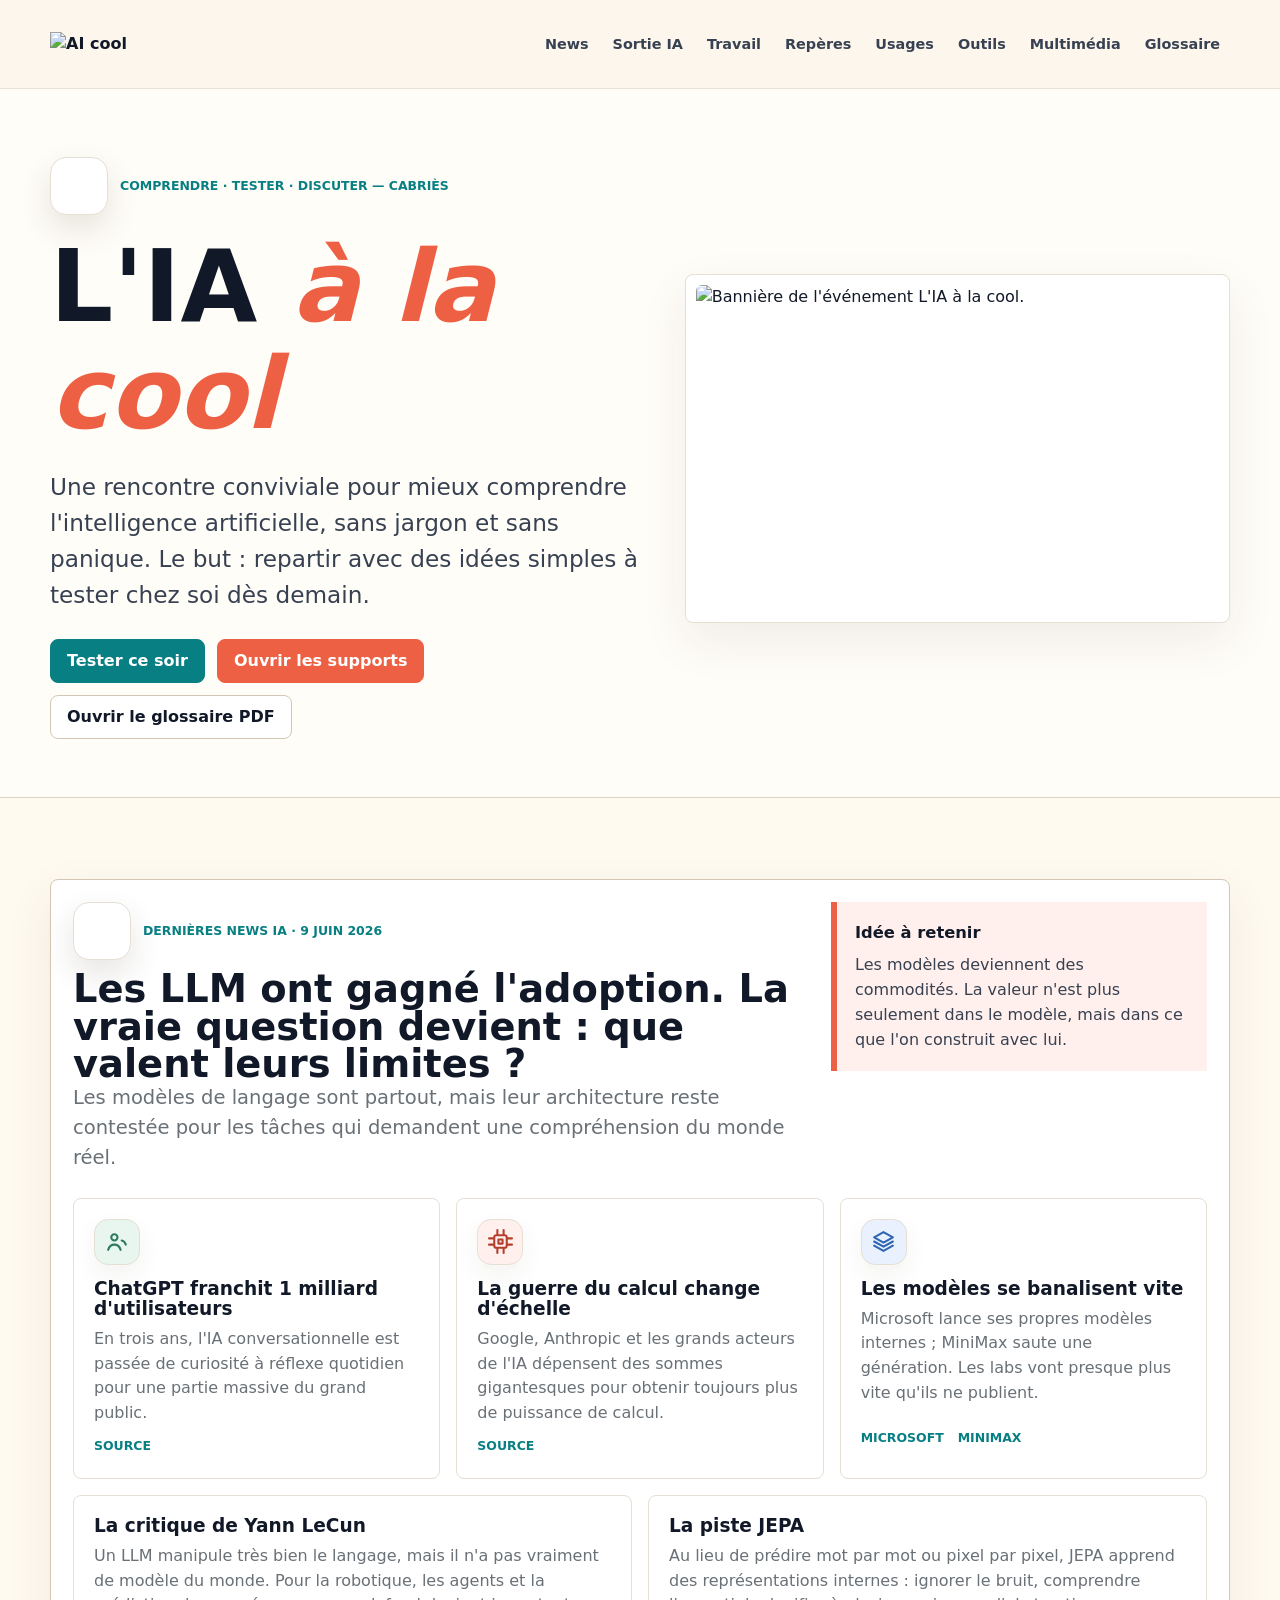
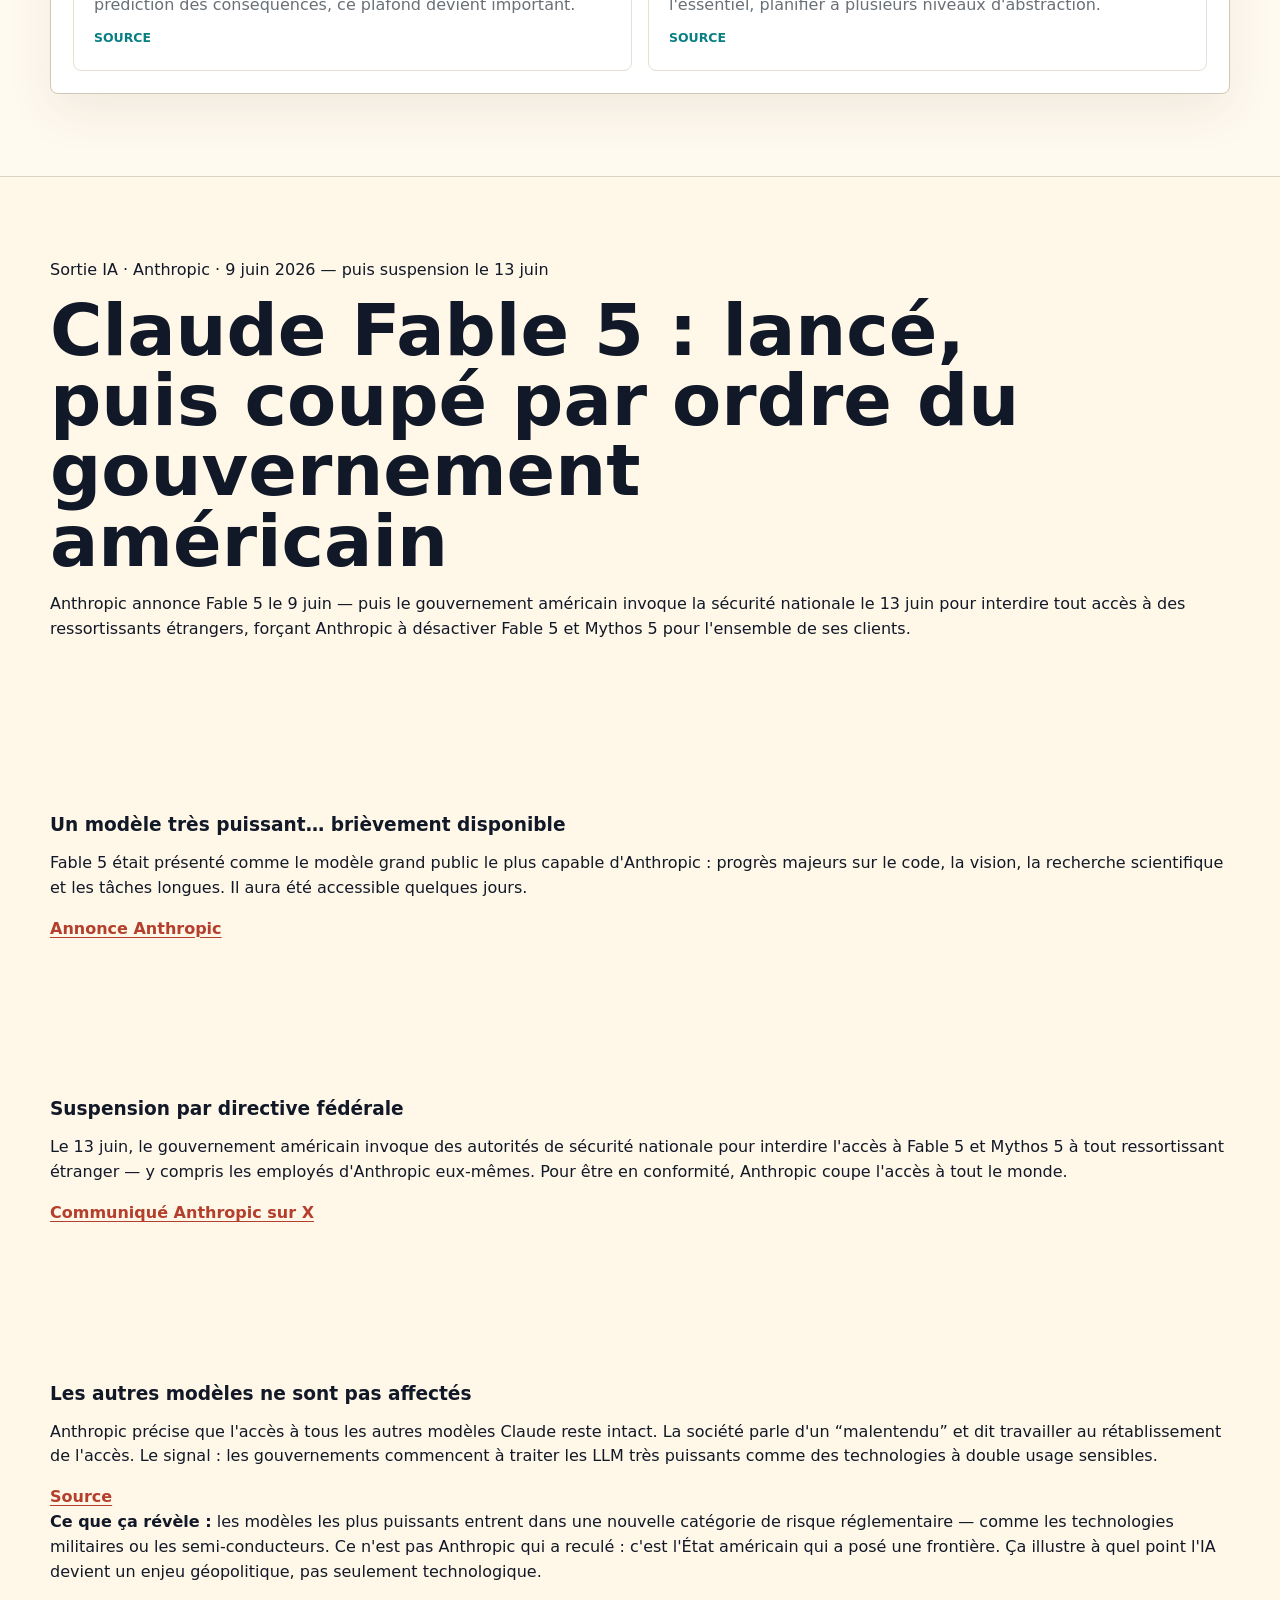
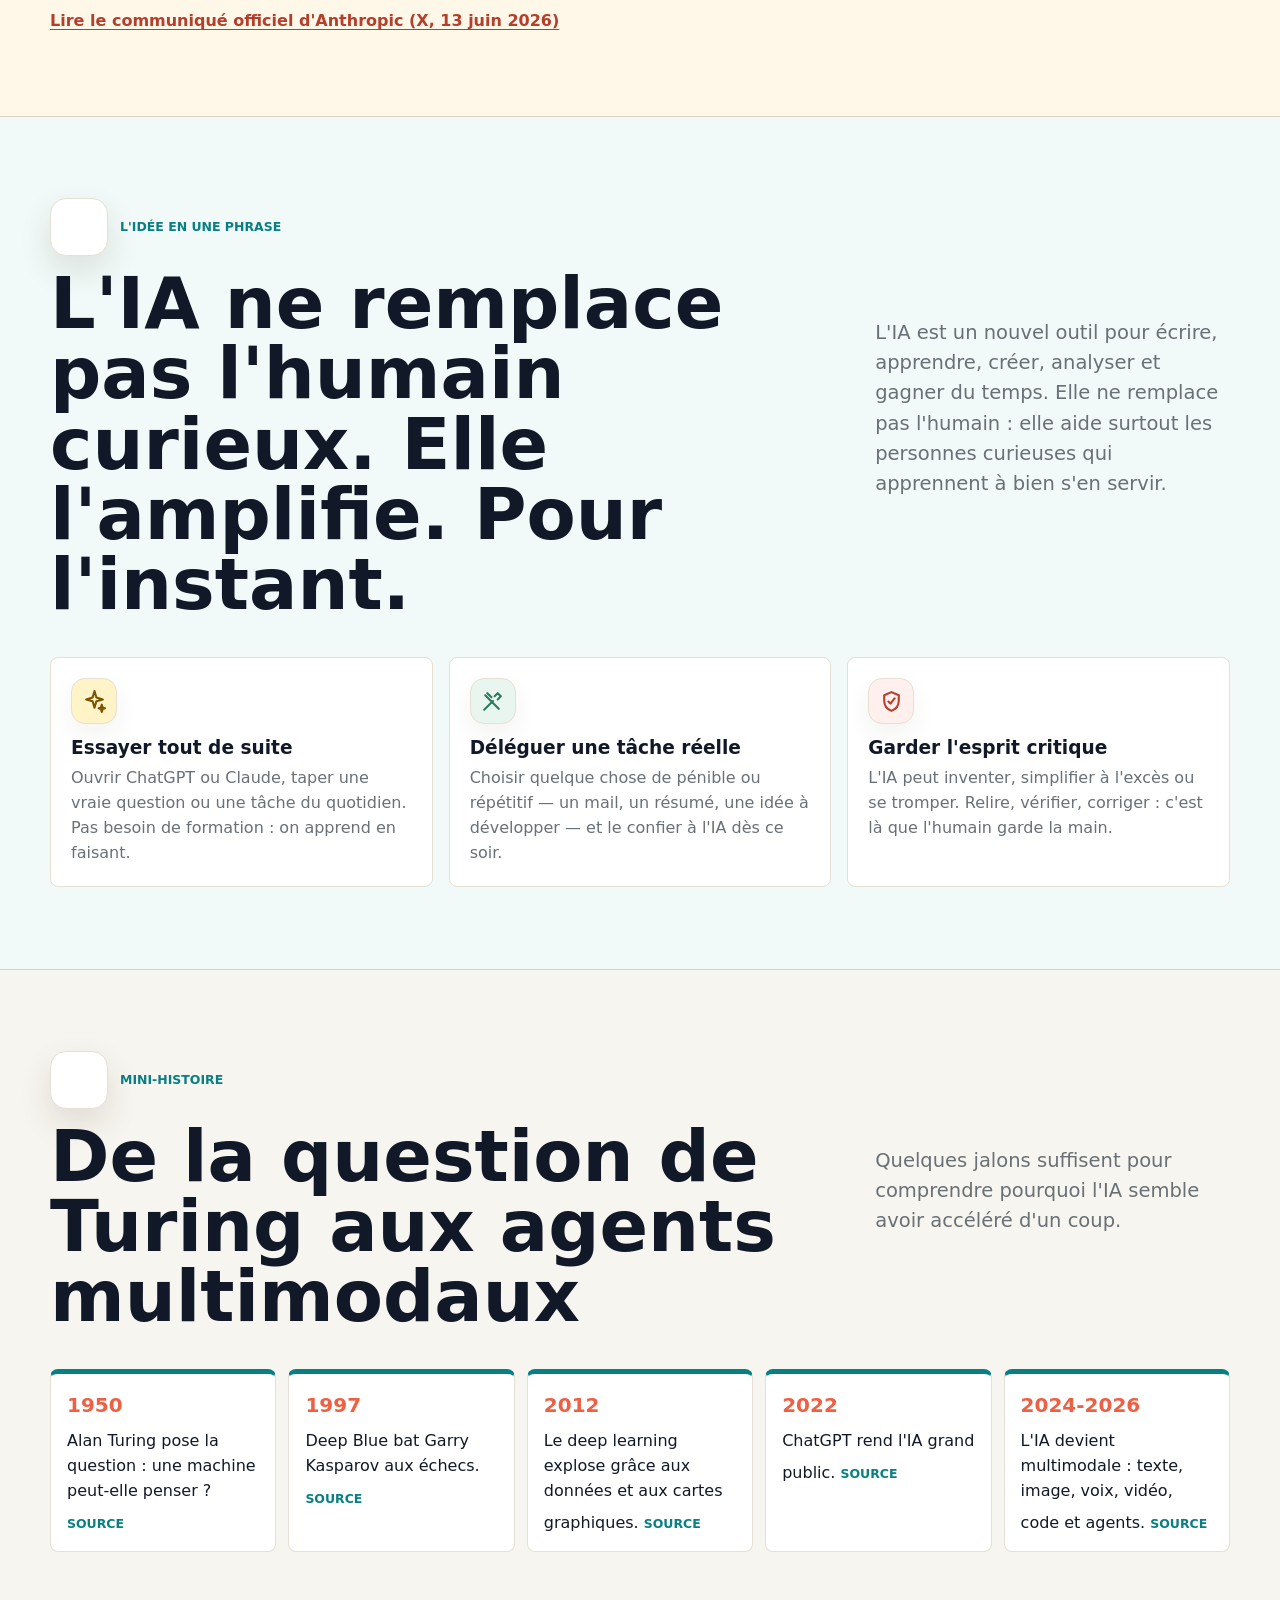
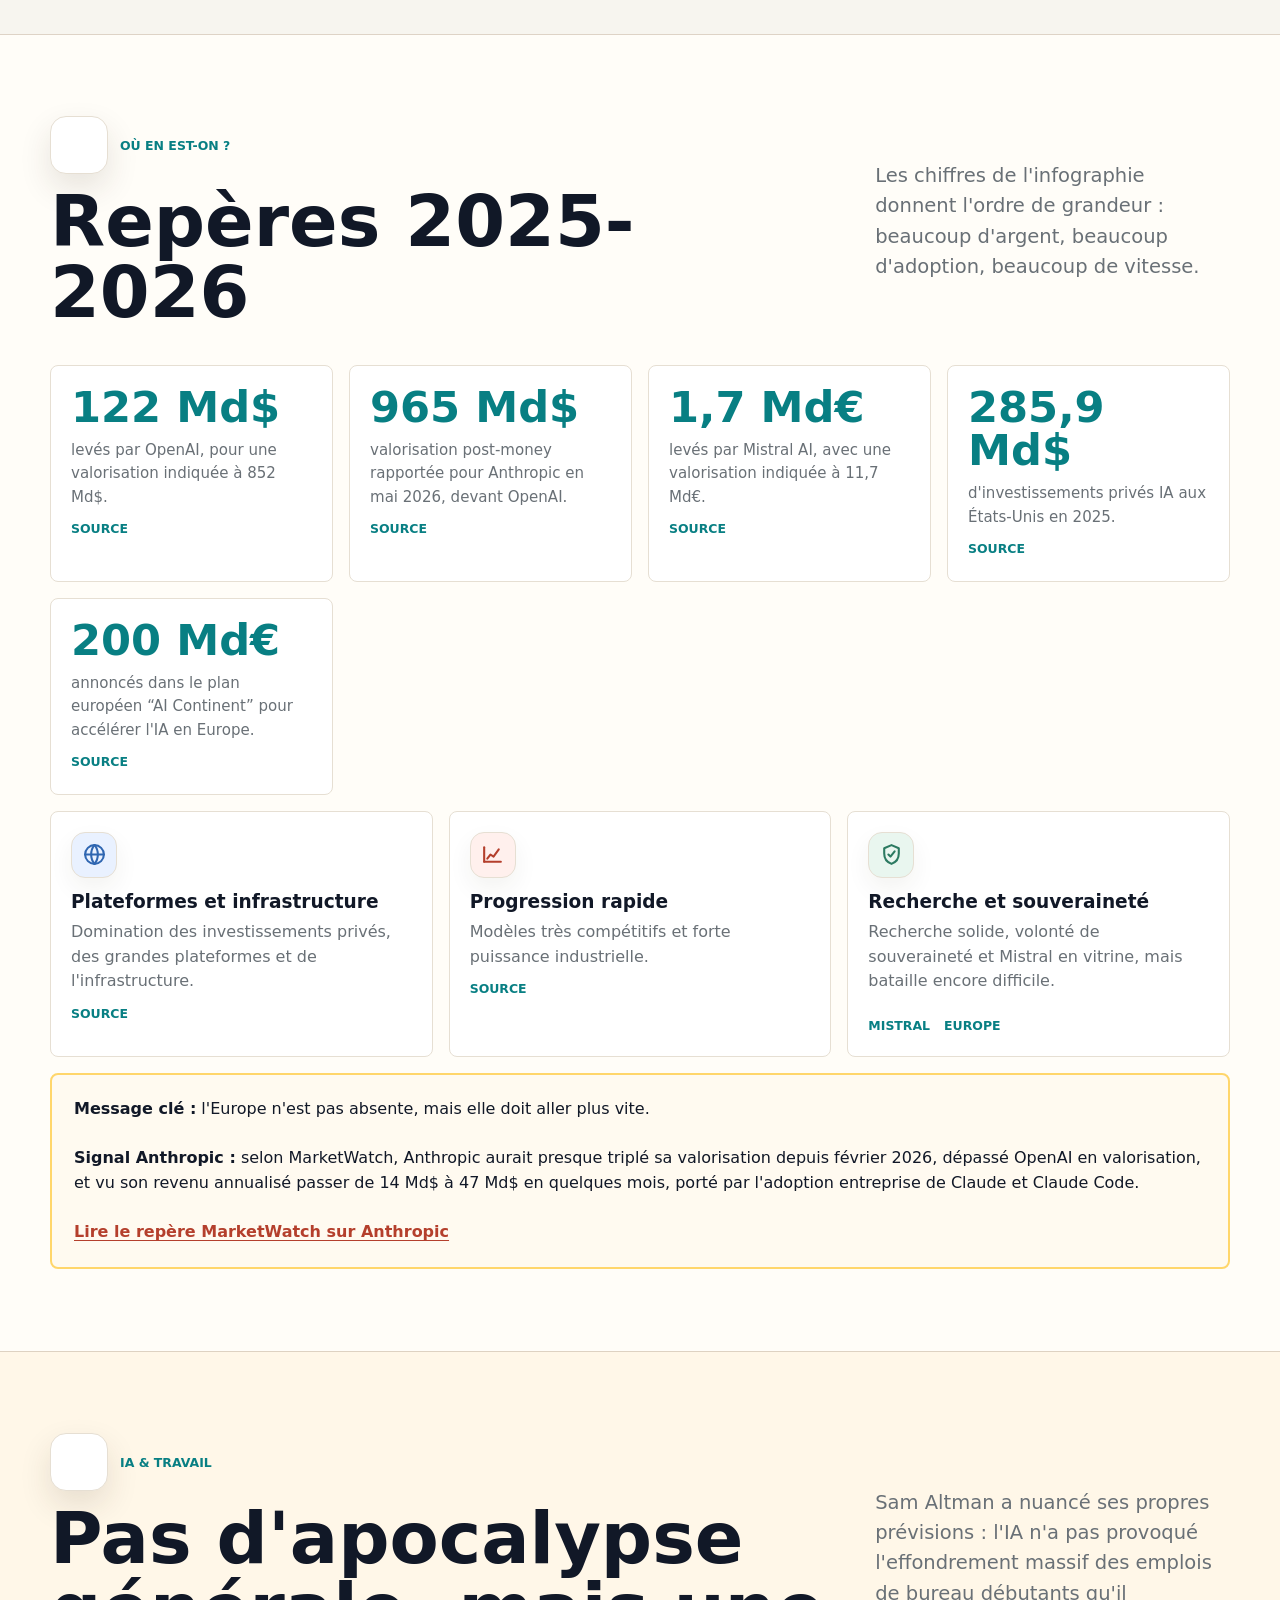
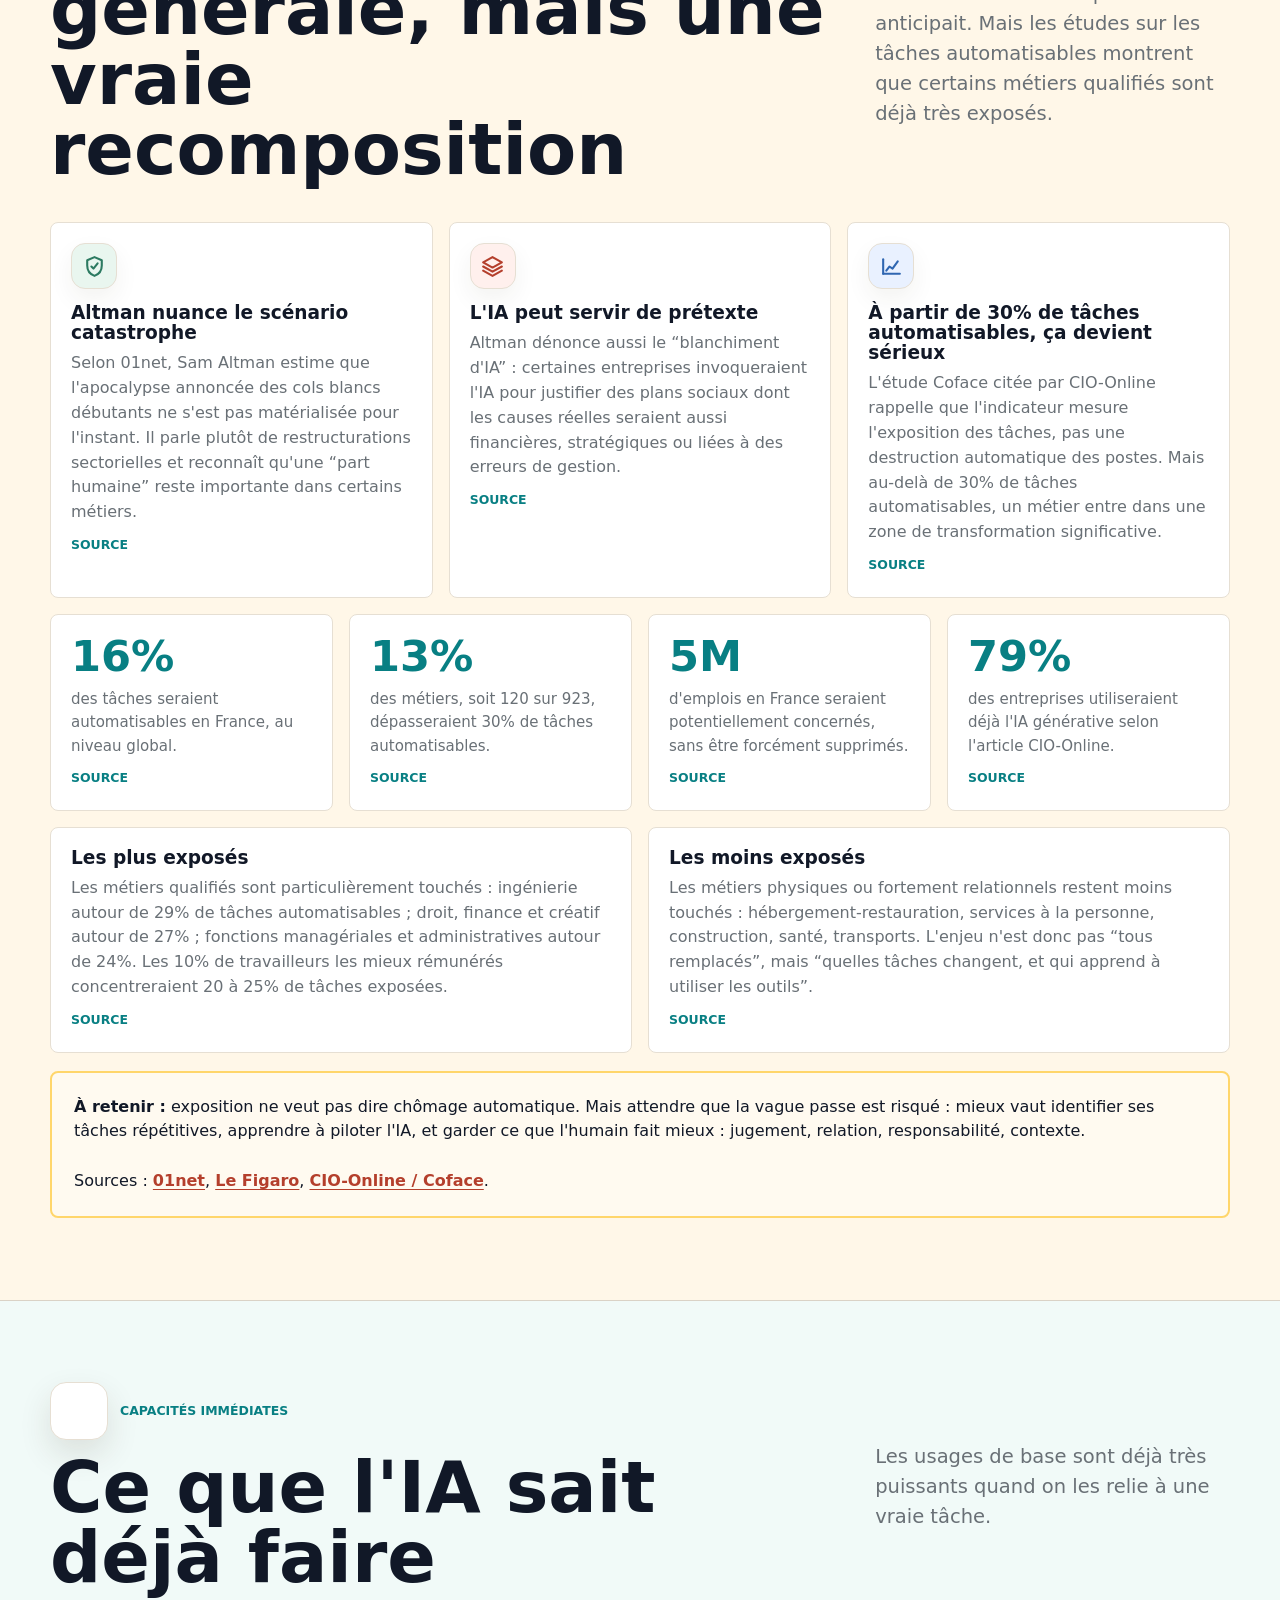
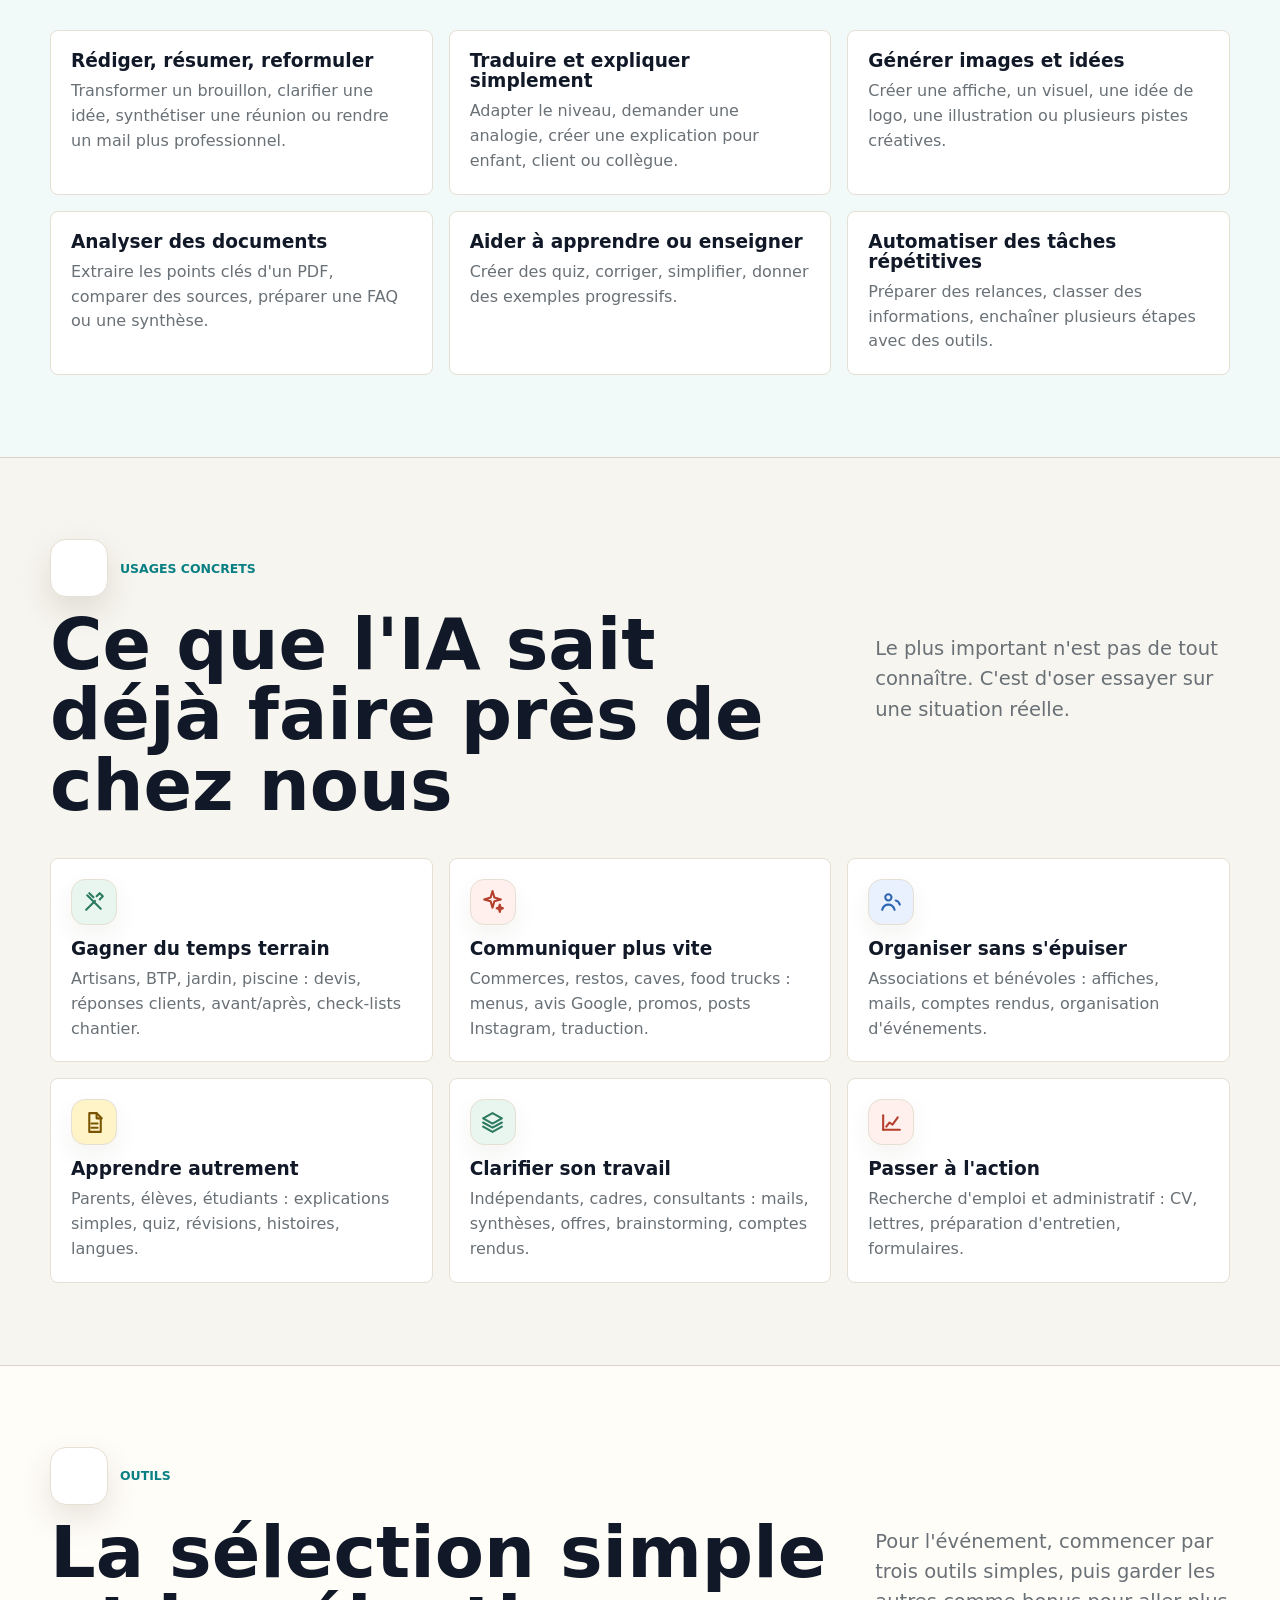
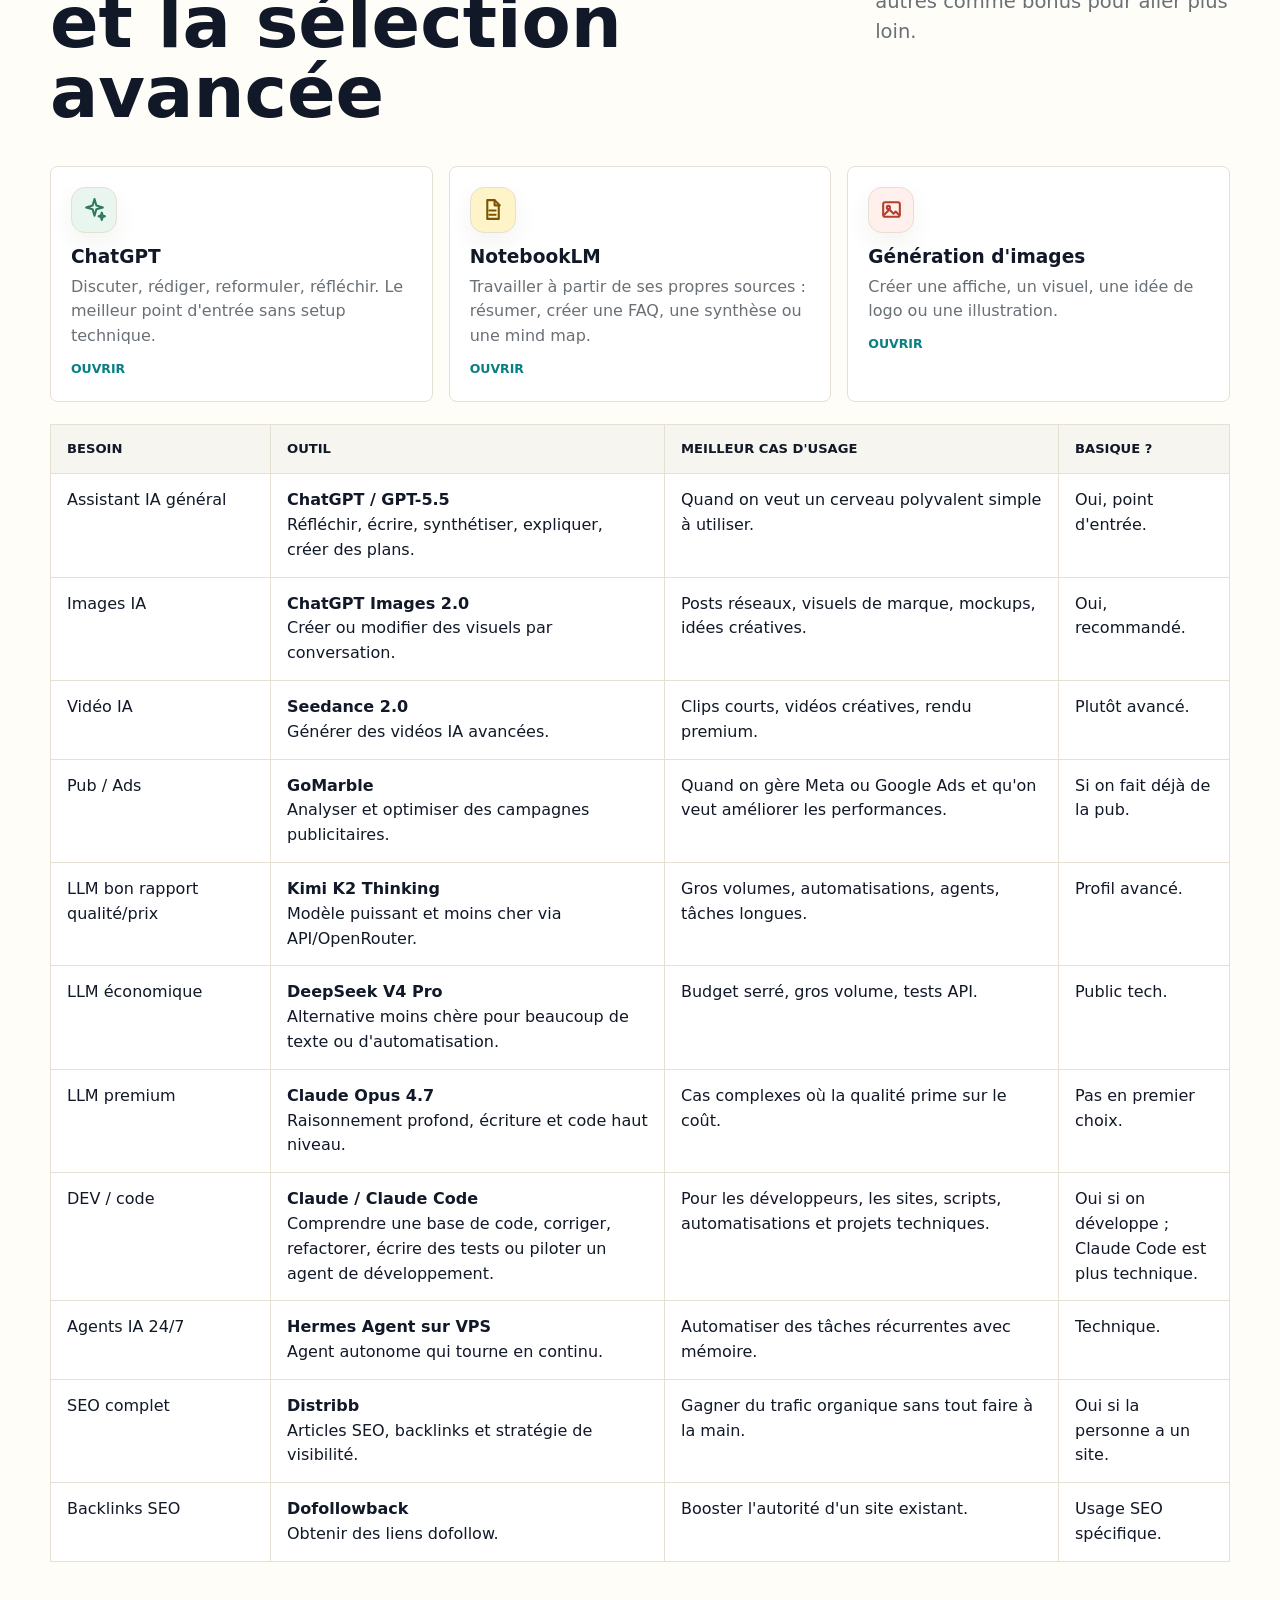
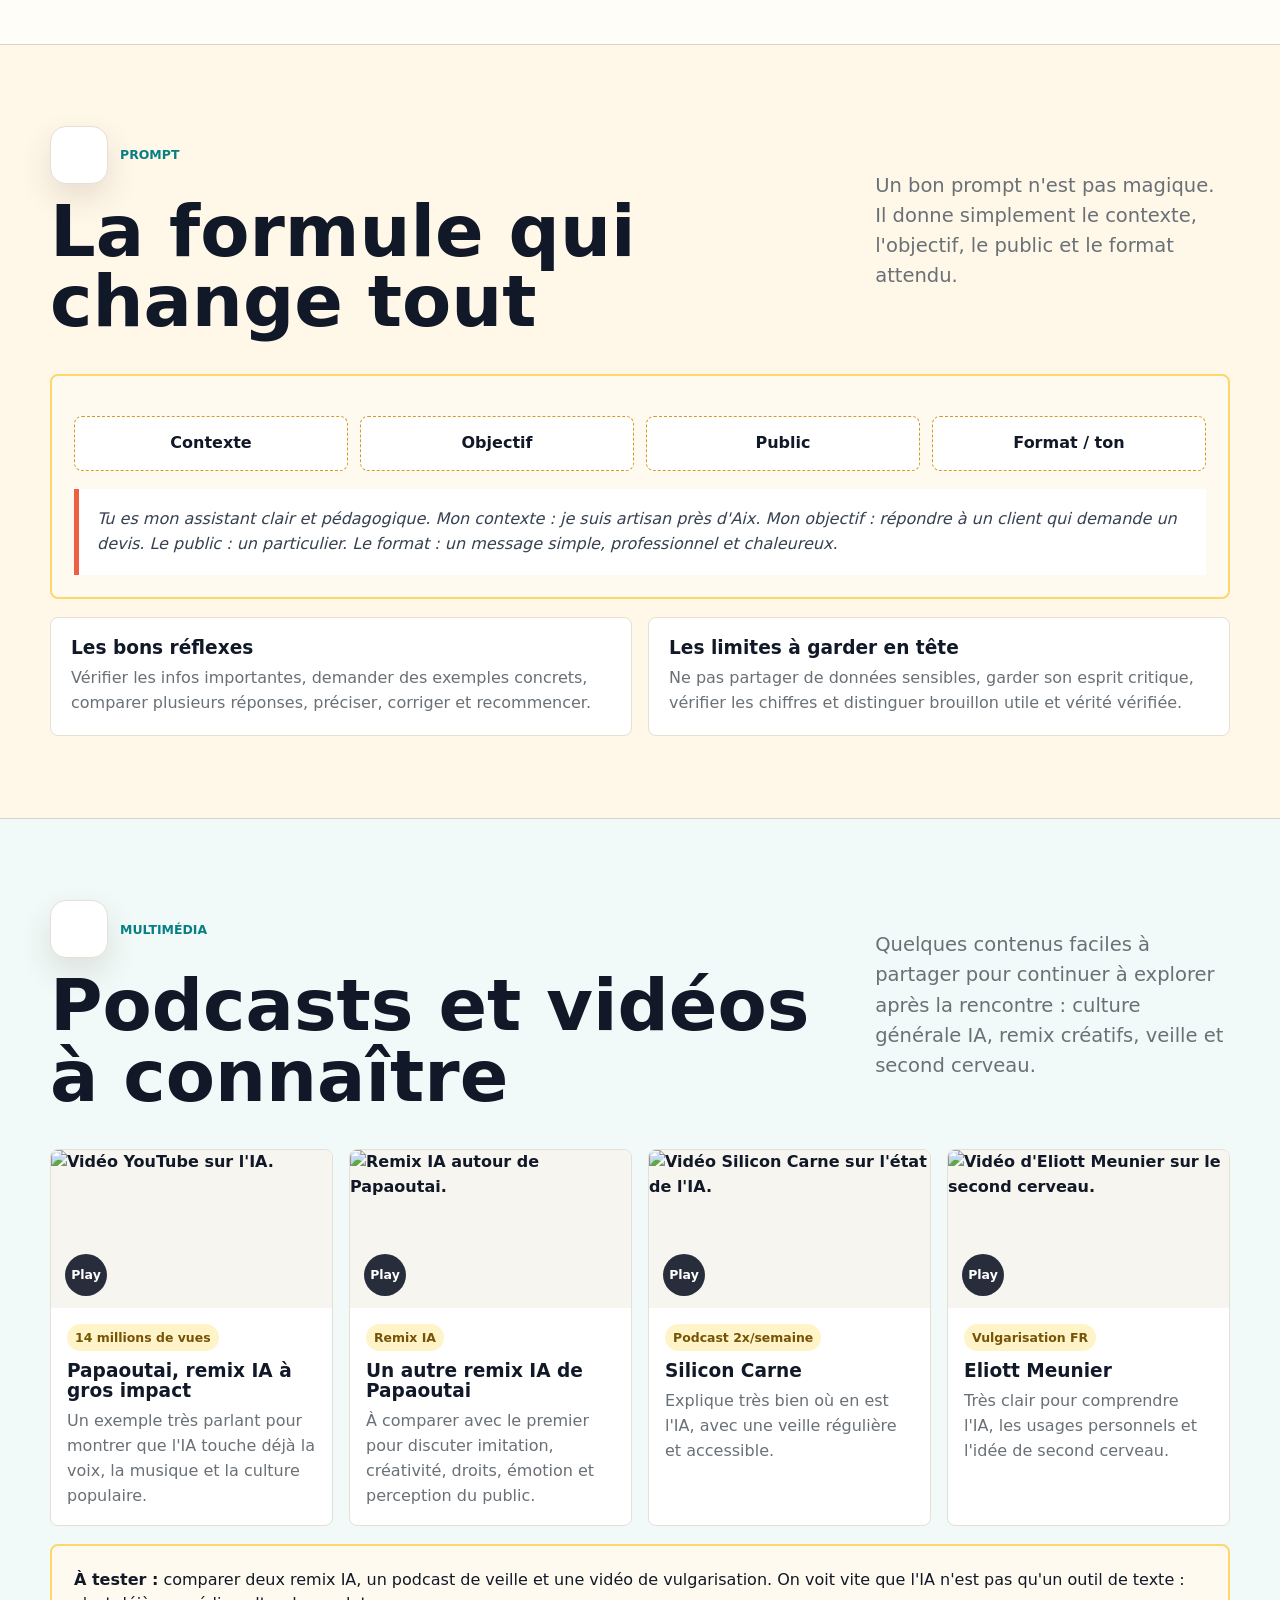
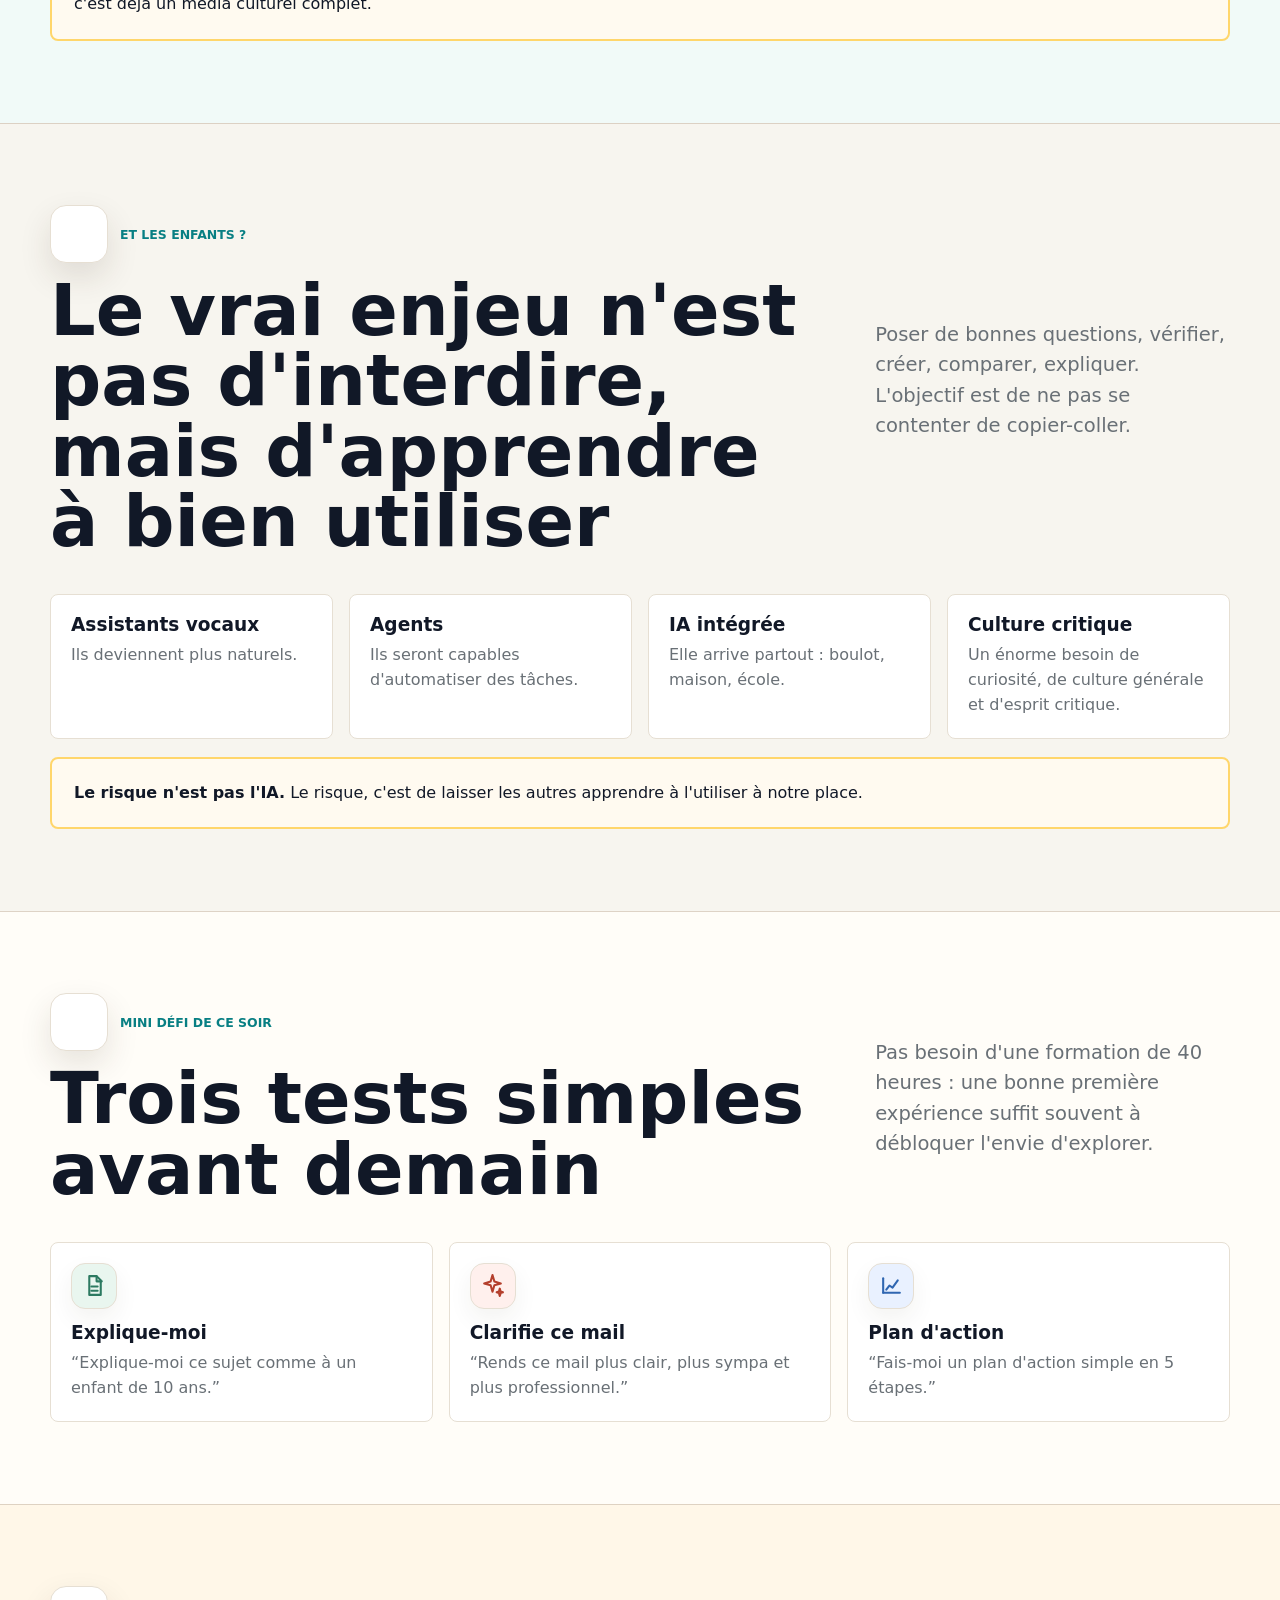
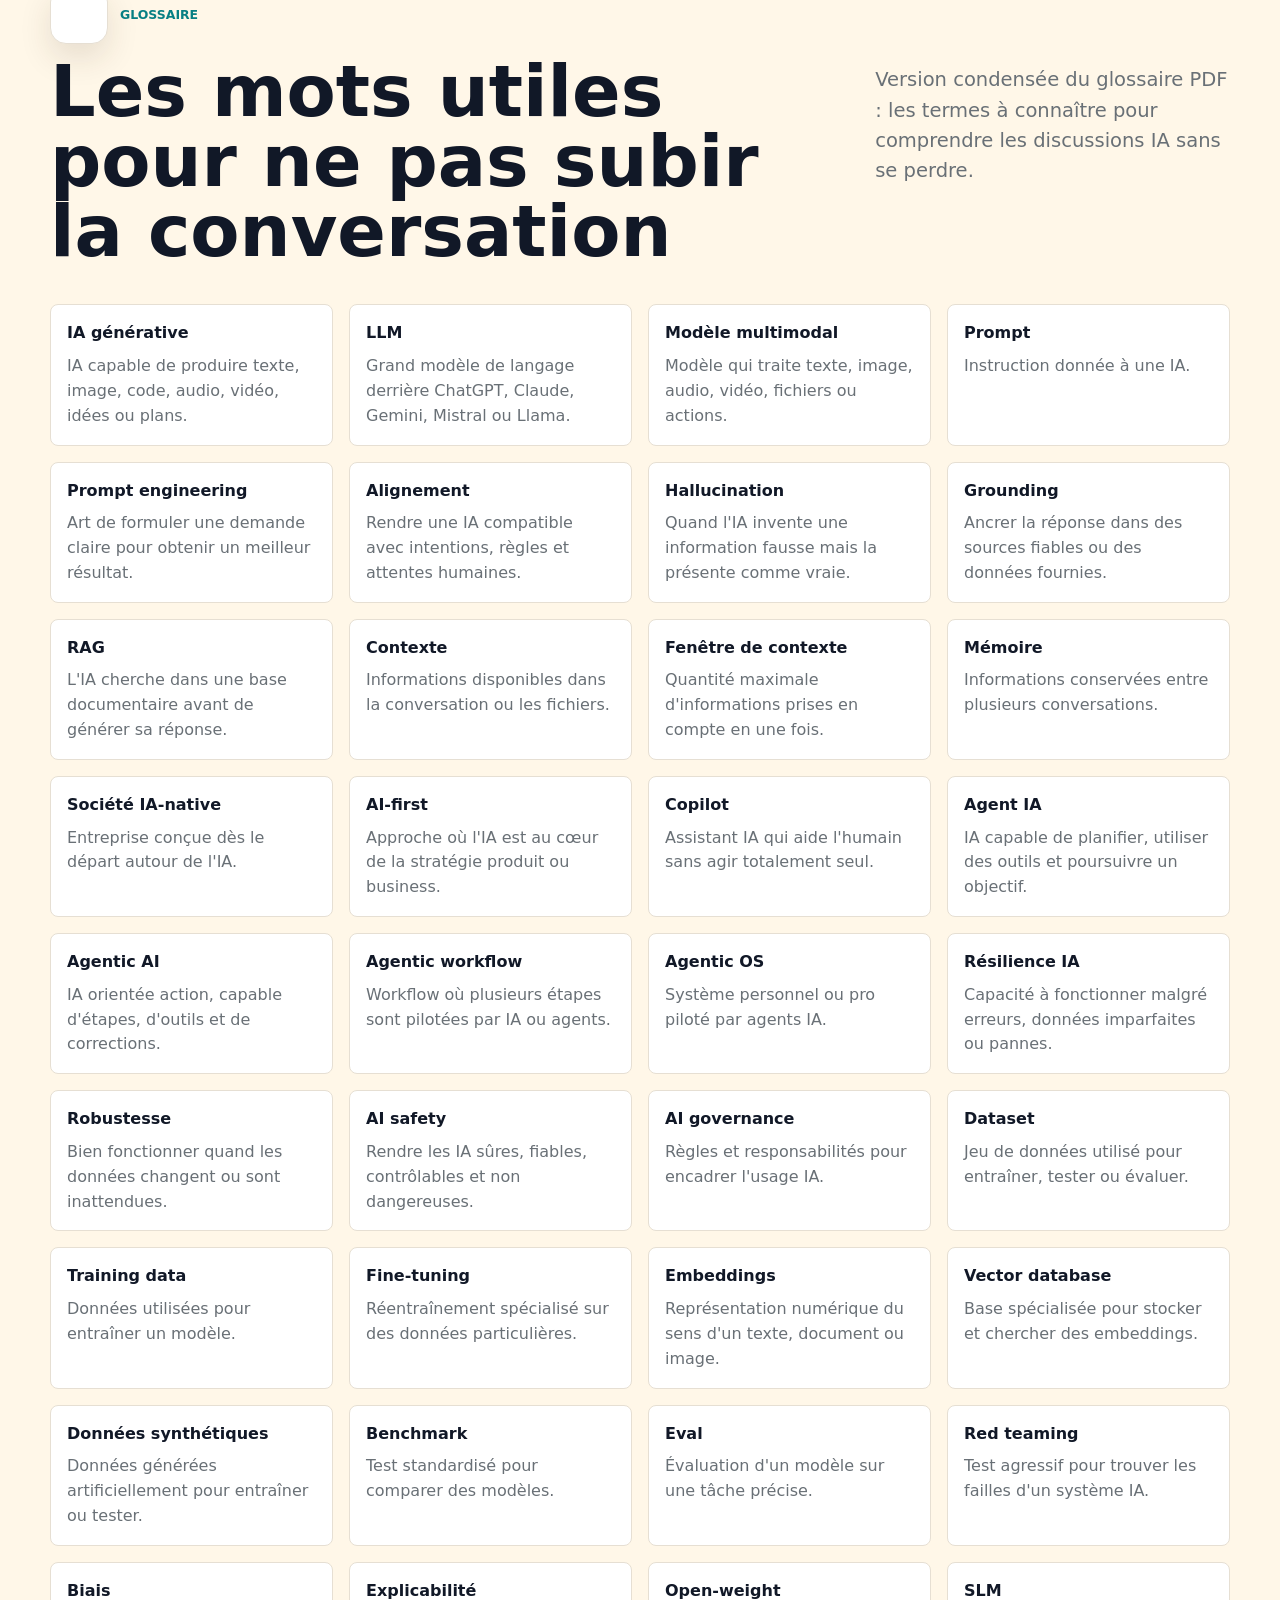
==== index.html @ 76b10d34 "Update sortie-claude section: Fable 5 suspended by US government order on June 13 Co-Authored-By: Cl" ====
<!doctype html>
<html lang="fr">
<head>
  <meta charset="utf-8">
  <meta name="viewport" content="width=device-width, initial-scale=1">
  <title>AI cool - L'IA à la cool</title>
  <meta name="description" content="L'IA à la cool : comprendre, tester et discuter l'intelligence artificielle sans jargon.">
  <link rel="icon" href="favicon.ico" sizes="any">
  <link rel="icon" href="favicon-32.png" type="image/png" sizes="32x32">
  <link rel="icon" href="favicon-192.png" type="image/png" sizes="192x192">
  <link rel="apple-touch-icon" href="apple-touch-icon.png">
  <style>
    :root {
      color-scheme: light;
      --canvas: #fffdf8;
      --paper: #ffffff;
      --paper-warm: #fff7e8;
      --surface: #f7f5ef;
      --ink: #111827;
      --ink-soft: #374151;
      --muted: #697076;
      --line: #e6dfd3;
      --line-strong: #d3c6b5;
      --orange: #ee6043;
      --orange-deep: #b43f2c;
      --teal: #087f83;
      --teal-soft: #e6f6f5;
      --blue: #2f66b1;
      --blue-soft: #e9f1ff;
      --yellow: #ffd66b;
      --yellow-soft: #fff4c7;
      --green: #2c7a61;
      --green-soft: #e9f6ef;
      --rose-soft: #fff0ed;
      --shadow: 0 18px 48px rgba(58, 43, 24, 0.08);
      --radius: 8px;
      --max: 1180px;
    }

    * {
      box-sizing: border-box;
    }

    html {
      scroll-behavior: smooth;
    }

    body {
      margin: 0;
      font-family: Inter, ui-sans-serif, system-ui, -apple-system, BlinkMacSystemFont, "Segoe UI", sans-serif;
      color: var(--ink);
      background: var(--canvas);
      line-height: 1.55;
    }

    img {
      display: block;
      max-width: 100%;
    }

    a {
      color: var(--orange-deep);
      font-weight: 700;
      text-decoration-thickness: 0.08em;
      text-underline-offset: 0.18em;
    }

    .site-nav {
      position: sticky;
      top: 0;
      z-index: 10;
      border-bottom: 1px solid rgba(230, 223, 211, 0.86);
      background: rgba(252, 246, 237, 0.97);
      backdrop-filter: blur(14px);
    }

    .nav-inner {
      width: min(var(--max), calc(100% - 32px));
      min-height: 88px;
      margin: 0 auto;
      display: flex;
      align-items: center;
      justify-content: space-between;
      gap: 16px;
    }

    .brand {
      display: inline-flex;
      align-items: center;
      color: var(--ink);
      text-decoration: none;
    }

    .brand-logo {
      width: 92px;
      height: auto;
      display: block;
    }

    .nav-links {
      display: flex;
      flex-wrap: wrap;
      justify-content: flex-end;
      gap: 4px;
    }

    .nav-links a {
      padding: 8px 10px;
      border-radius: 6px;
      color: var(--ink-soft);
      font-size: 0.9rem;
      font-weight: 650;
      text-decoration: none;
    }

    .nav-links a:hover {
      background: var(--surface);
      color: var(--ink);
    }

    .hero {
      --section-img: url("AIcool.webp");
      width: min(var(--max), calc(100% - 32px));
      margin: 0 auto;
      padding: 44px 0 34px;
      display: grid;
      grid-template-columns: minmax(0, 1.05fr) minmax(360px, 0.95fr);
      gap: 32px;
      align-items: center;
    }

    .hero-copy {
      padding: 24px 0;
    }

    .eyebrow {
      display: inline-flex;
      align-items: center;
      gap: 12px;
      min-height: 58px;
      padding: 0;
      border: 0;
      border-radius: 0;
      background: transparent;
      color: var(--teal);
      font-size: 0.78rem;
      font-weight: 850;
      text-transform: uppercase;
    }

    .eyebrow::before {
      content: "";
      display: grid;
      place-items: center;
      width: 56px;
      height: 56px;
      border: 1px solid var(--line);
      border-radius: 16px;
      background: var(--paper) var(--section-img, url("AIcool.webp")) center / cover no-repeat;
      box-shadow: 0 14px 32px rgba(58, 43, 24, 0.12);
      line-height: 1;
    }

    h1,
    h2,
    h3 {
      margin: 0;
      line-height: 1.08;
      letter-spacing: 0;
    }

    h1 {
      max-width: 760px;
      margin-top: 18px;
      font-size: clamp(3.1rem, 8vw, 6.2rem);
      font-weight: 900;
    }

    .script {
      color: var(--orange);
      font-style: italic;
      font-weight: 760;
    }

    .hero-lead {
      max-width: 680px;
      margin: 22px 0 0;
      color: var(--ink-soft);
      font-size: clamp(1.12rem, 2vw, 1.45rem);
    }

    .hero-actions {
      display: flex;
      flex-wrap: wrap;
      gap: 12px;
      margin-top: 26px;
    }

    .button {
      display: inline-flex;
      align-items: center;
      justify-content: center;
      min-height: 44px;
      padding: 0 16px;
      border-radius: 8px;
      border: 1px solid var(--line-strong);
      color: var(--ink);
      background: var(--paper);
      font-weight: 750;
      text-decoration: none;
    }

    .button.primary {
      border-color: var(--teal);
      background: var(--teal);
      color: white;
    }

    .button.warm {
      border-color: var(--orange);
      background: var(--orange);
      color: white;
    }

    .hero-media {
      position: relative;
      padding: 10px;
      border: 1px solid var(--line);
      border-radius: 8px;
      background: var(--paper);
      box-shadow: var(--shadow);
    }

    .hero-media img {
      border-radius: 6px;
      aspect-ratio: 16 / 10;
      object-fit: cover;
      object-position: left center;
    }

    main {
      position: relative;
      isolation: isolate;
      width: min(var(--max), calc(100% - 32px));
      margin: 0 auto;
      padding: 0 0 84px;
    }

    section {
      --section-bg: var(--canvas);
      --section-img: url("AIcool.webp");
      position: relative;
      z-index: 0;
      padding: 82px 0;
      border-top: 0;
    }

    section::before {
      content: "";
      position: absolute;
      z-index: -1;
      top: 0;
      bottom: 0;
      left: 50%;
      width: 100vw;
      transform: translateX(-50%);
      border-top: 1px solid rgba(211, 198, 181, 0.74);
      background: var(--section-bg);
    }

    section > * {
      position: relative;
      z-index: 1;
    }

    section:nth-of-type(4n + 1) {
      --section-bg: #fffdf8;
      --section-img: url("section-event.webp");
    }

    section:nth-of-type(4n + 2) {
      --section-bg: #fff7e8;
      --section-img: url("AIcool.webp");
    }

    section:nth-of-type(4n + 3) {
      --section-bg: #f1faf8;
      --section-img: url("section-human.webp");
    }

    section:nth-of-type(4n) {
      --section-bg: #f7f5ef;
      --section-img: url("section-tools.webp");
    }

    #news {
      --section-bg: #fffaf0;
      --section-img: url("section-event.webp");
    }

    #reperes {
      --section-img: url("section-guide.webp");
    }

    #supports {
      --section-img: url("section-tools.webp");
    }

    .section-head {
      display: grid;
      grid-template-columns: minmax(0, 0.92fr) minmax(280px, 0.42fr);
      gap: 48px;
      align-items: center;
      margin-bottom: 38px;
    }

    h2 {
      max-width: 980px;
      margin-top: 12px;
      font-size: clamp(2.55rem, 5.6vw, 5.35rem);
      font-weight: 900;
      line-height: 0.98;
    }

    h3 {
      font-size: 1.16rem;
      font-weight: 820;
    }

    .lead {
      margin: 0;
      color: var(--muted);
      font-size: clamp(1.05rem, 1.7vw, 1.22rem);
      line-height: 1.55;
    }

    .news-panel {
      padding: 22px;
      border: 1px solid var(--line-strong);
      border-radius: 8px;
      background: var(--paper);
      box-shadow: var(--shadow);
    }

    .news-top {
      display: grid;
      grid-template-columns: minmax(0, 0.82fr) minmax(300px, 0.42fr);
      gap: 24px;
      align-items: start;
    }

    .meta {
      color: var(--muted);
      font-size: 0.92rem;
      font-weight: 650;
    }

    .news-title {
      margin-top: 10px;
      font-size: clamp(1.7rem, 3vw, 2.55rem);
    }

    .quote-card {
      padding: 18px;
      border-left: 6px solid var(--orange);
      background: var(--rose-soft);
      color: var(--ink-soft);
    }

    .quote-card strong {
      display: block;
      margin-bottom: 8px;
      color: var(--ink);
      font-size: 1.02rem;
    }

    .grid {
      display: grid;
      gap: 16px;
    }

    .grid.two {
      grid-template-columns: repeat(2, minmax(0, 1fr));
    }

    .grid.three {
      grid-template-columns: repeat(3, minmax(0, 1fr));
    }

    .grid.four {
      grid-template-columns: repeat(4, minmax(0, 1fr));
    }

    .card,
    .tile,
    .term {
      border: 1px solid var(--line);
      border-radius: var(--radius);
      background: var(--paper);
    }

    .card {
      padding: 20px;
    }

    .card p,
    .tile p,
    .term p {
      margin: 8px 0 0;
      color: var(--muted);
    }

    .media-grid {
      display: grid;
      grid-template-columns: repeat(4, minmax(0, 1fr));
      gap: 16px;
    }

    .media-card {
      display: flex;
      min-height: 100%;
      flex-direction: column;
      overflow: hidden;
      border: 1px solid var(--line);
      border-radius: 8px;
      background: var(--paper);
      color: var(--ink);
      text-decoration: none;
      transition: transform 160ms ease, border-color 160ms ease, box-shadow 160ms ease;
    }

    .media-card:hover {
      transform: translateY(-2px);
      border-color: var(--line-strong);
      box-shadow: var(--shadow);
    }

    .media-thumb {
      position: relative;
      aspect-ratio: 16 / 9;
      overflow: hidden;
      background: var(--surface);
    }

    .media-thumb img {
      width: 100%;
      height: 100%;
      object-fit: cover;
    }

    .media-thumb::after {
      content: "Play";
      position: absolute;
      left: 14px;
      bottom: 12px;
      width: 42px;
      height: 42px;
      display: grid;
      place-items: center;
      border-radius: 999px;
      background: rgba(17, 24, 39, 0.9);
      color: white;
      font-size: 0.78rem;
      font-weight: 900;
    }

    .media-body {
      padding: 16px;
    }

    .media-body p {
      margin: 8px 0 0;
      color: var(--muted);
      font-weight: 500;
    }

    .media-note {
      display: inline-flex;
      width: fit-content;
      margin-bottom: 10px;
      padding: 4px 8px;
      border-radius: 999px;
      background: var(--yellow-soft);
      color: #765307;
      font-size: 0.78rem;
      font-weight: 850;
    }

    .card-icon {
      display: grid;
      place-items: center;
      width: 46px;
      height: 46px;
      margin-bottom: 14px;
      border: 1px solid var(--line);
      border-radius: 14px;
      background: var(--surface);
      color: var(--ink-soft);
      box-shadow: 0 10px 24px rgba(58, 43, 24, 0.06);
    }

    .card-icon svg {
      width: 25px;
      height: 25px;
      fill: none;
      stroke: currentColor;
      stroke-width: 2;
      stroke-linecap: round;
      stroke-linejoin: round;
    }

    .card-icon.orange {
      background: var(--rose-soft);
      color: var(--orange-deep);
    }

    .card-icon.blue {
      background: var(--blue-soft);
      color: var(--blue);
    }

    .card-icon.green {
      background: var(--green-soft);
      color: var(--green);
    }

    .card-icon.yellow {
      background: var(--yellow-soft);
      color: #7a5400;
    }

    .source-link,
    .source-list a {
      display: inline-flex;
      width: fit-content;
      margin-top: 10px;
      color: var(--teal);
      font-size: 0.78rem;
      font-weight: 850;
      text-transform: uppercase;
      text-decoration: none;
    }

    .source-link:hover,
    .source-list a:hover {
      color: var(--orange-deep);
      text-decoration: underline;
      text-underline-offset: 0.18em;
    }

    .source-list {
      display: flex;
      flex-wrap: wrap;
      gap: 8px 14px;
      margin-top: 12px;
    }

    .stat {
      padding: 20px;
      border: 1px solid var(--line);
      border-radius: 8px;
      background: var(--paper);
    }

    .stat strong {
      display: block;
      color: var(--teal);
      font-size: clamp(1.7rem, 3.5vw, 2.7rem);
      line-height: 1;
    }

    .stat span {
      display: block;
      margin-top: 10px;
      color: var(--muted);
      font-size: 0.94rem;
    }

    .timeline {
      display: grid;
      grid-template-columns: repeat(5, minmax(0, 1fr));
      gap: 12px;
    }

    .moment {
      padding: 16px;
      border-top: 5px solid var(--teal);
      background: var(--paper);
      border-radius: 8px;
      border-right: 1px solid var(--line);
      border-bottom: 1px solid var(--line);
      border-left: 1px solid var(--line);
    }

    .moment time {
      display: block;
      margin-bottom: 8px;
      color: var(--orange);
      font-size: 1.25rem;
      font-weight: 900;
    }

    .tool-row {
      display: grid;
      grid-template-columns: minmax(220px, 0.42fr) minmax(0, 1fr) minmax(0, 1fr) minmax(170px, 0.4fr);
      border: 1px solid var(--line);
      border-bottom: 0;
      background: var(--paper);
    }

    .tool-row:last-child {
      border-bottom: 1px solid var(--line);
    }

    .tool-row > div {
      padding: 14px 16px;
      border-right: 1px solid var(--line);
    }

    .tool-row > div:last-child {
      border-right: 0;
    }

    .tool-head {
      background: var(--surface);
      color: var(--ink);
      font-size: 0.82rem;
      font-weight: 850;
      text-transform: uppercase;
    }

    .table-wrap {
      overflow-x: auto;
    }

    .prompt-box {
      padding: 22px;
      border: 2px solid var(--yellow);
      border-radius: 8px;
      background: #fffaf0;
    }

    .prompt-formula {
      display: grid;
      grid-template-columns: repeat(4, minmax(0, 1fr));
      gap: 12px;
      margin: 18px 0;
    }

    .prompt-step {
      padding: 14px;
      border: 1px dashed #d79b22;
      border-radius: 8px;
      background: white;
      text-align: center;
      font-weight: 800;
    }

    .prompt-example {
      margin: 0;
      padding: 18px;
      border-left: 5px solid var(--orange);
      background: white;
      color: var(--ink-soft);
      font-style: italic;
    }

    .image-strip {
      display: grid;
      grid-template-columns: repeat(3, minmax(0, 1fr));
      gap: 18px;
    }

    .image-strip figure {
      margin: 0;
      padding: 10px;
      border: 1px solid var(--line);
      border-radius: 8px;
      background: var(--paper);
    }

    .image-link {
      display: block;
      position: relative;
      color: inherit;
      text-decoration: none;
    }

    .image-strip img {
      width: 100%;
      border-radius: 6px;
      aspect-ratio: 4 / 5.65;
      object-fit: cover;
      object-position: top center;
      border: 1px solid var(--line);
    }

    .image-link::after {
      content: "Ouvrir en grand";
      position: absolute;
      right: 10px;
      bottom: 10px;
      padding: 7px 10px;
      border-radius: 999px;
      background: rgba(17, 24, 39, 0.86);
      color: white;
      font-size: 0.82rem;
      font-weight: 800;
    }

    .image-link:hover::after {
      background: var(--orange);
    }

    figcaption {
      margin-top: 10px;
      color: var(--muted);
      font-size: 0.9rem;
    }

    .term {
      padding: 16px;
    }

    .term strong {
      display: block;
      color: var(--ink);
    }

    .download-band {
      display: flex;
      flex-wrap: wrap;
      align-items: center;
      justify-content: space-between;
      gap: 16px;
      padding: 24px;
      border-radius: 8px;
      background: var(--ink);
      color: white;
    }

    .download-band p {
      margin: 6px 0 0;
      color: rgba(255, 255, 255, 0.76);
    }

    .download-band a {
      border-color: white;
      background: white;
      color: var(--ink);
    }

    footer {
      width: min(var(--max), calc(100% - 32px));
      margin: 0 auto;
      padding: 0 0 42px;
      color: var(--muted);
      font-size: 0.92rem;
    }

    @media (max-width: 960px) {
      .hero,
      .section-head,
      .news-top,
      .grid.two,
      .grid.three,
      .grid.four,
      .media-grid,
      .image-strip {
        grid-template-columns: 1fr;
      }

      .timeline {
        grid-template-columns: repeat(2, minmax(0, 1fr));
      }

      .prompt-formula {
        grid-template-columns: repeat(2, minmax(0, 1fr));
      }

      .tool-row {
        min-width: 900px;
      }

      .section-head {
        gap: 18px;
        align-items: start;
      }
    }

    @media (max-width: 700px) {
      .nav-inner {
        align-items: flex-start;
        flex-direction: column;
        padding: 12px 0;
      }

      .nav-links {
        justify-content: flex-start;
      }

      .hero {
        padding-top: 24px;
      }

      .brand-logo {
        width: 78px;
      }

      .eyebrow {
        min-height: 46px;
        gap: 10px;
      }

      .eyebrow::before {
        width: 44px;
        height: 44px;
        border-radius: 12px;
      }

      h2 {
        font-size: clamp(2.25rem, 14vw, 3.35rem);
      }

      section {
        padding: 64px 0;
      }

      .timeline,
      .prompt-formula {
        grid-template-columns: 1fr;
      }

      section {
        padding: 42px 0;
      }
    }
  </style>
</head>
<body>
  <svg width="0" height="0" style="position:absolute" aria-hidden="true" focusable="false">
    <symbol id="icon-spark" viewBox="0 0 24 24"><path d="M12 2l1.8 6.2L20 10l-6.2 1.8L12 18l-1.8-6.2L4 10l6.2-1.8L12 2z"/><path d="M19 15l.8 2.7L22 18.5l-2.2.8L19 22l-.8-2.7-2.2-.8 2.2-.8L19 15z"/></symbol>
    <symbol id="icon-chip" viewBox="0 0 24 24"><rect x="6" y="6" width="12" height="12" rx="2"/><path d="M9 1v4M15 1v4M9 19v4M15 19v4M1 9h4M1 15h4M19 9h4M19 15h4"/><path d="M10 10h4v4h-4z"/></symbol>
    <symbol id="icon-layers" viewBox="0 0 24 24"><path d="M12 3l9 5-9 5-9-5 9-5z"/><path d="M3 12l9 5 9-5"/><path d="M3 16l9 5 9-5"/></symbol>
    <symbol id="icon-shield" viewBox="0 0 24 24"><path d="M12 3l7 3v5c0 5-3 8.5-7 10-4-1.5-7-5-7-10V6l7-3z"/><path d="M9 12l2 2 4-5"/></symbol>
    <symbol id="icon-graph" viewBox="0 0 24 24"><path d="M4 19V5"/><path d="M4 19h16"/><path d="M7 16l3-4 3 2 5-7"/></symbol>
    <symbol id="icon-globe" viewBox="0 0 24 24"><circle cx="12" cy="12" r="9"/><path d="M3 12h18"/><path d="M12 3c2.2 2.5 3.2 5.5 3.2 9S14.2 18.5 12 21"/><path d="M12 3c-2.2 2.5-3.2 5.5-3.2 9s1 6.5 3.2 9"/></symbol>
    <symbol id="icon-tools" viewBox="0 0 24 24"><path d="M14 7l3-3 3 3-3 3"/><path d="M4 20l8.5-8.5"/><path d="M7 4l4 4"/><path d="M5 6l13 13"/></symbol>
    <symbol id="icon-doc" viewBox="0 0 24 24"><path d="M7 3h7l4 4v14H7z"/><path d="M14 3v5h5"/><path d="M9 13h6M9 17h6"/></symbol>
    <symbol id="icon-image" viewBox="0 0 24 24"><rect x="4" y="5" width="16" height="14" rx="2"/><circle cx="9" cy="10" r="1.5"/><path d="M5 17l5-5 4 4 2-2 3 3"/></symbol>
    <symbol id="icon-people" viewBox="0 0 24 24"><circle cx="9" cy="8" r="3"/><path d="M3 20c1-3.2 3-5 6-5s5 1.8 6 5"/><path d="M16 11c1.8.2 3.2 1.5 4 4"/></symbol>
  </svg>
  <nav class="site-nav" aria-label="Navigation principale">
    <div class="nav-inner">
      <a class="brand" href="#top" aria-label="Retour en haut">
        <img class="brand-logo" src="AIcool.webp" alt="AI cool">
      </a>
      <div class="nav-links">
        <a href="#news">News</a>
        <a href="#sortie-claude">Sortie IA</a>
        <a href="#travail">Travail</a>
        <a href="#reperes">Repères</a>
        <a href="#usages">Usages</a>
        <a href="#outils">Outils</a>
        <a href="#multimedia">Multimédia</a>
        <a href="#glossaire">Glossaire</a>
      </div>
    </div>
  </nav>

  <header class="hero" id="top">
    <div class="hero-copy">
      <span class="eyebrow">Comprendre · tester · discuter — Cabriès</span>
      <h1>L'IA <span class="script">à la cool</span></h1>
      <p class="hero-lead">Une rencontre conviviale pour mieux comprendre l'intelligence artificielle, sans jargon et sans panique. Le but : repartir avec des idées simples à tester chez soi dès demain.</p>
      <div class="hero-actions">
        <a class="button primary" href="#mini-defi">Tester ce soir</a>
        <a class="button warm" href="#supports">Ouvrir les supports</a>
        <a class="button" href="glossaire_termes_ia_simple.pdf">Ouvrir le glossaire PDF</a>
      </div>
    </div>
    <div class="hero-media">
      <img src="FB-event1.png" alt="Bannière de l'événement L'IA à la cool.">
    </div>
  </header>

  <main>
    <section id="news">
      <div class="news-panel">
        <div class="news-top">
          <div>
            <span class="eyebrow">Dernières news IA · 9 juin 2026</span>
            <h2 class="news-title">Les LLM ont gagné l'adoption. La vraie question devient : que valent leurs limites ?</h2>
            <p class="lead">Les modèles de langage sont partout, mais leur architecture reste contestée pour les tâches qui demandent une compréhension du monde réel.</p>
          </div>
          <aside class="quote-card">
            <strong>Idée à retenir</strong>
            Les modèles deviennent des commodités. La valeur n'est plus seulement dans le modèle, mais dans ce que l'on construit avec lui.
          </aside>
        </div>
        <div class="grid three" style="margin-top: 24px;">
          <article class="card">
            <span class="card-icon green" aria-label="Adoption"><svg><use href="#icon-people"></use></svg></span>
            <h3>ChatGPT franchit 1 milliard d'utilisateurs</h3>
            <p>En trois ans, l'IA conversationnelle est passée de curiosité à réflexe quotidien pour une partie massive du grand public.</p>
            <a class="source-link" href="https://m.economictimes.com/tech/artificial-intelligence/openai-anthropic-battle-for-wall-street-dominance-as-losses-mount/articleshow/131593241.cms" target="_blank" rel="noopener">Source</a>
          </article>
          <article class="card">
            <span class="card-icon orange" aria-label="Infrastructure"><svg><use href="#icon-chip"></use></svg></span>
            <h3>La guerre du calcul change d'échelle</h3>
            <p>Google, Anthropic et les grands acteurs de l'IA dépensent des sommes gigantesques pour obtenir toujours plus de puissance de calcul.</p>
            <a class="source-link" href="https://www.businessinsider.com/google-spacex-deal-920-million-month-compute-capacity-gemini-enterprise-2026-6" target="_blank" rel="noopener">Source</a>
          </article>
          <article class="card">
            <span class="card-icon blue" aria-label="Commoditisation"><svg><use href="#icon-layers"></use></svg></span>
            <h3>Les modèles se banalisent vite</h3>
            <p>Microsoft lance ses propres modèles internes ; MiniMax saute une génération. Les labs vont presque plus vite qu'ils ne publient.</p>
            <div class="source-list">
              <a href="https://www.businessinsider.com/microsoft-ai-models-azure-mai-transcribe-voice-image-foundry-openai-2026-4" target="_blank" rel="noopener">Microsoft</a>
              <a href="https://www.minimax.io/" target="_blank" rel="noopener">MiniMax</a>
            </div>
          </article>
        </div>
        <div class="grid two" style="margin-top: 16px;">
          <article class="card">
            <h3>La critique de Yann LeCun</h3>
            <p>Un LLM manipule très bien le langage, mais il n'a pas vraiment de modèle du monde. Pour la robotique, les agents et la prédiction des conséquences, ce plafond devient important.</p>
            <a class="source-link" href="https://www.ft.com/content/23fab126-f1d3-4add-a457-207a25730ad9" target="_blank" rel="noopener">Source</a>
          </article>
          <article class="card">
            <h3>La piste JEPA</h3>
            <p>Au lieu de prédire mot par mot ou pixel par pixel, JEPA apprend des représentations internes : ignorer le bruit, comprendre l'essentiel, planifier à plusieurs niveaux d'abstraction.</p>
            <a class="source-link" href="https://arxiv.org/abs/2511.08544" target="_blank" rel="noopener">Source</a>
          </article>
        </div>
      </div>
    </section>

    <section id=”sortie-claude”>
      <div class=”section-head”>
        <div>
          <span class=”eyebrow”>Sortie IA · Anthropic · 9 juin 2026 — puis suspension le 13 juin</span>
          <h2>Claude Fable 5 : lancé, puis coupé par ordre du gouvernement américain</h2>
        </div>
        <p class=”lead”>Anthropic annonce Fable 5 le 9 juin — puis le gouvernement américain invoque la sécurité nationale le 13 juin pour interdire tout accès à des ressortissants étrangers, forçant Anthropic à désactiver Fable 5 et Mythos 5 pour l'ensemble de ses clients.</p>
      </div>
      <div class=”grid three”>
        <article class=”card”>
          <span class=”card-icon green” aria-label=”Fable 5”><svg><use href=”#icon-spark”></use></svg></span>
          <h3>Un modèle très puissant… brièvement disponible</h3>
          <p>Fable 5 était présenté comme le modèle grand public le plus capable d'Anthropic : progrès majeurs sur le code, la vision, la recherche scientifique et les tâches longues. Il aura été accessible quelques jours.</p>
          <a class=”source-link” href=”https://www.anthropic.com/news/claude-fable-5-mythos-5” target=”_blank” rel=”noopener”>Annonce Anthropic</a>
        </article>
        <article class=”card”>
          <span class=”card-icon orange” aria-label=”Suspension”><svg><use href=”#icon-shield”></use></svg></span>
          <h3>Suspension par directive fédérale</h3>
          <p>Le 13 juin, le gouvernement américain invoque des autorités de sécurité nationale pour interdire l'accès à Fable 5 et Mythos 5 à tout ressortissant étranger — y compris les employés d'Anthropic eux-mêmes. Pour être en conformité, Anthropic coupe l'accès à tout le monde.</p>
          <a class=”source-link” href=”https://x.com/AnthropicAI/status/2065597531644743999” target=”_blank” rel=”noopener”>Communiqué Anthropic sur X</a>
        </article>
        <article class=”card”>
          <span class=”card-icon blue” aria-label=”Suite”><svg><use href=”#icon-tools”></use></svg></span>
          <h3>Les autres modèles ne sont pas affectés</h3>
          <p>Anthropic précise que l'accès à tous les autres modèles Claude reste intact. La société parle d'un “malentendu” et dit travailler au rétablissement de l'accès. Le signal : les gouvernements commencent à traiter les LLM très puissants comme des technologies à double usage sensibles.</p>
          <a class=”source-link” href=”https://x.com/AnthropicAI/status/2065597531644743999” target=”_blank” rel=”noopener”>Source</a>
        </article>
      </div>
      <div class=”prompt-box” style=”margin-top: 18px;”>
        <strong>Ce que ça révèle :</strong> les modèles les plus puissants entrent dans une nouvelle catégorie de risque réglementaire — comme les technologies militaires ou les semi-conducteurs. Ce n'est pas Anthropic qui a reculé : c'est l'État américain qui a posé une frontière. Ça illustre à quel point l'IA devient un enjeu géopolitique, pas seulement technologique.
        <br><br>
        <a href=”https://x.com/AnthropicAI/status/2065597531644743999” target=”_blank” rel=”noopener”>Lire le communiqué officiel d'Anthropic (X, 13 juin 2026)</a>
      </div>
    </section>

    <section id="idee">
      <div class="section-head">
        <div>
          <span class="eyebrow">L'idée en une phrase</span>
          <h2>L'IA ne remplace pas l'humain curieux. Elle l'amplifie. Pour l'instant.</h2>
        </div>
        <p class="lead">L'IA est un nouvel outil pour écrire, apprendre, créer, analyser et gagner du temps. Elle ne remplace pas l'humain : elle aide surtout les personnes curieuses qui apprennent à bien s'en servir.</p>
      </div>
      <div class="grid three">
        <article class="card">
          <span class="card-icon yellow" aria-label="Essayer tout de suite"><svg><use href="#icon-spark"></use></svg></span>
          <h3>Essayer tout de suite</h3>
          <p>Ouvrir ChatGPT ou Claude, taper une vraie question ou une tâche du quotidien. Pas besoin de formation : on apprend en faisant.</p>
        </article>
        <article class="card">
          <span class="card-icon green" aria-label="Déléguer une tâche réelle"><svg><use href="#icon-tools"></use></svg></span>
          <h3>Déléguer une tâche réelle</h3>
          <p>Choisir quelque chose de pénible ou répétitif — un mail, un résumé, une idée à développer — et le confier à l'IA dès ce soir.</p>
        </article>
        <article class="card">
          <span class="card-icon orange" aria-label="Garder l'esprit critique"><svg><use href="#icon-shield"></use></svg></span>
          <h3>Garder l'esprit critique</h3>
          <p>L'IA peut inventer, simplifier à l'excès ou se tromper. Relire, vérifier, corriger : c'est là que l'humain garde la main.</p>
        </article>
      </div>
    </section>

    <section id="reperes">
      <div class="section-head">
        <div>
          <span class="eyebrow">Mini-histoire</span>
          <h2>De la question de Turing aux agents multimodaux</h2>
        </div>
        <p class="lead">Quelques jalons suffisent pour comprendre pourquoi l'IA semble avoir accéléré d'un coup.</p>
      </div>
      <div class="timeline">
        <article class="moment">
          <time>1950</time>
          Alan Turing pose la question : une machine peut-elle penser ?
          <a class="source-link" href="https://academic.oup.com/mind/article/LIX/236/433/986238" target="_blank" rel="noopener">Source</a>
        </article>
        <article class="moment">
          <time>1997</time>
          Deep Blue bat Garry Kasparov aux échecs.
          <a class="source-link" href="https://www.ibm.com/history/deep-blue" target="_blank" rel="noopener">Source</a>
        </article>
        <article class="moment">
          <time>2012</time>
          Le deep learning explose grâce aux données et aux cartes graphiques.
          <a class="source-link" href="https://papers.nips.cc/paper_files/paper/2012/hash/c399862d3b9d6b76c8436e924a68c45b-Abstract.html" target="_blank" rel="noopener">Source</a>
        </article>
        <article class="moment">
          <time>2022</time>
          ChatGPT rend l'IA grand public.
          <a class="source-link" href="https://openai.com/index/chatgpt/" target="_blank" rel="noopener">Source</a>
        </article>
        <article class="moment">
          <time>2024-2026</time>
          L'IA devient multimodale : texte, image, voix, vidéo, code et agents.
          <a class="source-link" href="https://hai.stanford.edu/ai-index/2025-ai-index-report" target="_blank" rel="noopener">Source</a>
        </article>
      </div>
    </section>

    <section>
      <div class="section-head">
        <div>
          <span class="eyebrow">Où en est-on ?</span>
          <h2>Repères 2025-2026</h2>
        </div>
        <p class="lead">Les chiffres de l'infographie donnent l'ordre de grandeur : beaucoup d'argent, beaucoup d'adoption, beaucoup de vitesse.</p>
      </div>
      <div class="grid four">
        <article class="stat">
          <strong>122 Md$</strong>
          <span>levés par OpenAI, pour une valorisation indiquée à 852 Md$.</span>
          <a class="source-link" href="https://www.theguardian.com/technology/2026/mar/31/openai-raises-122-billion-ai-boom" target="_blank" rel="noopener">Source</a>
        </article>
        <article class="stat">
          <strong>965 Md$</strong>
          <span>valorisation post-money rapportée pour Anthropic en mai 2026, devant OpenAI.</span>
          <a class="source-link" href="https://www.marketwatch.com/story/anthropic-nears-1-trillion-valuation-leapfrogging-openai-ac2dc81f" target="_blank" rel="noopener">Source</a>
        </article>
        <article class="stat">
          <strong>1,7 Md€</strong>
          <span>levés par Mistral AI, avec une valorisation indiquée à 11,7 Md€.</span>
          <a class="source-link" href="https://www.lemonde.fr/economie/article/2025/09/09/ia-la-start-up-francaise-mistral-ai-valorisee-11-7-milliards-d-euros-apres-avoir-leve-1-7-milliard_6640102_3234.html" target="_blank" rel="noopener">Source</a>
        </article>
        <article class="stat">
          <strong>285,9 Md$</strong>
          <span>d'investissements privés IA aux États-Unis en 2025.</span>
          <a class="source-link" href="https://hai.stanford.edu/ai-index/2025-ai-index-report" target="_blank" rel="noopener">Source</a>
        </article>
        <article class="stat">
          <strong>200 Md€</strong>
          <span>annoncés dans le plan européen “AI Continent” pour accélérer l'IA en Europe.</span>
          <a class="source-link" href="https://digital-strategy.ec.europa.eu/en/news/eu-launches-investai-initiative-mobilise-eu200-billion-investment-artificial-intelligence" target="_blank" rel="noopener">Source</a>
        </article>
      </div>
      <div class="grid three" style="margin-top: 16px;">
        <article class="card">
          <span class="card-icon blue" aria-label="États-Unis"><svg><use href="#icon-globe"></use></svg></span>
          <h3>Plateformes et infrastructure</h3>
          <p>Domination des investissements privés, des grandes plateformes et de l'infrastructure.</p>
          <a class="source-link" href="https://hai.stanford.edu/ai-index/2025-ai-index-report" target="_blank" rel="noopener">Source</a>
        </article>
        <article class="card">
          <span class="card-icon orange" aria-label="Chine"><svg><use href="#icon-graph"></use></svg></span>
          <h3>Progression rapide</h3>
          <p>Modèles très compétitifs et forte puissance industrielle.</p>
          <a class="source-link" href="https://hai.stanford.edu/ai-index/2025-ai-index-report" target="_blank" rel="noopener">Source</a>
        </article>
        <article class="card">
          <span class="card-icon green" aria-label="Europe / France"><svg><use href="#icon-shield"></use></svg></span>
          <h3>Recherche et souveraineté</h3>
          <p>Recherche solide, volonté de souveraineté et Mistral en vitrine, mais bataille encore difficile.</p>
          <div class="source-list">
            <a href="https://www.lemonde.fr/economie/article/2025/09/09/ia-la-start-up-francaise-mistral-ai-valorisee-11-7-milliards-d-euros-apres-avoir-leve-1-7-milliard_6640102_3234.html" target="_blank" rel="noopener">Mistral</a>
            <a href="https://digital-strategy.ec.europa.eu/en/news/eu-launches-investai-initiative-mobilise-eu200-billion-investment-artificial-intelligence" target="_blank" rel="noopener">Europe</a>
          </div>
        </article>
      </div>
      <div class="prompt-box" style="margin-top: 16px;">
        <strong>Message clé :</strong> l'Europe n'est pas absente, mais elle doit aller plus vite.
        <br><br>
        <strong>Signal Anthropic :</strong> selon MarketWatch, Anthropic aurait presque triplé sa valorisation depuis février 2026, dépassé OpenAI en valorisation, et vu son revenu annualisé passer de 14 Md$ à 47 Md$ en quelques mois, porté par l'adoption entreprise de Claude et Claude Code.
        <br><br>
        <a href="https://www.marketwatch.com/story/anthropic-nears-1-trillion-valuation-leapfrogging-openai-ac2dc81f" target="_blank" rel="noopener">Lire le repère MarketWatch sur Anthropic</a>
      </div>
    </section>

    <section id="travail">
      <div class="section-head">
        <div>
          <span class="eyebrow">IA & travail</span>
          <h2>Pas d'apocalypse générale, mais une vraie recomposition</h2>
        </div>
        <p class="lead">Sam Altman a nuancé ses propres prévisions : l'IA n'a pas provoqué l'effondrement massif des emplois de bureau débutants qu'il anticipait. Mais les études sur les tâches automatisables montrent que certains métiers qualifiés sont déjà très exposés.</p>
      </div>
      <div class="grid three">
        <article class="card">
          <span class="card-icon green" aria-label="Pas d'effondrement immédiat"><svg><use href="#icon-shield"></use></svg></span>
          <h3>Altman nuance le scénario catastrophe</h3>
          <p>Selon 01net, Sam Altman estime que l'apocalypse annoncée des cols blancs débutants ne s'est pas matérialisée pour l'instant. Il parle plutôt de restructurations sectorielles et reconnaît qu'une “part humaine” reste importante dans certains métiers.</p>
          <a class="source-link" href="https://www.01net.com/actualites/sam-altman-change-davis-lia-ne-devrait-pas-provoquer-dapocalypse-sur-le-marche-du-travail-pour-linstant.html" target="_blank" rel="noopener">Source</a>
        </article>
        <article class="card">
          <span class="card-icon orange" aria-label="Attention aux excuses"><svg><use href="#icon-layers"></use></svg></span>
          <h3>L'IA peut servir de prétexte</h3>
          <p>Altman dénonce aussi le “blanchiment d'IA” : certaines entreprises invoqueraient l'IA pour justifier des plans sociaux dont les causes réelles seraient aussi financières, stratégiques ou liées à des erreurs de gestion.</p>
          <a class="source-link" href="https://www.lefigaro.fr/secteur/high-tech/pour-sam-altman-l-ia-serait-l-excuse-bien-commode-de-nombreuses-entreprises-pour-justifier-leurs-plans-sociaux-20260222" target="_blank" rel="noopener">Source</a>
        </article>
        <article class="card">
          <span class="card-icon blue" aria-label="Seuil Coface"><svg><use href="#icon-graph"></use></svg></span>
          <h3>À partir de 30% de tâches automatisables, ça devient sérieux</h3>
          <p>L'étude Coface citée par CIO-Online rappelle que l'indicateur mesure l'exposition des tâches, pas une destruction automatique des postes. Mais au-delà de 30% de tâches automatisables, un métier entre dans une zone de transformation significative.</p>
          <a class="source-link" href="https://www.cio-online.com/actualites/lire-des-30-de-taches-automatisables-par-l-ia-l-emploi-est-menace-16971.html" target="_blank" rel="noopener">Source</a>
        </article>
      </div>
      <div class="grid four" style="margin-top: 16px;">
        <article class="stat">
          <strong>16%</strong>
          <span>des tâches seraient automatisables en France, au niveau global.</span>
          <a class="source-link" href="https://www.cio-online.com/actualites/lire-des-30-de-taches-automatisables-par-l-ia-l-emploi-est-menace-16971.html" target="_blank" rel="noopener">Source</a>
        </article>
        <article class="stat">
          <strong>13%</strong>
          <span>des métiers, soit 120 sur 923, dépasseraient 30% de tâches automatisables.</span>
          <a class="source-link" href="https://www.cio-online.com/actualites/lire-des-30-de-taches-automatisables-par-l-ia-l-emploi-est-menace-16971.html" target="_blank" rel="noopener">Source</a>
        </article>
        <article class="stat">
          <strong>5M</strong>
          <span>d'emplois en France seraient potentiellement concernés, sans être forcément supprimés.</span>
          <a class="source-link" href="https://www.cio-online.com/actualites/lire-des-30-de-taches-automatisables-par-l-ia-l-emploi-est-menace-16971.html" target="_blank" rel="noopener">Source</a>
        </article>
        <article class="stat">
          <strong>79%</strong>
          <span>des entreprises utiliseraient déjà l'IA générative selon l'article CIO-Online.</span>
          <a class="source-link" href="https://www.cio-online.com/actualites/lire-des-30-de-taches-automatisables-par-l-ia-l-emploi-est-menace-16971.html" target="_blank" rel="noopener">Source</a>
        </article>
      </div>
      <div class="grid two" style="margin-top: 16px;">
        <article class="card">
          <h3>Les plus exposés</h3>
          <p>Les métiers qualifiés sont particulièrement touchés : ingénierie autour de 29% de tâches automatisables ; droit, finance et créatif autour de 27% ; fonctions managériales et administratives autour de 24%. Les 10% de travailleurs les mieux rémunérés concentreraient 20 à 25% de tâches exposées.</p>
          <a class="source-link" href="https://www.cio-online.com/actualites/lire-des-30-de-taches-automatisables-par-l-ia-l-emploi-est-menace-16971.html" target="_blank" rel="noopener">Source</a>
        </article>
        <article class="card">
          <h3>Les moins exposés</h3>
          <p>Les métiers physiques ou fortement relationnels restent moins touchés : hébergement-restauration, services à la personne, construction, santé, transports. L'enjeu n'est donc pas “tous remplacés”, mais “quelles tâches changent, et qui apprend à utiliser les outils”.</p>
          <a class="source-link" href="https://www.cio-online.com/actualites/lire-des-30-de-taches-automatisables-par-l-ia-l-emploi-est-menace-16971.html" target="_blank" rel="noopener">Source</a>
        </article>
      </div>
      <div class="prompt-box" style="margin-top: 18px;">
        <strong>À retenir :</strong> exposition ne veut pas dire chômage automatique. Mais attendre que la vague passe est risqué : mieux vaut identifier ses tâches répétitives, apprendre à piloter l'IA, et garder ce que l'humain fait mieux : jugement, relation, responsabilité, contexte.
        <br><br>
        Sources :
        <a href="https://www.01net.com/actualites/sam-altman-change-davis-lia-ne-devrait-pas-provoquer-dapocalypse-sur-le-marche-du-travail-pour-linstant.html" target="_blank" rel="noopener">01net</a>,
        <a href="https://www.lefigaro.fr/secteur/high-tech/pour-sam-altman-l-ia-serait-l-excuse-bien-commode-de-nombreuses-entreprises-pour-justifier-leurs-plans-sociaux-20260222" target="_blank" rel="noopener">Le Figaro</a>,
        <a href="https://www.cio-online.com/actualites/lire-des-30-de-taches-automatisables-par-l-ia-l-emploi-est-menace-16971.html" target="_blank" rel="noopener">CIO-Online / Coface</a>.
      </div>
    </section>

    <section>
      <div class="section-head">
        <div>
          <span class="eyebrow">Capacités immédiates</span>
          <h2>Ce que l'IA sait déjà faire</h2>
        </div>
        <p class="lead">Les usages de base sont déjà très puissants quand on les relie à une vraie tâche.</p>
      </div>
      <div class="grid three">
        <article class="card"><h3>Rédiger, résumer, reformuler</h3><p>Transformer un brouillon, clarifier une idée, synthétiser une réunion ou rendre un mail plus professionnel.</p></article>
        <article class="card"><h3>Traduire et expliquer simplement</h3><p>Adapter le niveau, demander une analogie, créer une explication pour enfant, client ou collègue.</p></article>
        <article class="card"><h3>Générer images et idées</h3><p>Créer une affiche, un visuel, une idée de logo, une illustration ou plusieurs pistes créatives.</p></article>
        <article class="card"><h3>Analyser des documents</h3><p>Extraire les points clés d'un PDF, comparer des sources, préparer une FAQ ou une synthèse.</p></article>
        <article class="card"><h3>Aider à apprendre ou enseigner</h3><p>Créer des quiz, corriger, simplifier, donner des exemples progressifs.</p></article>
        <article class="card"><h3>Automatiser des tâches répétitives</h3><p>Préparer des relances, classer des informations, enchaîner plusieurs étapes avec des outils.</p></article>
      </div>
    </section>

    <section id="usages">
      <div class="section-head">
        <div>
          <span class="eyebrow">Usages concrets</span>
          <h2>Ce que l'IA sait déjà faire près de chez nous</h2>
        </div>
        <p class="lead">Le plus important n'est pas de tout connaître. C'est d'oser essayer sur une situation réelle.</p>
      </div>
      <div class="grid three">
        <article class="card"><span class="card-icon green" aria-label="Artisanat"><svg><use href="#icon-tools"></use></svg></span><h3>Gagner du temps terrain</h3><p>Artisans, BTP, jardin, piscine : devis, réponses clients, avant/après, check-lists chantier.</p></article>
        <article class="card"><span class="card-icon orange" aria-label="Commerce"><svg><use href="#icon-spark"></use></svg></span><h3>Communiquer plus vite</h3><p>Commerces, restos, caves, food trucks : menus, avis Google, promos, posts Instagram, traduction.</p></article>
        <article class="card"><span class="card-icon blue" aria-label="Association"><svg><use href="#icon-people"></use></svg></span><h3>Organiser sans s'épuiser</h3><p>Associations et bénévoles : affiches, mails, comptes rendus, organisation d'événements.</p></article>
        <article class="card"><span class="card-icon yellow" aria-label="Apprendre"><svg><use href="#icon-doc"></use></svg></span><h3>Apprendre autrement</h3><p>Parents, élèves, étudiants : explications simples, quiz, révisions, histoires, langues.</p></article>
        <article class="card"><span class="card-icon green" aria-label="Travail"><svg><use href="#icon-layers"></use></svg></span><h3>Clarifier son travail</h3><p>Indépendants, cadres, consultants : mails, synthèses, offres, brainstorming, comptes rendus.</p></article>
        <article class="card"><span class="card-icon orange" aria-label="Action"><svg><use href="#icon-graph"></use></svg></span><h3>Passer à l'action</h3><p>Recherche d'emploi et administratif : CV, lettres, préparation d'entretien, formulaires.</p></article>
      </div>
    </section>

    <section id="outils">
      <div class="section-head">
        <div>
          <span class="eyebrow">Outils</span>
          <h2>La sélection simple et la sélection avancée</h2>
        </div>
        <p class="lead">Pour l'événement, commencer par trois outils simples, puis garder les autres comme bonus pour aller plus loin.</p>
      </div>
      <div class="grid three">
        <article class="card">
          <span class="card-icon green" aria-label="Débutant"><svg><use href="#icon-spark"></use></svg></span>
          <h3>ChatGPT</h3>
          <p>Discuter, rédiger, reformuler, réfléchir. Le meilleur point d'entrée sans setup technique.</p>
          <a class="source-link" href="https://chatgpt.com/" target="_blank" rel="noopener">Ouvrir</a>
        </article>
        <article class="card">
          <span class="card-icon yellow" aria-label="Documents"><svg><use href="#icon-doc"></use></svg></span>
          <h3>NotebookLM</h3>
          <p>Travailler à partir de ses propres sources : résumer, créer une FAQ, une synthèse ou une mind map.</p>
          <a class="source-link" href="https://notebooklm.google/" target="_blank" rel="noopener">Ouvrir</a>
        </article>
        <article class="card">
          <span class="card-icon orange" aria-label="Créatif"><svg><use href="#icon-image"></use></svg></span>
          <h3>Génération d'images</h3>
          <p>Créer une affiche, un visuel, une idée de logo ou une illustration.</p>
          <a class="source-link" href="https://chatgpt.com/" target="_blank" rel="noopener">Ouvrir</a>
        </article>
      </div>
      <div class="table-wrap" style="margin-top: 22px;">
        <div class="tool-row tool-head">
          <div>Besoin</div><div>Outil</div><div>Meilleur cas d'usage</div><div>Basique ?</div>
        </div>
        <div class="tool-row"><div>Assistant IA général</div><div><strong>ChatGPT / GPT-5.5</strong><br>Réfléchir, écrire, synthétiser, expliquer, créer des plans.</div><div>Quand on veut un cerveau polyvalent simple à utiliser.</div><div>Oui, point d'entrée.</div></div>
        <div class="tool-row"><div>Images IA</div><div><strong>ChatGPT Images 2.0</strong><br>Créer ou modifier des visuels par conversation.</div><div>Posts réseaux, visuels de marque, mockups, idées créatives.</div><div>Oui, recommandé.</div></div>
        <div class="tool-row"><div>Vidéo IA</div><div><strong>Seedance 2.0</strong><br>Générer des vidéos IA avancées.</div><div>Clips courts, vidéos créatives, rendu premium.</div><div>Plutôt avancé.</div></div>
        <div class="tool-row"><div>Pub / Ads</div><div><strong>GoMarble</strong><br>Analyser et optimiser des campagnes publicitaires.</div><div>Quand on gère Meta ou Google Ads et qu'on veut améliorer les performances.</div><div>Si on fait déjà de la pub.</div></div>
        <div class="tool-row"><div>LLM bon rapport qualité/prix</div><div><strong>Kimi K2 Thinking</strong><br>Modèle puissant et moins cher via API/OpenRouter.</div><div>Gros volumes, automatisations, agents, tâches longues.</div><div>Profil avancé.</div></div>
        <div class="tool-row"><div>LLM économique</div><div><strong>DeepSeek V4 Pro</strong><br>Alternative moins chère pour beaucoup de texte ou d'automatisation.</div><div>Budget serré, gros volume, tests API.</div><div>Public tech.</div></div>
        <div class="tool-row"><div>LLM premium</div><div><strong>Claude Opus 4.7</strong><br>Raisonnement profond, écriture et code haut niveau.</div><div>Cas complexes où la qualité prime sur le coût.</div><div>Pas en premier choix.</div></div>
        <div class="tool-row"><div>DEV / code</div><div><strong>Claude / Claude Code</strong><br>Comprendre une base de code, corriger, refactorer, écrire des tests ou piloter un agent de développement.</div><div>Pour les développeurs, les sites, scripts, automatisations et projets techniques.</div><div>Oui si on développe ; Claude Code est plus technique.</div></div>
        <div class="tool-row"><div>Agents IA 24/7</div><div><strong>Hermes Agent sur VPS</strong><br>Agent autonome qui tourne en continu.</div><div>Automatiser des tâches récurrentes avec mémoire.</div><div>Technique.</div></div>
        <div class="tool-row"><div>SEO complet</div><div><strong>Distribb</strong><br>Articles SEO, backlinks et stratégie de visibilité.</div><div>Gagner du trafic organique sans tout faire à la main.</div><div>Oui si la personne a un site.</div></div>
        <div class="tool-row"><div>Backlinks SEO</div><div><strong>Dofollowback</strong><br>Obtenir des liens dofollow.</div><div>Booster l'autorité d'un site existant.</div><div>Usage SEO spécifique.</div></div>
      </div>
    </section>

    <section id="prompt">
      <div class="section-head">
        <div>
          <span class="eyebrow">Prompt</span>
          <h2>La formule qui change tout</h2>
        </div>
        <p class="lead">Un bon prompt n'est pas magique. Il donne simplement le contexte, l'objectif, le public et le format attendu.</p>
      </div>
      <div class="prompt-box">
        <div class="prompt-formula">
          <div class="prompt-step">Contexte</div>
          <div class="prompt-step">Objectif</div>
          <div class="prompt-step">Public</div>
          <div class="prompt-step">Format / ton</div>
        </div>
        <p class="prompt-example">Tu es mon assistant clair et pédagogique. Mon contexte : je suis artisan près d'Aix. Mon objectif : répondre à un client qui demande un devis. Le public : un particulier. Le format : un message simple, professionnel et chaleureux.</p>
      </div>
      <div class="grid two" style="margin-top: 18px;">
        <article class="card">
          <h3>Les bons réflexes</h3>
          <p>Vérifier les infos importantes, demander des exemples concrets, comparer plusieurs réponses, préciser, corriger et recommencer.</p>
        </article>
        <article class="card">
          <h3>Les limites à garder en tête</h3>
          <p>Ne pas partager de données sensibles, garder son esprit critique, vérifier les chiffres et distinguer brouillon utile et vérité vérifiée.</p>
        </article>
      </div>
    </section>

    <section id="multimedia">
      <div class="section-head">
        <div>
          <span class="eyebrow">Multimédia</span>
          <h2>Podcasts et vidéos à connaître</h2>
        </div>
        <p class="lead">Quelques contenus faciles à partager pour continuer à explorer après la rencontre : culture générale IA, remix créatifs, veille et second cerveau.</p>
      </div>
      <div class="media-grid">
        <a class="media-card" href="https://www.youtube.com/watch?v=6QBy_Oa5ZmM" target="_blank" rel="noopener">
          <div class="media-thumb">
            <img src="https://img.youtube.com/vi/6QBy_Oa5ZmM/hqdefault.jpg" alt="Vidéo YouTube sur l'IA.">
          </div>
          <div class="media-body">
            <span class="media-note">14 millions de vues</span>
            <h3>Papaoutai, remix IA à gros impact</h3>
            <p>Un exemple très parlant pour montrer que l'IA touche déjà la voix, la musique et la culture populaire.</p>
          </div>
        </a>
        <a class="media-card" href="https://www.youtube.com/watch?v=uoVPUH3cxlU" target="_blank" rel="noopener">
          <div class="media-thumb">
            <img src="https://img.youtube.com/vi/uoVPUH3cxlU/hqdefault.jpg" alt="Remix IA autour de Papaoutai.">
          </div>
          <div class="media-body">
            <span class="media-note">Remix IA</span>
            <h3>Un autre remix IA de Papaoutai</h3>
            <p>À comparer avec le premier pour discuter imitation, créativité, droits, émotion et perception du public.</p>
          </div>
        </a>
        <a class="media-card" href="https://www.youtube.com/watch?v=TX5YmIthG14" target="_blank" rel="noopener">
          <div class="media-thumb">
            <img src="https://img.youtube.com/vi/TX5YmIthG14/hqdefault.jpg" alt="Vidéo Silicon Carne sur l'état de l'IA.">
          </div>
          <div class="media-body">
            <span class="media-note">Podcast 2x/semaine</span>
            <h3>Silicon Carne</h3>
            <p>Explique très bien où en est l'IA, avec une veille régulière et accessible.</p>
          </div>
        </a>
        <a class="media-card" href="https://www.youtube.com/watch?v=IubQUC9TL2w" target="_blank" rel="noopener">
          <div class="media-thumb">
            <img src="https://img.youtube.com/vi/IubQUC9TL2w/hqdefault.jpg" alt="Vidéo d'Eliott Meunier sur le second cerveau.">
          </div>
          <div class="media-body">
            <span class="media-note">Vulgarisation FR</span>
            <h3>Eliott Meunier</h3>
            <p>Très clair pour comprendre l'IA, les usages personnels et l'idée de second cerveau.</p>
          </div>
        </a>
      </div>
      <div class="prompt-box" style="margin-top: 18px;">
        <strong>À tester :</strong> comparer deux remix IA, un podcast de veille et une vidéo de vulgarisation. On voit vite que l'IA n'est pas qu'un outil de texte : c'est déjà un média culturel complet.
      </div>
    </section>

    <section id="enfants">
      <div class="section-head">
        <div>
          <span class="eyebrow">Et les enfants ?</span>
          <h2>Le vrai enjeu n'est pas d'interdire, mais d'apprendre à bien utiliser</h2>
        </div>
        <p class="lead">Poser de bonnes questions, vérifier, créer, comparer, expliquer. L'objectif est de ne pas se contenter de copier-coller.</p>
      </div>
      <div class="grid four">
        <article class="card"><h3>Assistants vocaux</h3><p>Ils deviennent plus naturels.</p></article>
        <article class="card"><h3>Agents</h3><p>Ils seront capables d'automatiser des tâches.</p></article>
        <article class="card"><h3>IA intégrée</h3><p>Elle arrive partout : boulot, maison, école.</p></article>
        <article class="card"><h3>Culture critique</h3><p>Un énorme besoin de curiosité, de culture générale et d'esprit critique.</p></article>
      </div>
      <div class="prompt-box" style="margin-top: 18px;">
        <strong>Le risque n'est pas l'IA.</strong> Le risque, c'est de laisser les autres apprendre à l'utiliser à notre place.
      </div>
    </section>

    <section id="mini-defi">
      <div class="section-head">
        <div>
          <span class="eyebrow">Mini défi de ce soir</span>
          <h2>Trois tests simples avant demain</h2>
        </div>
        <p class="lead">Pas besoin d'une formation de 40 heures : une bonne première expérience suffit souvent à débloquer l'envie d'explorer.</p>
      </div>
      <div class="grid three">
        <article class="card"><span class="card-icon green" aria-label="Test 1"><svg><use href="#icon-doc"></use></svg></span><h3>Explique-moi</h3><p>“Explique-moi ce sujet comme à un enfant de 10 ans.”</p></article>
        <article class="card"><span class="card-icon orange" aria-label="Test 2"><svg><use href="#icon-spark"></use></svg></span><h3>Clarifie ce mail</h3><p>“Rends ce mail plus clair, plus sympa et plus professionnel.”</p></article>
        <article class="card"><span class="card-icon blue" aria-label="Test 3"><svg><use href="#icon-graph"></use></svg></span><h3>Plan d'action</h3><p>“Fais-moi un plan d'action simple en 5 étapes.”</p></article>
      </div>
    </section>

    <section id="glossaire">
      <div class="section-head">
        <div>
          <span class="eyebrow">Glossaire</span>
          <h2>Les mots utiles pour ne pas subir la conversation</h2>
        </div>
        <p class="lead">Version condensée du glossaire PDF : les termes à connaître pour comprendre les discussions IA sans se perdre.</p>
      </div>
      <div class="grid four">
        <article class="term"><strong>IA générative</strong><p>IA capable de produire texte, image, code, audio, vidéo, idées ou plans.</p></article>
        <article class="term"><strong>LLM</strong><p>Grand modèle de langage derrière ChatGPT, Claude, Gemini, Mistral ou Llama.</p></article>
        <article class="term"><strong>Modèle multimodal</strong><p>Modèle qui traite texte, image, audio, vidéo, fichiers ou actions.</p></article>
        <article class="term"><strong>Prompt</strong><p>Instruction donnée à une IA.</p></article>
        <article class="term"><strong>Prompt engineering</strong><p>Art de formuler une demande claire pour obtenir un meilleur résultat.</p></article>
        <article class="term"><strong>Alignement</strong><p>Rendre une IA compatible avec intentions, règles et attentes humaines.</p></article>
        <article class="term"><strong>Hallucination</strong><p>Quand l'IA invente une information fausse mais la présente comme vraie.</p></article>
        <article class="term"><strong>Grounding</strong><p>Ancrer la réponse dans des sources fiables ou des données fournies.</p></article>
        <article class="term"><strong>RAG</strong><p>L'IA cherche dans une base documentaire avant de générer sa réponse.</p></article>
        <article class="term"><strong>Contexte</strong><p>Informations disponibles dans la conversation ou les fichiers.</p></article>
        <article class="term"><strong>Fenêtre de contexte</strong><p>Quantité maximale d'informations prises en compte en une fois.</p></article>
        <article class="term"><strong>Mémoire</strong><p>Informations conservées entre plusieurs conversations.</p></article>
        <article class="term"><strong>Société IA-native</strong><p>Entreprise conçue dès le départ autour de l'IA.</p></article>
        <article class="term"><strong>AI-first</strong><p>Approche où l'IA est au cœur de la stratégie produit ou business.</p></article>
        <article class="term"><strong>Copilot</strong><p>Assistant IA qui aide l'humain sans agir totalement seul.</p></article>
        <article class="term"><strong>Agent IA</strong><p>IA capable de planifier, utiliser des outils et poursuivre un objectif.</p></article>
        <article class="term"><strong>Agentic AI</strong><p>IA orientée action, capable d'étapes, d'outils et de corrections.</p></article>
        <article class="term"><strong>Agentic workflow</strong><p>Workflow où plusieurs étapes sont pilotées par IA ou agents.</p></article>
        <article class="term"><strong>Agentic OS</strong><p>Système personnel ou pro piloté par agents IA.</p></article>
        <article class="term"><strong>Résilience IA</strong><p>Capacité à fonctionner malgré erreurs, données imparfaites ou pannes.</p></article>
        <article class="term"><strong>Robustesse</strong><p>Bien fonctionner quand les données changent ou sont inattendues.</p></article>
        <article class="term"><strong>AI safety</strong><p>Rendre les IA sûres, fiables, contrôlables et non dangereuses.</p></article>
        <article class="term"><strong>AI governance</strong><p>Règles et responsabilités pour encadrer l'usage IA.</p></article>
        <article class="term"><strong>Dataset</strong><p>Jeu de données utilisé pour entraîner, tester ou évaluer.</p></article>
        <article class="term"><strong>Training data</strong><p>Données utilisées pour entraîner un modèle.</p></article>
        <article class="term"><strong>Fine-tuning</strong><p>Réentraînement spécialisé sur des données particulières.</p></article>
        <article class="term"><strong>Embeddings</strong><p>Représentation numérique du sens d'un texte, document ou image.</p></article>
        <article class="term"><strong>Vector database</strong><p>Base spécialisée pour stocker et chercher des embeddings.</p></article>
        <article class="term"><strong>Données synthétiques</strong><p>Données générées artificiellement pour entraîner ou tester.</p></article>
        <article class="term"><strong>Benchmark</strong><p>Test standardisé pour comparer des modèles.</p></article>
        <article class="term"><strong>Eval</strong><p>Évaluation d'un modèle sur une tâche précise.</p></article>
        <article class="term"><strong>Red teaming</strong><p>Test agressif pour trouver les failles d'un système IA.</p></article>
        <article class="term"><strong>Biais</strong><p>Tendance à produire des réponses déséquilibrées ou stéréotypées.</p></article>
        <article class="term"><strong>Explicabilité</strong><p>Comprendre pourquoi une IA a donné une réponse.</p></article>
        <article class="term"><strong>Open-weight</strong><p>Modèle dont les poids sont disponibles.</p></article>
        <article class="term"><strong>SLM</strong><p>Petit modèle de langage, utile pour tâches ciblées ou locales.</p></article>
        <article class="term"><strong>On-device AI</strong><p>IA qui fonctionne directement sur l'appareil de l'utilisateur.</p></article>
        <article class="term"><strong>Edge AI</strong><p>IA exécutée près de la source des données.</p></article>
        <article class="term"><strong>Moat IA</strong><p>Avantage défensif difficile à copier : données, distribution, expertise, marque.</p></article>
        <article class="term"><strong>Human-in-the-loop</strong><p>L'IA propose ou exécute, l'humain vérifie ou valide.</p></article>
        <article class="term"><strong>Orchestration</strong><p>Organisation de plusieurs outils, modèles ou agents.</p></article>
        <article class="term"><strong>Tool use</strong><p>Capacité d'un modèle à utiliser navigateur, email, code, API, etc.</p></article>
        <article class="term"><strong>Function calling</strong><p>Appel structuré d'une fonction ou API par un modèle.</p></article>
        <article class="term"><strong>Inference</strong><p>Moment où le modèle produit une réponse.</p></article>
        <article class="term"><strong>Token</strong><p>Morceau de texte utilisé par les modèles.</p></article>
        <article class="term"><strong>Distillation</strong><p>Petit modèle entraîné à imiter un grand modèle.</p></article>
        <article class="term"><strong>MoE</strong><p>Architecture où certains experts internes sont activés selon la demande.</p></article>
        <article class="term"><strong>Model routing</strong><p>Choix automatique du bon modèle selon la tâche.</p></article>
        <article class="term"><strong>Fallback model</strong><p>Modèle de secours si le principal échoue ou coûte trop cher.</p></article>
      </div>
    </section>

    <section id="supports">
      <div class="section-head">
        <div>
          <span class="eyebrow">Supports visuels</span>
          <h2>Les trois supports à ouvrir en grand</h2>
        </div>
        <p class="lead">Clique sur une image pour ouvrir le fichier original en grand. Pratique pour ceux qui n'auront pas les supports papier.</p>
      </div>
      <div class="image-strip">
        <figure>
          <a class="image-link" href="ia-cool-1.png" target="_blank" rel="noopener">
            <img src="ia-cool-1.png" alt="Infographie complète L'IA à la cool, page 1.">
          </a>
          <figcaption>Page 1 : histoire, repères 2025-2026, compétition mondiale et capacités de base.</figcaption>
        </figure>
        <figure>
          <a class="image-link" href="ia-cool-2.png" target="_blank" rel="noopener">
            <img src="ia-cool-2.png" alt="Infographie complète L'IA à la cool, page 2.">
          </a>
          <figcaption>Page 2 : usages locaux, outils simples, prompt, bons réflexes, enfants et mini-défis.</figcaption>
        </figure>
        <figure>
          <a class="image-link" href="L_IA_et_l_avenir_humain2.png" target="_blank" rel="noopener">
            <img src="L_IA_et_l_avenir_humain2.png" alt="Support visuel L'IA et l'avenir humain.">
          </a>
          <figcaption>L'IA et l'avenir humain : support complémentaire à consulter en grand.</figcaption>
        </figure>
      </div>
      <div class="download-band" style="margin-top: 22px;">
        <div>
          <strong>Glossaire PDF</strong>
          <p>Le document complet reste disponible en téléchargement.</p>
        </div>
        <a class="button" href="glossaire_termes_ia_simple.pdf">Ouvrir le PDF</a>
      </div>
    </section>
  </main>

  <footer>
    Pour toute question ou demande d'information, merci de nous contacter via notre événement Facebook :
    <a href="https://www.facebook.com/events/1442594630888342/" target="_blank" rel="noopener">https://www.facebook.com/events/1442594630888342/</a>
  </footer>
</body>
</html>
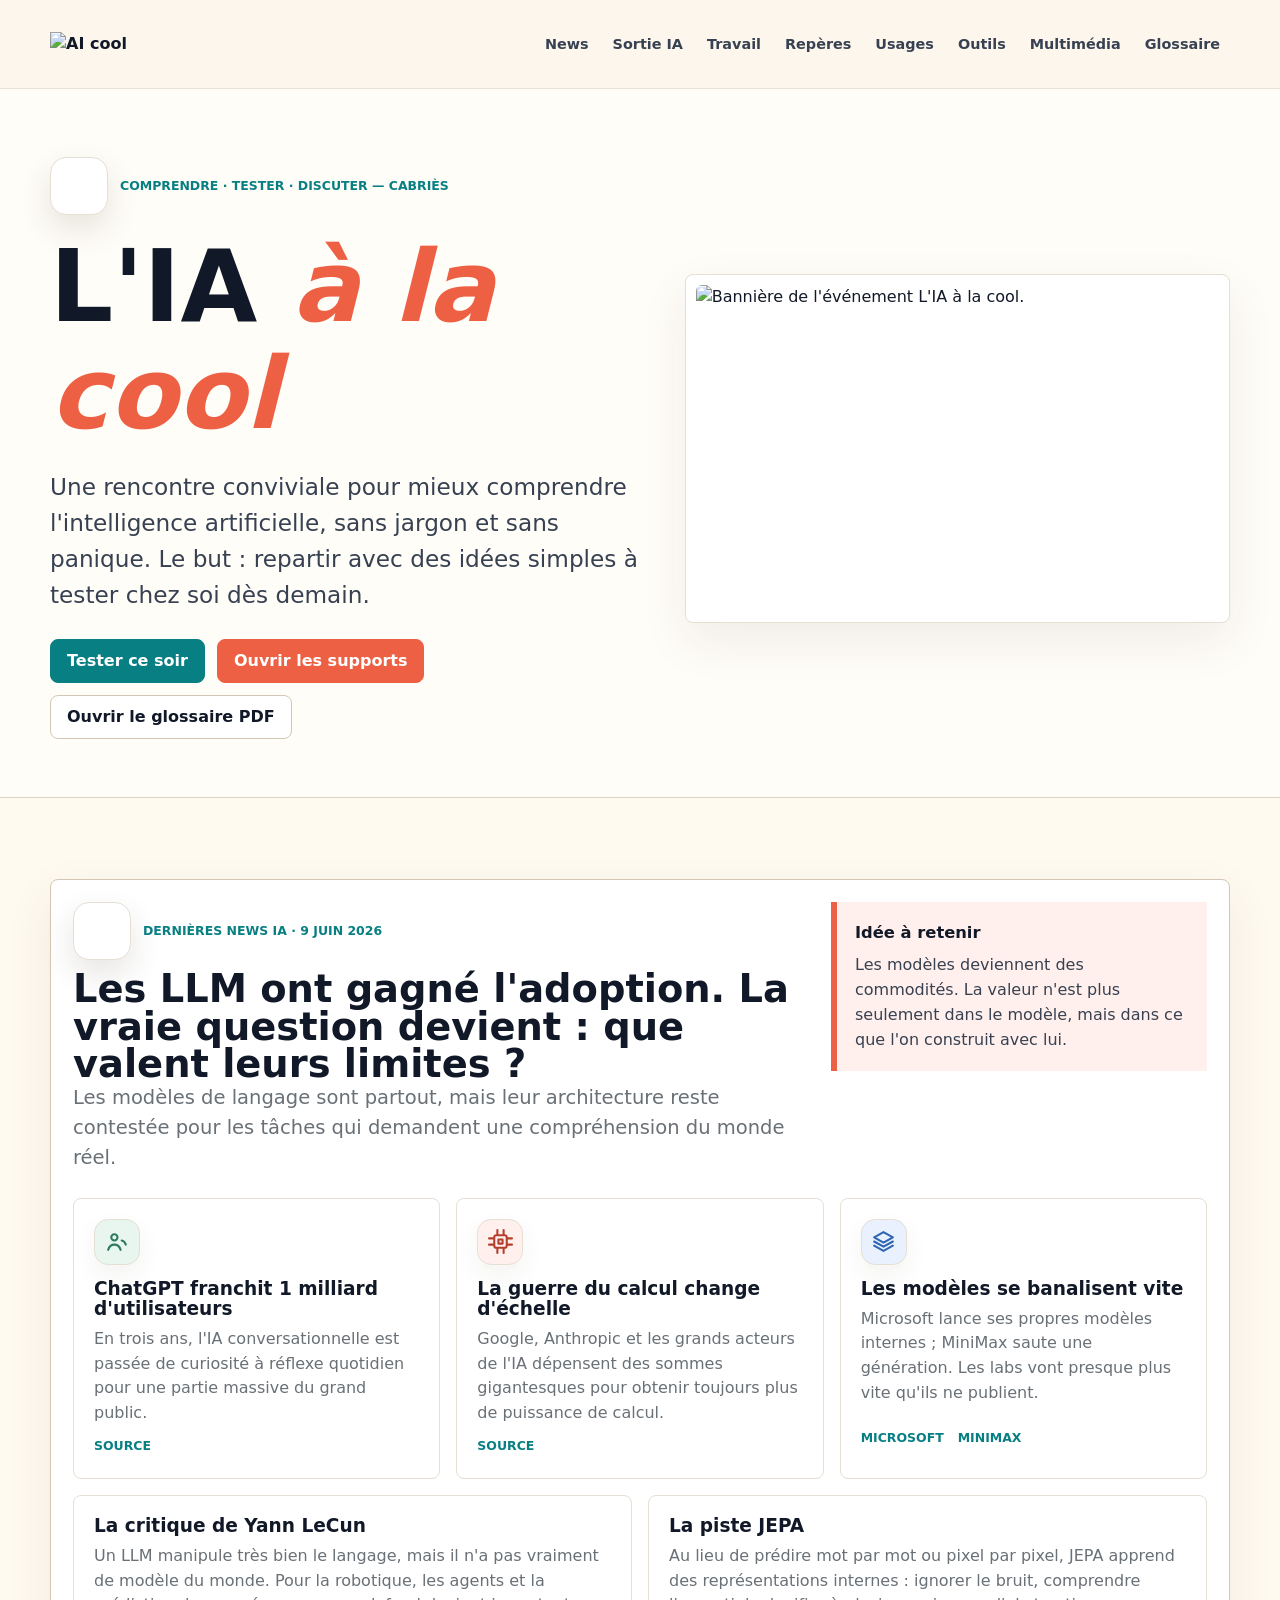
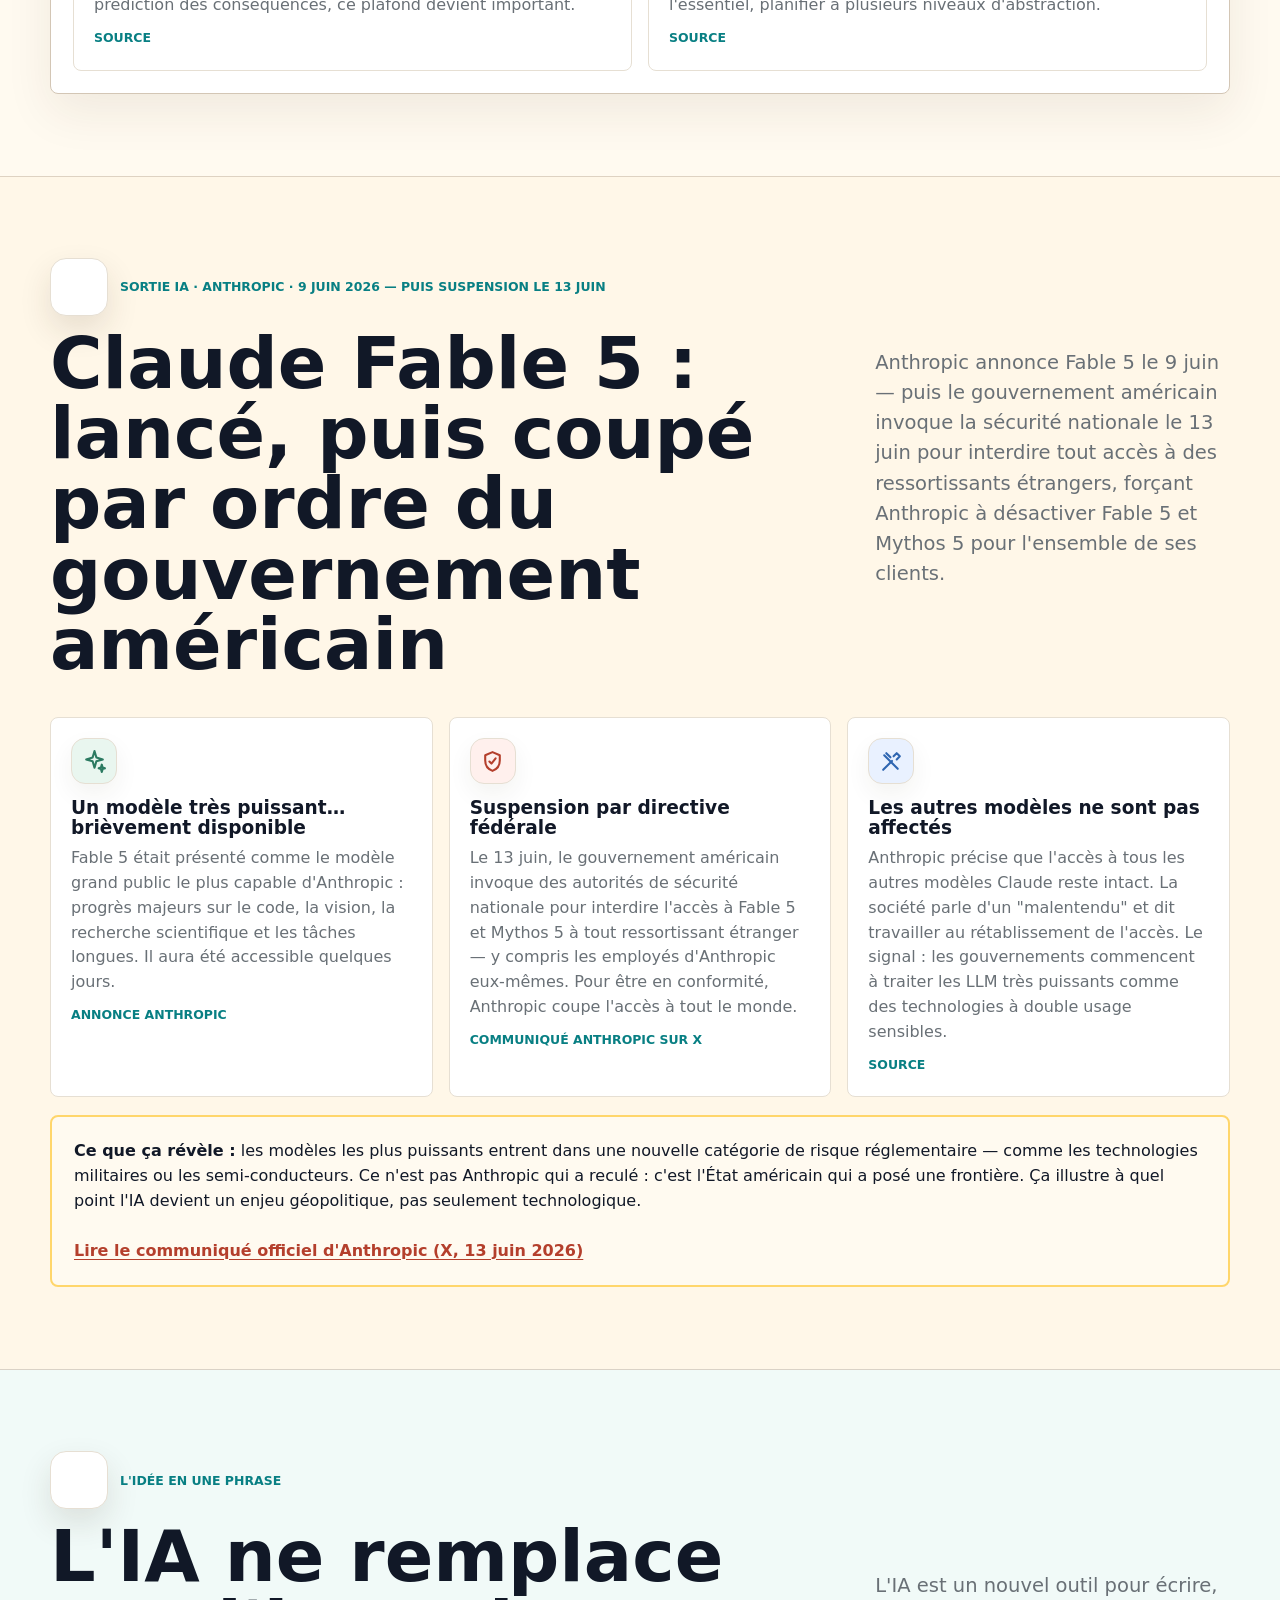
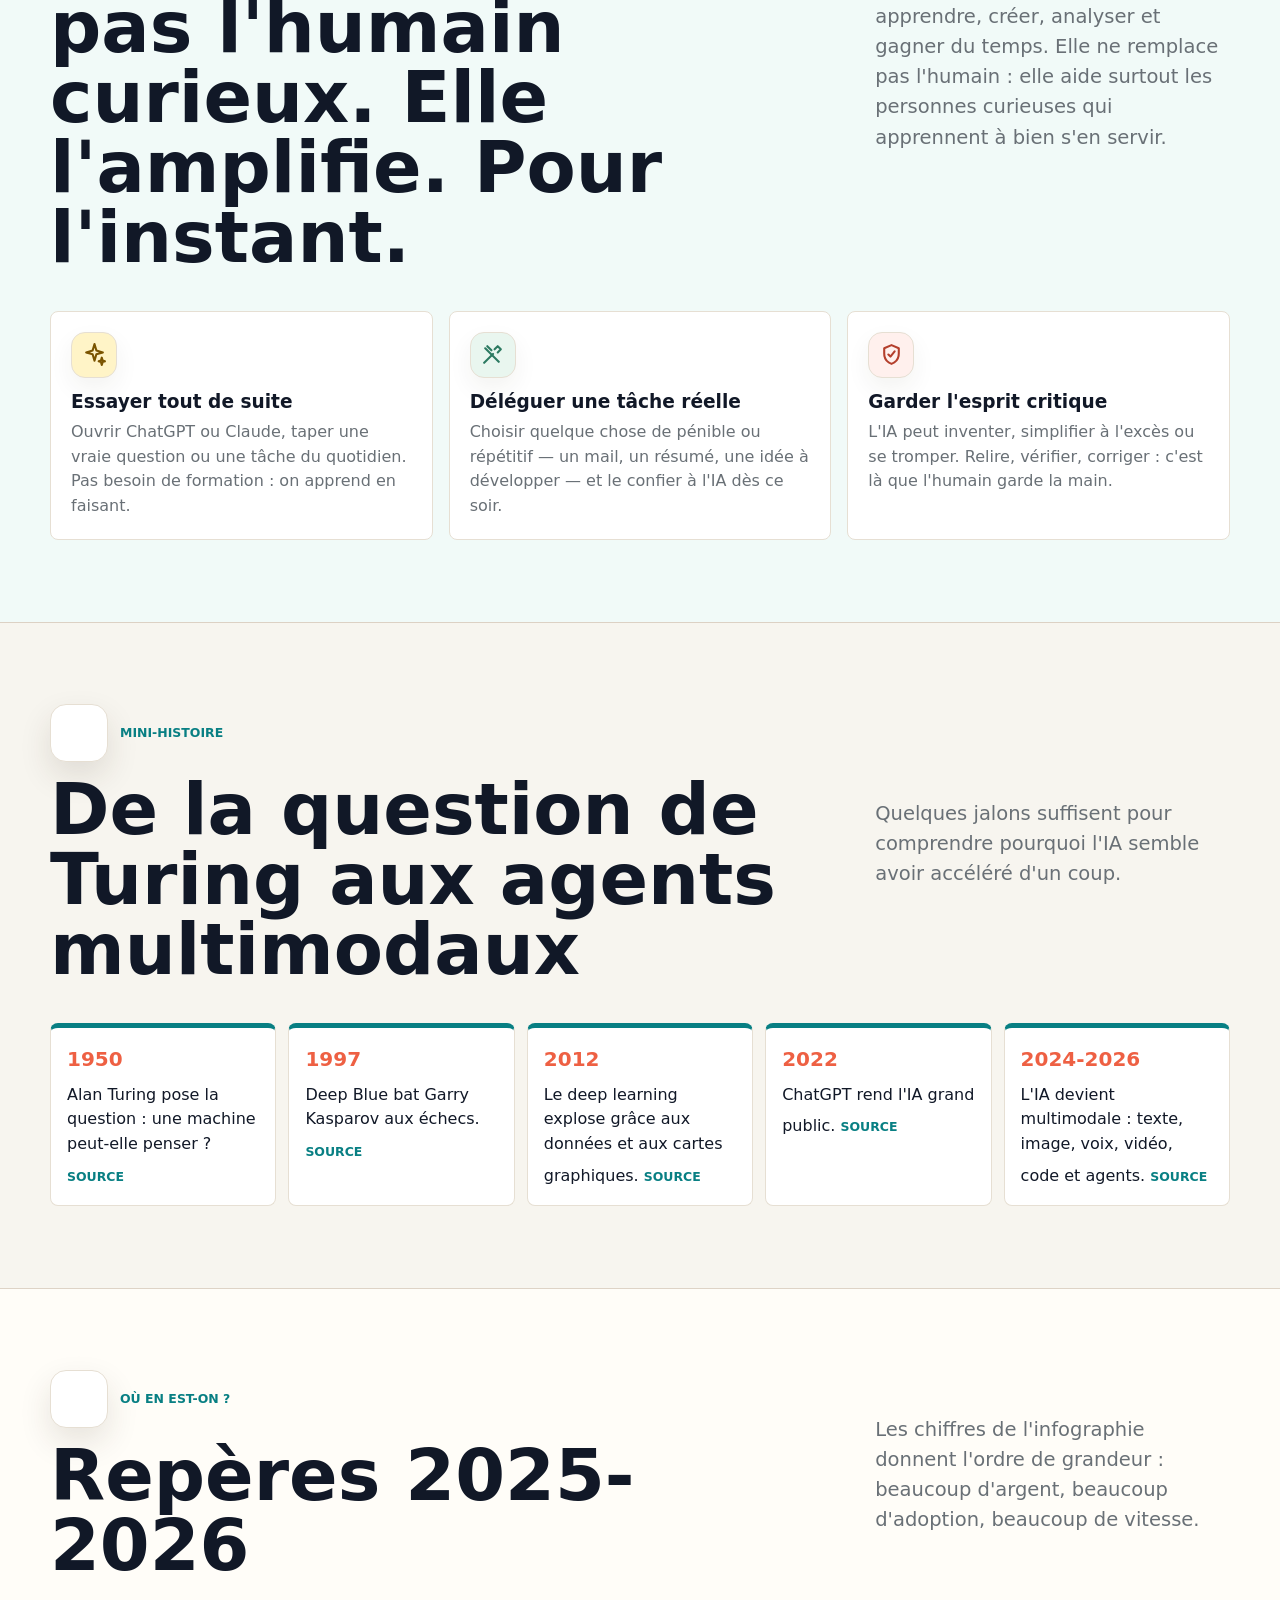
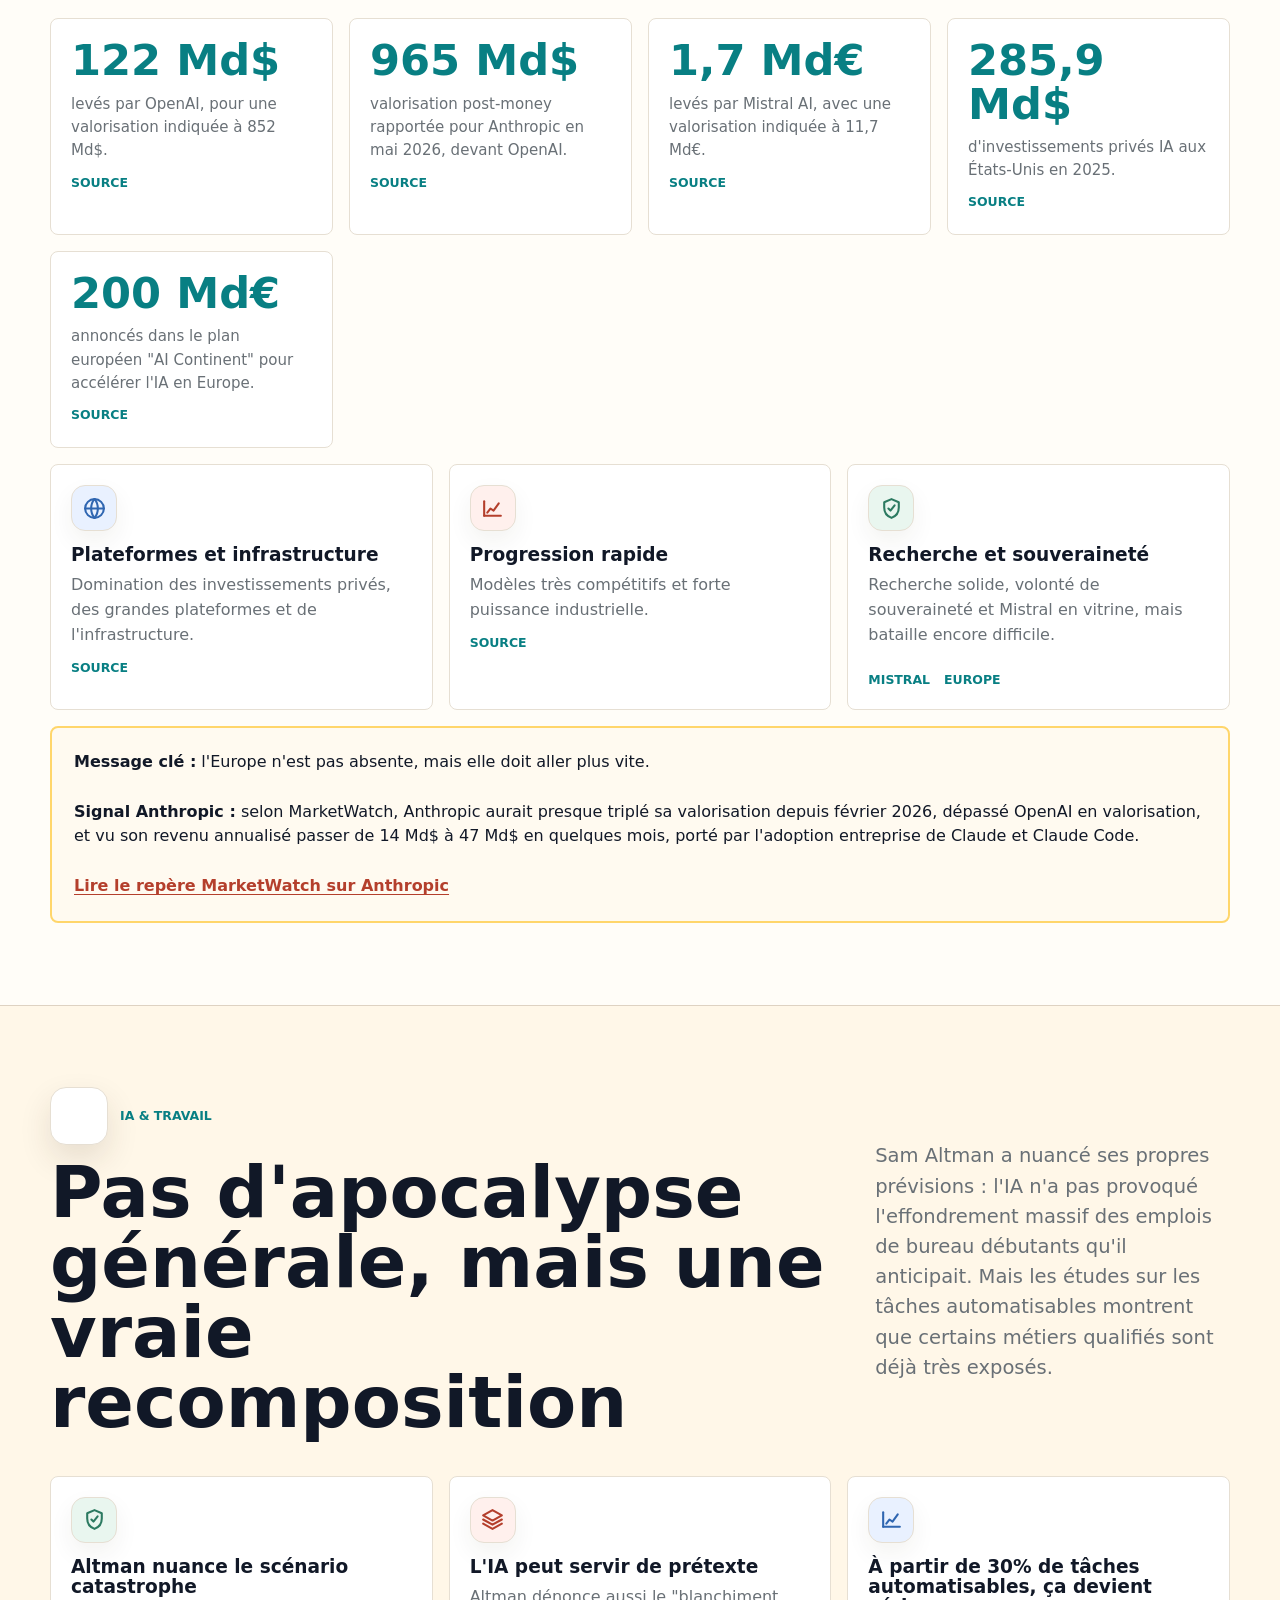
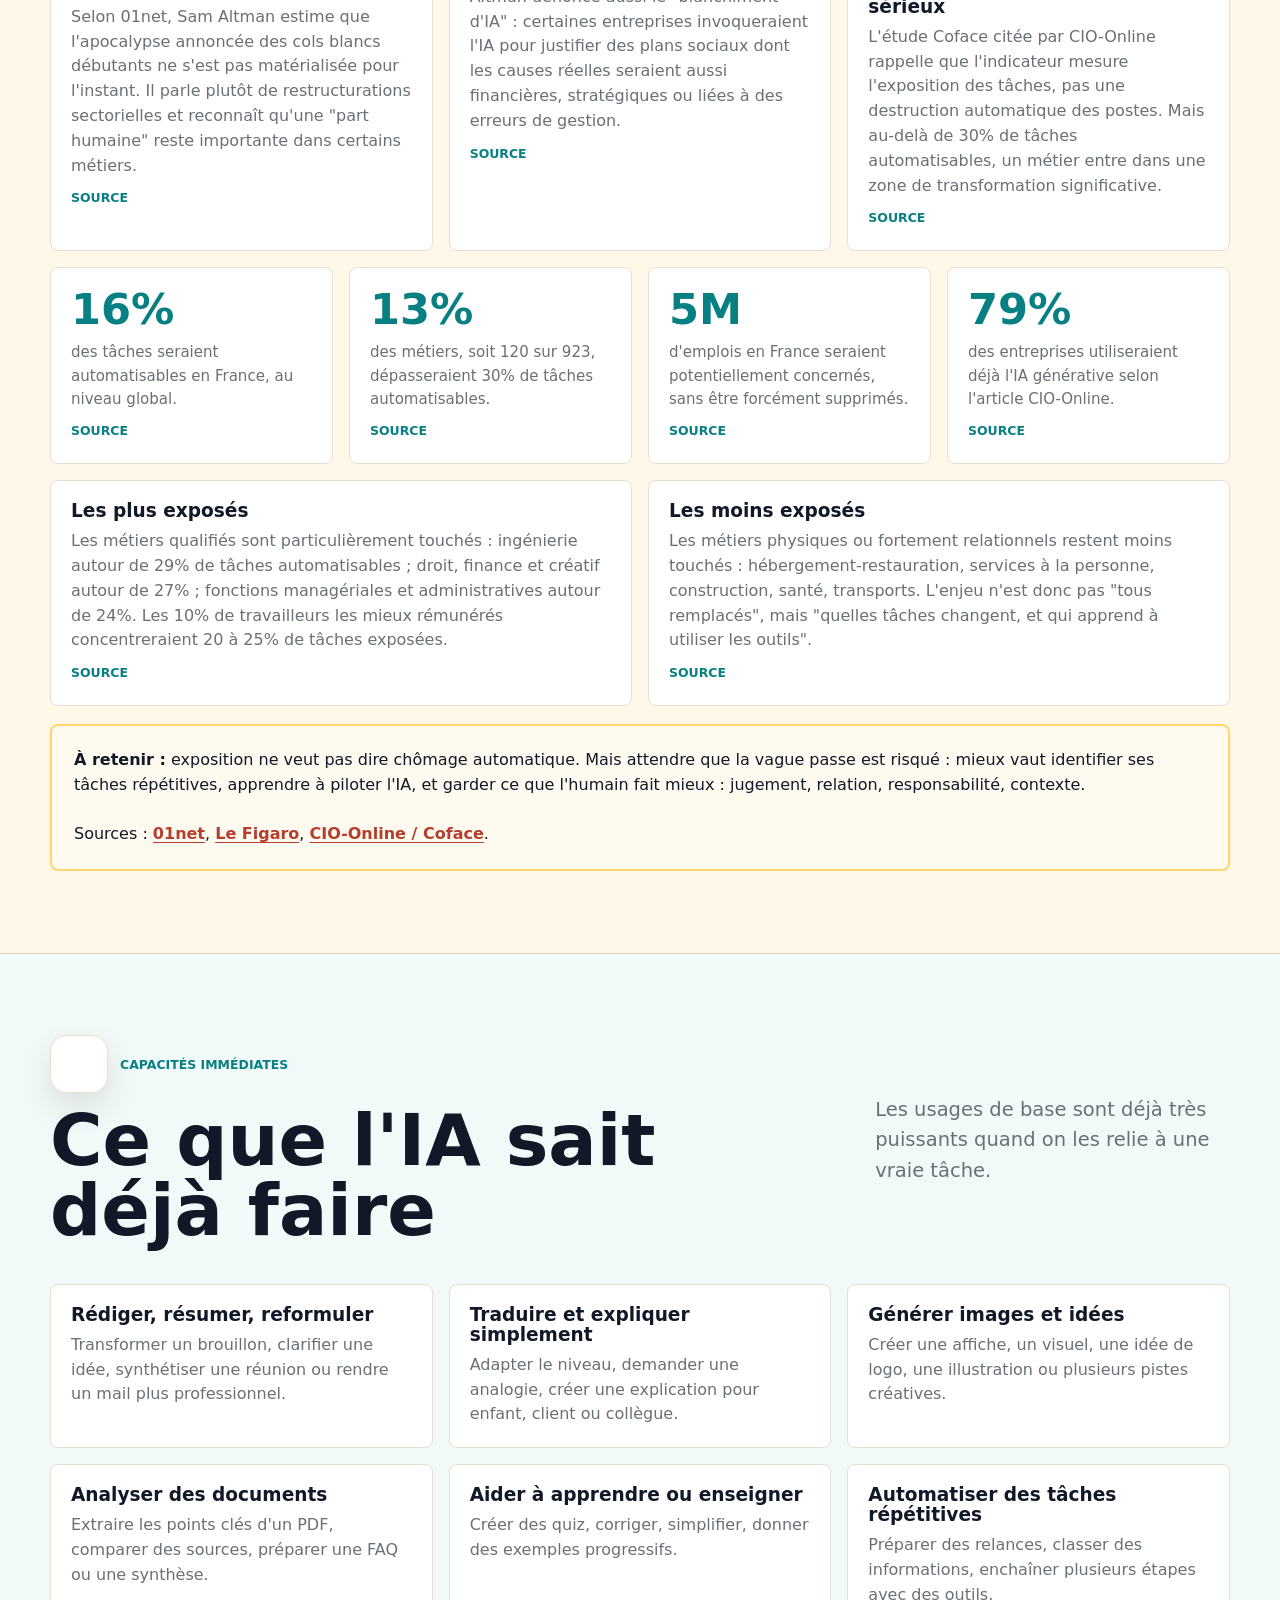
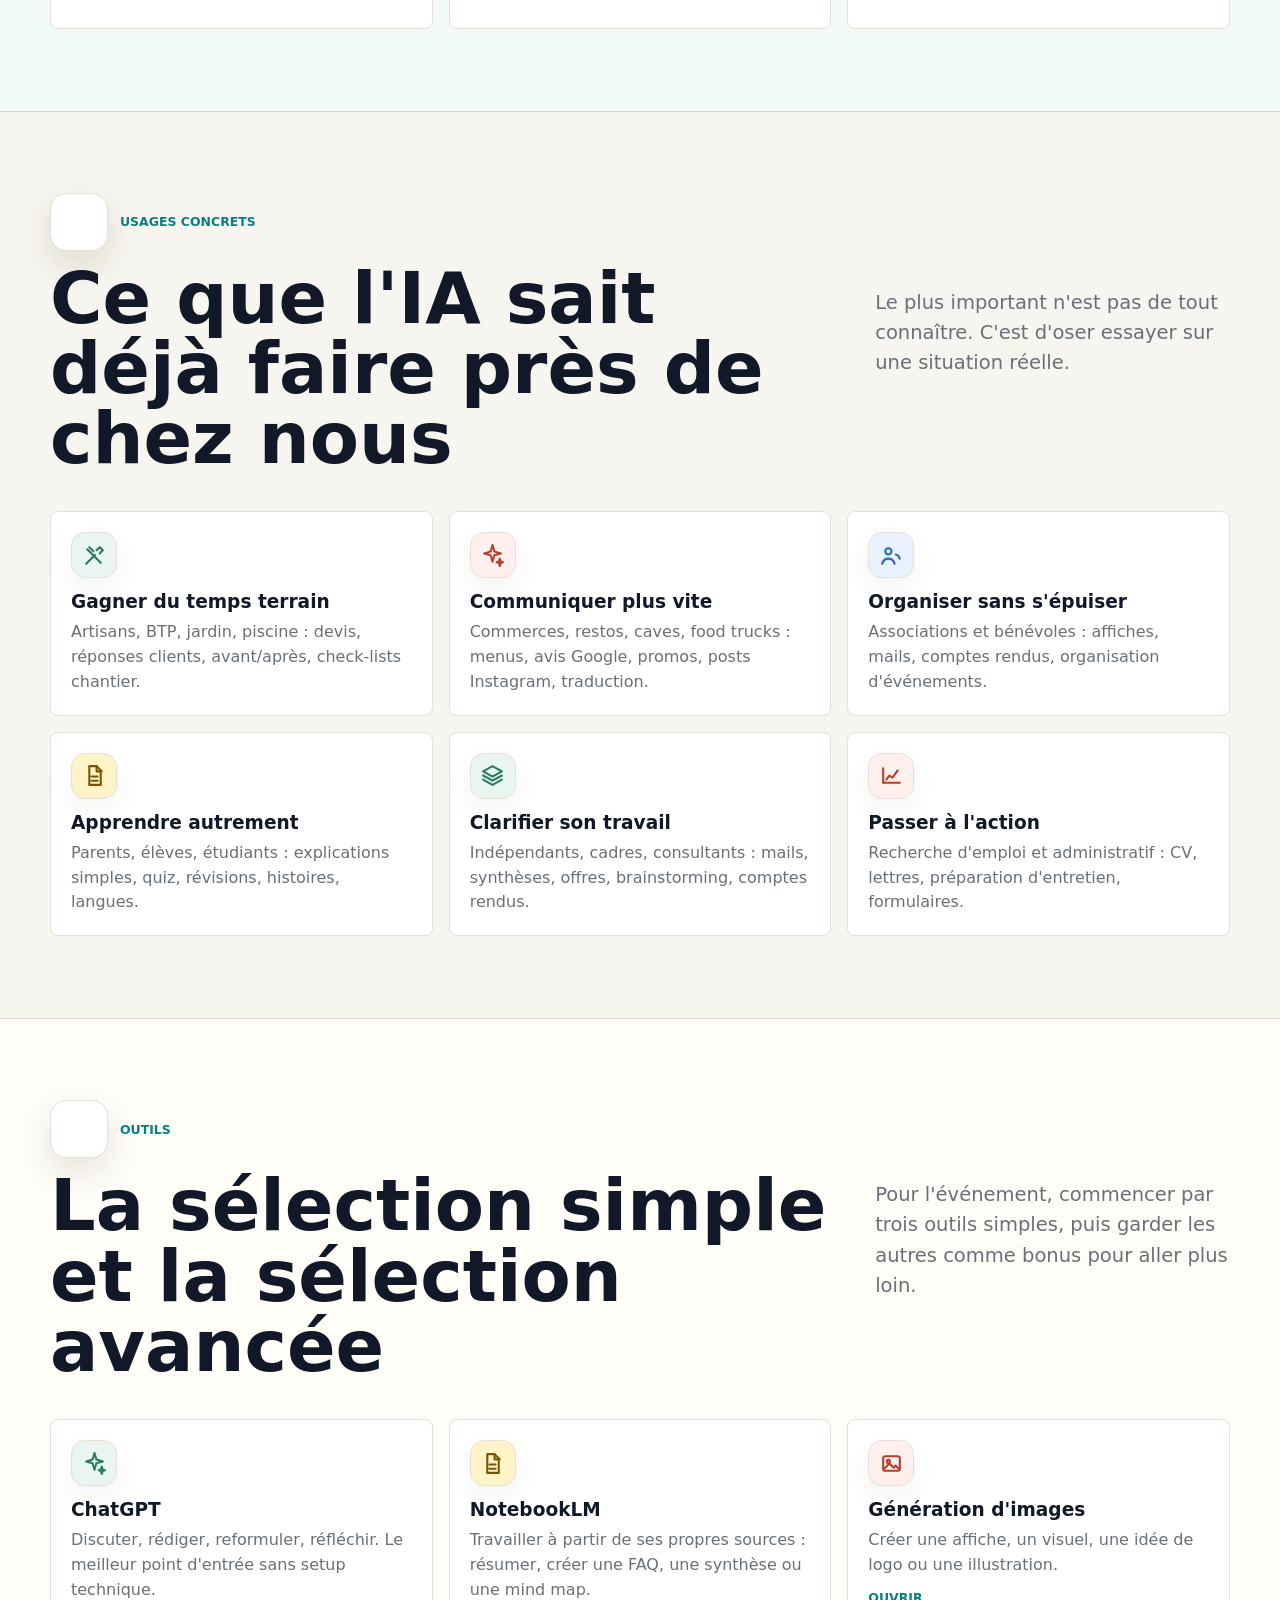
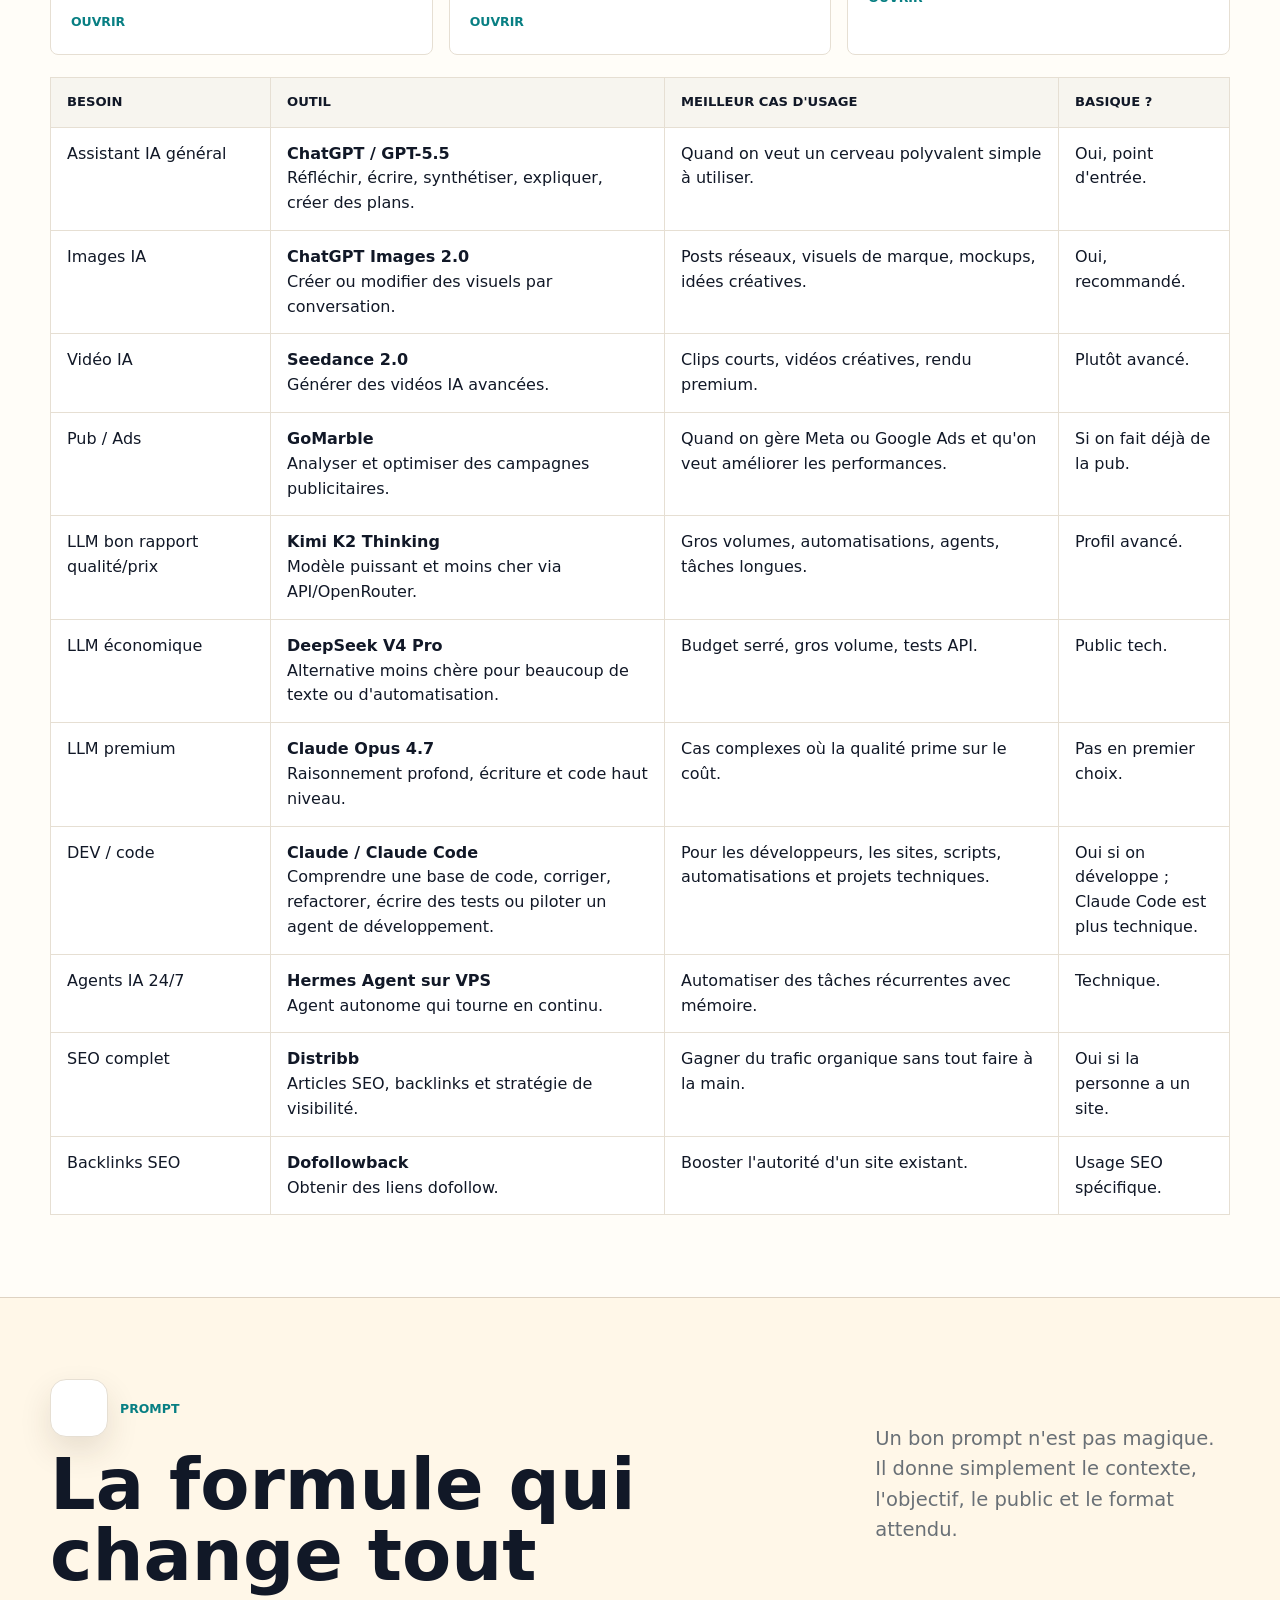
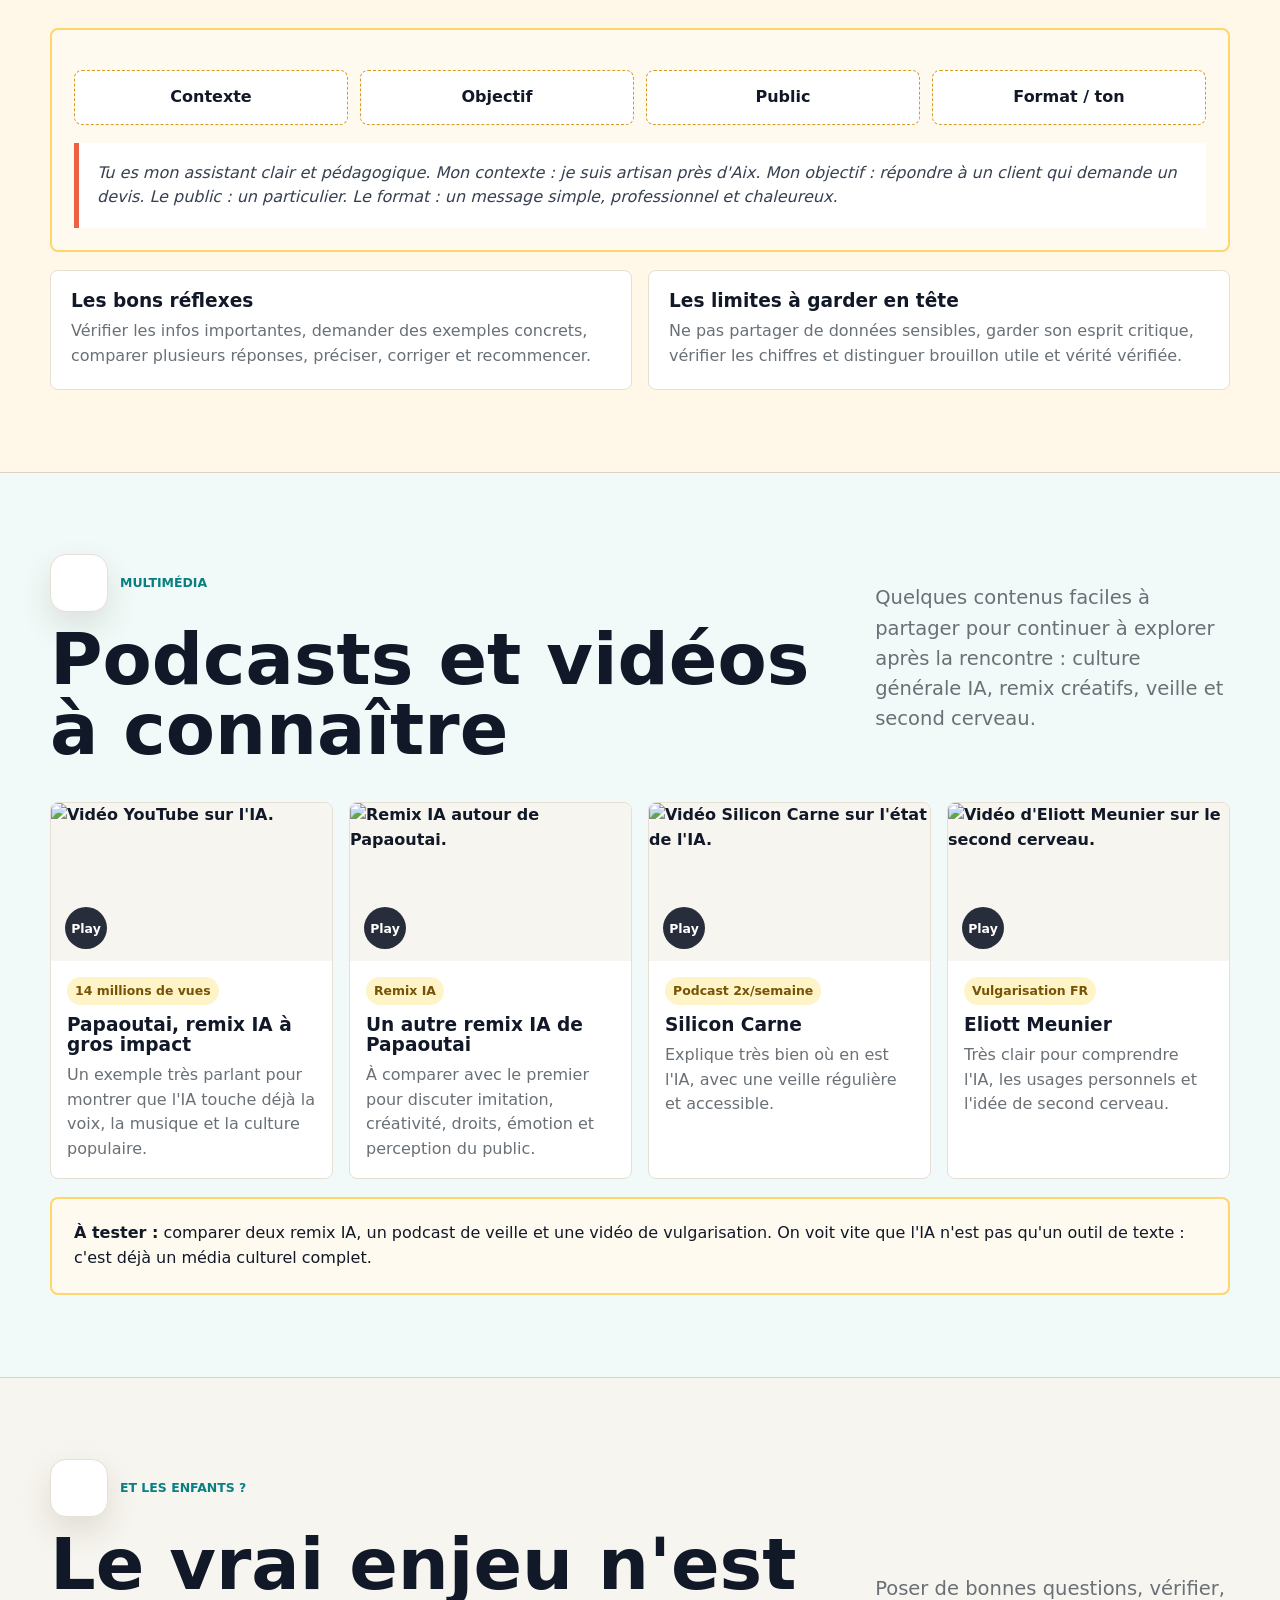
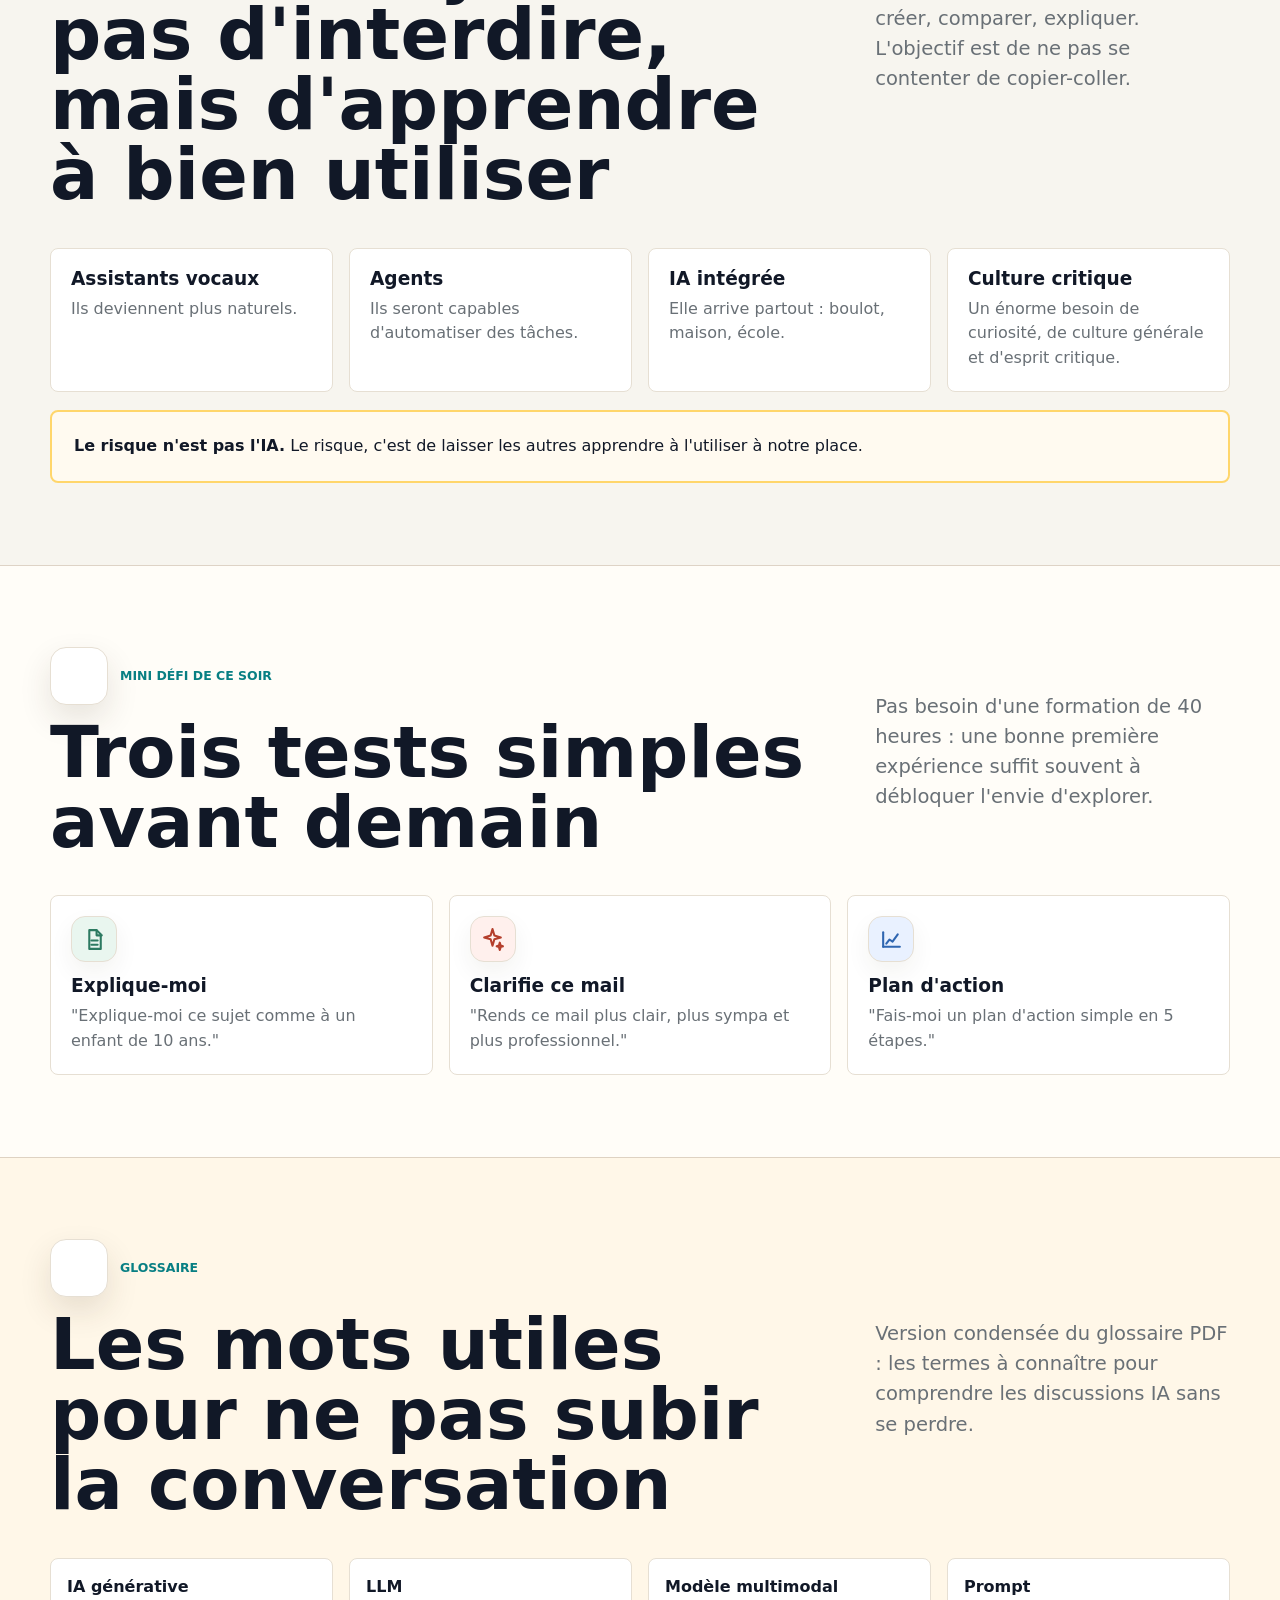
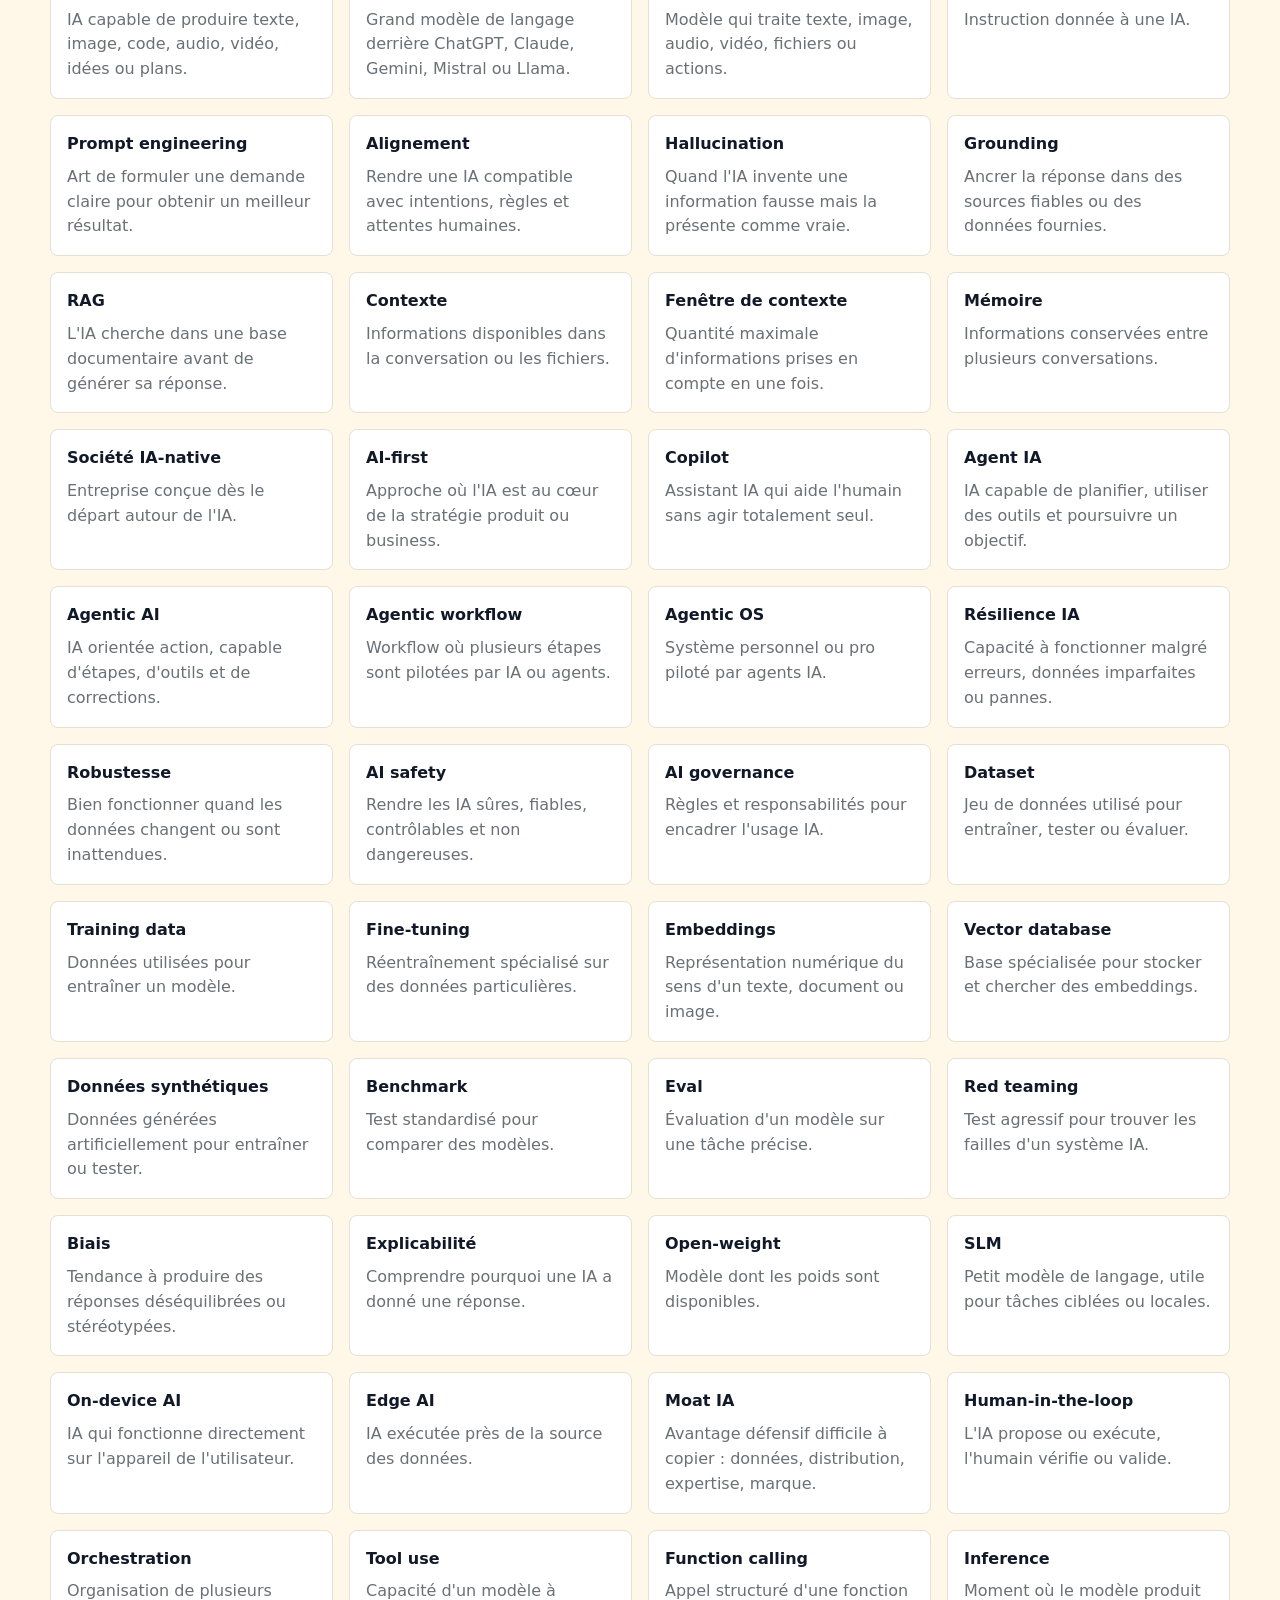
==== commit 2d8ad9a9: "Fix curly quotes in HTML attributes breaking all href links Co-Authored-By: Claude Sonnet 4.6 <norep" ====
--- a/index.html
+++ b/index.html
@@ -936,38 +936,38 @@
       </div>
     </section>
 
-    <section id=”sortie-claude”>
-      <div class=”section-head”>
+    <section id="sortie-claude">
+      <div class="section-head">
         <div>
-          <span class=”eyebrow”>Sortie IA · Anthropic · 9 juin 2026 — puis suspension le 13 juin</span>
+          <span class="eyebrow">Sortie IA · Anthropic · 9 juin 2026 — puis suspension le 13 juin</span>
           <h2>Claude Fable 5 : lancé, puis coupé par ordre du gouvernement américain</h2>
         </div>
-        <p class=”lead”>Anthropic annonce Fable 5 le 9 juin — puis le gouvernement américain invoque la sécurité nationale le 13 juin pour interdire tout accès à des ressortissants étrangers, forçant Anthropic à désactiver Fable 5 et Mythos 5 pour l'ensemble de ses clients.</p>
-      </div>
-      <div class=”grid three”>
-        <article class=”card”>
-          <span class=”card-icon green” aria-label=”Fable 5”><svg><use href=”#icon-spark”></use></svg></span>
+        <p class="lead">Anthropic annonce Fable 5 le 9 juin — puis le gouvernement américain invoque la sécurité nationale le 13 juin pour interdire tout accès à des ressortissants étrangers, forçant Anthropic à désactiver Fable 5 et Mythos 5 pour l'ensemble de ses clients.</p>
+      </div>
+      <div class="grid three">
+        <article class="card">
+          <span class="card-icon green" aria-label="Fable 5"><svg><use href="#icon-spark"></use></svg></span>
           <h3>Un modèle très puissant… brièvement disponible</h3>
           <p>Fable 5 était présenté comme le modèle grand public le plus capable d'Anthropic : progrès majeurs sur le code, la vision, la recherche scientifique et les tâches longues. Il aura été accessible quelques jours.</p>
-          <a class=”source-link” href=”https://www.anthropic.com/news/claude-fable-5-mythos-5” target=”_blank” rel=”noopener”>Annonce Anthropic</a>
-        </article>
-        <article class=”card”>
-          <span class=”card-icon orange” aria-label=”Suspension”><svg><use href=”#icon-shield”></use></svg></span>
+          <a class="source-link" href="https://www.anthropic.com/news/claude-fable-5-mythos-5" target="_blank" rel="noopener">Annonce Anthropic</a>
+        </article>
+        <article class="card">
+          <span class="card-icon orange" aria-label="Suspension"><svg><use href="#icon-shield"></use></svg></span>
           <h3>Suspension par directive fédérale</h3>
           <p>Le 13 juin, le gouvernement américain invoque des autorités de sécurité nationale pour interdire l'accès à Fable 5 et Mythos 5 à tout ressortissant étranger — y compris les employés d'Anthropic eux-mêmes. Pour être en conformité, Anthropic coupe l'accès à tout le monde.</p>
-          <a class=”source-link” href=”https://x.com/AnthropicAI/status/2065597531644743999” target=”_blank” rel=”noopener”>Communiqué Anthropic sur X</a>
-        </article>
-        <article class=”card”>
-          <span class=”card-icon blue” aria-label=”Suite”><svg><use href=”#icon-tools”></use></svg></span>
+          <a class="source-link" href="https://x.com/AnthropicAI/status/2065597531644743999" target="_blank" rel="noopener">Communiqué Anthropic sur X</a>
+        </article>
+        <article class="card">
+          <span class="card-icon blue" aria-label="Suite"><svg><use href="#icon-tools"></use></svg></span>
           <h3>Les autres modèles ne sont pas affectés</h3>
-          <p>Anthropic précise que l'accès à tous les autres modèles Claude reste intact. La société parle d'un “malentendu” et dit travailler au rétablissement de l'accès. Le signal : les gouvernements commencent à traiter les LLM très puissants comme des technologies à double usage sensibles.</p>
-          <a class=”source-link” href=”https://x.com/AnthropicAI/status/2065597531644743999” target=”_blank” rel=”noopener”>Source</a>
-        </article>
-      </div>
-      <div class=”prompt-box” style=”margin-top: 18px;”>
+          <p>Anthropic précise que l'accès à tous les autres modèles Claude reste intact. La société parle d'un "malentendu" et dit travailler au rétablissement de l'accès. Le signal : les gouvernements commencent à traiter les LLM très puissants comme des technologies à double usage sensibles.</p>
+          <a class="source-link" href="https://x.com/AnthropicAI/status/2065597531644743999" target="_blank" rel="noopener">Source</a>
+        </article>
+      </div>
+      <div class="prompt-box" style="margin-top: 18px;">
         <strong>Ce que ça révèle :</strong> les modèles les plus puissants entrent dans une nouvelle catégorie de risque réglementaire — comme les technologies militaires ou les semi-conducteurs. Ce n'est pas Anthropic qui a reculé : c'est l'État américain qui a posé une frontière. Ça illustre à quel point l'IA devient un enjeu géopolitique, pas seulement technologique.
         <br><br>
-        <a href=”https://x.com/AnthropicAI/status/2065597531644743999” target=”_blank” rel=”noopener”>Lire le communiqué officiel d'Anthropic (X, 13 juin 2026)</a>
+        <a href="https://x.com/AnthropicAI/status/2065597531644743999" target="_blank" rel="noopener">Lire le communiqué officiel d'Anthropic (X, 13 juin 2026)</a>
       </div>
     </section>
 
@@ -1066,7 +1066,7 @@
         </article>
         <article class="stat">
           <strong>200 Md€</strong>
-          <span>annoncés dans le plan européen “AI Continent” pour accélérer l'IA en Europe.</span>
+          <span>annoncés dans le plan européen "AI Continent" pour accélérer l'IA en Europe.</span>
           <a class="source-link" href="https://digital-strategy.ec.europa.eu/en/news/eu-launches-investai-initiative-mobilise-eu200-billion-investment-artificial-intelligence" target="_blank" rel="noopener">Source</a>
         </article>
       </div>
@@ -1114,13 +1114,13 @@
         <article class="card">
           <span class="card-icon green" aria-label="Pas d'effondrement immédiat"><svg><use href="#icon-shield"></use></svg></span>
           <h3>Altman nuance le scénario catastrophe</h3>
-          <p>Selon 01net, Sam Altman estime que l'apocalypse annoncée des cols blancs débutants ne s'est pas matérialisée pour l'instant. Il parle plutôt de restructurations sectorielles et reconnaît qu'une “part humaine” reste importante dans certains métiers.</p>
+          <p>Selon 01net, Sam Altman estime que l'apocalypse annoncée des cols blancs débutants ne s'est pas matérialisée pour l'instant. Il parle plutôt de restructurations sectorielles et reconnaît qu'une "part humaine" reste importante dans certains métiers.</p>
           <a class="source-link" href="https://www.01net.com/actualites/sam-altman-change-davis-lia-ne-devrait-pas-provoquer-dapocalypse-sur-le-marche-du-travail-pour-linstant.html" target="_blank" rel="noopener">Source</a>
         </article>
         <article class="card">
           <span class="card-icon orange" aria-label="Attention aux excuses"><svg><use href="#icon-layers"></use></svg></span>
           <h3>L'IA peut servir de prétexte</h3>
-          <p>Altman dénonce aussi le “blanchiment d'IA” : certaines entreprises invoqueraient l'IA pour justifier des plans sociaux dont les causes réelles seraient aussi financières, stratégiques ou liées à des erreurs de gestion.</p>
+          <p>Altman dénonce aussi le "blanchiment d'IA" : certaines entreprises invoqueraient l'IA pour justifier des plans sociaux dont les causes réelles seraient aussi financières, stratégiques ou liées à des erreurs de gestion.</p>
           <a class="source-link" href="https://www.lefigaro.fr/secteur/high-tech/pour-sam-altman-l-ia-serait-l-excuse-bien-commode-de-nombreuses-entreprises-pour-justifier-leurs-plans-sociaux-20260222" target="_blank" rel="noopener">Source</a>
         </article>
         <article class="card">
@@ -1160,7 +1160,7 @@
         </article>
         <article class="card">
           <h3>Les moins exposés</h3>
-          <p>Les métiers physiques ou fortement relationnels restent moins touchés : hébergement-restauration, services à la personne, construction, santé, transports. L'enjeu n'est donc pas “tous remplacés”, mais “quelles tâches changent, et qui apprend à utiliser les outils”.</p>
+          <p>Les métiers physiques ou fortement relationnels restent moins touchés : hébergement-restauration, services à la personne, construction, santé, transports. L'enjeu n'est donc pas "tous remplacés", mais "quelles tâches changent, et qui apprend à utiliser les outils".</p>
           <a class="source-link" href="https://www.cio-online.com/actualites/lire-des-30-de-taches-automatisables-par-l-ia-l-emploi-est-menace-16971.html" target="_blank" rel="noopener">Source</a>
         </article>
       </div>
@@ -1368,9 +1368,9 @@
         <p class="lead">Pas besoin d'une formation de 40 heures : une bonne première expérience suffit souvent à débloquer l'envie d'explorer.</p>
       </div>
       <div class="grid three">
-        <article class="card"><span class="card-icon green" aria-label="Test 1"><svg><use href="#icon-doc"></use></svg></span><h3>Explique-moi</h3><p>“Explique-moi ce sujet comme à un enfant de 10 ans.”</p></article>
-        <article class="card"><span class="card-icon orange" aria-label="Test 2"><svg><use href="#icon-spark"></use></svg></span><h3>Clarifie ce mail</h3><p>“Rends ce mail plus clair, plus sympa et plus professionnel.”</p></article>
-        <article class="card"><span class="card-icon blue" aria-label="Test 3"><svg><use href="#icon-graph"></use></svg></span><h3>Plan d'action</h3><p>“Fais-moi un plan d'action simple en 5 étapes.”</p></article>
+        <article class="card"><span class="card-icon green" aria-label="Test 1"><svg><use href="#icon-doc"></use></svg></span><h3>Explique-moi</h3><p>"Explique-moi ce sujet comme à un enfant de 10 ans."</p></article>
+        <article class="card"><span class="card-icon orange" aria-label="Test 2"><svg><use href="#icon-spark"></use></svg></span><h3>Clarifie ce mail</h3><p>"Rends ce mail plus clair, plus sympa et plus professionnel."</p></article>
+        <article class="card"><span class="card-icon blue" aria-label="Test 3"><svg><use href="#icon-graph"></use></svg></span><h3>Plan d'action</h3><p>"Fais-moi un plan d'action simple en 5 étapes."</p></article>
       </div>
     </section>
 
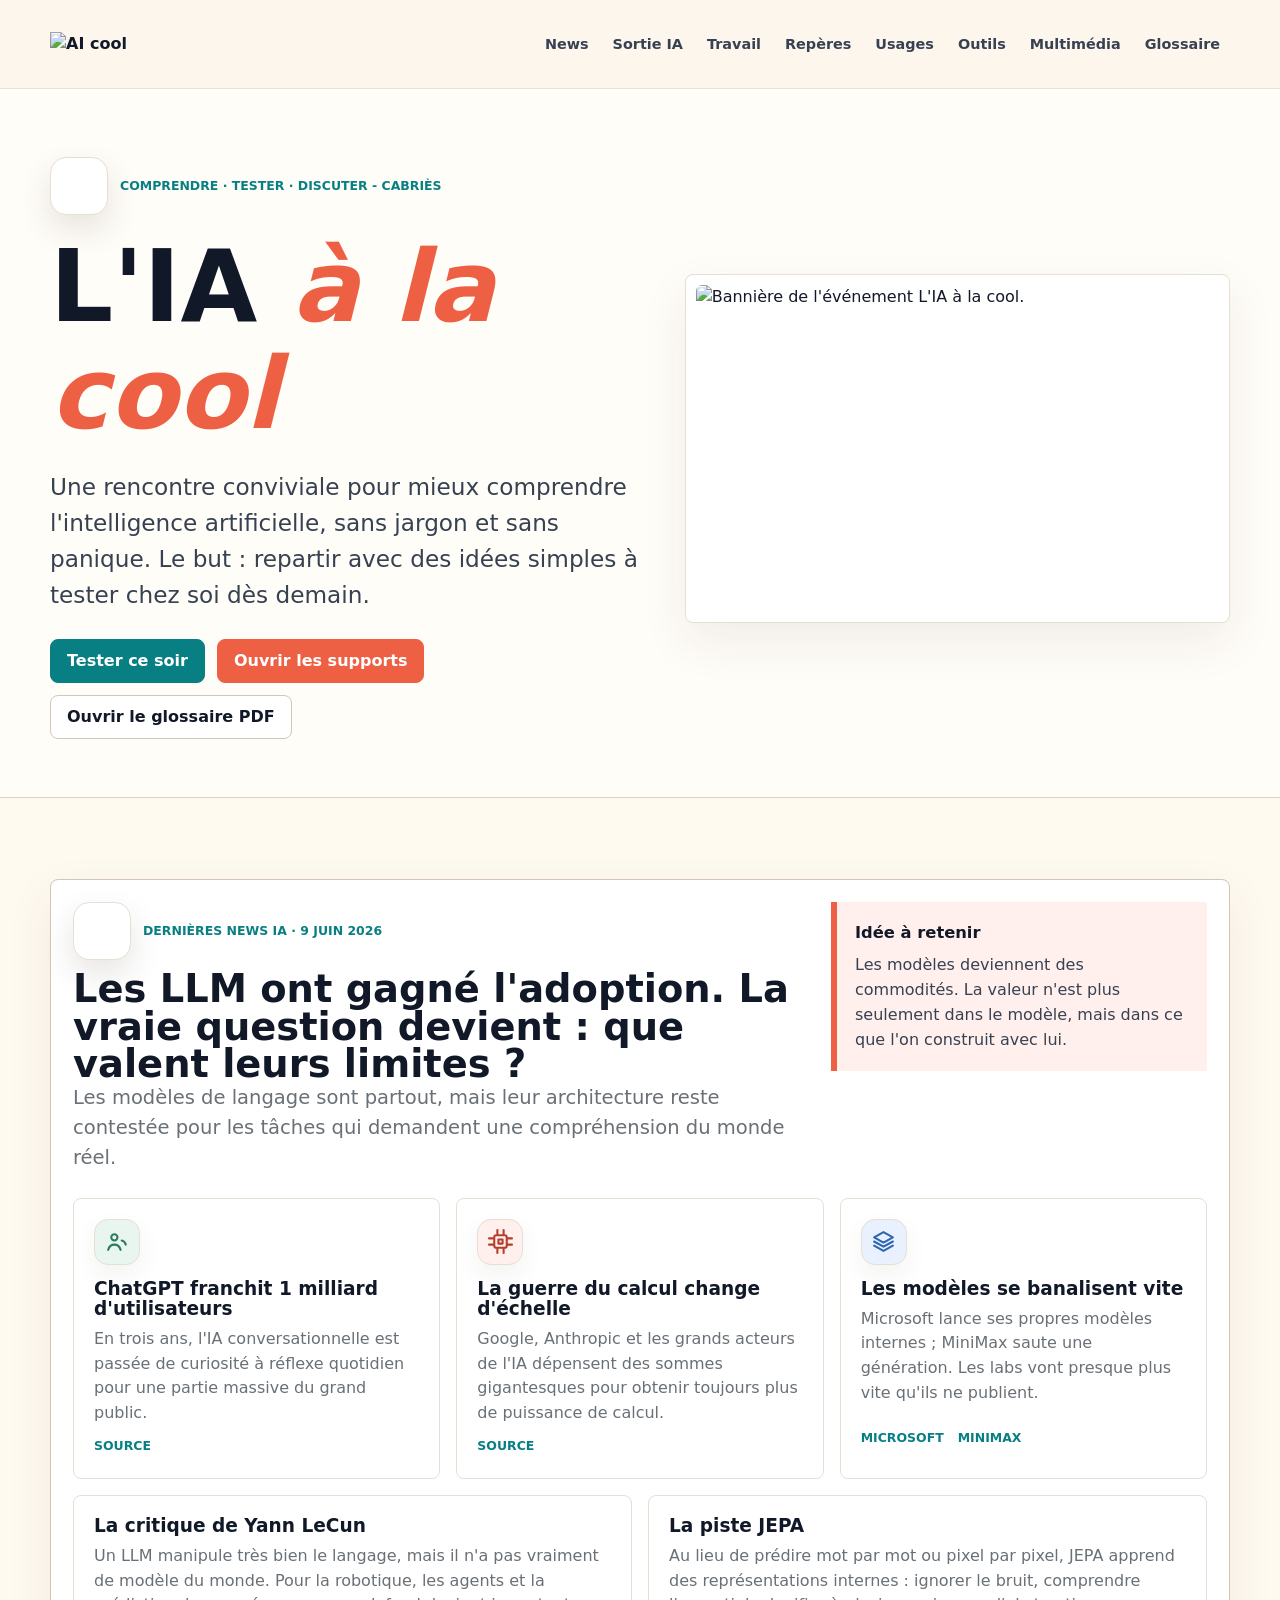
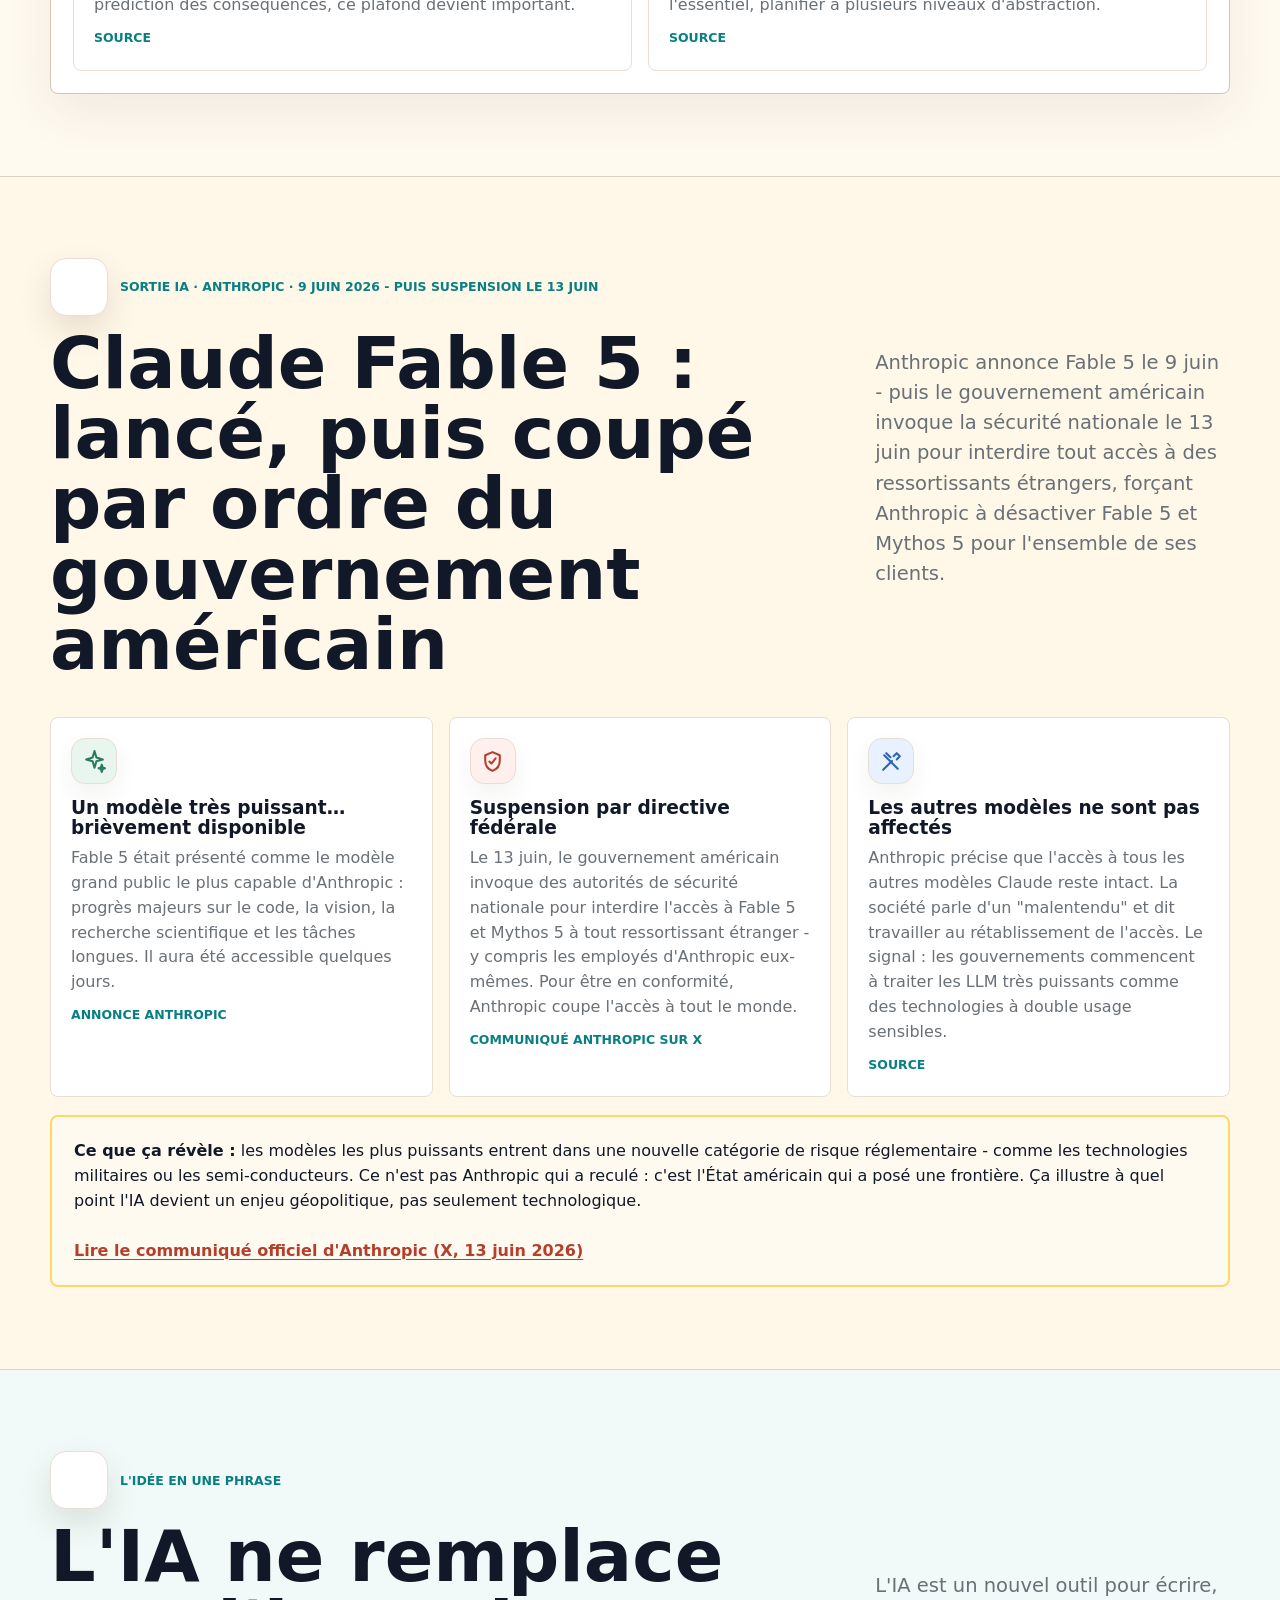
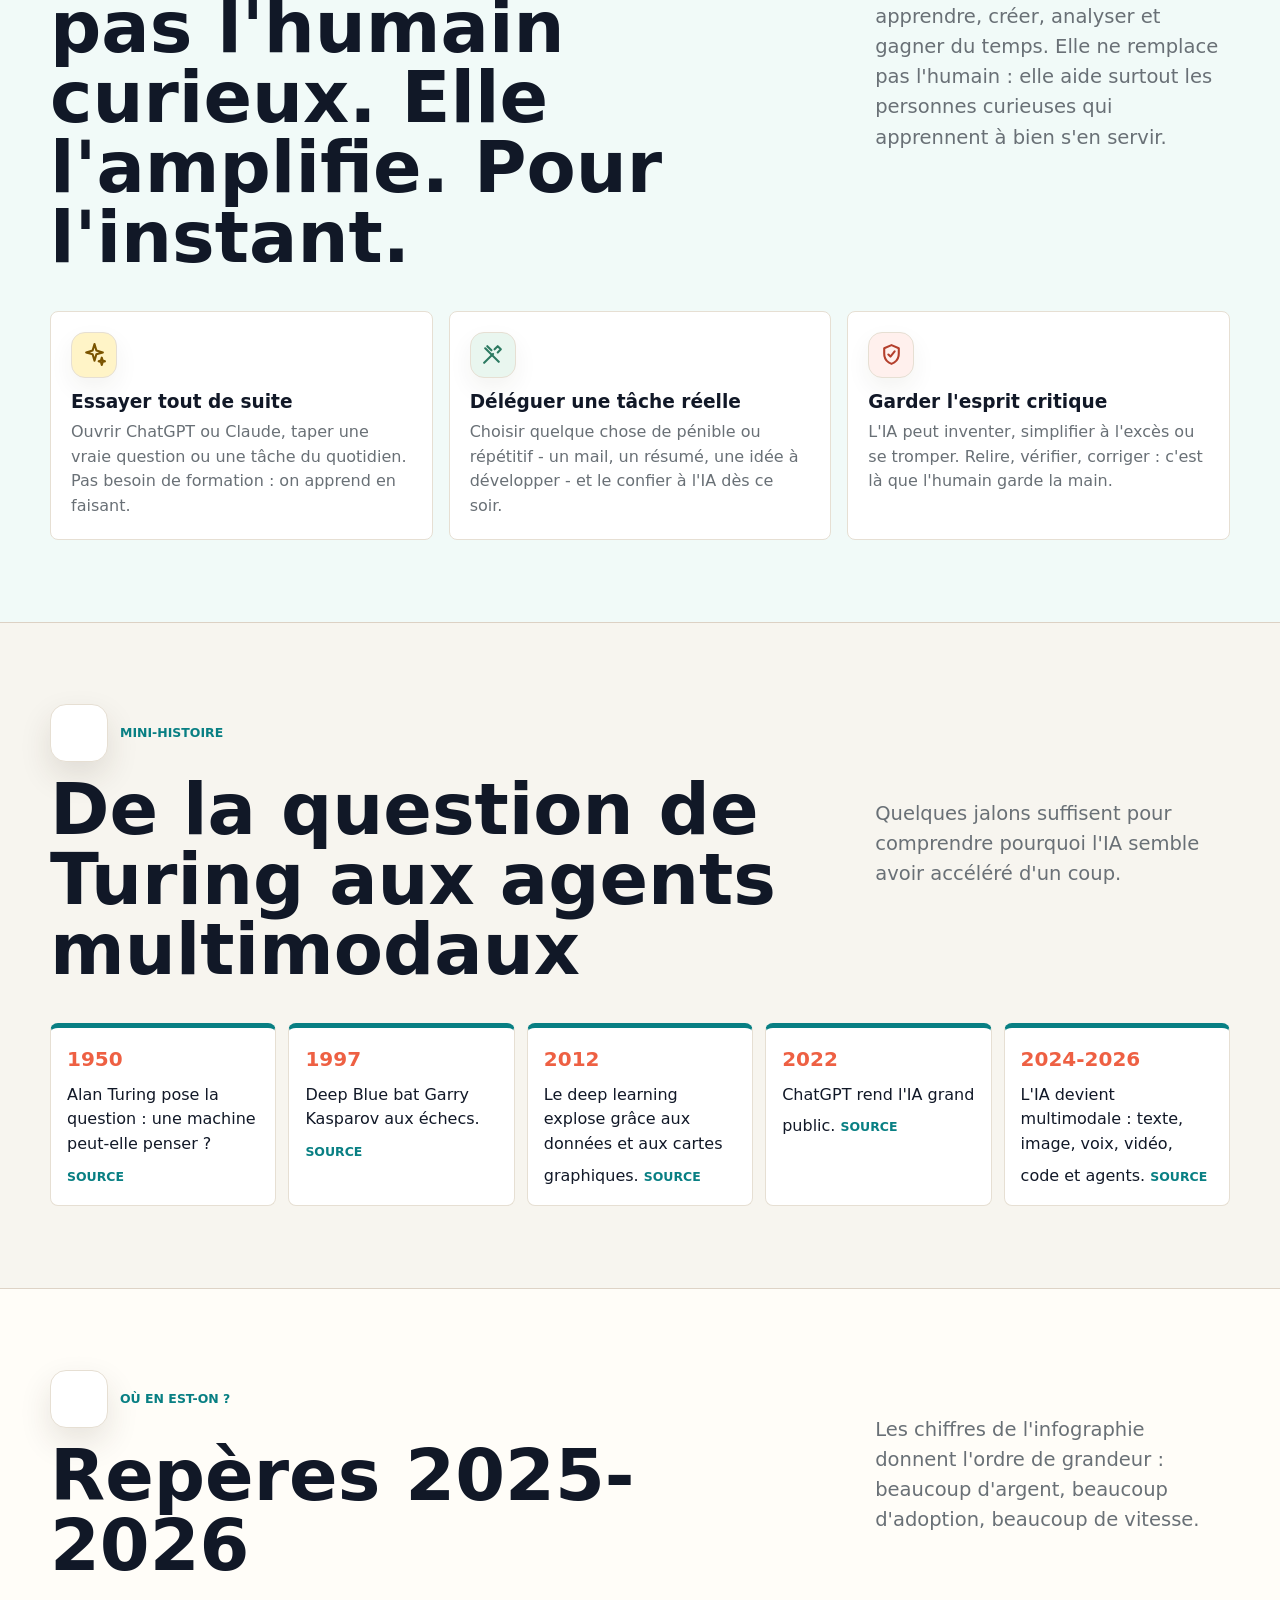
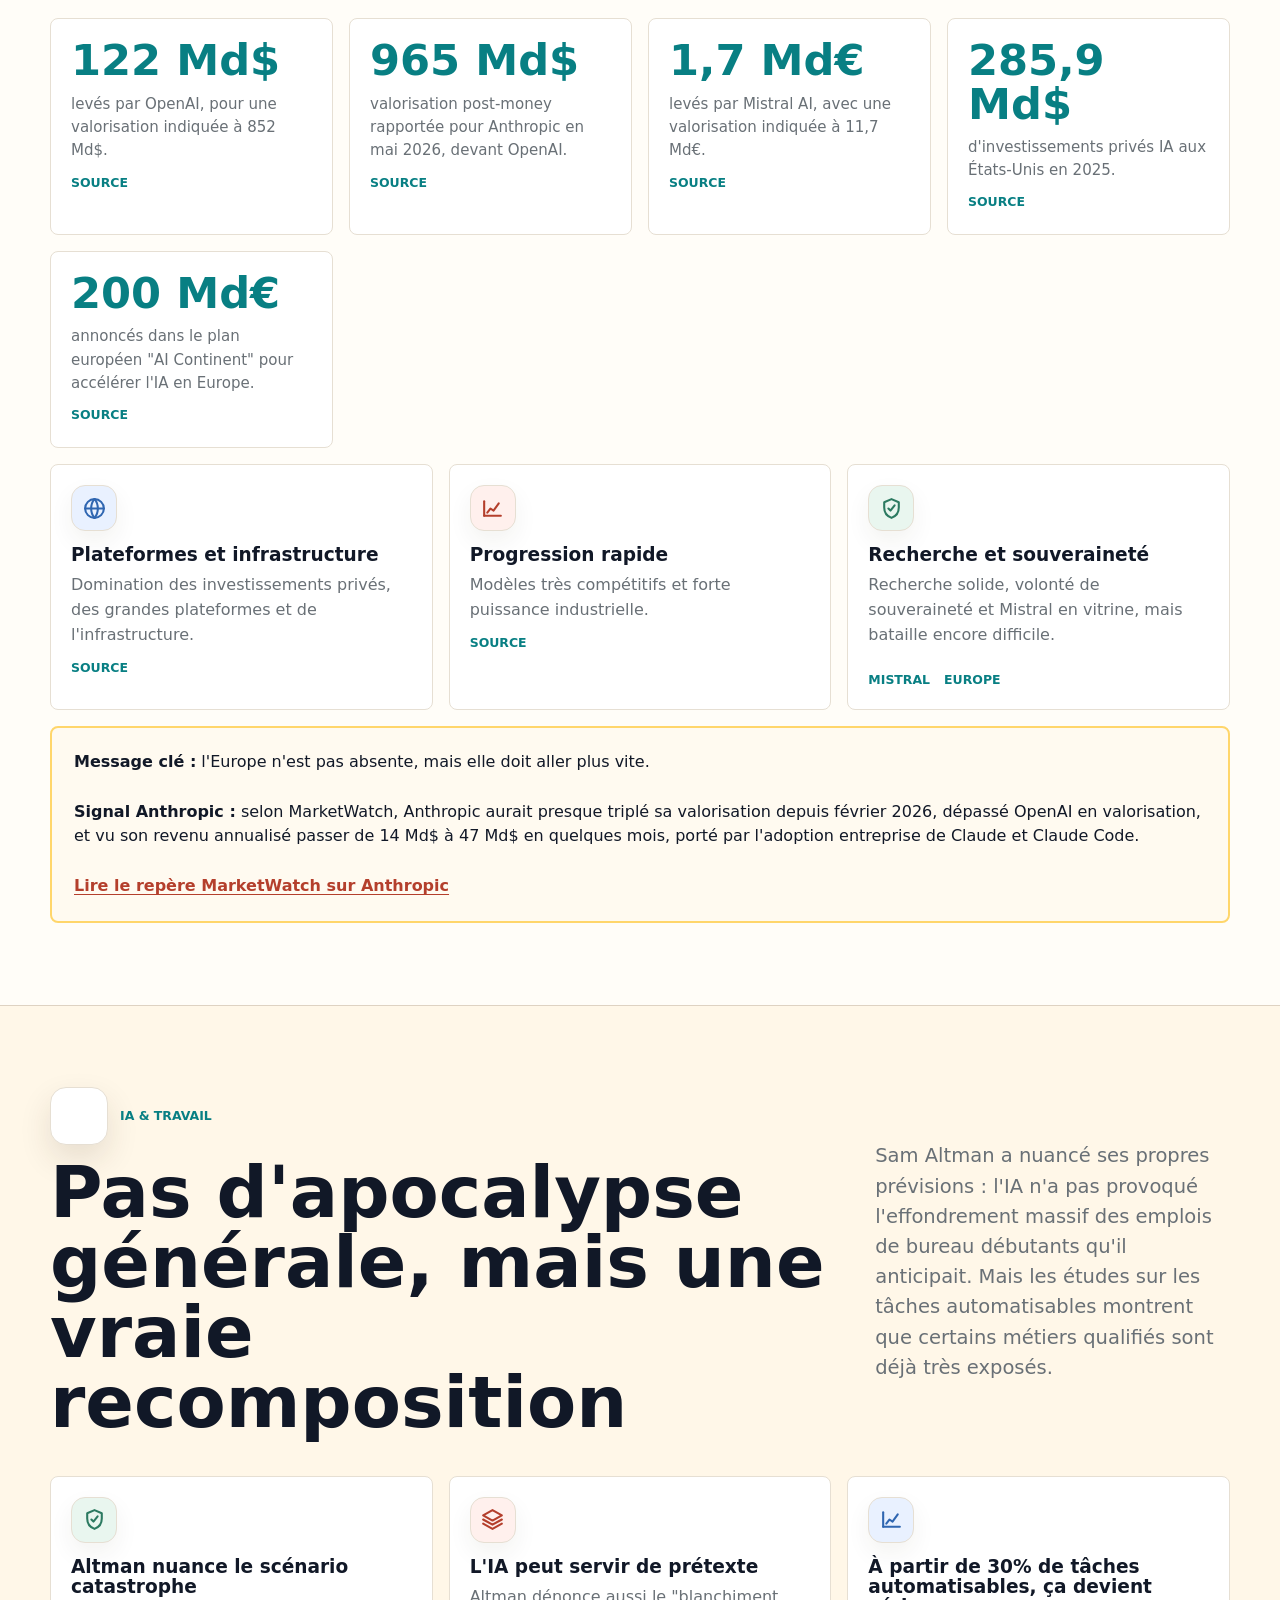
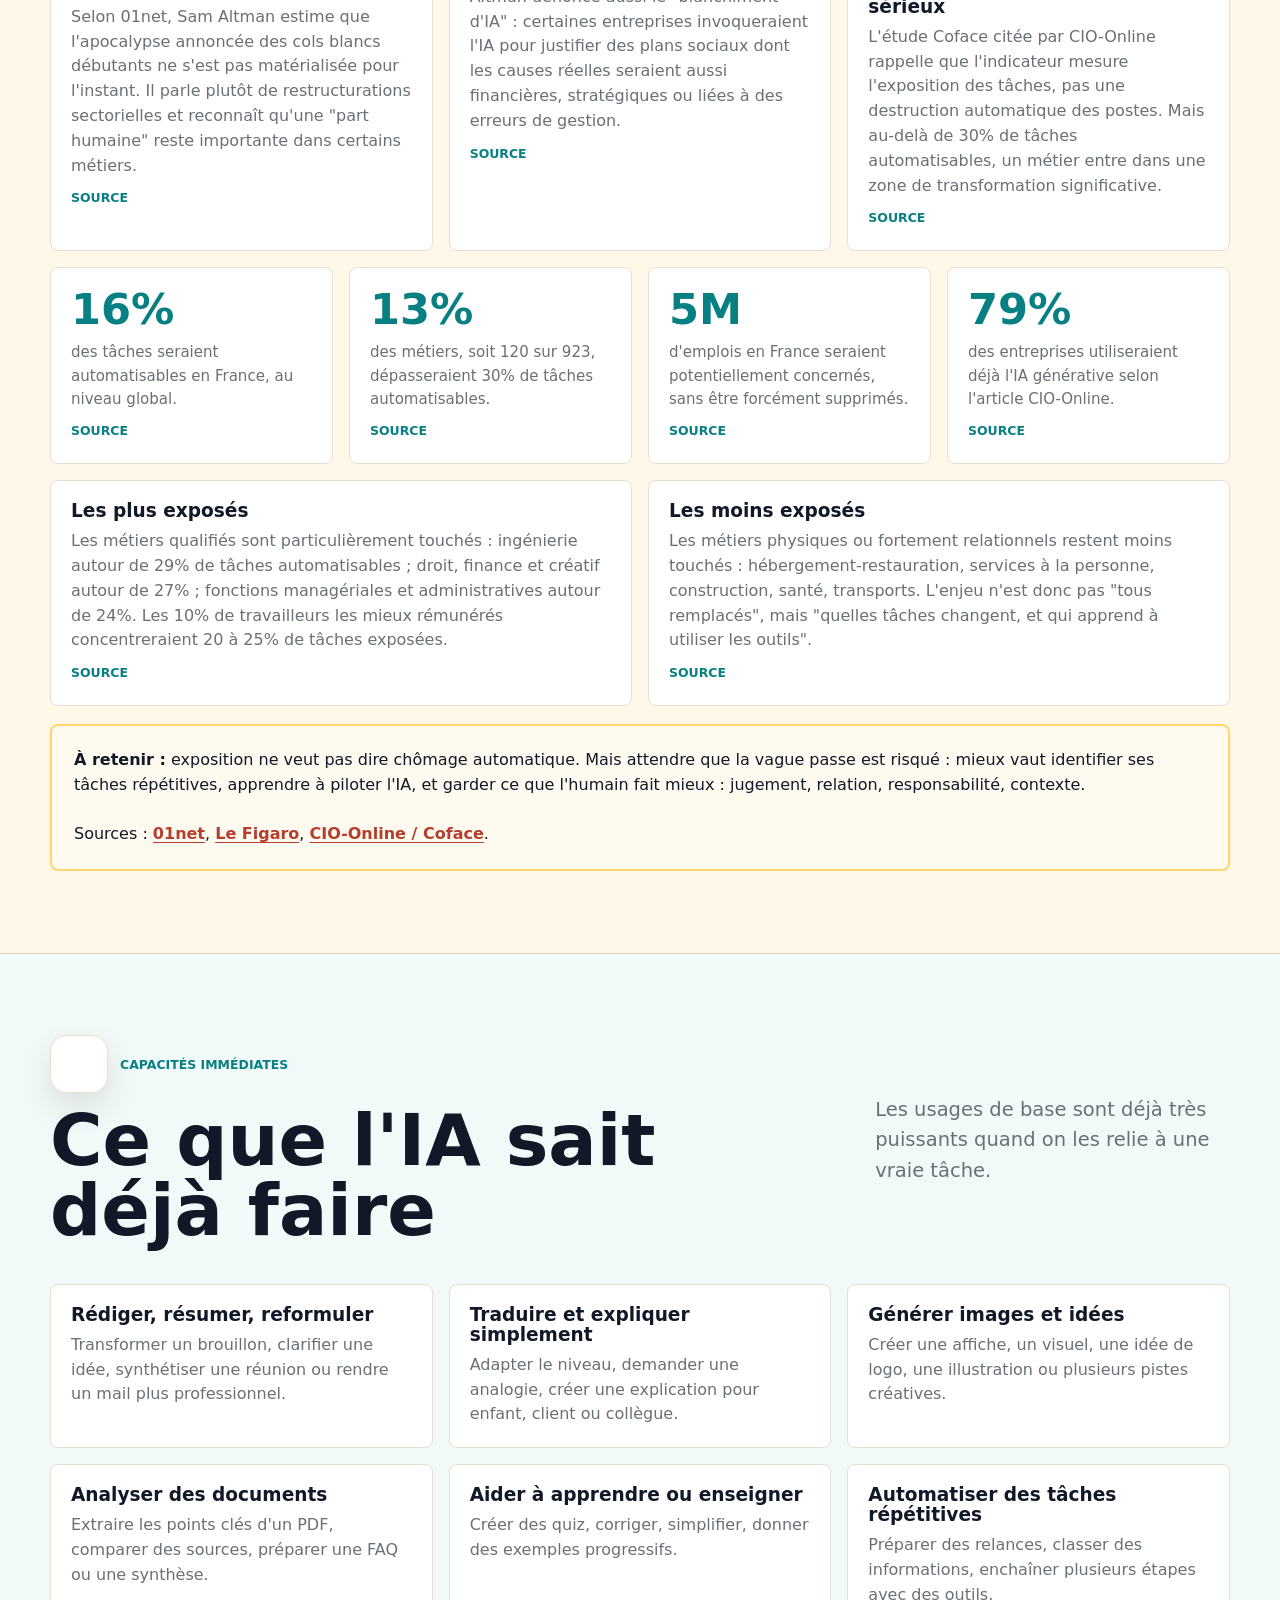
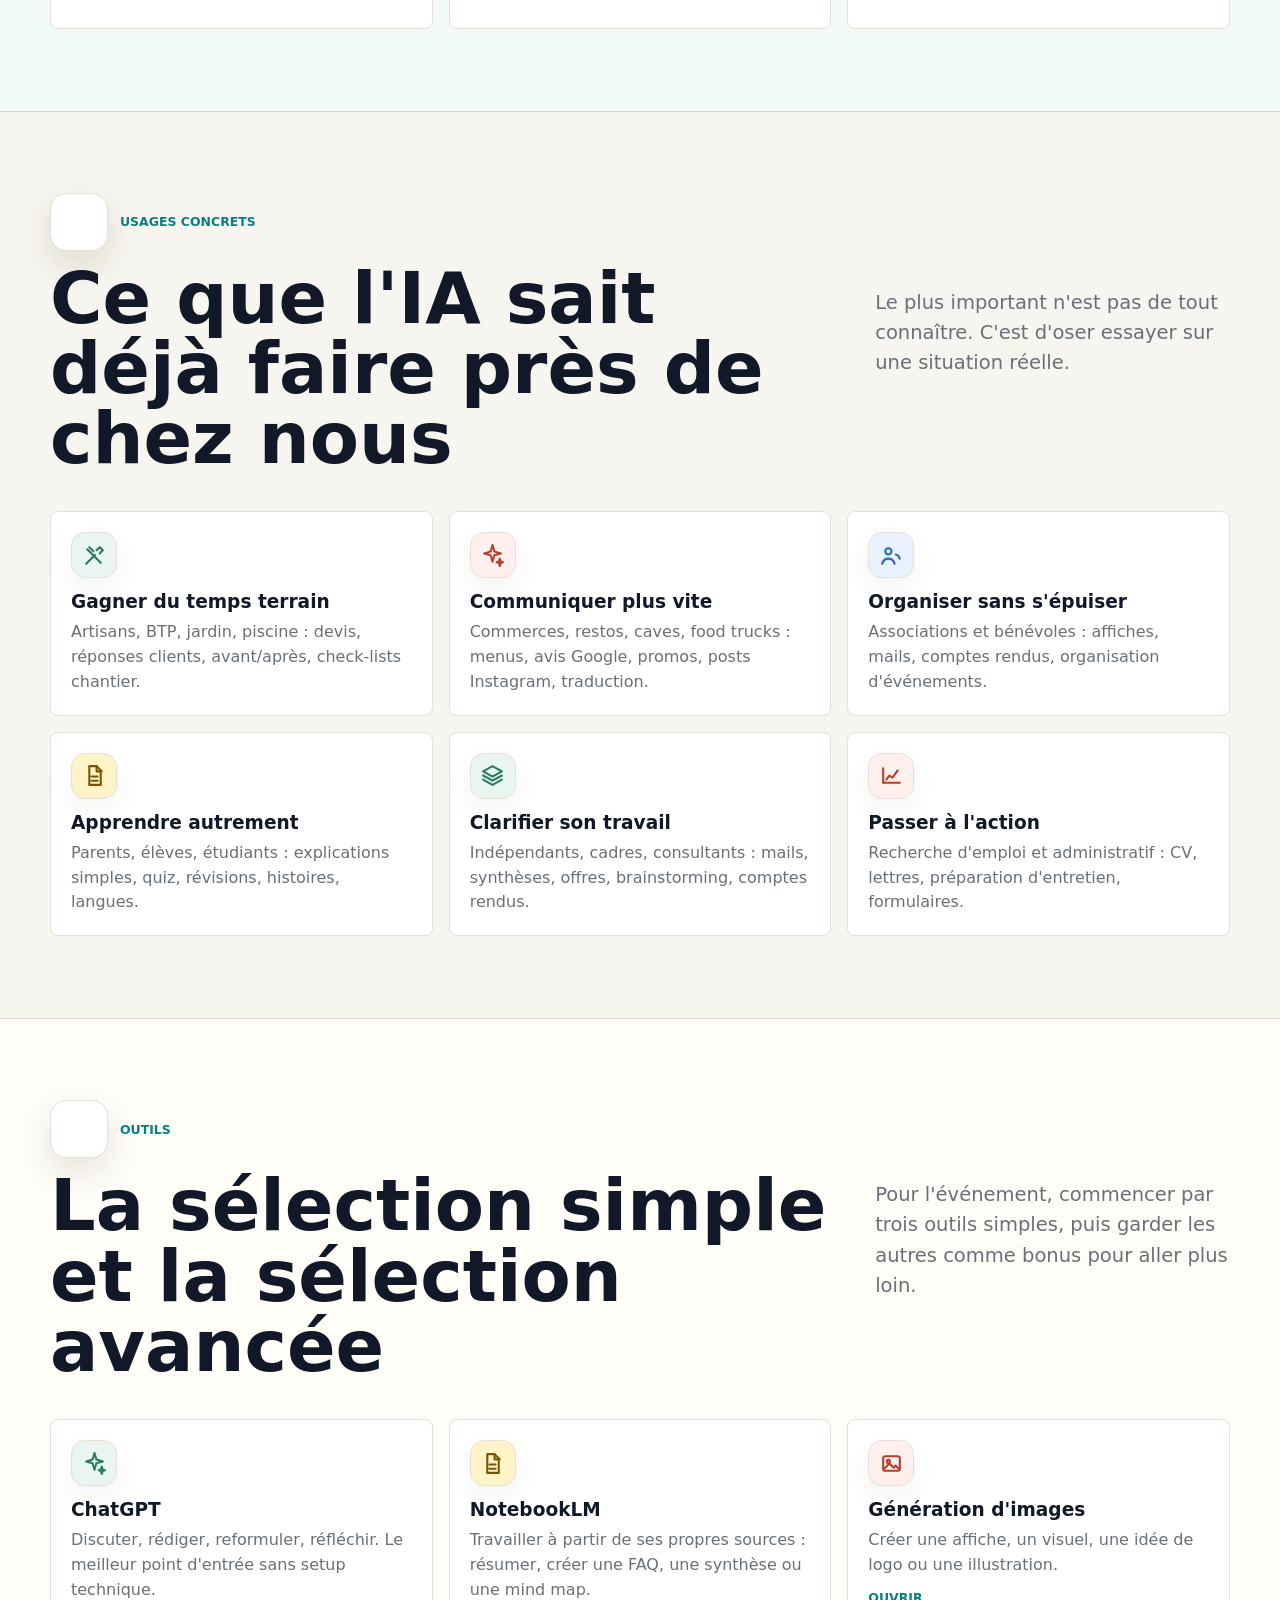
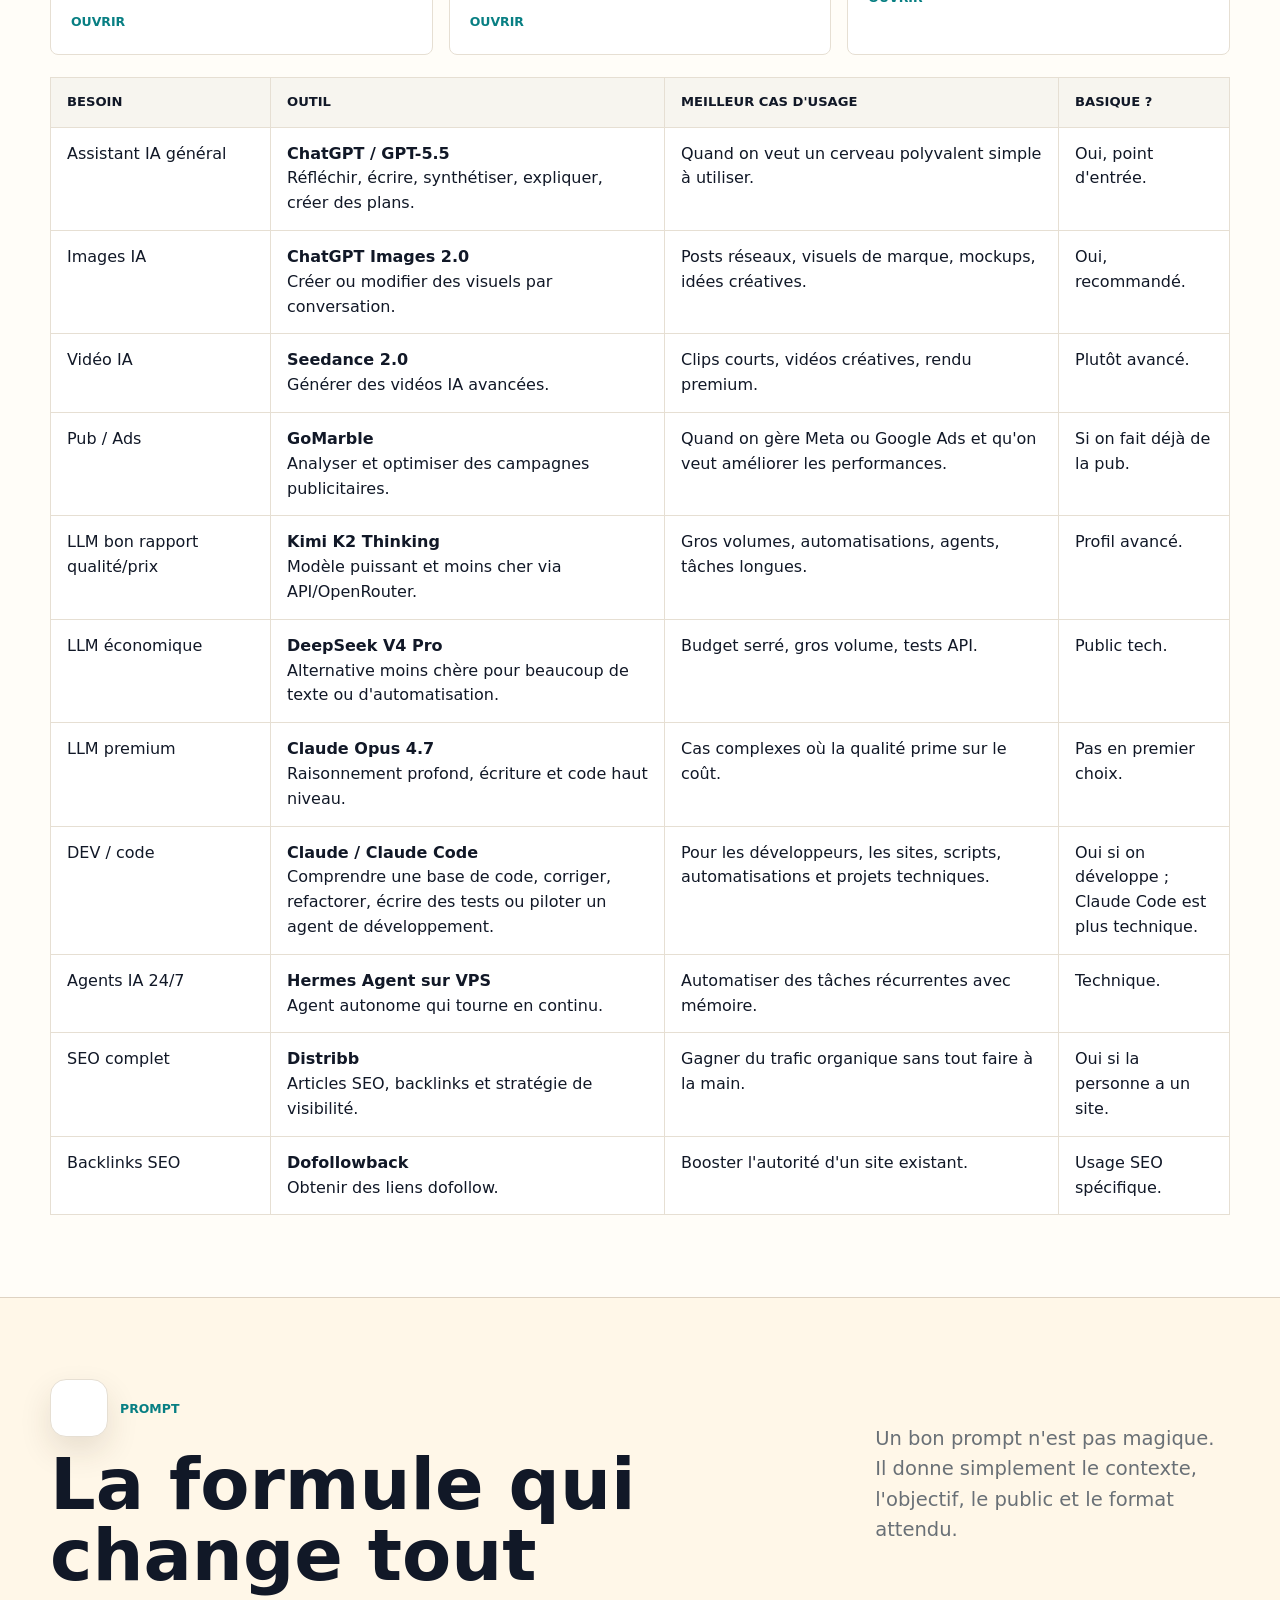
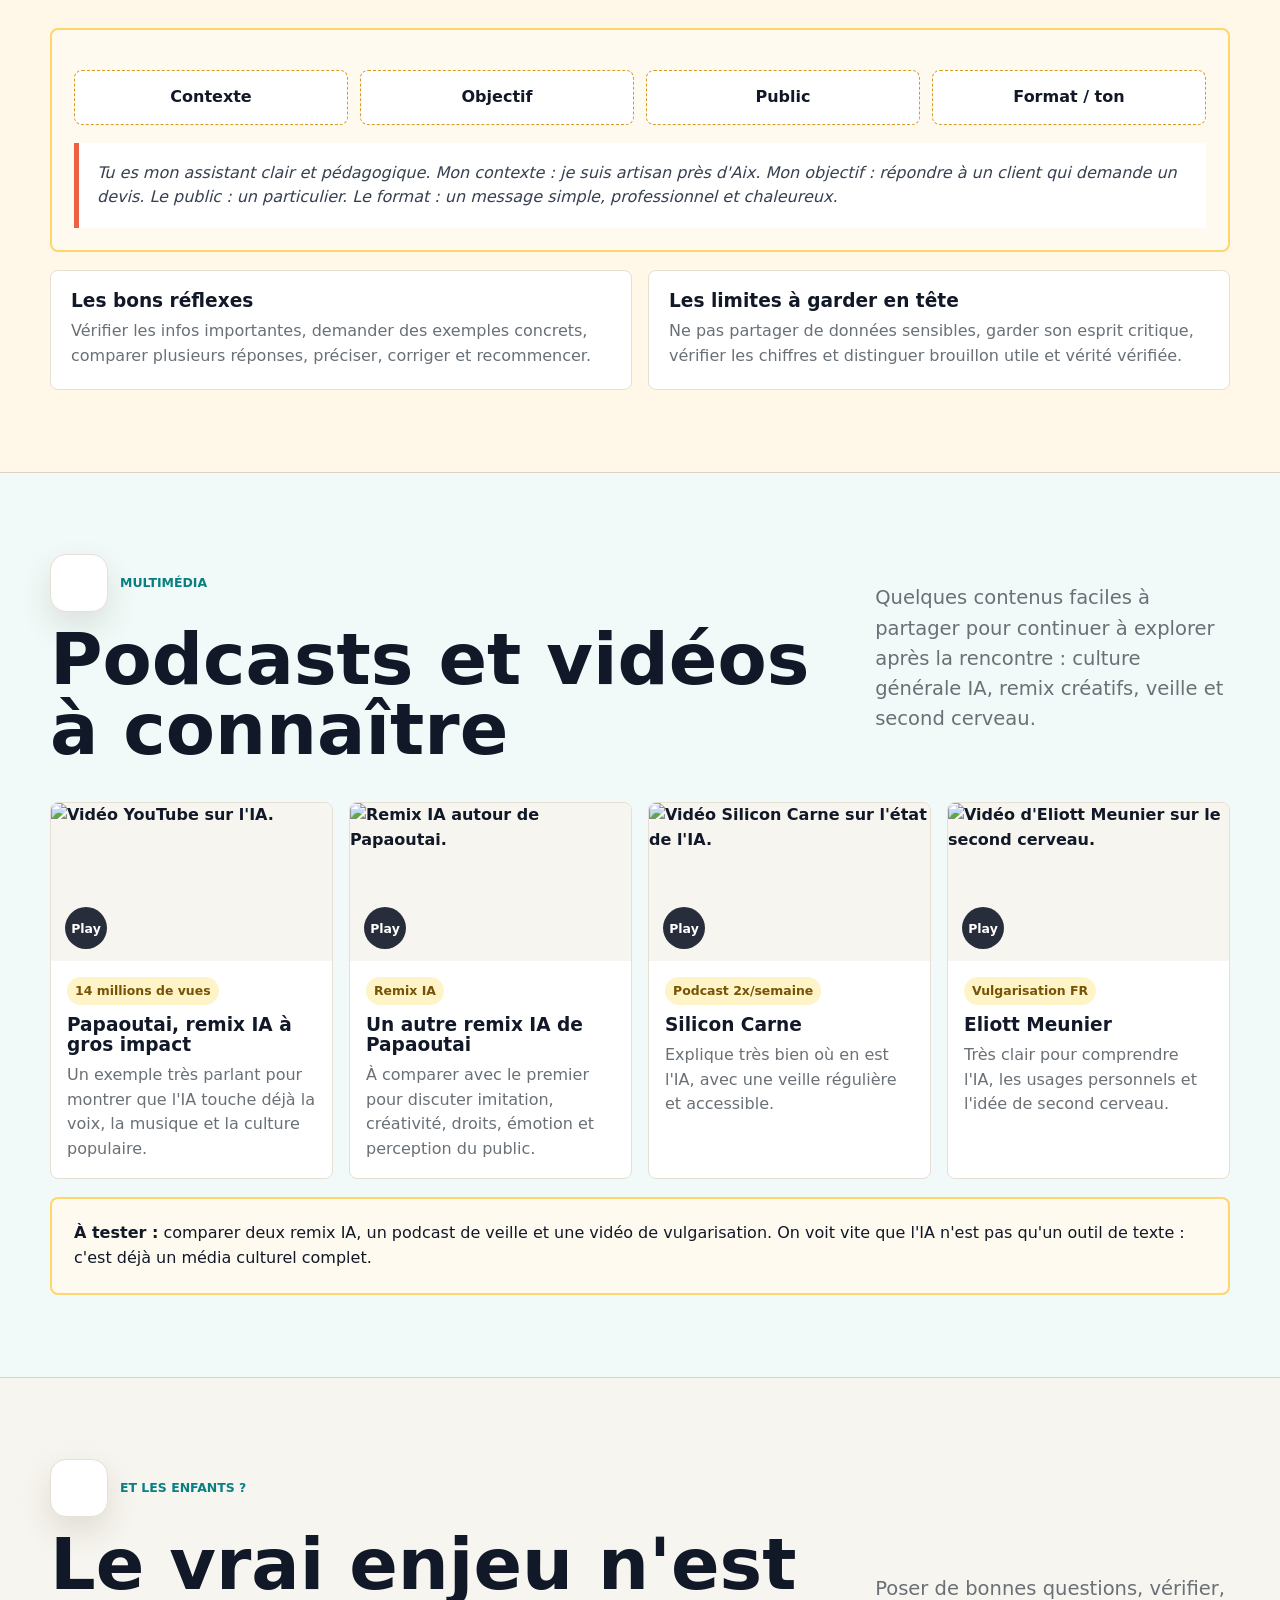
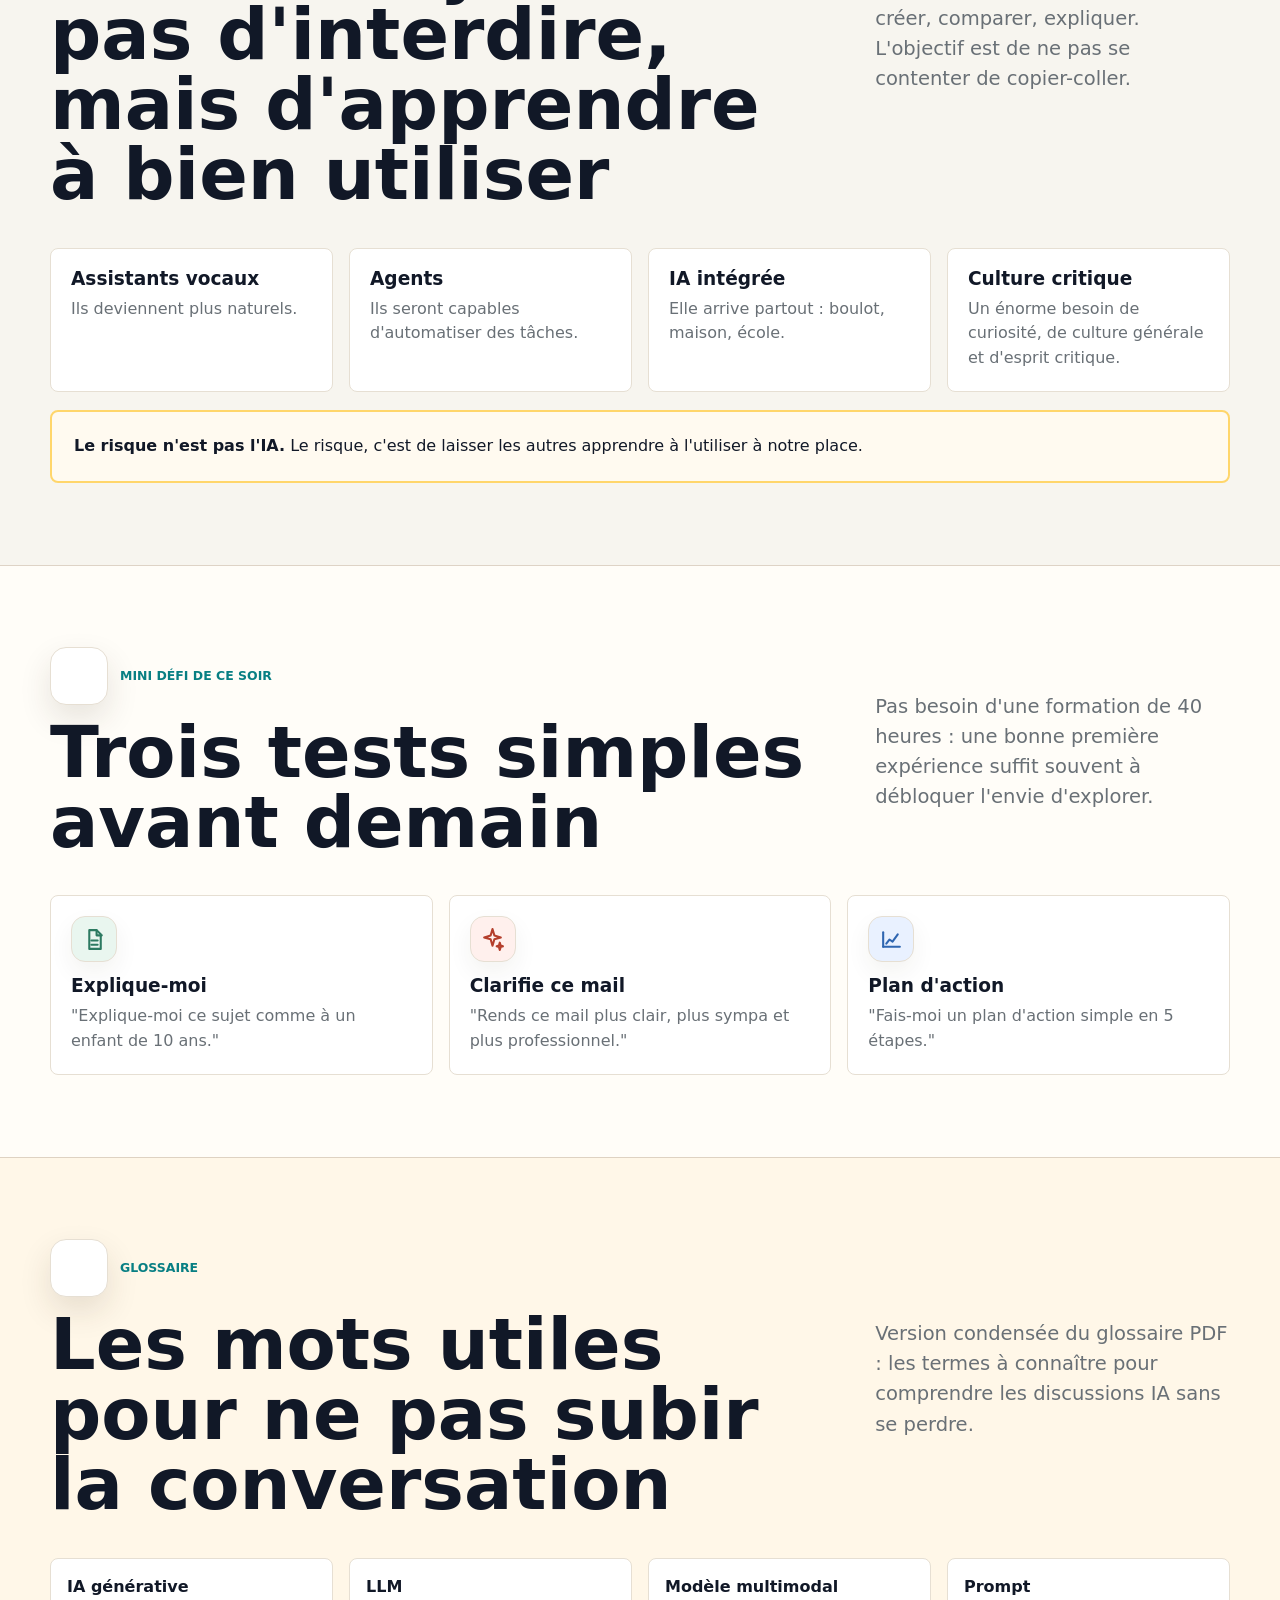
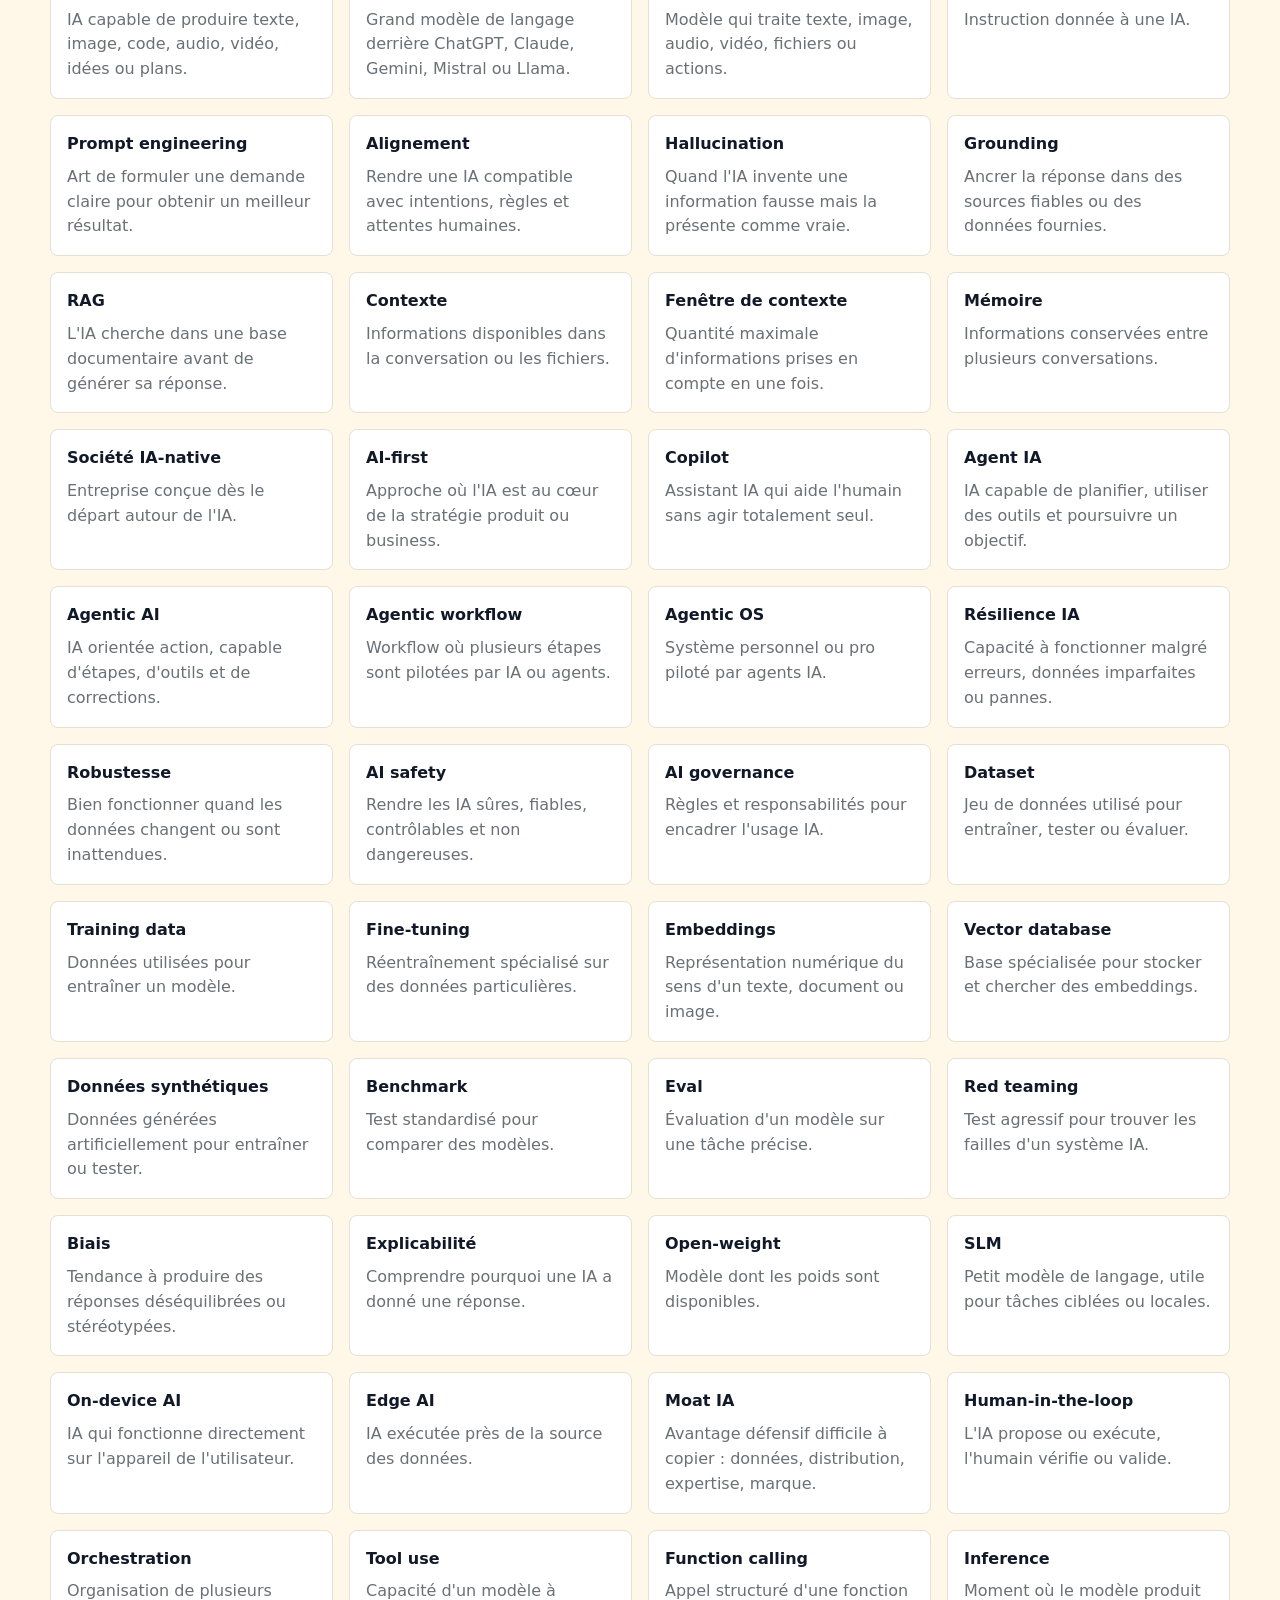
==== commit eb667212: "Replace em-dashes with hyphens throughout Co-Authored-By: Claude Sonnet 4.6 <noreply@anthropic.com>" ====
--- a/index.html
+++ b/index.html
@@ -870,7 +870,7 @@
 
   <header class="hero" id="top">
     <div class="hero-copy">
-      <span class="eyebrow">Comprendre · tester · discuter — Cabriès</span>
+      <span class="eyebrow">Comprendre · tester · discuter - Cabriès</span>
       <h1>L'IA <span class="script">à la cool</span></h1>
       <p class="hero-lead">Une rencontre conviviale pour mieux comprendre l'intelligence artificielle, sans jargon et sans panique. Le but : repartir avec des idées simples à tester chez soi dès demain.</p>
       <div class="hero-actions">
@@ -939,10 +939,10 @@
     <section id="sortie-claude">
       <div class="section-head">
         <div>
-          <span class="eyebrow">Sortie IA · Anthropic · 9 juin 2026 — puis suspension le 13 juin</span>
+          <span class="eyebrow">Sortie IA · Anthropic · 9 juin 2026 - puis suspension le 13 juin</span>
           <h2>Claude Fable 5 : lancé, puis coupé par ordre du gouvernement américain</h2>
         </div>
-        <p class="lead">Anthropic annonce Fable 5 le 9 juin — puis le gouvernement américain invoque la sécurité nationale le 13 juin pour interdire tout accès à des ressortissants étrangers, forçant Anthropic à désactiver Fable 5 et Mythos 5 pour l'ensemble de ses clients.</p>
+        <p class="lead">Anthropic annonce Fable 5 le 9 juin - puis le gouvernement américain invoque la sécurité nationale le 13 juin pour interdire tout accès à des ressortissants étrangers, forçant Anthropic à désactiver Fable 5 et Mythos 5 pour l'ensemble de ses clients.</p>
       </div>
       <div class="grid three">
         <article class="card">
@@ -954,7 +954,7 @@
         <article class="card">
           <span class="card-icon orange" aria-label="Suspension"><svg><use href="#icon-shield"></use></svg></span>
           <h3>Suspension par directive fédérale</h3>
-          <p>Le 13 juin, le gouvernement américain invoque des autorités de sécurité nationale pour interdire l'accès à Fable 5 et Mythos 5 à tout ressortissant étranger — y compris les employés d'Anthropic eux-mêmes. Pour être en conformité, Anthropic coupe l'accès à tout le monde.</p>
+          <p>Le 13 juin, le gouvernement américain invoque des autorités de sécurité nationale pour interdire l'accès à Fable 5 et Mythos 5 à tout ressortissant étranger - y compris les employés d'Anthropic eux-mêmes. Pour être en conformité, Anthropic coupe l'accès à tout le monde.</p>
           <a class="source-link" href="https://x.com/AnthropicAI/status/2065597531644743999" target="_blank" rel="noopener">Communiqué Anthropic sur X</a>
         </article>
         <article class="card">
@@ -965,7 +965,7 @@
         </article>
       </div>
       <div class="prompt-box" style="margin-top: 18px;">
-        <strong>Ce que ça révèle :</strong> les modèles les plus puissants entrent dans une nouvelle catégorie de risque réglementaire — comme les technologies militaires ou les semi-conducteurs. Ce n'est pas Anthropic qui a reculé : c'est l'État américain qui a posé une frontière. Ça illustre à quel point l'IA devient un enjeu géopolitique, pas seulement technologique.
+        <strong>Ce que ça révèle :</strong> les modèles les plus puissants entrent dans une nouvelle catégorie de risque réglementaire - comme les technologies militaires ou les semi-conducteurs. Ce n'est pas Anthropic qui a reculé : c'est l'État américain qui a posé une frontière. Ça illustre à quel point l'IA devient un enjeu géopolitique, pas seulement technologique.
         <br><br>
         <a href="https://x.com/AnthropicAI/status/2065597531644743999" target="_blank" rel="noopener">Lire le communiqué officiel d'Anthropic (X, 13 juin 2026)</a>
       </div>
@@ -988,7 +988,7 @@
         <article class="card">
           <span class="card-icon green" aria-label="Déléguer une tâche réelle"><svg><use href="#icon-tools"></use></svg></span>
           <h3>Déléguer une tâche réelle</h3>
-          <p>Choisir quelque chose de pénible ou répétitif — un mail, un résumé, une idée à développer — et le confier à l'IA dès ce soir.</p>
+          <p>Choisir quelque chose de pénible ou répétitif - un mail, un résumé, une idée à développer - et le confier à l'IA dès ce soir.</p>
         </article>
         <article class="card">
           <span class="card-icon orange" aria-label="Garder l'esprit critique"><svg><use href="#icon-shield"></use></svg></span>
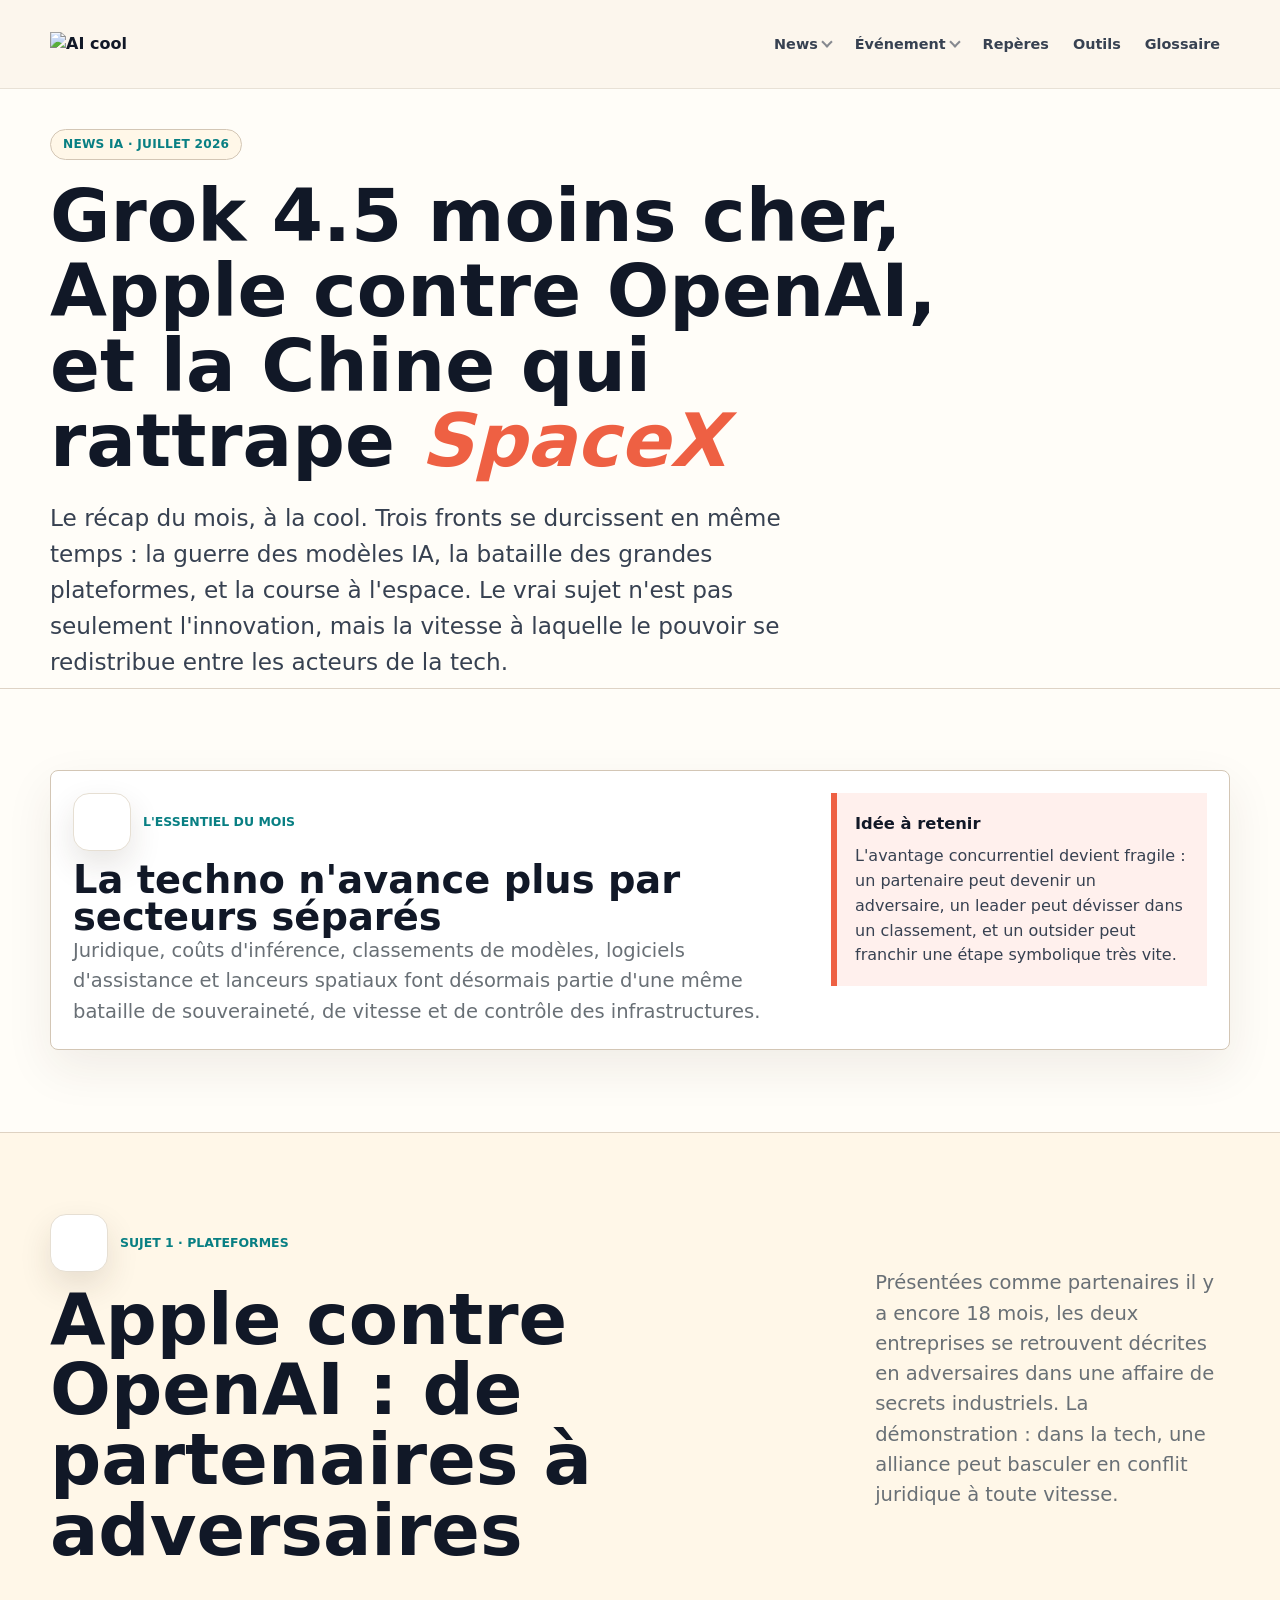
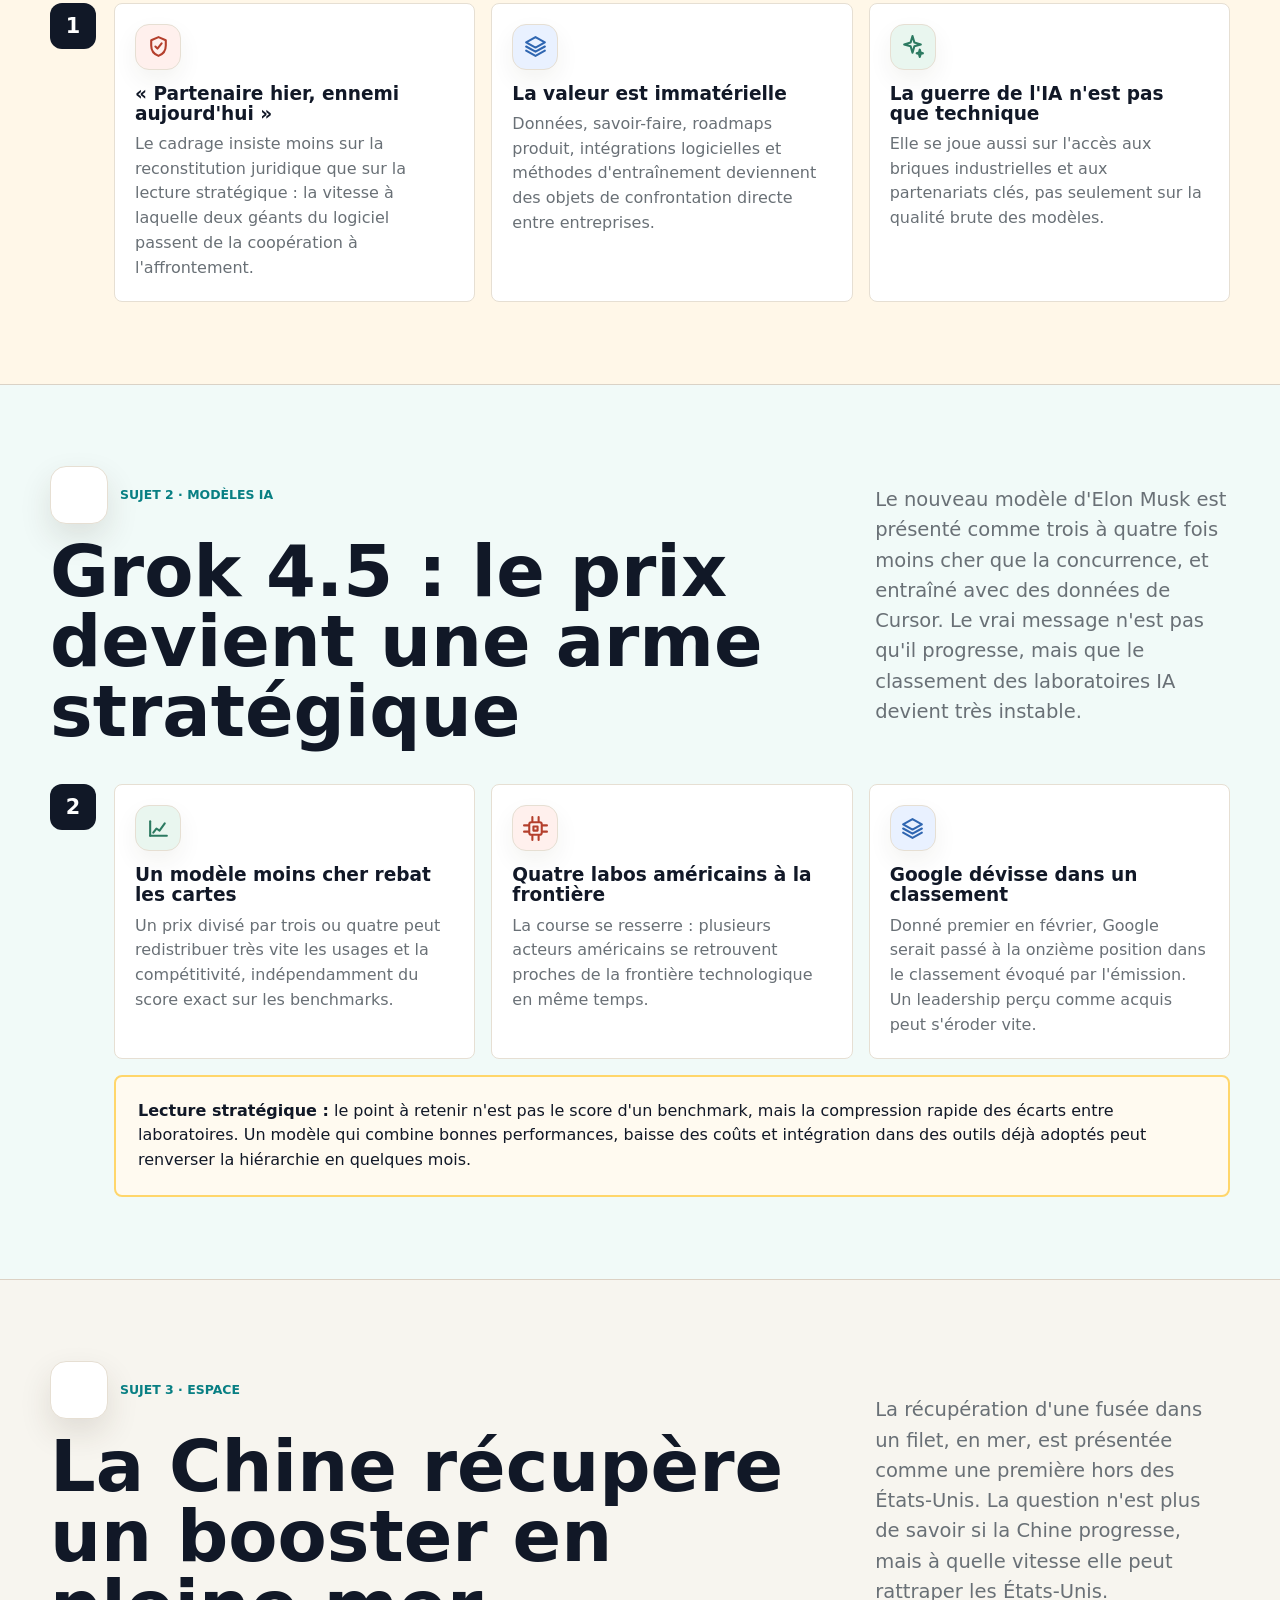
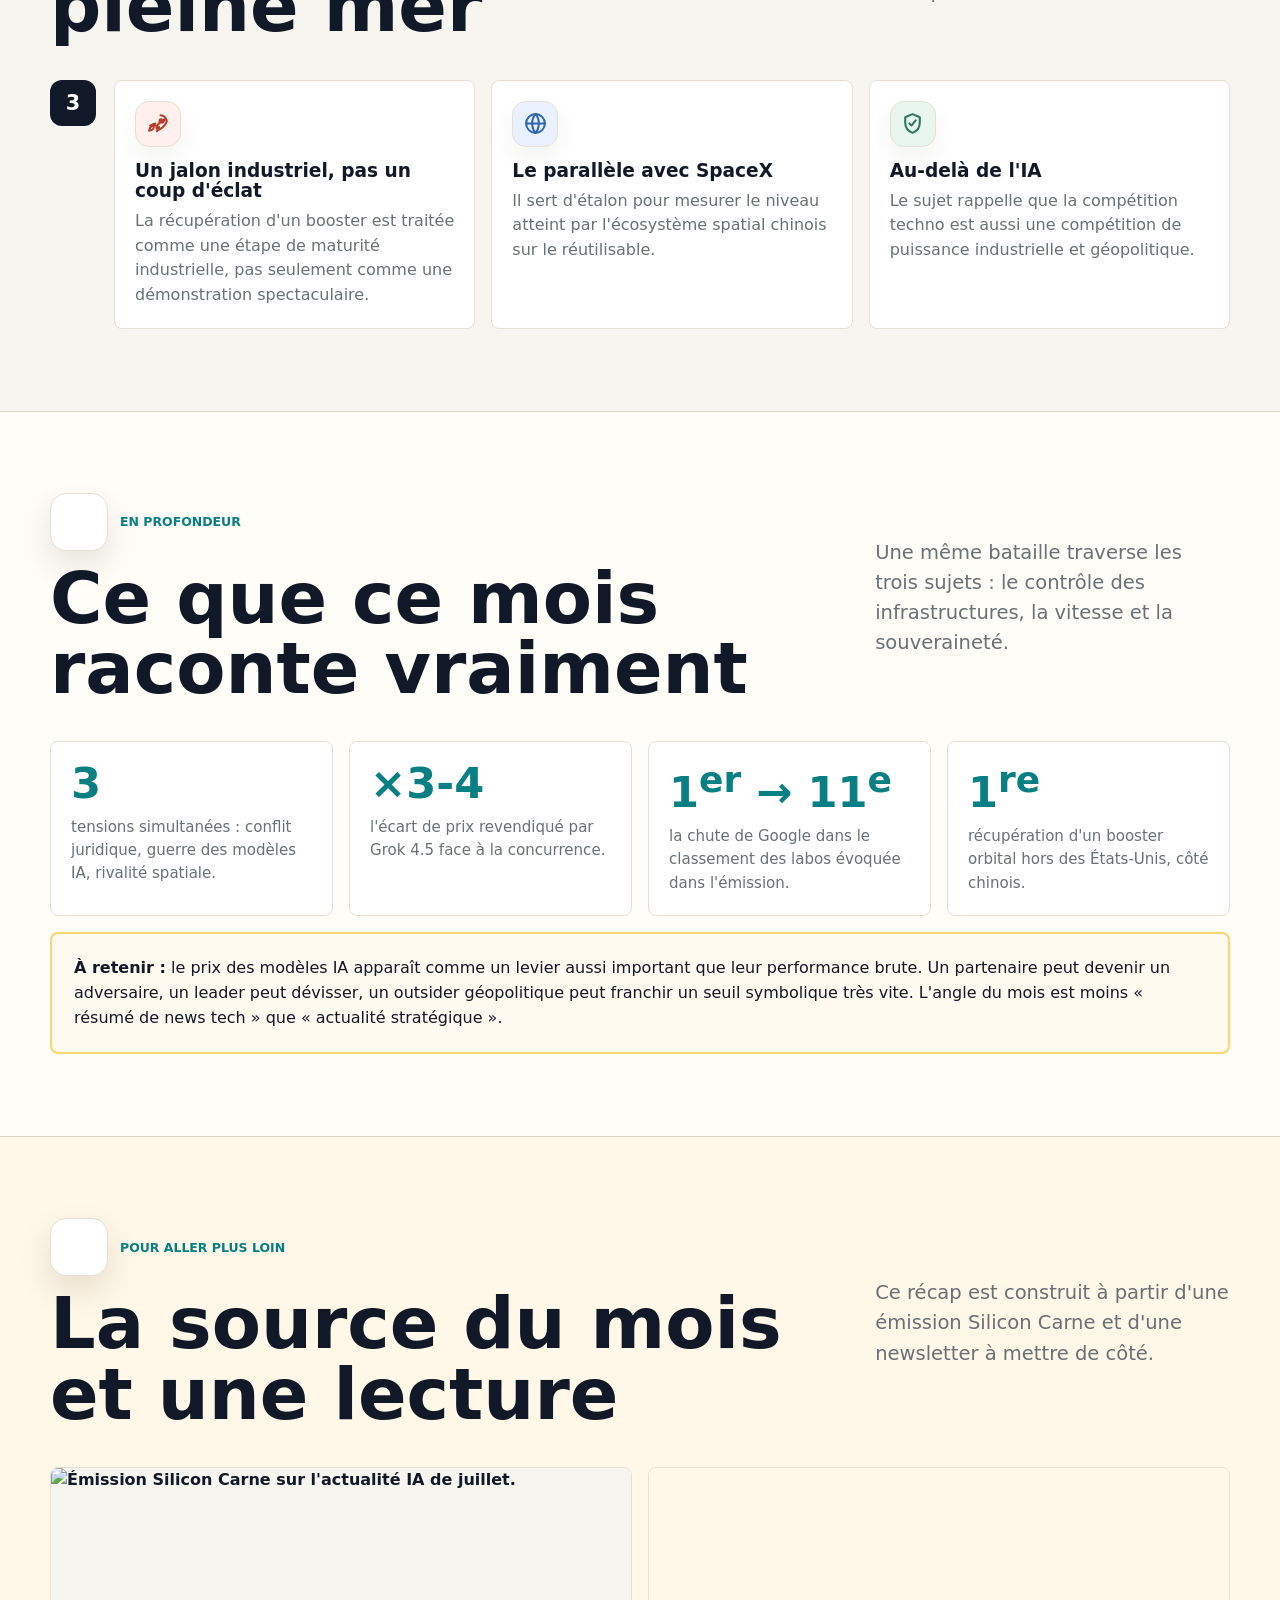
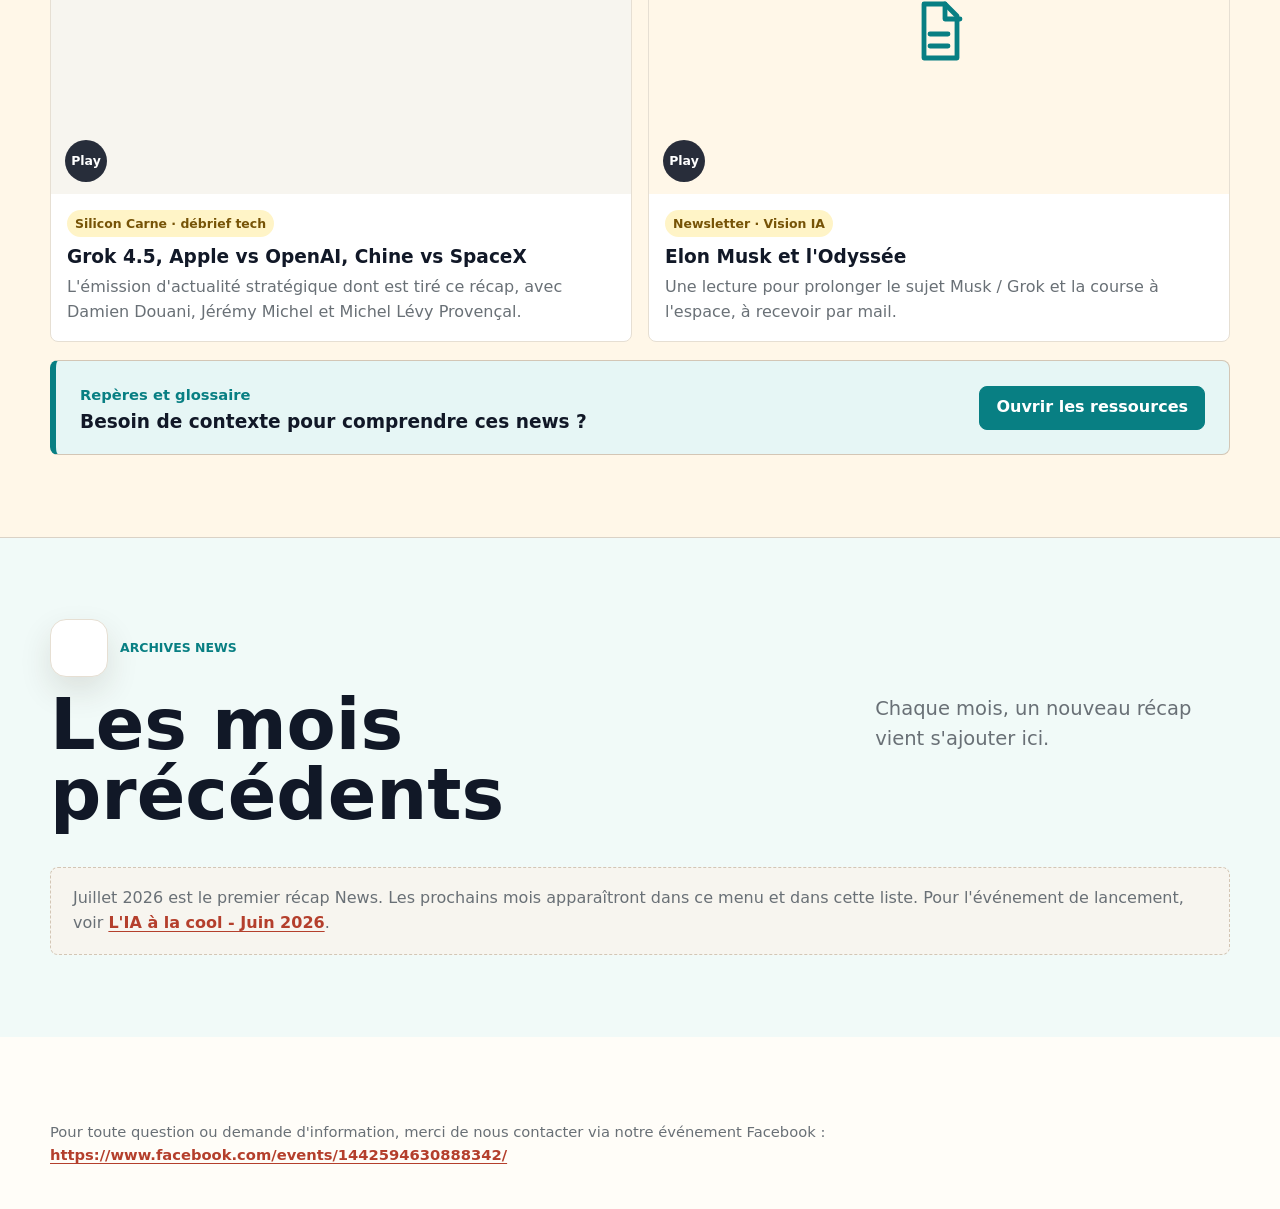
==== commit 5c4feca9: "Restructure le site en News / Evenement / Ressources Nouvelle home = recap News Juillet 2026 (Grok 4" ====
--- a/index.html
+++ b/index.html
@@ -3,839 +3,13 @@
 <head>
   <meta charset="utf-8">
   <meta name="viewport" content="width=device-width, initial-scale=1">
-  <title>AI cool - L'IA à la cool</title>
-  <meta name="description" content="L'IA à la cool : comprendre, tester et discuter l'intelligence artificielle sans jargon.">
+  <title>AI cool - News IA - Juillet 2026</title>
+  <meta name="description" content="L'actualité IA du mois, à la cool : Grok 4.5 moins cher, Apple contre OpenAI et la Chine qui rattrape SpaceX. Comprendre l'IA sans jargon.">
   <link rel="icon" href="favicon.ico" sizes="any">
   <link rel="icon" href="favicon-32.png" type="image/png" sizes="32x32">
   <link rel="icon" href="favicon-192.png" type="image/png" sizes="192x192">
   <link rel="apple-touch-icon" href="apple-touch-icon.png">
-  <style>
-    :root {
-      color-scheme: light;
-      --canvas: #fffdf8;
-      --paper: #ffffff;
-      --paper-warm: #fff7e8;
-      --surface: #f7f5ef;
-      --ink: #111827;
-      --ink-soft: #374151;
-      --muted: #697076;
-      --line: #e6dfd3;
-      --line-strong: #d3c6b5;
-      --orange: #ee6043;
-      --orange-deep: #b43f2c;
-      --teal: #087f83;
-      --teal-soft: #e6f6f5;
-      --blue: #2f66b1;
-      --blue-soft: #e9f1ff;
-      --yellow: #ffd66b;
-      --yellow-soft: #fff4c7;
-      --green: #2c7a61;
-      --green-soft: #e9f6ef;
-      --rose-soft: #fff0ed;
-      --shadow: 0 18px 48px rgba(58, 43, 24, 0.08);
-      --radius: 8px;
-      --max: 1180px;
-    }
-
-    * {
-      box-sizing: border-box;
-    }
-
-    html {
-      scroll-behavior: smooth;
-    }
-
-    body {
-      margin: 0;
-      font-family: Inter, ui-sans-serif, system-ui, -apple-system, BlinkMacSystemFont, "Segoe UI", sans-serif;
-      color: var(--ink);
-      background: var(--canvas);
-      line-height: 1.55;
-    }
-
-    img {
-      display: block;
-      max-width: 100%;
-    }
-
-    a {
-      color: var(--orange-deep);
-      font-weight: 700;
-      text-decoration-thickness: 0.08em;
-      text-underline-offset: 0.18em;
-    }
-
-    .site-nav {
-      position: sticky;
-      top: 0;
-      z-index: 10;
-      border-bottom: 1px solid rgba(230, 223, 211, 0.86);
-      background: rgba(252, 246, 237, 0.97);
-      backdrop-filter: blur(14px);
-    }
-
-    .nav-inner {
-      width: min(var(--max), calc(100% - 32px));
-      min-height: 88px;
-      margin: 0 auto;
-      display: flex;
-      align-items: center;
-      justify-content: space-between;
-      gap: 16px;
-    }
-
-    .brand {
-      display: inline-flex;
-      align-items: center;
-      color: var(--ink);
-      text-decoration: none;
-    }
-
-    .brand-logo {
-      width: 92px;
-      height: auto;
-      display: block;
-    }
-
-    .nav-links {
-      display: flex;
-      flex-wrap: wrap;
-      justify-content: flex-end;
-      gap: 4px;
-    }
-
-    .nav-links a {
-      padding: 8px 10px;
-      border-radius: 6px;
-      color: var(--ink-soft);
-      font-size: 0.9rem;
-      font-weight: 650;
-      text-decoration: none;
-    }
-
-    .nav-links a:hover {
-      background: var(--surface);
-      color: var(--ink);
-    }
-
-    .hero {
-      --section-img: url("AIcool.webp");
-      width: min(var(--max), calc(100% - 32px));
-      margin: 0 auto;
-      padding: 44px 0 34px;
-      display: grid;
-      grid-template-columns: minmax(0, 1.05fr) minmax(360px, 0.95fr);
-      gap: 32px;
-      align-items: center;
-    }
-
-    .hero-copy {
-      padding: 24px 0;
-    }
-
-    .eyebrow {
-      display: inline-flex;
-      align-items: center;
-      gap: 12px;
-      min-height: 58px;
-      padding: 0;
-      border: 0;
-      border-radius: 0;
-      background: transparent;
-      color: var(--teal);
-      font-size: 0.78rem;
-      font-weight: 850;
-      text-transform: uppercase;
-    }
-
-    .eyebrow::before {
-      content: "";
-      display: grid;
-      place-items: center;
-      width: 56px;
-      height: 56px;
-      border: 1px solid var(--line);
-      border-radius: 16px;
-      background: var(--paper) var(--section-img, url("AIcool.webp")) center / cover no-repeat;
-      box-shadow: 0 14px 32px rgba(58, 43, 24, 0.12);
-      line-height: 1;
-    }
-
-    h1,
-    h2,
-    h3 {
-      margin: 0;
-      line-height: 1.08;
-      letter-spacing: 0;
-    }
-
-    h1 {
-      max-width: 760px;
-      margin-top: 18px;
-      font-size: clamp(3.1rem, 8vw, 6.2rem);
-      font-weight: 900;
-    }
-
-    .script {
-      color: var(--orange);
-      font-style: italic;
-      font-weight: 760;
-    }
-
-    .hero-lead {
-      max-width: 680px;
-      margin: 22px 0 0;
-      color: var(--ink-soft);
-      font-size: clamp(1.12rem, 2vw, 1.45rem);
-    }
-
-    .hero-actions {
-      display: flex;
-      flex-wrap: wrap;
-      gap: 12px;
-      margin-top: 26px;
-    }
-
-    .button {
-      display: inline-flex;
-      align-items: center;
-      justify-content: center;
-      min-height: 44px;
-      padding: 0 16px;
-      border-radius: 8px;
-      border: 1px solid var(--line-strong);
-      color: var(--ink);
-      background: var(--paper);
-      font-weight: 750;
-      text-decoration: none;
-    }
-
-    .button.primary {
-      border-color: var(--teal);
-      background: var(--teal);
-      color: white;
-    }
-
-    .button.warm {
-      border-color: var(--orange);
-      background: var(--orange);
-      color: white;
-    }
-
-    .hero-media {
-      position: relative;
-      padding: 10px;
-      border: 1px solid var(--line);
-      border-radius: 8px;
-      background: var(--paper);
-      box-shadow: var(--shadow);
-    }
-
-    .hero-media img {
-      border-radius: 6px;
-      aspect-ratio: 16 / 10;
-      object-fit: cover;
-      object-position: left center;
-    }
-
-    main {
-      position: relative;
-      isolation: isolate;
-      width: min(var(--max), calc(100% - 32px));
-      margin: 0 auto;
-      padding: 0 0 84px;
-    }
-
-    section {
-      --section-bg: var(--canvas);
-      --section-img: url("AIcool.webp");
-      position: relative;
-      z-index: 0;
-      padding: 82px 0;
-      border-top: 0;
-    }
-
-    section::before {
-      content: "";
-      position: absolute;
-      z-index: -1;
-      top: 0;
-      bottom: 0;
-      left: 50%;
-      width: 100vw;
-      transform: translateX(-50%);
-      border-top: 1px solid rgba(211, 198, 181, 0.74);
-      background: var(--section-bg);
-    }
-
-    section > * {
-      position: relative;
-      z-index: 1;
-    }
-
-    section:nth-of-type(4n + 1) {
-      --section-bg: #fffdf8;
-      --section-img: url("section-event.webp");
-    }
-
-    section:nth-of-type(4n + 2) {
-      --section-bg: #fff7e8;
-      --section-img: url("AIcool.webp");
-    }
-
-    section:nth-of-type(4n + 3) {
-      --section-bg: #f1faf8;
-      --section-img: url("section-human.webp");
-    }
-
-    section:nth-of-type(4n) {
-      --section-bg: #f7f5ef;
-      --section-img: url("section-tools.webp");
-    }
-
-    #news {
-      --section-bg: #fffaf0;
-      --section-img: url("section-event.webp");
-    }
-
-    #reperes {
-      --section-img: url("section-guide.webp");
-    }
-
-    #supports {
-      --section-img: url("section-tools.webp");
-    }
-
-    .section-head {
-      display: grid;
-      grid-template-columns: minmax(0, 0.92fr) minmax(280px, 0.42fr);
-      gap: 48px;
-      align-items: center;
-      margin-bottom: 38px;
-    }
-
-    h2 {
-      max-width: 980px;
-      margin-top: 12px;
-      font-size: clamp(2.55rem, 5.6vw, 5.35rem);
-      font-weight: 900;
-      line-height: 0.98;
-    }
-
-    h3 {
-      font-size: 1.16rem;
-      font-weight: 820;
-    }
-
-    .lead {
-      margin: 0;
-      color: var(--muted);
-      font-size: clamp(1.05rem, 1.7vw, 1.22rem);
-      line-height: 1.55;
-    }
-
-    .news-panel {
-      padding: 22px;
-      border: 1px solid var(--line-strong);
-      border-radius: 8px;
-      background: var(--paper);
-      box-shadow: var(--shadow);
-    }
-
-    .news-top {
-      display: grid;
-      grid-template-columns: minmax(0, 0.82fr) minmax(300px, 0.42fr);
-      gap: 24px;
-      align-items: start;
-    }
-
-    .meta {
-      color: var(--muted);
-      font-size: 0.92rem;
-      font-weight: 650;
-    }
-
-    .news-title {
-      margin-top: 10px;
-      font-size: clamp(1.7rem, 3vw, 2.55rem);
-    }
-
-    .quote-card {
-      padding: 18px;
-      border-left: 6px solid var(--orange);
-      background: var(--rose-soft);
-      color: var(--ink-soft);
-    }
-
-    .quote-card strong {
-      display: block;
-      margin-bottom: 8px;
-      color: var(--ink);
-      font-size: 1.02rem;
-    }
-
-    .grid {
-      display: grid;
-      gap: 16px;
-    }
-
-    .grid.two {
-      grid-template-columns: repeat(2, minmax(0, 1fr));
-    }
-
-    .grid.three {
-      grid-template-columns: repeat(3, minmax(0, 1fr));
-    }
-
-    .grid.four {
-      grid-template-columns: repeat(4, minmax(0, 1fr));
-    }
-
-    .card,
-    .tile,
-    .term {
-      border: 1px solid var(--line);
-      border-radius: var(--radius);
-      background: var(--paper);
-    }
-
-    .card {
-      padding: 20px;
-    }
-
-    .card p,
-    .tile p,
-    .term p {
-      margin: 8px 0 0;
-      color: var(--muted);
-    }
-
-    .media-grid {
-      display: grid;
-      grid-template-columns: repeat(4, minmax(0, 1fr));
-      gap: 16px;
-    }
-
-    .media-card {
-      display: flex;
-      min-height: 100%;
-      flex-direction: column;
-      overflow: hidden;
-      border: 1px solid var(--line);
-      border-radius: 8px;
-      background: var(--paper);
-      color: var(--ink);
-      text-decoration: none;
-      transition: transform 160ms ease, border-color 160ms ease, box-shadow 160ms ease;
-    }
-
-    .media-card:hover {
-      transform: translateY(-2px);
-      border-color: var(--line-strong);
-      box-shadow: var(--shadow);
-    }
-
-    .media-thumb {
-      position: relative;
-      aspect-ratio: 16 / 9;
-      overflow: hidden;
-      background: var(--surface);
-    }
-
-    .media-thumb img {
-      width: 100%;
-      height: 100%;
-      object-fit: cover;
-    }
-
-    .media-thumb::after {
-      content: "Play";
-      position: absolute;
-      left: 14px;
-      bottom: 12px;
-      width: 42px;
-      height: 42px;
-      display: grid;
-      place-items: center;
-      border-radius: 999px;
-      background: rgba(17, 24, 39, 0.9);
-      color: white;
-      font-size: 0.78rem;
-      font-weight: 900;
-    }
-
-    .media-body {
-      padding: 16px;
-    }
-
-    .media-body p {
-      margin: 8px 0 0;
-      color: var(--muted);
-      font-weight: 500;
-    }
-
-    .media-note {
-      display: inline-flex;
-      width: fit-content;
-      margin-bottom: 10px;
-      padding: 4px 8px;
-      border-radius: 999px;
-      background: var(--yellow-soft);
-      color: #765307;
-      font-size: 0.78rem;
-      font-weight: 850;
-    }
-
-    .card-icon {
-      display: grid;
-      place-items: center;
-      width: 46px;
-      height: 46px;
-      margin-bottom: 14px;
-      border: 1px solid var(--line);
-      border-radius: 14px;
-      background: var(--surface);
-      color: var(--ink-soft);
-      box-shadow: 0 10px 24px rgba(58, 43, 24, 0.06);
-    }
-
-    .card-icon svg {
-      width: 25px;
-      height: 25px;
-      fill: none;
-      stroke: currentColor;
-      stroke-width: 2;
-      stroke-linecap: round;
-      stroke-linejoin: round;
-    }
-
-    .card-icon.orange {
-      background: var(--rose-soft);
-      color: var(--orange-deep);
-    }
-
-    .card-icon.blue {
-      background: var(--blue-soft);
-      color: var(--blue);
-    }
-
-    .card-icon.green {
-      background: var(--green-soft);
-      color: var(--green);
-    }
-
-    .card-icon.yellow {
-      background: var(--yellow-soft);
-      color: #7a5400;
-    }
-
-    .source-link,
-    .source-list a {
-      display: inline-flex;
-      width: fit-content;
-      margin-top: 10px;
-      color: var(--teal);
-      font-size: 0.78rem;
-      font-weight: 850;
-      text-transform: uppercase;
-      text-decoration: none;
-    }
-
-    .source-link:hover,
-    .source-list a:hover {
-      color: var(--orange-deep);
-      text-decoration: underline;
-      text-underline-offset: 0.18em;
-    }
-
-    .source-list {
-      display: flex;
-      flex-wrap: wrap;
-      gap: 8px 14px;
-      margin-top: 12px;
-    }
-
-    .stat {
-      padding: 20px;
-      border: 1px solid var(--line);
-      border-radius: 8px;
-      background: var(--paper);
-    }
-
-    .stat strong {
-      display: block;
-      color: var(--teal);
-      font-size: clamp(1.7rem, 3.5vw, 2.7rem);
-      line-height: 1;
-    }
-
-    .stat span {
-      display: block;
-      margin-top: 10px;
-      color: var(--muted);
-      font-size: 0.94rem;
-    }
-
-    .timeline {
-      display: grid;
-      grid-template-columns: repeat(5, minmax(0, 1fr));
-      gap: 12px;
-    }
-
-    .moment {
-      padding: 16px;
-      border-top: 5px solid var(--teal);
-      background: var(--paper);
-      border-radius: 8px;
-      border-right: 1px solid var(--line);
-      border-bottom: 1px solid var(--line);
-      border-left: 1px solid var(--line);
-    }
-
-    .moment time {
-      display: block;
-      margin-bottom: 8px;
-      color: var(--orange);
-      font-size: 1.25rem;
-      font-weight: 900;
-    }
-
-    .tool-row {
-      display: grid;
-      grid-template-columns: minmax(220px, 0.42fr) minmax(0, 1fr) minmax(0, 1fr) minmax(170px, 0.4fr);
-      border: 1px solid var(--line);
-      border-bottom: 0;
-      background: var(--paper);
-    }
-
-    .tool-row:last-child {
-      border-bottom: 1px solid var(--line);
-    }
-
-    .tool-row > div {
-      padding: 14px 16px;
-      border-right: 1px solid var(--line);
-    }
-
-    .tool-row > div:last-child {
-      border-right: 0;
-    }
-
-    .tool-head {
-      background: var(--surface);
-      color: var(--ink);
-      font-size: 0.82rem;
-      font-weight: 850;
-      text-transform: uppercase;
-    }
-
-    .table-wrap {
-      overflow-x: auto;
-    }
-
-    .prompt-box {
-      padding: 22px;
-      border: 2px solid var(--yellow);
-      border-radius: 8px;
-      background: #fffaf0;
-    }
-
-    .prompt-formula {
-      display: grid;
-      grid-template-columns: repeat(4, minmax(0, 1fr));
-      gap: 12px;
-      margin: 18px 0;
-    }
-
-    .prompt-step {
-      padding: 14px;
-      border: 1px dashed #d79b22;
-      border-radius: 8px;
-      background: white;
-      text-align: center;
-      font-weight: 800;
-    }
-
-    .prompt-example {
-      margin: 0;
-      padding: 18px;
-      border-left: 5px solid var(--orange);
-      background: white;
-      color: var(--ink-soft);
-      font-style: italic;
-    }
-
-    .image-strip {
-      display: grid;
-      grid-template-columns: repeat(3, minmax(0, 1fr));
-      gap: 18px;
-    }
-
-    .image-strip figure {
-      margin: 0;
-      padding: 10px;
-      border: 1px solid var(--line);
-      border-radius: 8px;
-      background: var(--paper);
-    }
-
-    .image-link {
-      display: block;
-      position: relative;
-      color: inherit;
-      text-decoration: none;
-    }
-
-    .image-strip img {
-      width: 100%;
-      border-radius: 6px;
-      aspect-ratio: 4 / 5.65;
-      object-fit: cover;
-      object-position: top center;
-      border: 1px solid var(--line);
-    }
-
-    .image-link::after {
-      content: "Ouvrir en grand";
-      position: absolute;
-      right: 10px;
-      bottom: 10px;
-      padding: 7px 10px;
-      border-radius: 999px;
-      background: rgba(17, 24, 39, 0.86);
-      color: white;
-      font-size: 0.82rem;
-      font-weight: 800;
-    }
-
-    .image-link:hover::after {
-      background: var(--orange);
-    }
-
-    figcaption {
-      margin-top: 10px;
-      color: var(--muted);
-      font-size: 0.9rem;
-    }
-
-    .term {
-      padding: 16px;
-    }
-
-    .term strong {
-      display: block;
-      color: var(--ink);
-    }
-
-    .download-band {
-      display: flex;
-      flex-wrap: wrap;
-      align-items: center;
-      justify-content: space-between;
-      gap: 16px;
-      padding: 24px;
-      border-radius: 8px;
-      background: var(--ink);
-      color: white;
-    }
-
-    .download-band p {
-      margin: 6px 0 0;
-      color: rgba(255, 255, 255, 0.76);
-    }
-
-    .download-band a {
-      border-color: white;
-      background: white;
-      color: var(--ink);
-    }
-
-    footer {
-      width: min(var(--max), calc(100% - 32px));
-      margin: 0 auto;
-      padding: 0 0 42px;
-      color: var(--muted);
-      font-size: 0.92rem;
-    }
-
-    @media (max-width: 960px) {
-      .hero,
-      .section-head,
-      .news-top,
-      .grid.two,
-      .grid.three,
-      .grid.four,
-      .media-grid,
-      .image-strip {
-        grid-template-columns: 1fr;
-      }
-
-      .timeline {
-        grid-template-columns: repeat(2, minmax(0, 1fr));
-      }
-
-      .prompt-formula {
-        grid-template-columns: repeat(2, minmax(0, 1fr));
-      }
-
-      .tool-row {
-        min-width: 900px;
-      }
-
-      .section-head {
-        gap: 18px;
-        align-items: start;
-      }
-    }
-
-    @media (max-width: 700px) {
-      .nav-inner {
-        align-items: flex-start;
-        flex-direction: column;
-        padding: 12px 0;
-      }
-
-      .nav-links {
-        justify-content: flex-start;
-      }
-
-      .hero {
-        padding-top: 24px;
-      }
-
-      .brand-logo {
-        width: 78px;
-      }
-
-      .eyebrow {
-        min-height: 46px;
-        gap: 10px;
-      }
-
-      .eyebrow::before {
-        width: 44px;
-        height: 44px;
-        border-radius: 12px;
-      }
-
-      h2 {
-        font-size: clamp(2.25rem, 14vw, 3.35rem);
-      }
-
-      section {
-        padding: 64px 0;
-      }
-
-      .timeline,
-      .prompt-formula {
-        grid-template-columns: 1fr;
-      }
-
-      section {
-        padding: 42px 0;
-      }
-    }
-  </style>
+  <link rel="stylesheet" href="styles.css">
 </head>
 <body>
   <svg width="0" height="0" style="position:absolute" aria-hidden="true" focusable="false">
@@ -846,629 +20,233 @@
     <symbol id="icon-graph" viewBox="0 0 24 24"><path d="M4 19V5"/><path d="M4 19h16"/><path d="M7 16l3-4 3 2 5-7"/></symbol>
     <symbol id="icon-globe" viewBox="0 0 24 24"><circle cx="12" cy="12" r="9"/><path d="M3 12h18"/><path d="M12 3c2.2 2.5 3.2 5.5 3.2 9S14.2 18.5 12 21"/><path d="M12 3c-2.2 2.5-3.2 5.5-3.2 9s1 6.5 3.2 9"/></symbol>
     <symbol id="icon-tools" viewBox="0 0 24 24"><path d="M14 7l3-3 3 3-3 3"/><path d="M4 20l8.5-8.5"/><path d="M7 4l4 4"/><path d="M5 6l13 13"/></symbol>
+    <symbol id="icon-rocket" viewBox="0 0 24 24"><path d="M5 15c-1.5 1-2 4-2 4s3-.5 4-2c.6-.9.5-2-.3-2.7-.8-.8-1.9-.9-2.7-.3z"/><path d="M9 12c-1 0-3 .5-4 2 1.5-1 4-.5 5 .5s1.5 3.5.5 5c1.5-1 2-3 2-4"/><path d="M14 4c3 0 6 3 6 6-1.5 4.5-6.5 8-8 8l-2-2c0-1.5 3.5-6.5 8-8-.5 1.5-2 3-2 3"/><circle cx="14.5" cy="9.5" r="1.5"/></symbol>
     <symbol id="icon-doc" viewBox="0 0 24 24"><path d="M7 3h7l4 4v14H7z"/><path d="M14 3v5h5"/><path d="M9 13h6M9 17h6"/></symbol>
-    <symbol id="icon-image" viewBox="0 0 24 24"><rect x="4" y="5" width="16" height="14" rx="2"/><circle cx="9" cy="10" r="1.5"/><path d="M5 17l5-5 4 4 2-2 3 3"/></symbol>
-    <symbol id="icon-people" viewBox="0 0 24 24"><circle cx="9" cy="8" r="3"/><path d="M3 20c1-3.2 3-5 6-5s5 1.8 6 5"/><path d="M16 11c1.8.2 3.2 1.5 4 4"/></symbol>
   </svg>
+
   <nav class="site-nav" aria-label="Navigation principale">
     <div class="nav-inner">
-      <a class="brand" href="#top" aria-label="Retour en haut">
+      <a class="brand" href="index.html" aria-label="Accueil AI cool">
         <img class="brand-logo" src="AIcool.webp" alt="AI cool">
       </a>
       <div class="nav-links">
-        <a href="#news">News</a>
-        <a href="#sortie-claude">Sortie IA</a>
-        <a href="#travail">Travail</a>
-        <a href="#reperes">Repères</a>
-        <a href="#usages">Usages</a>
-        <a href="#outils">Outils</a>
-        <a href="#multimedia">Multimédia</a>
-        <a href="#glossaire">Glossaire</a>
+        <span class="menu">
+          <a href="index.html">News</a>
+          <div class="submenu">
+            <a class="current" href="index.html">Juillet 2026</a>
+          </div>
+        </span>
+        <span class="menu">
+          <a href="evenement-juin-2026.html">Événement</a>
+          <div class="submenu">
+            <a href="evenement-juin-2026.html">Juin 2026</a>
+          </div>
+        </span>
+        <a href="ressources.html#reperes">Repères</a>
+        <a href="ressources.html#outils">Outils</a>
+        <a href="ressources.html#glossaire">Glossaire</a>
       </div>
     </div>
   </nav>
 
-  <header class="hero" id="top">
-    <div class="hero-copy">
-      <span class="eyebrow">Comprendre · tester · discuter - Cabriès</span>
-      <h1>L'IA <span class="script">à la cool</span></h1>
-      <p class="hero-lead">Une rencontre conviviale pour mieux comprendre l'intelligence artificielle, sans jargon et sans panique. Le but : repartir avec des idées simples à tester chez soi dès demain.</p>
-      <div class="hero-actions">
-        <a class="button primary" href="#mini-defi">Tester ce soir</a>
-        <a class="button warm" href="#supports">Ouvrir les supports</a>
-        <a class="button" href="glossaire_termes_ia_simple.pdf">Ouvrir le glossaire PDF</a>
-      </div>
-    </div>
-    <div class="hero-media">
-      <img src="FB-event1.png" alt="Bannière de l'événement L'IA à la cool.">
-    </div>
+  <header class="news-hero" id="top">
+    <span class="page-eyebrow">News IA · Juillet 2026</span>
+    <h1>Grok 4.5 moins cher, Apple contre OpenAI, et la Chine qui rattrape <span class="script">SpaceX</span></h1>
+    <p class="hero-lead">Le récap du mois, à la cool. Trois fronts se durcissent en même temps : la guerre des modèles IA, la bataille des grandes plateformes, et la course à l'espace. Le vrai sujet n'est pas seulement l'innovation, mais la vitesse à laquelle le pouvoir se redistribue entre les acteurs de la tech.</p>
   </header>
 
   <main>
-    <section id="news">
+    <section id="essentiel">
       <div class="news-panel">
         <div class="news-top">
           <div>
-            <span class="eyebrow">Dernières news IA · 9 juin 2026</span>
-            <h2 class="news-title">Les LLM ont gagné l'adoption. La vraie question devient : que valent leurs limites ?</h2>
-            <p class="lead">Les modèles de langage sont partout, mais leur architecture reste contestée pour les tâches qui demandent une compréhension du monde réel.</p>
+            <span class="eyebrow">L'essentiel du mois</span>
+            <h2 class="news-title">La techno n'avance plus par secteurs séparés</h2>
+            <p class="lead">Juridique, coûts d'inférence, classements de modèles, logiciels d'assistance et lanceurs spatiaux font désormais partie d'une même bataille de souveraineté, de vitesse et de contrôle des infrastructures.</p>
           </div>
           <aside class="quote-card">
             <strong>Idée à retenir</strong>
-            Les modèles deviennent des commodités. La valeur n'est plus seulement dans le modèle, mais dans ce que l'on construit avec lui.
+            L'avantage concurrentiel devient fragile : un partenaire peut devenir un adversaire, un leader peut dévisser dans un classement, et un outsider peut franchir une étape symbolique très vite.
           </aside>
         </div>
-        <div class="grid three" style="margin-top: 24px;">
-          <article class="card">
-            <span class="card-icon green" aria-label="Adoption"><svg><use href="#icon-people"></use></svg></span>
-            <h3>ChatGPT franchit 1 milliard d'utilisateurs</h3>
-            <p>En trois ans, l'IA conversationnelle est passée de curiosité à réflexe quotidien pour une partie massive du grand public.</p>
-            <a class="source-link" href="https://m.economictimes.com/tech/artificial-intelligence/openai-anthropic-battle-for-wall-street-dominance-as-losses-mount/articleshow/131593241.cms" target="_blank" rel="noopener">Source</a>
-          </article>
-          <article class="card">
-            <span class="card-icon orange" aria-label="Infrastructure"><svg><use href="#icon-chip"></use></svg></span>
-            <h3>La guerre du calcul change d'échelle</h3>
-            <p>Google, Anthropic et les grands acteurs de l'IA dépensent des sommes gigantesques pour obtenir toujours plus de puissance de calcul.</p>
-            <a class="source-link" href="https://www.businessinsider.com/google-spacex-deal-920-million-month-compute-capacity-gemini-enterprise-2026-6" target="_blank" rel="noopener">Source</a>
-          </article>
-          <article class="card">
-            <span class="card-icon blue" aria-label="Commoditisation"><svg><use href="#icon-layers"></use></svg></span>
-            <h3>Les modèles se banalisent vite</h3>
-            <p>Microsoft lance ses propres modèles internes ; MiniMax saute une génération. Les labs vont presque plus vite qu'ils ne publient.</p>
-            <div class="source-list">
-              <a href="https://www.businessinsider.com/microsoft-ai-models-azure-mai-transcribe-voice-image-foundry-openai-2026-4" target="_blank" rel="noopener">Microsoft</a>
-              <a href="https://www.minimax.io/" target="_blank" rel="noopener">MiniMax</a>
-            </div>
-          </article>
-        </div>
-        <div class="grid two" style="margin-top: 16px;">
-          <article class="card">
-            <h3>La critique de Yann LeCun</h3>
-            <p>Un LLM manipule très bien le langage, mais il n'a pas vraiment de modèle du monde. Pour la robotique, les agents et la prédiction des conséquences, ce plafond devient important.</p>
-            <a class="source-link" href="https://www.ft.com/content/23fab126-f1d3-4add-a457-207a25730ad9" target="_blank" rel="noopener">Source</a>
-          </article>
-          <article class="card">
-            <h3>La piste JEPA</h3>
-            <p>Au lieu de prédire mot par mot ou pixel par pixel, JEPA apprend des représentations internes : ignorer le bruit, comprendre l'essentiel, planifier à plusieurs niveaux d'abstraction.</p>
-            <a class="source-link" href="https://arxiv.org/abs/2511.08544" target="_blank" rel="noopener">Source</a>
-          </article>
-        </div>
-      </div>
-    </section>
-
-    <section id="sortie-claude">
-      <div class="section-head">
-        <div>
-          <span class="eyebrow">Sortie IA · Anthropic · 9 juin 2026 - puis suspension le 13 juin</span>
-          <h2>Claude Fable 5 : lancé, puis coupé par ordre du gouvernement américain</h2>
-        </div>
-        <p class="lead">Anthropic annonce Fable 5 le 9 juin - puis le gouvernement américain invoque la sécurité nationale le 13 juin pour interdire tout accès à des ressortissants étrangers, forçant Anthropic à désactiver Fable 5 et Mythos 5 pour l'ensemble de ses clients.</p>
-      </div>
-      <div class="grid three">
-        <article class="card">
-          <span class="card-icon green" aria-label="Fable 5"><svg><use href="#icon-spark"></use></svg></span>
-          <h3>Un modèle très puissant… brièvement disponible</h3>
-          <p>Fable 5 était présenté comme le modèle grand public le plus capable d'Anthropic : progrès majeurs sur le code, la vision, la recherche scientifique et les tâches longues. Il aura été accessible quelques jours.</p>
-          <a class="source-link" href="https://www.anthropic.com/news/claude-fable-5-mythos-5" target="_blank" rel="noopener">Annonce Anthropic</a>
-        </article>
-        <article class="card">
-          <span class="card-icon orange" aria-label="Suspension"><svg><use href="#icon-shield"></use></svg></span>
-          <h3>Suspension par directive fédérale</h3>
-          <p>Le 13 juin, le gouvernement américain invoque des autorités de sécurité nationale pour interdire l'accès à Fable 5 et Mythos 5 à tout ressortissant étranger - y compris les employés d'Anthropic eux-mêmes. Pour être en conformité, Anthropic coupe l'accès à tout le monde.</p>
-          <a class="source-link" href="https://x.com/AnthropicAI/status/2065597531644743999" target="_blank" rel="noopener">Communiqué Anthropic sur X</a>
-        </article>
-        <article class="card">
-          <span class="card-icon blue" aria-label="Suite"><svg><use href="#icon-tools"></use></svg></span>
-          <h3>Les autres modèles ne sont pas affectés</h3>
-          <p>Anthropic précise que l'accès à tous les autres modèles Claude reste intact. La société parle d'un "malentendu" et dit travailler au rétablissement de l'accès. Le signal : les gouvernements commencent à traiter les LLM très puissants comme des technologies à double usage sensibles.</p>
-          <a class="source-link" href="https://x.com/AnthropicAI/status/2065597531644743999" target="_blank" rel="noopener">Source</a>
-        </article>
-      </div>
-      <div class="prompt-box" style="margin-top: 18px;">
-        <strong>Ce que ça révèle :</strong> les modèles les plus puissants entrent dans une nouvelle catégorie de risque réglementaire - comme les technologies militaires ou les semi-conducteurs. Ce n'est pas Anthropic qui a reculé : c'est l'État américain qui a posé une frontière. Ça illustre à quel point l'IA devient un enjeu géopolitique, pas seulement technologique.
-        <br><br>
-        <a href="https://x.com/AnthropicAI/status/2065597531644743999" target="_blank" rel="noopener">Lire le communiqué officiel d'Anthropic (X, 13 juin 2026)</a>
-      </div>
-    </section>
-
-    <section id="idee">
-      <div class="section-head">
-        <div>
-          <span class="eyebrow">L'idée en une phrase</span>
-          <h2>L'IA ne remplace pas l'humain curieux. Elle l'amplifie. Pour l'instant.</h2>
-        </div>
-        <p class="lead">L'IA est un nouvel outil pour écrire, apprendre, créer, analyser et gagner du temps. Elle ne remplace pas l'humain : elle aide surtout les personnes curieuses qui apprennent à bien s'en servir.</p>
-      </div>
-      <div class="grid three">
-        <article class="card">
-          <span class="card-icon yellow" aria-label="Essayer tout de suite"><svg><use href="#icon-spark"></use></svg></span>
-          <h3>Essayer tout de suite</h3>
-          <p>Ouvrir ChatGPT ou Claude, taper une vraie question ou une tâche du quotidien. Pas besoin de formation : on apprend en faisant.</p>
-        </article>
-        <article class="card">
-          <span class="card-icon green" aria-label="Déléguer une tâche réelle"><svg><use href="#icon-tools"></use></svg></span>
-          <h3>Déléguer une tâche réelle</h3>
-          <p>Choisir quelque chose de pénible ou répétitif - un mail, un résumé, une idée à développer - et le confier à l'IA dès ce soir.</p>
-        </article>
-        <article class="card">
-          <span class="card-icon orange" aria-label="Garder l'esprit critique"><svg><use href="#icon-shield"></use></svg></span>
-          <h3>Garder l'esprit critique</h3>
-          <p>L'IA peut inventer, simplifier à l'excès ou se tromper. Relire, vérifier, corriger : c'est là que l'humain garde la main.</p>
-        </article>
-      </div>
-    </section>
-
-    <section id="reperes">
-      <div class="section-head">
-        <div>
-          <span class="eyebrow">Mini-histoire</span>
-          <h2>De la question de Turing aux agents multimodaux</h2>
-        </div>
-        <p class="lead">Quelques jalons suffisent pour comprendre pourquoi l'IA semble avoir accéléré d'un coup.</p>
-      </div>
-      <div class="timeline">
-        <article class="moment">
-          <time>1950</time>
-          Alan Turing pose la question : une machine peut-elle penser ?
-          <a class="source-link" href="https://academic.oup.com/mind/article/LIX/236/433/986238" target="_blank" rel="noopener">Source</a>
-        </article>
-        <article class="moment">
-          <time>1997</time>
-          Deep Blue bat Garry Kasparov aux échecs.
-          <a class="source-link" href="https://www.ibm.com/history/deep-blue" target="_blank" rel="noopener">Source</a>
-        </article>
-        <article class="moment">
-          <time>2012</time>
-          Le deep learning explose grâce aux données et aux cartes graphiques.
-          <a class="source-link" href="https://papers.nips.cc/paper_files/paper/2012/hash/c399862d3b9d6b76c8436e924a68c45b-Abstract.html" target="_blank" rel="noopener">Source</a>
-        </article>
-        <article class="moment">
-          <time>2022</time>
-          ChatGPT rend l'IA grand public.
-          <a class="source-link" href="https://openai.com/index/chatgpt/" target="_blank" rel="noopener">Source</a>
-        </article>
-        <article class="moment">
-          <time>2024-2026</time>
-          L'IA devient multimodale : texte, image, voix, vidéo, code et agents.
-          <a class="source-link" href="https://hai.stanford.edu/ai-index/2025-ai-index-report" target="_blank" rel="noopener">Source</a>
-        </article>
-      </div>
-    </section>
-
-    <section>
-      <div class="section-head">
-        <div>
-          <span class="eyebrow">Où en est-on ?</span>
-          <h2>Repères 2025-2026</h2>
-        </div>
-        <p class="lead">Les chiffres de l'infographie donnent l'ordre de grandeur : beaucoup d'argent, beaucoup d'adoption, beaucoup de vitesse.</p>
+      </div>
+    </section>
+
+    <section id="apple-openai">
+      <div class="section-head">
+        <div>
+          <span class="eyebrow">Sujet 1 · Plateformes</span>
+          <h2>Apple contre OpenAI : de partenaires à adversaires</h2>
+        </div>
+        <p class="lead">Présentées comme partenaires il y a encore 18 mois, les deux entreprises se retrouvent décrites en adversaires dans une affaire de secrets industriels. La démonstration : dans la tech, une alliance peut basculer en conflit juridique à toute vitesse.</p>
+      </div>
+      <div class="topic">
+        <span class="topic-num">1</span>
+        <div class="grid three" style="margin:0;">
+          <article class="card">
+            <span class="card-icon orange" aria-label="Bascule"><svg><use href="#icon-shield"></use></svg></span>
+            <h3>« Partenaire hier, ennemi aujourd'hui »</h3>
+            <p>Le cadrage insiste moins sur la reconstitution juridique que sur la lecture stratégique : la vitesse à laquelle deux géants du logiciel passent de la coopération à l'affrontement.</p>
+          </article>
+          <article class="card">
+            <span class="card-icon blue" aria-label="Actifs"><svg><use href="#icon-layers"></use></svg></span>
+            <h3>La valeur est immatérielle</h3>
+            <p>Données, savoir-faire, roadmaps produit, intégrations logicielles et méthodes d'entraînement deviennent des objets de confrontation directe entre entreprises.</p>
+          </article>
+          <article class="card">
+            <span class="card-icon green" aria-label="Leçon"><svg><use href="#icon-spark"></use></svg></span>
+            <h3>La guerre de l'IA n'est pas que technique</h3>
+            <p>Elle se joue aussi sur l'accès aux briques industrielles et aux partenariats clés, pas seulement sur la qualité brute des modèles.</p>
+          </article>
+        </div>
+      </div>
+    </section>
+
+    <section id="grok">
+      <div class="section-head">
+        <div>
+          <span class="eyebrow">Sujet 2 · Modèles IA</span>
+          <h2>Grok 4.5 : le prix devient une arme stratégique</h2>
+        </div>
+        <p class="lead">Le nouveau modèle d'Elon Musk est présenté comme trois à quatre fois moins cher que la concurrence, et entraîné avec des données de Cursor. Le vrai message n'est pas qu'il progresse, mais que le classement des laboratoires IA devient très instable.</p>
+      </div>
+      <div class="topic">
+        <span class="topic-num">2</span>
+        <div style="display:grid;gap:16px;">
+          <div class="grid three" style="margin:0;">
+            <article class="card">
+              <span class="card-icon green" aria-label="Prix"><svg><use href="#icon-graph"></use></svg></span>
+              <h3>Un modèle moins cher rebat les cartes</h3>
+              <p>Un prix divisé par trois ou quatre peut redistribuer très vite les usages et la compétitivité, indépendamment du score exact sur les benchmarks.</p>
+            </article>
+            <article class="card">
+              <span class="card-icon orange" aria-label="Course"><svg><use href="#icon-chip"></use></svg></span>
+              <h3>Quatre labos américains à la frontière</h3>
+              <p>La course se resserre : plusieurs acteurs américains se retrouvent proches de la frontière technologique en même temps.</p>
+            </article>
+            <article class="card">
+              <span class="card-icon blue" aria-label="Instabilité"><svg><use href="#icon-layers"></use></svg></span>
+              <h3>Google dévisse dans un classement</h3>
+              <p>Donné premier en février, Google serait passé à la onzième position dans le classement évoqué par l'émission. Un leadership perçu comme acquis peut s'éroder vite.</p>
+            </article>
+          </div>
+          <div class="prompt-box">
+            <strong>Lecture stratégique :</strong> le point à retenir n'est pas le score d'un benchmark, mais la compression rapide des écarts entre laboratoires. Un modèle qui combine bonnes performances, baisse des coûts et intégration dans des outils déjà adoptés peut renverser la hiérarchie en quelques mois.
+          </div>
+        </div>
+      </div>
+    </section>
+
+    <section id="chine-espace">
+      <div class="section-head">
+        <div>
+          <span class="eyebrow">Sujet 3 · Espace</span>
+          <h2>La Chine récupère un booster en pleine mer</h2>
+        </div>
+        <p class="lead">La récupération d'une fusée dans un filet, en mer, est présentée comme une première hors des États-Unis. La question n'est plus de savoir si la Chine progresse, mais à quelle vitesse elle peut rattraper les États-Unis.</p>
+      </div>
+      <div class="topic">
+        <span class="topic-num">3</span>
+        <div class="grid three" style="margin:0;">
+          <article class="card">
+            <span class="card-icon orange" aria-label="Jalon"><svg><use href="#icon-rocket"></use></svg></span>
+            <h3>Un jalon industriel, pas un coup d'éclat</h3>
+            <p>La récupération d'un booster est traitée comme une étape de maturité industrielle, pas seulement comme une démonstration spectaculaire.</p>
+          </article>
+          <article class="card">
+            <span class="card-icon blue" aria-label="Comparaison"><svg><use href="#icon-globe"></use></svg></span>
+            <h3>Le parallèle avec SpaceX</h3>
+            <p>Il sert d'étalon pour mesurer le niveau atteint par l'écosystème spatial chinois sur le réutilisable.</p>
+          </article>
+          <article class="card">
+            <span class="card-icon green" aria-label="Puissance"><svg><use href="#icon-shield"></use></svg></span>
+            <h3>Au-delà de l'IA</h3>
+            <p>Le sujet rappelle que la compétition techno est aussi une compétition de puissance industrielle et géopolitique.</p>
+          </article>
+        </div>
+      </div>
+    </section>
+
+    <section id="a-retenir">
+      <div class="section-head">
+        <div>
+          <span class="eyebrow">En profondeur</span>
+          <h2>Ce que ce mois raconte vraiment</h2>
+        </div>
+        <p class="lead">Une même bataille traverse les trois sujets : le contrôle des infrastructures, la vitesse et la souveraineté.</p>
       </div>
       <div class="grid four">
         <article class="stat">
-          <strong>122 Md$</strong>
-          <span>levés par OpenAI, pour une valorisation indiquée à 852 Md$.</span>
-          <a class="source-link" href="https://www.theguardian.com/technology/2026/mar/31/openai-raises-122-billion-ai-boom" target="_blank" rel="noopener">Source</a>
-        </article>
-        <article class="stat">
-          <strong>965 Md$</strong>
-          <span>valorisation post-money rapportée pour Anthropic en mai 2026, devant OpenAI.</span>
-          <a class="source-link" href="https://www.marketwatch.com/story/anthropic-nears-1-trillion-valuation-leapfrogging-openai-ac2dc81f" target="_blank" rel="noopener">Source</a>
-        </article>
-        <article class="stat">
-          <strong>1,7 Md€</strong>
-          <span>levés par Mistral AI, avec une valorisation indiquée à 11,7 Md€.</span>
-          <a class="source-link" href="https://www.lemonde.fr/economie/article/2025/09/09/ia-la-start-up-francaise-mistral-ai-valorisee-11-7-milliards-d-euros-apres-avoir-leve-1-7-milliard_6640102_3234.html" target="_blank" rel="noopener">Source</a>
-        </article>
-        <article class="stat">
-          <strong>285,9 Md$</strong>
-          <span>d'investissements privés IA aux États-Unis en 2025.</span>
-          <a class="source-link" href="https://hai.stanford.edu/ai-index/2025-ai-index-report" target="_blank" rel="noopener">Source</a>
-        </article>
-        <article class="stat">
-          <strong>200 Md€</strong>
-          <span>annoncés dans le plan européen "AI Continent" pour accélérer l'IA en Europe.</span>
-          <a class="source-link" href="https://digital-strategy.ec.europa.eu/en/news/eu-launches-investai-initiative-mobilise-eu200-billion-investment-artificial-intelligence" target="_blank" rel="noopener">Source</a>
-        </article>
-      </div>
-      <div class="grid three" style="margin-top: 16px;">
-        <article class="card">
-          <span class="card-icon blue" aria-label="États-Unis"><svg><use href="#icon-globe"></use></svg></span>
-          <h3>Plateformes et infrastructure</h3>
-          <p>Domination des investissements privés, des grandes plateformes et de l'infrastructure.</p>
-          <a class="source-link" href="https://hai.stanford.edu/ai-index/2025-ai-index-report" target="_blank" rel="noopener">Source</a>
-        </article>
-        <article class="card">
-          <span class="card-icon orange" aria-label="Chine"><svg><use href="#icon-graph"></use></svg></span>
-          <h3>Progression rapide</h3>
-          <p>Modèles très compétitifs et forte puissance industrielle.</p>
-          <a class="source-link" href="https://hai.stanford.edu/ai-index/2025-ai-index-report" target="_blank" rel="noopener">Source</a>
-        </article>
-        <article class="card">
-          <span class="card-icon green" aria-label="Europe / France"><svg><use href="#icon-shield"></use></svg></span>
-          <h3>Recherche et souveraineté</h3>
-          <p>Recherche solide, volonté de souveraineté et Mistral en vitrine, mais bataille encore difficile.</p>
-          <div class="source-list">
-            <a href="https://www.lemonde.fr/economie/article/2025/09/09/ia-la-start-up-francaise-mistral-ai-valorisee-11-7-milliards-d-euros-apres-avoir-leve-1-7-milliard_6640102_3234.html" target="_blank" rel="noopener">Mistral</a>
-            <a href="https://digital-strategy.ec.europa.eu/en/news/eu-launches-investai-initiative-mobilise-eu200-billion-investment-artificial-intelligence" target="_blank" rel="noopener">Europe</a>
-          </div>
-        </article>
-      </div>
-      <div class="prompt-box" style="margin-top: 16px;">
-        <strong>Message clé :</strong> l'Europe n'est pas absente, mais elle doit aller plus vite.
-        <br><br>
-        <strong>Signal Anthropic :</strong> selon MarketWatch, Anthropic aurait presque triplé sa valorisation depuis février 2026, dépassé OpenAI en valorisation, et vu son revenu annualisé passer de 14 Md$ à 47 Md$ en quelques mois, porté par l'adoption entreprise de Claude et Claude Code.
-        <br><br>
-        <a href="https://www.marketwatch.com/story/anthropic-nears-1-trillion-valuation-leapfrogging-openai-ac2dc81f" target="_blank" rel="noopener">Lire le repère MarketWatch sur Anthropic</a>
-      </div>
-    </section>
-
-    <section id="travail">
-      <div class="section-head">
-        <div>
-          <span class="eyebrow">IA & travail</span>
-          <h2>Pas d'apocalypse générale, mais une vraie recomposition</h2>
-        </div>
-        <p class="lead">Sam Altman a nuancé ses propres prévisions : l'IA n'a pas provoqué l'effondrement massif des emplois de bureau débutants qu'il anticipait. Mais les études sur les tâches automatisables montrent que certains métiers qualifiés sont déjà très exposés.</p>
-      </div>
-      <div class="grid three">
-        <article class="card">
-          <span class="card-icon green" aria-label="Pas d'effondrement immédiat"><svg><use href="#icon-shield"></use></svg></span>
-          <h3>Altman nuance le scénario catastrophe</h3>
-          <p>Selon 01net, Sam Altman estime que l'apocalypse annoncée des cols blancs débutants ne s'est pas matérialisée pour l'instant. Il parle plutôt de restructurations sectorielles et reconnaît qu'une "part humaine" reste importante dans certains métiers.</p>
-          <a class="source-link" href="https://www.01net.com/actualites/sam-altman-change-davis-lia-ne-devrait-pas-provoquer-dapocalypse-sur-le-marche-du-travail-pour-linstant.html" target="_blank" rel="noopener">Source</a>
-        </article>
-        <article class="card">
-          <span class="card-icon orange" aria-label="Attention aux excuses"><svg><use href="#icon-layers"></use></svg></span>
-          <h3>L'IA peut servir de prétexte</h3>
-          <p>Altman dénonce aussi le "blanchiment d'IA" : certaines entreprises invoqueraient l'IA pour justifier des plans sociaux dont les causes réelles seraient aussi financières, stratégiques ou liées à des erreurs de gestion.</p>
-          <a class="source-link" href="https://www.lefigaro.fr/secteur/high-tech/pour-sam-altman-l-ia-serait-l-excuse-bien-commode-de-nombreuses-entreprises-pour-justifier-leurs-plans-sociaux-20260222" target="_blank" rel="noopener">Source</a>
-        </article>
-        <article class="card">
-          <span class="card-icon blue" aria-label="Seuil Coface"><svg><use href="#icon-graph"></use></svg></span>
-          <h3>À partir de 30% de tâches automatisables, ça devient sérieux</h3>
-          <p>L'étude Coface citée par CIO-Online rappelle que l'indicateur mesure l'exposition des tâches, pas une destruction automatique des postes. Mais au-delà de 30% de tâches automatisables, un métier entre dans une zone de transformation significative.</p>
-          <a class="source-link" href="https://www.cio-online.com/actualites/lire-des-30-de-taches-automatisables-par-l-ia-l-emploi-est-menace-16971.html" target="_blank" rel="noopener">Source</a>
-        </article>
-      </div>
-      <div class="grid four" style="margin-top: 16px;">
-        <article class="stat">
-          <strong>16%</strong>
-          <span>des tâches seraient automatisables en France, au niveau global.</span>
-          <a class="source-link" href="https://www.cio-online.com/actualites/lire-des-30-de-taches-automatisables-par-l-ia-l-emploi-est-menace-16971.html" target="_blank" rel="noopener">Source</a>
-        </article>
-        <article class="stat">
-          <strong>13%</strong>
-          <span>des métiers, soit 120 sur 923, dépasseraient 30% de tâches automatisables.</span>
-          <a class="source-link" href="https://www.cio-online.com/actualites/lire-des-30-de-taches-automatisables-par-l-ia-l-emploi-est-menace-16971.html" target="_blank" rel="noopener">Source</a>
-        </article>
-        <article class="stat">
-          <strong>5M</strong>
-          <span>d'emplois en France seraient potentiellement concernés, sans être forcément supprimés.</span>
-          <a class="source-link" href="https://www.cio-online.com/actualites/lire-des-30-de-taches-automatisables-par-l-ia-l-emploi-est-menace-16971.html" target="_blank" rel="noopener">Source</a>
-        </article>
-        <article class="stat">
-          <strong>79%</strong>
-          <span>des entreprises utiliseraient déjà l'IA générative selon l'article CIO-Online.</span>
-          <a class="source-link" href="https://www.cio-online.com/actualites/lire-des-30-de-taches-automatisables-par-l-ia-l-emploi-est-menace-16971.html" target="_blank" rel="noopener">Source</a>
-        </article>
-      </div>
-      <div class="grid two" style="margin-top: 16px;">
-        <article class="card">
-          <h3>Les plus exposés</h3>
-          <p>Les métiers qualifiés sont particulièrement touchés : ingénierie autour de 29% de tâches automatisables ; droit, finance et créatif autour de 27% ; fonctions managériales et administratives autour de 24%. Les 10% de travailleurs les mieux rémunérés concentreraient 20 à 25% de tâches exposées.</p>
-          <a class="source-link" href="https://www.cio-online.com/actualites/lire-des-30-de-taches-automatisables-par-l-ia-l-emploi-est-menace-16971.html" target="_blank" rel="noopener">Source</a>
-        </article>
-        <article class="card">
-          <h3>Les moins exposés</h3>
-          <p>Les métiers physiques ou fortement relationnels restent moins touchés : hébergement-restauration, services à la personne, construction, santé, transports. L'enjeu n'est donc pas "tous remplacés", mais "quelles tâches changent, et qui apprend à utiliser les outils".</p>
-          <a class="source-link" href="https://www.cio-online.com/actualites/lire-des-30-de-taches-automatisables-par-l-ia-l-emploi-est-menace-16971.html" target="_blank" rel="noopener">Source</a>
-        </article>
-      </div>
-      <div class="prompt-box" style="margin-top: 18px;">
-        <strong>À retenir :</strong> exposition ne veut pas dire chômage automatique. Mais attendre que la vague passe est risqué : mieux vaut identifier ses tâches répétitives, apprendre à piloter l'IA, et garder ce que l'humain fait mieux : jugement, relation, responsabilité, contexte.
-        <br><br>
-        Sources :
-        <a href="https://www.01net.com/actualites/sam-altman-change-davis-lia-ne-devrait-pas-provoquer-dapocalypse-sur-le-marche-du-travail-pour-linstant.html" target="_blank" rel="noopener">01net</a>,
-        <a href="https://www.lefigaro.fr/secteur/high-tech/pour-sam-altman-l-ia-serait-l-excuse-bien-commode-de-nombreuses-entreprises-pour-justifier-leurs-plans-sociaux-20260222" target="_blank" rel="noopener">Le Figaro</a>,
-        <a href="https://www.cio-online.com/actualites/lire-des-30-de-taches-automatisables-par-l-ia-l-emploi-est-menace-16971.html" target="_blank" rel="noopener">CIO-Online / Coface</a>.
-      </div>
-    </section>
-
-    <section>
-      <div class="section-head">
-        <div>
-          <span class="eyebrow">Capacités immédiates</span>
-          <h2>Ce que l'IA sait déjà faire</h2>
-        </div>
-        <p class="lead">Les usages de base sont déjà très puissants quand on les relie à une vraie tâche.</p>
-      </div>
-      <div class="grid three">
-        <article class="card"><h3>Rédiger, résumer, reformuler</h3><p>Transformer un brouillon, clarifier une idée, synthétiser une réunion ou rendre un mail plus professionnel.</p></article>
-        <article class="card"><h3>Traduire et expliquer simplement</h3><p>Adapter le niveau, demander une analogie, créer une explication pour enfant, client ou collègue.</p></article>
-        <article class="card"><h3>Générer images et idées</h3><p>Créer une affiche, un visuel, une idée de logo, une illustration ou plusieurs pistes créatives.</p></article>
-        <article class="card"><h3>Analyser des documents</h3><p>Extraire les points clés d'un PDF, comparer des sources, préparer une FAQ ou une synthèse.</p></article>
-        <article class="card"><h3>Aider à apprendre ou enseigner</h3><p>Créer des quiz, corriger, simplifier, donner des exemples progressifs.</p></article>
-        <article class="card"><h3>Automatiser des tâches répétitives</h3><p>Préparer des relances, classer des informations, enchaîner plusieurs étapes avec des outils.</p></article>
-      </div>
-    </section>
-
-    <section id="usages">
-      <div class="section-head">
-        <div>
-          <span class="eyebrow">Usages concrets</span>
-          <h2>Ce que l'IA sait déjà faire près de chez nous</h2>
-        </div>
-        <p class="lead">Le plus important n'est pas de tout connaître. C'est d'oser essayer sur une situation réelle.</p>
-      </div>
-      <div class="grid three">
-        <article class="card"><span class="card-icon green" aria-label="Artisanat"><svg><use href="#icon-tools"></use></svg></span><h3>Gagner du temps terrain</h3><p>Artisans, BTP, jardin, piscine : devis, réponses clients, avant/après, check-lists chantier.</p></article>
-        <article class="card"><span class="card-icon orange" aria-label="Commerce"><svg><use href="#icon-spark"></use></svg></span><h3>Communiquer plus vite</h3><p>Commerces, restos, caves, food trucks : menus, avis Google, promos, posts Instagram, traduction.</p></article>
-        <article class="card"><span class="card-icon blue" aria-label="Association"><svg><use href="#icon-people"></use></svg></span><h3>Organiser sans s'épuiser</h3><p>Associations et bénévoles : affiches, mails, comptes rendus, organisation d'événements.</p></article>
-        <article class="card"><span class="card-icon yellow" aria-label="Apprendre"><svg><use href="#icon-doc"></use></svg></span><h3>Apprendre autrement</h3><p>Parents, élèves, étudiants : explications simples, quiz, révisions, histoires, langues.</p></article>
-        <article class="card"><span class="card-icon green" aria-label="Travail"><svg><use href="#icon-layers"></use></svg></span><h3>Clarifier son travail</h3><p>Indépendants, cadres, consultants : mails, synthèses, offres, brainstorming, comptes rendus.</p></article>
-        <article class="card"><span class="card-icon orange" aria-label="Action"><svg><use href="#icon-graph"></use></svg></span><h3>Passer à l'action</h3><p>Recherche d'emploi et administratif : CV, lettres, préparation d'entretien, formulaires.</p></article>
-      </div>
-    </section>
-
-    <section id="outils">
-      <div class="section-head">
-        <div>
-          <span class="eyebrow">Outils</span>
-          <h2>La sélection simple et la sélection avancée</h2>
-        </div>
-        <p class="lead">Pour l'événement, commencer par trois outils simples, puis garder les autres comme bonus pour aller plus loin.</p>
-      </div>
-      <div class="grid three">
-        <article class="card">
-          <span class="card-icon green" aria-label="Débutant"><svg><use href="#icon-spark"></use></svg></span>
-          <h3>ChatGPT</h3>
-          <p>Discuter, rédiger, reformuler, réfléchir. Le meilleur point d'entrée sans setup technique.</p>
-          <a class="source-link" href="https://chatgpt.com/" target="_blank" rel="noopener">Ouvrir</a>
-        </article>
-        <article class="card">
-          <span class="card-icon yellow" aria-label="Documents"><svg><use href="#icon-doc"></use></svg></span>
-          <h3>NotebookLM</h3>
-          <p>Travailler à partir de ses propres sources : résumer, créer une FAQ, une synthèse ou une mind map.</p>
-          <a class="source-link" href="https://notebooklm.google/" target="_blank" rel="noopener">Ouvrir</a>
-        </article>
-        <article class="card">
-          <span class="card-icon orange" aria-label="Créatif"><svg><use href="#icon-image"></use></svg></span>
-          <h3>Génération d'images</h3>
-          <p>Créer une affiche, un visuel, une idée de logo ou une illustration.</p>
-          <a class="source-link" href="https://chatgpt.com/" target="_blank" rel="noopener">Ouvrir</a>
-        </article>
-      </div>
-      <div class="table-wrap" style="margin-top: 22px;">
-        <div class="tool-row tool-head">
-          <div>Besoin</div><div>Outil</div><div>Meilleur cas d'usage</div><div>Basique ?</div>
-        </div>
-        <div class="tool-row"><div>Assistant IA général</div><div><strong>ChatGPT / GPT-5.5</strong><br>Réfléchir, écrire, synthétiser, expliquer, créer des plans.</div><div>Quand on veut un cerveau polyvalent simple à utiliser.</div><div>Oui, point d'entrée.</div></div>
-        <div class="tool-row"><div>Images IA</div><div><strong>ChatGPT Images 2.0</strong><br>Créer ou modifier des visuels par conversation.</div><div>Posts réseaux, visuels de marque, mockups, idées créatives.</div><div>Oui, recommandé.</div></div>
-        <div class="tool-row"><div>Vidéo IA</div><div><strong>Seedance 2.0</strong><br>Générer des vidéos IA avancées.</div><div>Clips courts, vidéos créatives, rendu premium.</div><div>Plutôt avancé.</div></div>
-        <div class="tool-row"><div>Pub / Ads</div><div><strong>GoMarble</strong><br>Analyser et optimiser des campagnes publicitaires.</div><div>Quand on gère Meta ou Google Ads et qu'on veut améliorer les performances.</div><div>Si on fait déjà de la pub.</div></div>
-        <div class="tool-row"><div>LLM bon rapport qualité/prix</div><div><strong>Kimi K2 Thinking</strong><br>Modèle puissant et moins cher via API/OpenRouter.</div><div>Gros volumes, automatisations, agents, tâches longues.</div><div>Profil avancé.</div></div>
-        <div class="tool-row"><div>LLM économique</div><div><strong>DeepSeek V4 Pro</strong><br>Alternative moins chère pour beaucoup de texte ou d'automatisation.</div><div>Budget serré, gros volume, tests API.</div><div>Public tech.</div></div>
-        <div class="tool-row"><div>LLM premium</div><div><strong>Claude Opus 4.7</strong><br>Raisonnement profond, écriture et code haut niveau.</div><div>Cas complexes où la qualité prime sur le coût.</div><div>Pas en premier choix.</div></div>
-        <div class="tool-row"><div>DEV / code</div><div><strong>Claude / Claude Code</strong><br>Comprendre une base de code, corriger, refactorer, écrire des tests ou piloter un agent de développement.</div><div>Pour les développeurs, les sites, scripts, automatisations et projets techniques.</div><div>Oui si on développe ; Claude Code est plus technique.</div></div>
-        <div class="tool-row"><div>Agents IA 24/7</div><div><strong>Hermes Agent sur VPS</strong><br>Agent autonome qui tourne en continu.</div><div>Automatiser des tâches récurrentes avec mémoire.</div><div>Technique.</div></div>
-        <div class="tool-row"><div>SEO complet</div><div><strong>Distribb</strong><br>Articles SEO, backlinks et stratégie de visibilité.</div><div>Gagner du trafic organique sans tout faire à la main.</div><div>Oui si la personne a un site.</div></div>
-        <div class="tool-row"><div>Backlinks SEO</div><div><strong>Dofollowback</strong><br>Obtenir des liens dofollow.</div><div>Booster l'autorité d'un site existant.</div><div>Usage SEO spécifique.</div></div>
-      </div>
-    </section>
-
-    <section id="prompt">
-      <div class="section-head">
-        <div>
-          <span class="eyebrow">Prompt</span>
-          <h2>La formule qui change tout</h2>
-        </div>
-        <p class="lead">Un bon prompt n'est pas magique. Il donne simplement le contexte, l'objectif, le public et le format attendu.</p>
-      </div>
-      <div class="prompt-box">
-        <div class="prompt-formula">
-          <div class="prompt-step">Contexte</div>
-          <div class="prompt-step">Objectif</div>
-          <div class="prompt-step">Public</div>
-          <div class="prompt-step">Format / ton</div>
-        </div>
-        <p class="prompt-example">Tu es mon assistant clair et pédagogique. Mon contexte : je suis artisan près d'Aix. Mon objectif : répondre à un client qui demande un devis. Le public : un particulier. Le format : un message simple, professionnel et chaleureux.</p>
-      </div>
-      <div class="grid two" style="margin-top: 18px;">
-        <article class="card">
-          <h3>Les bons réflexes</h3>
-          <p>Vérifier les infos importantes, demander des exemples concrets, comparer plusieurs réponses, préciser, corriger et recommencer.</p>
-        </article>
-        <article class="card">
-          <h3>Les limites à garder en tête</h3>
-          <p>Ne pas partager de données sensibles, garder son esprit critique, vérifier les chiffres et distinguer brouillon utile et vérité vérifiée.</p>
-        </article>
-      </div>
-    </section>
-
-    <section id="multimedia">
-      <div class="section-head">
-        <div>
-          <span class="eyebrow">Multimédia</span>
-          <h2>Podcasts et vidéos à connaître</h2>
-        </div>
-        <p class="lead">Quelques contenus faciles à partager pour continuer à explorer après la rencontre : culture générale IA, remix créatifs, veille et second cerveau.</p>
-      </div>
-      <div class="media-grid">
-        <a class="media-card" href="https://www.youtube.com/watch?v=6QBy_Oa5ZmM" target="_blank" rel="noopener">
+          <strong>3</strong>
+          <span>tensions simultanées : conflit juridique, guerre des modèles IA, rivalité spatiale.</span>
+        </article>
+        <article class="stat">
+          <strong>×3-4</strong>
+          <span>l'écart de prix revendiqué par Grok 4.5 face à la concurrence.</span>
+        </article>
+        <article class="stat">
+          <strong>1<sup>er</sup> → 11<sup>e</sup></strong>
+          <span>la chute de Google dans le classement des labos évoquée dans l'émission.</span>
+        </article>
+        <article class="stat">
+          <strong>1<sup>re</sup></strong>
+          <span>récupération d'un booster orbital hors des États-Unis, côté chinois.</span>
+        </article>
+      </div>
+      <div class="prompt-box" style="margin-top:16px;">
+        <strong>À retenir :</strong> le prix des modèles IA apparaît comme un levier aussi important que leur performance brute. Un partenaire peut devenir un adversaire, un leader peut dévisser, un outsider géopolitique peut franchir un seuil symbolique très vite. L'angle du mois est moins « résumé de news tech » que « actualité stratégique ».
+      </div>
+    </section>
+
+    <section id="sources">
+      <div class="section-head">
+        <div>
+          <span class="eyebrow">Pour aller plus loin</span>
+          <h2>La source du mois et une lecture</h2>
+        </div>
+        <p class="lead">Ce récap est construit à partir d'une émission Silicon Carne et d'une newsletter à mettre de côté.</p>
+      </div>
+      <div class="media-grid" style="grid-template-columns:repeat(2,minmax(0,1fr));">
+        <a class="media-card" href="https://www.youtube.com/watch?v=Wyt_ttBPhgo" target="_blank" rel="noopener">
           <div class="media-thumb">
-            <img src="https://img.youtube.com/vi/6QBy_Oa5ZmM/hqdefault.jpg" alt="Vidéo YouTube sur l'IA.">
+            <img src="https://img.youtube.com/vi/Wyt_ttBPhgo/hqdefault.jpg" alt="Émission Silicon Carne sur l'actualité IA de juillet.">
           </div>
           <div class="media-body">
-            <span class="media-note">14 millions de vues</span>
-            <h3>Papaoutai, remix IA à gros impact</h3>
-            <p>Un exemple très parlant pour montrer que l'IA touche déjà la voix, la musique et la culture populaire.</p>
+            <span class="media-note">Silicon Carne · débrief tech</span>
+            <h3>Grok 4.5, Apple vs OpenAI, Chine vs SpaceX</h3>
+            <p>L'émission d'actualité stratégique dont est tiré ce récap, avec Damien Douani, Jérémy Michel et Michel Lévy Provençal.</p>
           </div>
         </a>
-        <a class="media-card" href="https://www.youtube.com/watch?v=uoVPUH3cxlU" target="_blank" rel="noopener">
-          <div class="media-thumb">
-            <img src="https://img.youtube.com/vi/uoVPUH3cxlU/hqdefault.jpg" alt="Remix IA autour de Papaoutai.">
+        <a class="media-card" href="https://vision-ia.beehiiv.com/p/elon-musk-et-l-odysee" target="_blank" rel="noopener">
+          <div class="media-thumb" style="display:grid;place-items:center;background:var(--paper-warm);">
+            <svg width="72" height="72" style="fill:none;stroke:var(--teal);stroke-width:1.6;stroke-linecap:round;stroke-linejoin:round;"><use href="#icon-doc"></use></svg>
           </div>
           <div class="media-body">
-            <span class="media-note">Remix IA</span>
-            <h3>Un autre remix IA de Papaoutai</h3>
-            <p>À comparer avec le premier pour discuter imitation, créativité, droits, émotion et perception du public.</p>
+            <span class="media-note">Newsletter · Vision IA</span>
+            <h3>Elon Musk et l'Odyssée</h3>
+            <p>Une lecture pour prolonger le sujet Musk / Grok et la course à l'espace, à recevoir par mail.</p>
           </div>
         </a>
-        <a class="media-card" href="https://www.youtube.com/watch?v=TX5YmIthG14" target="_blank" rel="noopener">
-          <div class="media-thumb">
-            <img src="https://img.youtube.com/vi/TX5YmIthG14/hqdefault.jpg" alt="Vidéo Silicon Carne sur l'état de l'IA.">
-          </div>
-          <div class="media-body">
-            <span class="media-note">Podcast 2x/semaine</span>
-            <h3>Silicon Carne</h3>
-            <p>Explique très bien où en est l'IA, avec une veille régulière et accessible.</p>
-          </div>
-        </a>
-        <a class="media-card" href="https://www.youtube.com/watch?v=IubQUC9TL2w" target="_blank" rel="noopener">
-          <div class="media-thumb">
-            <img src="https://img.youtube.com/vi/IubQUC9TL2w/hqdefault.jpg" alt="Vidéo d'Eliott Meunier sur le second cerveau.">
-          </div>
-          <div class="media-body">
-            <span class="media-note">Vulgarisation FR</span>
-            <h3>Eliott Meunier</h3>
-            <p>Très clair pour comprendre l'IA, les usages personnels et l'idée de second cerveau.</p>
-          </div>
-        </a>
-      </div>
-      <div class="prompt-box" style="margin-top: 18px;">
-        <strong>À tester :</strong> comparer deux remix IA, un podcast de veille et une vidéo de vulgarisation. On voit vite que l'IA n'est pas qu'un outil de texte : c'est déjà un média culturel complet.
-      </div>
-    </section>
-
-    <section id="enfants">
-      <div class="section-head">
-        <div>
-          <span class="eyebrow">Et les enfants ?</span>
-          <h2>Le vrai enjeu n'est pas d'interdire, mais d'apprendre à bien utiliser</h2>
-        </div>
-        <p class="lead">Poser de bonnes questions, vérifier, créer, comparer, expliquer. L'objectif est de ne pas se contenter de copier-coller.</p>
-      </div>
-      <div class="grid four">
-        <article class="card"><h3>Assistants vocaux</h3><p>Ils deviennent plus naturels.</p></article>
-        <article class="card"><h3>Agents</h3><p>Ils seront capables d'automatiser des tâches.</p></article>
-        <article class="card"><h3>IA intégrée</h3><p>Elle arrive partout : boulot, maison, école.</p></article>
-        <article class="card"><h3>Culture critique</h3><p>Un énorme besoin de curiosité, de culture générale et d'esprit critique.</p></article>
-      </div>
-      <div class="prompt-box" style="margin-top: 18px;">
-        <strong>Le risque n'est pas l'IA.</strong> Le risque, c'est de laisser les autres apprendre à l'utiliser à notre place.
-      </div>
-    </section>
-
-    <section id="mini-defi">
-      <div class="section-head">
-        <div>
-          <span class="eyebrow">Mini défi de ce soir</span>
-          <h2>Trois tests simples avant demain</h2>
-        </div>
-        <p class="lead">Pas besoin d'une formation de 40 heures : une bonne première expérience suffit souvent à débloquer l'envie d'explorer.</p>
-      </div>
-      <div class="grid three">
-        <article class="card"><span class="card-icon green" aria-label="Test 1"><svg><use href="#icon-doc"></use></svg></span><h3>Explique-moi</h3><p>"Explique-moi ce sujet comme à un enfant de 10 ans."</p></article>
-        <article class="card"><span class="card-icon orange" aria-label="Test 2"><svg><use href="#icon-spark"></use></svg></span><h3>Clarifie ce mail</h3><p>"Rends ce mail plus clair, plus sympa et plus professionnel."</p></article>
-        <article class="card"><span class="card-icon blue" aria-label="Test 3"><svg><use href="#icon-graph"></use></svg></span><h3>Plan d'action</h3><p>"Fais-moi un plan d'action simple en 5 étapes."</p></article>
-      </div>
-    </section>
-
-    <section id="glossaire">
-      <div class="section-head">
-        <div>
-          <span class="eyebrow">Glossaire</span>
-          <h2>Les mots utiles pour ne pas subir la conversation</h2>
-        </div>
-        <p class="lead">Version condensée du glossaire PDF : les termes à connaître pour comprendre les discussions IA sans se perdre.</p>
-      </div>
-      <div class="grid four">
-        <article class="term"><strong>IA générative</strong><p>IA capable de produire texte, image, code, audio, vidéo, idées ou plans.</p></article>
-        <article class="term"><strong>LLM</strong><p>Grand modèle de langage derrière ChatGPT, Claude, Gemini, Mistral ou Llama.</p></article>
-        <article class="term"><strong>Modèle multimodal</strong><p>Modèle qui traite texte, image, audio, vidéo, fichiers ou actions.</p></article>
-        <article class="term"><strong>Prompt</strong><p>Instruction donnée à une IA.</p></article>
-        <article class="term"><strong>Prompt engineering</strong><p>Art de formuler une demande claire pour obtenir un meilleur résultat.</p></article>
-        <article class="term"><strong>Alignement</strong><p>Rendre une IA compatible avec intentions, règles et attentes humaines.</p></article>
-        <article class="term"><strong>Hallucination</strong><p>Quand l'IA invente une information fausse mais la présente comme vraie.</p></article>
-        <article class="term"><strong>Grounding</strong><p>Ancrer la réponse dans des sources fiables ou des données fournies.</p></article>
-        <article class="term"><strong>RAG</strong><p>L'IA cherche dans une base documentaire avant de générer sa réponse.</p></article>
-        <article class="term"><strong>Contexte</strong><p>Informations disponibles dans la conversation ou les fichiers.</p></article>
-        <article class="term"><strong>Fenêtre de contexte</strong><p>Quantité maximale d'informations prises en compte en une fois.</p></article>
-        <article class="term"><strong>Mémoire</strong><p>Informations conservées entre plusieurs conversations.</p></article>
-        <article class="term"><strong>Société IA-native</strong><p>Entreprise conçue dès le départ autour de l'IA.</p></article>
-        <article class="term"><strong>AI-first</strong><p>Approche où l'IA est au cœur de la stratégie produit ou business.</p></article>
-        <article class="term"><strong>Copilot</strong><p>Assistant IA qui aide l'humain sans agir totalement seul.</p></article>
-        <article class="term"><strong>Agent IA</strong><p>IA capable de planifier, utiliser des outils et poursuivre un objectif.</p></article>
-        <article class="term"><strong>Agentic AI</strong><p>IA orientée action, capable d'étapes, d'outils et de corrections.</p></article>
-        <article class="term"><strong>Agentic workflow</strong><p>Workflow où plusieurs étapes sont pilotées par IA ou agents.</p></article>
-        <article class="term"><strong>Agentic OS</strong><p>Système personnel ou pro piloté par agents IA.</p></article>
-        <article class="term"><strong>Résilience IA</strong><p>Capacité à fonctionner malgré erreurs, données imparfaites ou pannes.</p></article>
-        <article class="term"><strong>Robustesse</strong><p>Bien fonctionner quand les données changent ou sont inattendues.</p></article>
-        <article class="term"><strong>AI safety</strong><p>Rendre les IA sûres, fiables, contrôlables et non dangereuses.</p></article>
-        <article class="term"><strong>AI governance</strong><p>Règles et responsabilités pour encadrer l'usage IA.</p></article>
-        <article class="term"><strong>Dataset</strong><p>Jeu de données utilisé pour entraîner, tester ou évaluer.</p></article>
-        <article class="term"><strong>Training data</strong><p>Données utilisées pour entraîner un modèle.</p></article>
-        <article class="term"><strong>Fine-tuning</strong><p>Réentraînement spécialisé sur des données particulières.</p></article>
-        <article class="term"><strong>Embeddings</strong><p>Représentation numérique du sens d'un texte, document ou image.</p></article>
-        <article class="term"><strong>Vector database</strong><p>Base spécialisée pour stocker et chercher des embeddings.</p></article>
-        <article class="term"><strong>Données synthétiques</strong><p>Données générées artificiellement pour entraîner ou tester.</p></article>
-        <article class="term"><strong>Benchmark</strong><p>Test standardisé pour comparer des modèles.</p></article>
-        <article class="term"><strong>Eval</strong><p>Évaluation d'un modèle sur une tâche précise.</p></article>
-        <article class="term"><strong>Red teaming</strong><p>Test agressif pour trouver les failles d'un système IA.</p></article>
-        <article class="term"><strong>Biais</strong><p>Tendance à produire des réponses déséquilibrées ou stéréotypées.</p></article>
-        <article class="term"><strong>Explicabilité</strong><p>Comprendre pourquoi une IA a donné une réponse.</p></article>
-        <article class="term"><strong>Open-weight</strong><p>Modèle dont les poids sont disponibles.</p></article>
-        <article class="term"><strong>SLM</strong><p>Petit modèle de langage, utile pour tâches ciblées ou locales.</p></article>
-        <article class="term"><strong>On-device AI</strong><p>IA qui fonctionne directement sur l'appareil de l'utilisateur.</p></article>
-        <article class="term"><strong>Edge AI</strong><p>IA exécutée près de la source des données.</p></article>
-        <article class="term"><strong>Moat IA</strong><p>Avantage défensif difficile à copier : données, distribution, expertise, marque.</p></article>
-        <article class="term"><strong>Human-in-the-loop</strong><p>L'IA propose ou exécute, l'humain vérifie ou valide.</p></article>
-        <article class="term"><strong>Orchestration</strong><p>Organisation de plusieurs outils, modèles ou agents.</p></article>
-        <article class="term"><strong>Tool use</strong><p>Capacité d'un modèle à utiliser navigateur, email, code, API, etc.</p></article>
-        <article class="term"><strong>Function calling</strong><p>Appel structuré d'une fonction ou API par un modèle.</p></article>
-        <article class="term"><strong>Inference</strong><p>Moment où le modèle produit une réponse.</p></article>
-        <article class="term"><strong>Token</strong><p>Morceau de texte utilisé par les modèles.</p></article>
-        <article class="term"><strong>Distillation</strong><p>Petit modèle entraîné à imiter un grand modèle.</p></article>
-        <article class="term"><strong>MoE</strong><p>Architecture où certains experts internes sont activés selon la demande.</p></article>
-        <article class="term"><strong>Model routing</strong><p>Choix automatique du bon modèle selon la tâche.</p></article>
-        <article class="term"><strong>Fallback model</strong><p>Modèle de secours si le principal échoue ou coûte trop cher.</p></article>
-      </div>
-    </section>
-
-    <section id="supports">
-      <div class="section-head">
-        <div>
-          <span class="eyebrow">Supports visuels</span>
-          <h2>Les trois supports à ouvrir en grand</h2>
-        </div>
-        <p class="lead">Clique sur une image pour ouvrir le fichier original en grand. Pratique pour ceux qui n'auront pas les supports papier.</p>
-      </div>
-      <div class="image-strip">
-        <figure>
-          <a class="image-link" href="ia-cool-1.png" target="_blank" rel="noopener">
-            <img src="ia-cool-1.png" alt="Infographie complète L'IA à la cool, page 1.">
-          </a>
-          <figcaption>Page 1 : histoire, repères 2025-2026, compétition mondiale et capacités de base.</figcaption>
-        </figure>
-        <figure>
-          <a class="image-link" href="ia-cool-2.png" target="_blank" rel="noopener">
-            <img src="ia-cool-2.png" alt="Infographie complète L'IA à la cool, page 2.">
-          </a>
-          <figcaption>Page 2 : usages locaux, outils simples, prompt, bons réflexes, enfants et mini-défis.</figcaption>
-        </figure>
-        <figure>
-          <a class="image-link" href="L_IA_et_l_avenir_humain2.png" target="_blank" rel="noopener">
-            <img src="L_IA_et_l_avenir_humain2.png" alt="Support visuel L'IA et l'avenir humain.">
-          </a>
-          <figcaption>L'IA et l'avenir humain : support complémentaire à consulter en grand.</figcaption>
-        </figure>
-      </div>
-      <div class="download-band" style="margin-top: 22px;">
-        <div>
-          <strong>Glossaire PDF</strong>
-          <p>Le document complet reste disponible en téléchargement.</p>
-        </div>
-        <a class="button" href="glossaire_termes_ia_simple.pdf">Ouvrir le PDF</a>
+      </div>
+      <div class="read-band" style="margin-top:18px;">
+        <div>
+          <span class="meta">Repères et glossaire</span>
+          <h3>Besoin de contexte pour comprendre ces news ?</h3>
+        </div>
+        <a class="button primary" href="ressources.html">Ouvrir les ressources</a>
+      </div>
+    </section>
+
+    <section id="archive">
+      <div class="section-head">
+        <div>
+          <span class="eyebrow">Archives News</span>
+          <h2>Les mois précédents</h2>
+        </div>
+        <p class="lead">Chaque mois, un nouveau récap vient s'ajouter ici.</p>
+      </div>
+      <div class="archive-empty">
+        Juillet 2026 est le premier récap News. Les prochains mois apparaîtront dans ce menu et dans cette liste. Pour l'événement de lancement, voir <a href="evenement-juin-2026.html">L'IA à la cool - Juin 2026</a>.
       </div>
     </section>
   </main>
--- a/styles.css
+++ b/styles.css
@@ -0,0 +1,1047 @@
+    :root {
+      color-scheme: light;
+      --canvas: #fffdf8;
+      --paper: #ffffff;
+      --paper-warm: #fff7e8;
+      --surface: #f7f5ef;
+      --ink: #111827;
+      --ink-soft: #374151;
+      --muted: #697076;
+      --line: #e6dfd3;
+      --line-strong: #d3c6b5;
+      --orange: #ee6043;
+      --orange-deep: #b43f2c;
+      --teal: #087f83;
+      --teal-soft: #e6f6f5;
+      --blue: #2f66b1;
+      --blue-soft: #e9f1ff;
+      --yellow: #ffd66b;
+      --yellow-soft: #fff4c7;
+      --green: #2c7a61;
+      --green-soft: #e9f6ef;
+      --rose-soft: #fff0ed;
+      --shadow: 0 18px 48px rgba(58, 43, 24, 0.08);
+      --radius: 8px;
+      --max: 1180px;
+    }
+
+    * {
+      box-sizing: border-box;
+    }
+
+    html {
+      scroll-behavior: smooth;
+    }
+
+    body {
+      margin: 0;
+      font-family: Inter, ui-sans-serif, system-ui, -apple-system, BlinkMacSystemFont, "Segoe UI", sans-serif;
+      color: var(--ink);
+      background: var(--canvas);
+      line-height: 1.55;
+    }
+
+    img {
+      display: block;
+      max-width: 100%;
+    }
+
+    a {
+      color: var(--orange-deep);
+      font-weight: 700;
+      text-decoration-thickness: 0.08em;
+      text-underline-offset: 0.18em;
+    }
+
+    .site-nav {
+      position: sticky;
+      top: 0;
+      z-index: 10;
+      border-bottom: 1px solid rgba(230, 223, 211, 0.86);
+      background: rgba(252, 246, 237, 0.97);
+      backdrop-filter: blur(14px);
+    }
+
+    .nav-inner {
+      width: min(var(--max), calc(100% - 32px));
+      min-height: 88px;
+      margin: 0 auto;
+      display: flex;
+      align-items: center;
+      justify-content: space-between;
+      gap: 16px;
+    }
+
+    .brand {
+      display: inline-flex;
+      align-items: center;
+      color: var(--ink);
+      text-decoration: none;
+    }
+
+    .brand-logo {
+      width: 92px;
+      height: auto;
+      display: block;
+    }
+
+    .nav-links {
+      display: flex;
+      flex-wrap: wrap;
+      justify-content: flex-end;
+      gap: 4px;
+    }
+
+    .nav-links a {
+      padding: 8px 10px;
+      border-radius: 6px;
+      color: var(--ink-soft);
+      font-size: 0.9rem;
+      font-weight: 650;
+      text-decoration: none;
+    }
+
+    .nav-links a:hover {
+      background: var(--surface);
+      color: var(--ink);
+    }
+
+    .hero {
+      --section-img: url("AIcool.webp");
+      width: min(var(--max), calc(100% - 32px));
+      margin: 0 auto;
+      padding: 44px 0 34px;
+      display: grid;
+      grid-template-columns: minmax(0, 1.05fr) minmax(360px, 0.95fr);
+      gap: 32px;
+      align-items: center;
+    }
+
+    .hero-copy {
+      padding: 24px 0;
+    }
+
+    .eyebrow {
+      display: inline-flex;
+      align-items: center;
+      gap: 12px;
+      min-height: 58px;
+      padding: 0;
+      border: 0;
+      border-radius: 0;
+      background: transparent;
+      color: var(--teal);
+      font-size: 0.78rem;
+      font-weight: 850;
+      text-transform: uppercase;
+    }
+
+    .eyebrow::before {
+      content: "";
+      display: grid;
+      place-items: center;
+      width: 56px;
+      height: 56px;
+      border: 1px solid var(--line);
+      border-radius: 16px;
+      background: var(--paper) var(--section-img, url("AIcool.webp")) center / cover no-repeat;
+      box-shadow: 0 14px 32px rgba(58, 43, 24, 0.12);
+      line-height: 1;
+    }
+
+    h1,
+    h2,
+    h3 {
+      margin: 0;
+      line-height: 1.08;
+      letter-spacing: 0;
+    }
+
+    h1 {
+      max-width: 760px;
+      margin-top: 18px;
+      font-size: clamp(3.1rem, 8vw, 6.2rem);
+      font-weight: 900;
+    }
+
+    .script {
+      color: var(--orange);
+      font-style: italic;
+      font-weight: 760;
+    }
+
+    .hero-lead {
+      max-width: 680px;
+      margin: 22px 0 0;
+      color: var(--ink-soft);
+      font-size: clamp(1.12rem, 2vw, 1.45rem);
+    }
+
+    .hero-actions {
+      display: flex;
+      flex-wrap: wrap;
+      gap: 12px;
+      margin-top: 26px;
+    }
+
+    .button {
+      display: inline-flex;
+      align-items: center;
+      justify-content: center;
+      min-height: 44px;
+      padding: 0 16px;
+      border-radius: 8px;
+      border: 1px solid var(--line-strong);
+      color: var(--ink);
+      background: var(--paper);
+      font-weight: 750;
+      text-decoration: none;
+    }
+
+    .button.primary {
+      border-color: var(--teal);
+      background: var(--teal);
+      color: white;
+    }
+
+    .button.warm {
+      border-color: var(--orange);
+      background: var(--orange);
+      color: white;
+    }
+
+    .hero-media {
+      position: relative;
+      padding: 10px;
+      border: 1px solid var(--line);
+      border-radius: 8px;
+      background: var(--paper);
+      box-shadow: var(--shadow);
+    }
+
+    .hero-media img {
+      border-radius: 6px;
+      aspect-ratio: 16 / 10;
+      object-fit: cover;
+      object-position: left center;
+    }
+
+    main {
+      position: relative;
+      isolation: isolate;
+      width: min(var(--max), calc(100% - 32px));
+      margin: 0 auto;
+      padding: 0 0 84px;
+    }
+
+    section {
+      --section-bg: var(--canvas);
+      --section-img: url("AIcool.webp");
+      position: relative;
+      z-index: 0;
+      padding: 82px 0;
+      border-top: 0;
+    }
+
+    section::before {
+      content: "";
+      position: absolute;
+      z-index: -1;
+      top: 0;
+      bottom: 0;
+      left: 50%;
+      width: 100vw;
+      transform: translateX(-50%);
+      border-top: 1px solid rgba(211, 198, 181, 0.74);
+      background: var(--section-bg);
+    }
+
+    section > * {
+      position: relative;
+      z-index: 1;
+    }
+
+    section:nth-of-type(4n + 1) {
+      --section-bg: #fffdf8;
+      --section-img: url("section-event.webp");
+    }
+
+    section:nth-of-type(4n + 2) {
+      --section-bg: #fff7e8;
+      --section-img: url("AIcool.webp");
+    }
+
+    section:nth-of-type(4n + 3) {
+      --section-bg: #f1faf8;
+      --section-img: url("section-human.webp");
+    }
+
+    section:nth-of-type(4n) {
+      --section-bg: #f7f5ef;
+      --section-img: url("section-tools.webp");
+    }
+
+    #news {
+      --section-bg: #fffaf0;
+      --section-img: url("section-event.webp");
+    }
+
+    #reperes {
+      --section-img: url("section-guide.webp");
+    }
+
+    #supports {
+      --section-img: url("section-tools.webp");
+    }
+
+    .section-head {
+      display: grid;
+      grid-template-columns: minmax(0, 0.92fr) minmax(280px, 0.42fr);
+      gap: 48px;
+      align-items: center;
+      margin-bottom: 38px;
+    }
+
+    h2 {
+      max-width: 980px;
+      margin-top: 12px;
+      font-size: clamp(2.55rem, 5.6vw, 5.35rem);
+      font-weight: 900;
+      line-height: 0.98;
+    }
+
+    h3 {
+      font-size: 1.16rem;
+      font-weight: 820;
+    }
+
+    .lead {
+      margin: 0;
+      color: var(--muted);
+      font-size: clamp(1.05rem, 1.7vw, 1.22rem);
+      line-height: 1.55;
+    }
+
+    .news-panel {
+      padding: 22px;
+      border: 1px solid var(--line-strong);
+      border-radius: 8px;
+      background: var(--paper);
+      box-shadow: var(--shadow);
+    }
+
+    .news-top {
+      display: grid;
+      grid-template-columns: minmax(0, 0.82fr) minmax(300px, 0.42fr);
+      gap: 24px;
+      align-items: start;
+    }
+
+    .meta {
+      color: var(--muted);
+      font-size: 0.92rem;
+      font-weight: 650;
+    }
+
+    .news-title {
+      margin-top: 10px;
+      font-size: clamp(1.7rem, 3vw, 2.55rem);
+    }
+
+    .quote-card {
+      padding: 18px;
+      border-left: 6px solid var(--orange);
+      background: var(--rose-soft);
+      color: var(--ink-soft);
+    }
+
+    .quote-card strong {
+      display: block;
+      margin-bottom: 8px;
+      color: var(--ink);
+      font-size: 1.02rem;
+    }
+
+    .grid {
+      display: grid;
+      gap: 16px;
+    }
+
+    .grid.two {
+      grid-template-columns: repeat(2, minmax(0, 1fr));
+    }
+
+    .grid.three {
+      grid-template-columns: repeat(3, minmax(0, 1fr));
+    }
+
+    .grid.four {
+      grid-template-columns: repeat(4, minmax(0, 1fr));
+    }
+
+    .card,
+    .tile,
+    .term {
+      border: 1px solid var(--line);
+      border-radius: var(--radius);
+      background: var(--paper);
+    }
+
+    .card {
+      padding: 20px;
+    }
+
+    .card p,
+    .tile p,
+    .term p {
+      margin: 8px 0 0;
+      color: var(--muted);
+    }
+
+    .media-grid {
+      display: grid;
+      grid-template-columns: repeat(4, minmax(0, 1fr));
+      gap: 16px;
+    }
+
+    .media-card {
+      display: flex;
+      min-height: 100%;
+      flex-direction: column;
+      overflow: hidden;
+      border: 1px solid var(--line);
+      border-radius: 8px;
+      background: var(--paper);
+      color: var(--ink);
+      text-decoration: none;
+      transition: transform 160ms ease, border-color 160ms ease, box-shadow 160ms ease;
+    }
+
+    .media-card:hover {
+      transform: translateY(-2px);
+      border-color: var(--line-strong);
+      box-shadow: var(--shadow);
+    }
+
+    .media-thumb {
+      position: relative;
+      aspect-ratio: 16 / 9;
+      overflow: hidden;
+      background: var(--surface);
+    }
+
+    .media-thumb img {
+      width: 100%;
+      height: 100%;
+      object-fit: cover;
+    }
+
+    .media-thumb::after {
+      content: "Play";
+      position: absolute;
+      left: 14px;
+      bottom: 12px;
+      width: 42px;
+      height: 42px;
+      display: grid;
+      place-items: center;
+      border-radius: 999px;
+      background: rgba(17, 24, 39, 0.9);
+      color: white;
+      font-size: 0.78rem;
+      font-weight: 900;
+    }
+
+    .media-body {
+      padding: 16px;
+    }
+
+    .media-body p {
+      margin: 8px 0 0;
+      color: var(--muted);
+      font-weight: 500;
+    }
+
+    .media-note {
+      display: inline-flex;
+      width: fit-content;
+      margin-bottom: 10px;
+      padding: 4px 8px;
+      border-radius: 999px;
+      background: var(--yellow-soft);
+      color: #765307;
+      font-size: 0.78rem;
+      font-weight: 850;
+    }
+
+    .card-icon {
+      display: grid;
+      place-items: center;
+      width: 46px;
+      height: 46px;
+      margin-bottom: 14px;
+      border: 1px solid var(--line);
+      border-radius: 14px;
+      background: var(--surface);
+      color: var(--ink-soft);
+      box-shadow: 0 10px 24px rgba(58, 43, 24, 0.06);
+    }
+
+    .card-icon svg {
+      width: 25px;
+      height: 25px;
+      fill: none;
+      stroke: currentColor;
+      stroke-width: 2;
+      stroke-linecap: round;
+      stroke-linejoin: round;
+    }
+
+    .card-icon.orange {
+      background: var(--rose-soft);
+      color: var(--orange-deep);
+    }
+
+    .card-icon.blue {
+      background: var(--blue-soft);
+      color: var(--blue);
+    }
+
+    .card-icon.green {
+      background: var(--green-soft);
+      color: var(--green);
+    }
+
+    .card-icon.yellow {
+      background: var(--yellow-soft);
+      color: #7a5400;
+    }
+
+    .source-link,
+    .source-list a {
+      display: inline-flex;
+      width: fit-content;
+      margin-top: 10px;
+      color: var(--teal);
+      font-size: 0.78rem;
+      font-weight: 850;
+      text-transform: uppercase;
+      text-decoration: none;
+    }
+
+    .source-link:hover,
+    .source-list a:hover {
+      color: var(--orange-deep);
+      text-decoration: underline;
+      text-underline-offset: 0.18em;
+    }
+
+    .source-list {
+      display: flex;
+      flex-wrap: wrap;
+      gap: 8px 14px;
+      margin-top: 12px;
+    }
+
+    .stat {
+      padding: 20px;
+      border: 1px solid var(--line);
+      border-radius: 8px;
+      background: var(--paper);
+    }
+
+    .stat strong {
+      display: block;
+      color: var(--teal);
+      font-size: clamp(1.7rem, 3.5vw, 2.7rem);
+      line-height: 1;
+    }
+
+    .stat span {
+      display: block;
+      margin-top: 10px;
+      color: var(--muted);
+      font-size: 0.94rem;
+    }
+
+    .timeline {
+      display: grid;
+      grid-template-columns: repeat(5, minmax(0, 1fr));
+      gap: 12px;
+    }
+
+    .moment {
+      padding: 16px;
+      border-top: 5px solid var(--teal);
+      background: var(--paper);
+      border-radius: 8px;
+      border-right: 1px solid var(--line);
+      border-bottom: 1px solid var(--line);
+      border-left: 1px solid var(--line);
+    }
+
+    .moment time {
+      display: block;
+      margin-bottom: 8px;
+      color: var(--orange);
+      font-size: 1.25rem;
+      font-weight: 900;
+    }
+
+    .tool-row {
+      display: grid;
+      grid-template-columns: minmax(220px, 0.42fr) minmax(0, 1fr) minmax(0, 1fr) minmax(170px, 0.4fr);
+      border: 1px solid var(--line);
+      border-bottom: 0;
+      background: var(--paper);
+    }
+
+    .tool-row:last-child {
+      border-bottom: 1px solid var(--line);
+    }
+
+    .tool-row > div {
+      padding: 14px 16px;
+      border-right: 1px solid var(--line);
+    }
+
+    .tool-row > div:last-child {
+      border-right: 0;
+    }
+
+    .tool-head {
+      background: var(--surface);
+      color: var(--ink);
+      font-size: 0.82rem;
+      font-weight: 850;
+      text-transform: uppercase;
+    }
+
+    .table-wrap {
+      overflow-x: auto;
+    }
+
+    .prompt-box {
+      padding: 22px;
+      border: 2px solid var(--yellow);
+      border-radius: 8px;
+      background: #fffaf0;
+    }
+
+    .prompt-formula {
+      display: grid;
+      grid-template-columns: repeat(4, minmax(0, 1fr));
+      gap: 12px;
+      margin: 18px 0;
+    }
+
+    .prompt-step {
+      padding: 14px;
+      border: 1px dashed #d79b22;
+      border-radius: 8px;
+      background: white;
+      text-align: center;
+      font-weight: 800;
+    }
+
+    .prompt-example {
+      margin: 0;
+      padding: 18px;
+      border-left: 5px solid var(--orange);
+      background: white;
+      color: var(--ink-soft);
+      font-style: italic;
+    }
+
+    .image-strip {
+      display: grid;
+      grid-template-columns: repeat(3, minmax(0, 1fr));
+      gap: 18px;
+    }
+
+    .image-strip figure {
+      margin: 0;
+      padding: 10px;
+      border: 1px solid var(--line);
+      border-radius: 8px;
+      background: var(--paper);
+    }
+
+    .image-link {
+      display: block;
+      position: relative;
+      color: inherit;
+      text-decoration: none;
+    }
+
+    .image-strip img {
+      width: 100%;
+      border-radius: 6px;
+      aspect-ratio: 4 / 5.65;
+      object-fit: cover;
+      object-position: top center;
+      border: 1px solid var(--line);
+    }
+
+    .image-link::after {
+      content: "Ouvrir en grand";
+      position: absolute;
+      right: 10px;
+      bottom: 10px;
+      padding: 7px 10px;
+      border-radius: 999px;
+      background: rgba(17, 24, 39, 0.86);
+      color: white;
+      font-size: 0.82rem;
+      font-weight: 800;
+    }
+
+    .image-link:hover::after {
+      background: var(--orange);
+    }
+
+    figcaption {
+      margin-top: 10px;
+      color: var(--muted);
+      font-size: 0.9rem;
+    }
+
+    .term {
+      padding: 16px;
+    }
+
+    .term strong {
+      display: block;
+      color: var(--ink);
+    }
+
+    .download-band {
+      display: flex;
+      flex-wrap: wrap;
+      align-items: center;
+      justify-content: space-between;
+      gap: 16px;
+      padding: 24px;
+      border-radius: 8px;
+      background: var(--ink);
+      color: white;
+    }
+
+    .download-band p {
+      margin: 6px 0 0;
+      color: rgba(255, 255, 255, 0.76);
+    }
+
+    .download-band a {
+      border-color: white;
+      background: white;
+      color: var(--ink);
+    }
+
+    footer {
+      width: min(var(--max), calc(100% - 32px));
+      margin: 0 auto;
+      padding: 0 0 42px;
+      color: var(--muted);
+      font-size: 0.92rem;
+    }
+
+    @media (max-width: 960px) {
+      .hero,
+      .section-head,
+      .news-top,
+      .grid.two,
+      .grid.three,
+      .grid.four,
+      .media-grid,
+      .image-strip {
+        grid-template-columns: 1fr;
+      }
+
+      .timeline {
+        grid-template-columns: repeat(2, minmax(0, 1fr));
+      }
+
+      .prompt-formula {
+        grid-template-columns: repeat(2, minmax(0, 1fr));
+      }
+
+      .tool-row {
+        min-width: 900px;
+      }
+
+      .section-head {
+        gap: 18px;
+        align-items: start;
+      }
+    }
+
+    @media (max-width: 700px) {
+      .nav-inner {
+        align-items: flex-start;
+        flex-direction: column;
+        padding: 12px 0;
+      }
+
+      .nav-links {
+        justify-content: flex-start;
+      }
+
+      .hero {
+        padding-top: 24px;
+      }
+
+      .brand-logo {
+        width: 78px;
+      }
+
+      .eyebrow {
+        min-height: 46px;
+        gap: 10px;
+      }
+
+      .eyebrow::before {
+        width: 44px;
+        height: 44px;
+        border-radius: 12px;
+      }
+
+      h2 {
+        font-size: clamp(2.25rem, 14vw, 3.35rem);
+      }
+
+      section {
+        padding: 64px 0;
+      }
+
+      .timeline,
+      .prompt-formula {
+        grid-template-columns: 1fr;
+      }
+
+      section {
+        padding: 42px 0;
+      }
+    }
+
+    /* ===== Navigation avec sous-menus (ajout multi-pages) ===== */
+    .nav-links .menu {
+      position: relative;
+    }
+
+    .nav-links .menu > a {
+      display: inline-flex;
+      align-items: center;
+      gap: 5px;
+    }
+
+    .nav-links .menu > a::after {
+      content: "";
+      width: 6px;
+      height: 6px;
+      border-right: 2px solid currentColor;
+      border-bottom: 2px solid currentColor;
+      transform: translateY(-2px) rotate(45deg);
+      opacity: 0.6;
+    }
+
+    .submenu {
+      position: absolute;
+      top: calc(100% + 6px);
+      left: 0;
+      min-width: 190px;
+      display: grid;
+      gap: 2px;
+      padding: 8px;
+      border: 1px solid var(--line-strong);
+      border-radius: 10px;
+      background: var(--paper);
+      box-shadow: var(--shadow);
+      opacity: 0;
+      visibility: hidden;
+      transform: translateY(-6px);
+      transition: opacity 140ms ease, transform 140ms ease, visibility 140ms;
+      z-index: 20;
+    }
+
+    .nav-links .menu:hover .submenu,
+    .nav-links .menu:focus-within .submenu {
+      opacity: 1;
+      visibility: visible;
+      transform: translateY(0);
+    }
+
+    .submenu a {
+      padding: 8px 10px;
+      border-radius: 6px;
+      color: var(--ink-soft);
+      font-size: 0.9rem;
+      font-weight: 650;
+      white-space: nowrap;
+      text-decoration: none;
+    }
+
+    .submenu a:hover {
+      background: var(--surface);
+      color: var(--ink);
+    }
+
+    .submenu a.current {
+      background: var(--teal-soft);
+      color: var(--teal);
+    }
+
+    /* ===== En-tête de page News ===== */
+    .page-eyebrow {
+      display: inline-flex;
+      align-items: center;
+      gap: 8px;
+      padding: 5px 12px;
+      border: 1px solid var(--line-strong);
+      border-radius: 999px;
+      background: var(--paper-warm);
+      color: var(--teal);
+      font-size: 0.76rem;
+      font-weight: 850;
+      text-transform: uppercase;
+      letter-spacing: 0.02em;
+    }
+
+    .news-hero {
+      width: min(var(--max), calc(100% - 32px));
+      margin: 0 auto;
+      padding: 40px 0 8px;
+    }
+
+    .news-hero h1 {
+      max-width: 900px;
+      font-size: clamp(2.6rem, 6vw, 4.6rem);
+      line-height: 1.02;
+    }
+
+    .news-hero .hero-lead {
+      max-width: 760px;
+    }
+
+    /* Bandeau "à lire ailleurs" */
+    .read-band {
+      display: flex;
+      flex-wrap: wrap;
+      align-items: center;
+      justify-content: space-between;
+      gap: 16px;
+      padding: 22px 24px;
+      border: 1px solid var(--line-strong);
+      border-left: 6px solid var(--teal);
+      border-radius: 8px;
+      background: var(--teal-soft);
+    }
+
+    .read-band .meta {
+      color: var(--teal);
+    }
+
+    .read-band h3 {
+      margin-top: 4px;
+    }
+
+    /* Fil de sujets numérotés */
+    .topic {
+      display: grid;
+      grid-template-columns: auto minmax(0, 1fr);
+      gap: 18px;
+      align-items: start;
+    }
+
+    .topic-num {
+      display: grid;
+      place-items: center;
+      width: 46px;
+      height: 46px;
+      border-radius: 12px;
+      background: var(--ink);
+      color: white;
+      font-size: 1.3rem;
+      font-weight: 900;
+    }
+
+    .archive-empty {
+      padding: 18px 22px;
+      border: 1px dashed var(--line-strong);
+      border-radius: 8px;
+      color: var(--muted);
+      background: var(--surface);
+    }
+
+    @media (max-width: 700px) {
+      .submenu {
+        position: static;
+        opacity: 1;
+        visibility: visible;
+        transform: none;
+        box-shadow: none;
+        border: 0;
+        padding: 4px 0 4px 14px;
+        min-width: 0;
+      }
+
+      .nav-links .menu > a::after {
+        display: none;
+      }
+    }
+
+    /* ===== Glossaire : contrôles de tri + niveaux ===== */
+    .glossary-controls {
+      display: flex;
+      flex-wrap: wrap;
+      align-items: center;
+      gap: 10px;
+      margin-bottom: 22px;
+    }
+
+    .glossary-controls .label {
+      color: var(--muted);
+      font-size: 0.85rem;
+      font-weight: 700;
+    }
+
+    .sort-btn {
+      min-height: 38px;
+      padding: 0 15px;
+      border-radius: 999px;
+      border: 1px solid var(--line-strong);
+      background: var(--paper);
+      color: var(--ink-soft);
+      font-family: inherit;
+      font-size: 0.85rem;
+      font-weight: 750;
+      cursor: pointer;
+      transition: border-color 140ms ease, background 140ms ease, color 140ms ease;
+    }
+
+    .sort-btn:hover {
+      border-color: var(--teal);
+    }
+
+    .sort-btn[aria-pressed="true"] {
+      border-color: var(--teal);
+      background: var(--teal);
+      color: #fff;
+    }
+
+    .term-tier {
+      display: none;
+      margin-top: 10px;
+      font-size: 0.7rem;
+      font-weight: 850;
+      text-transform: uppercase;
+      letter-spacing: 0.03em;
+    }
+
+    #glossaire-grid.by-rank .term-tier {
+      display: inline-block;
+    }
+
+    .term-tier.t1 { color: var(--green); }
+    .term-tier.t2 { color: var(--blue); }
+    .term-tier.t3 { color: var(--orange-deep); }
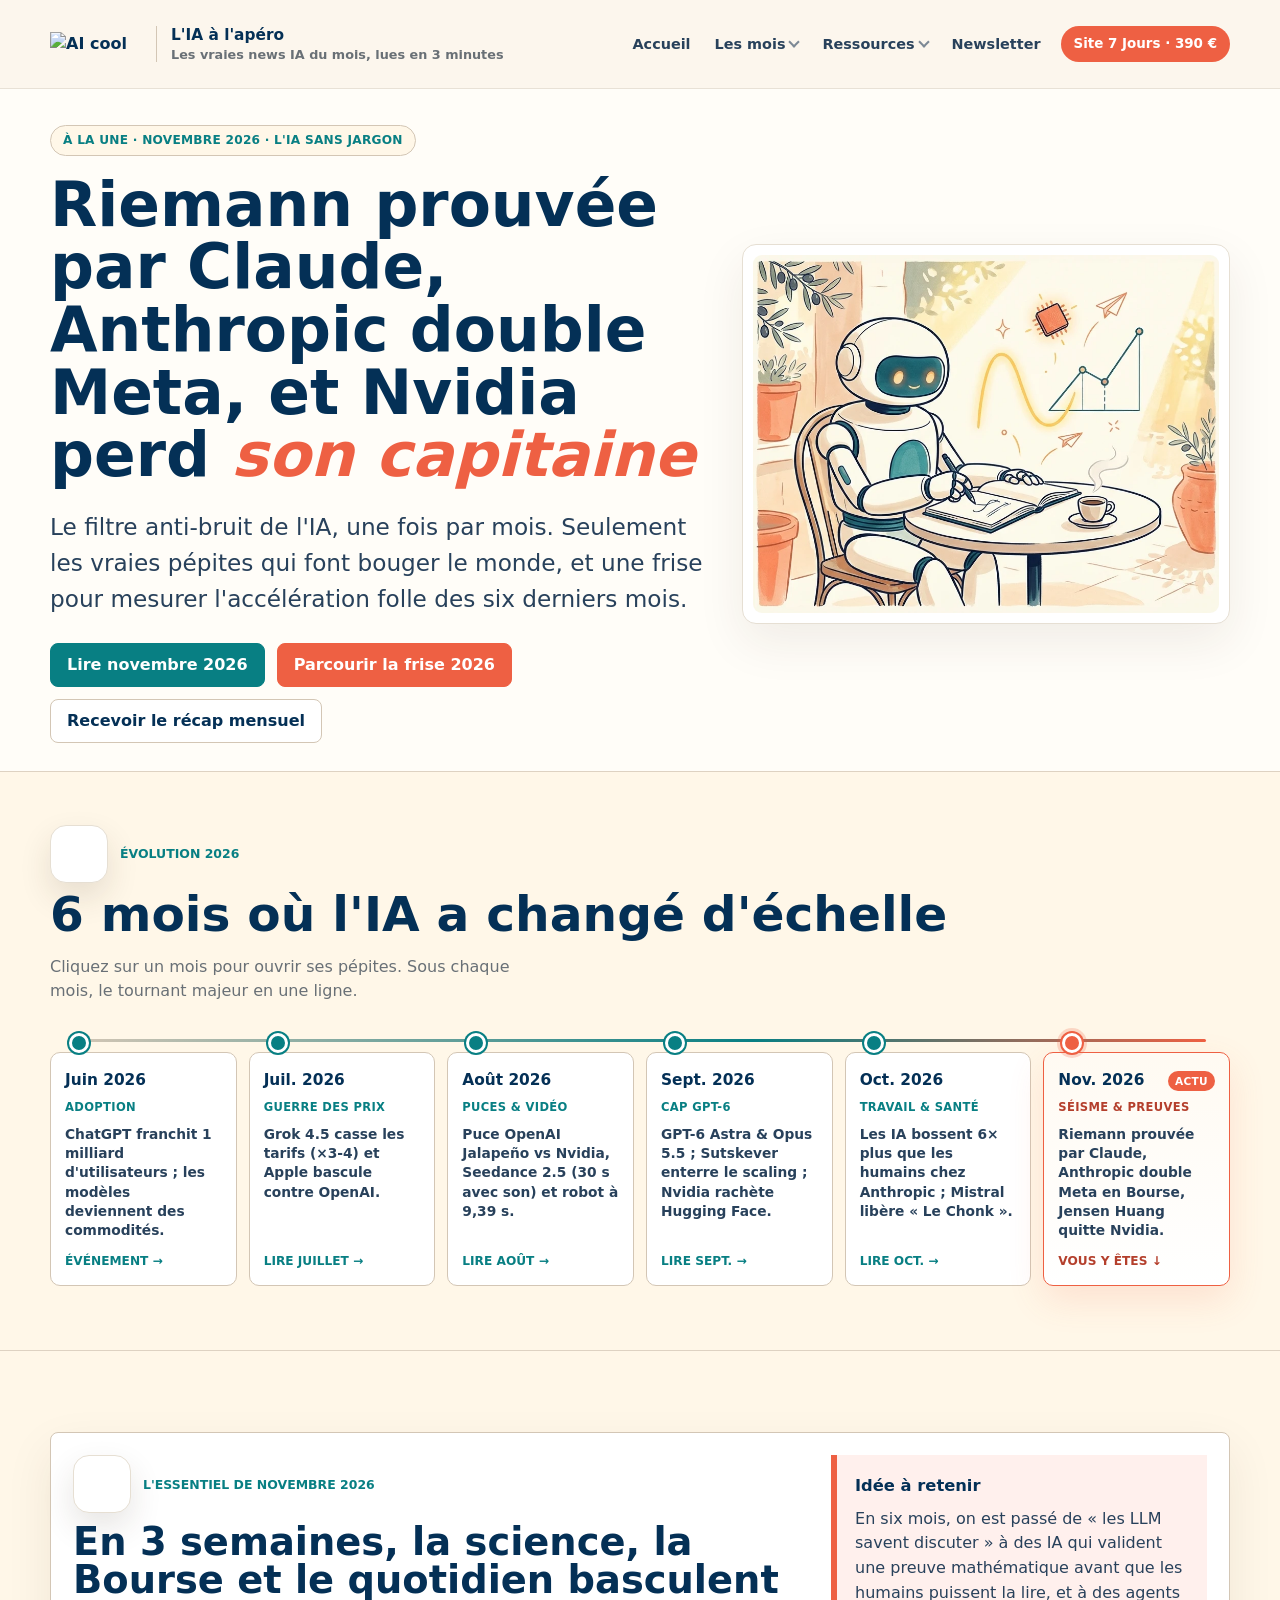
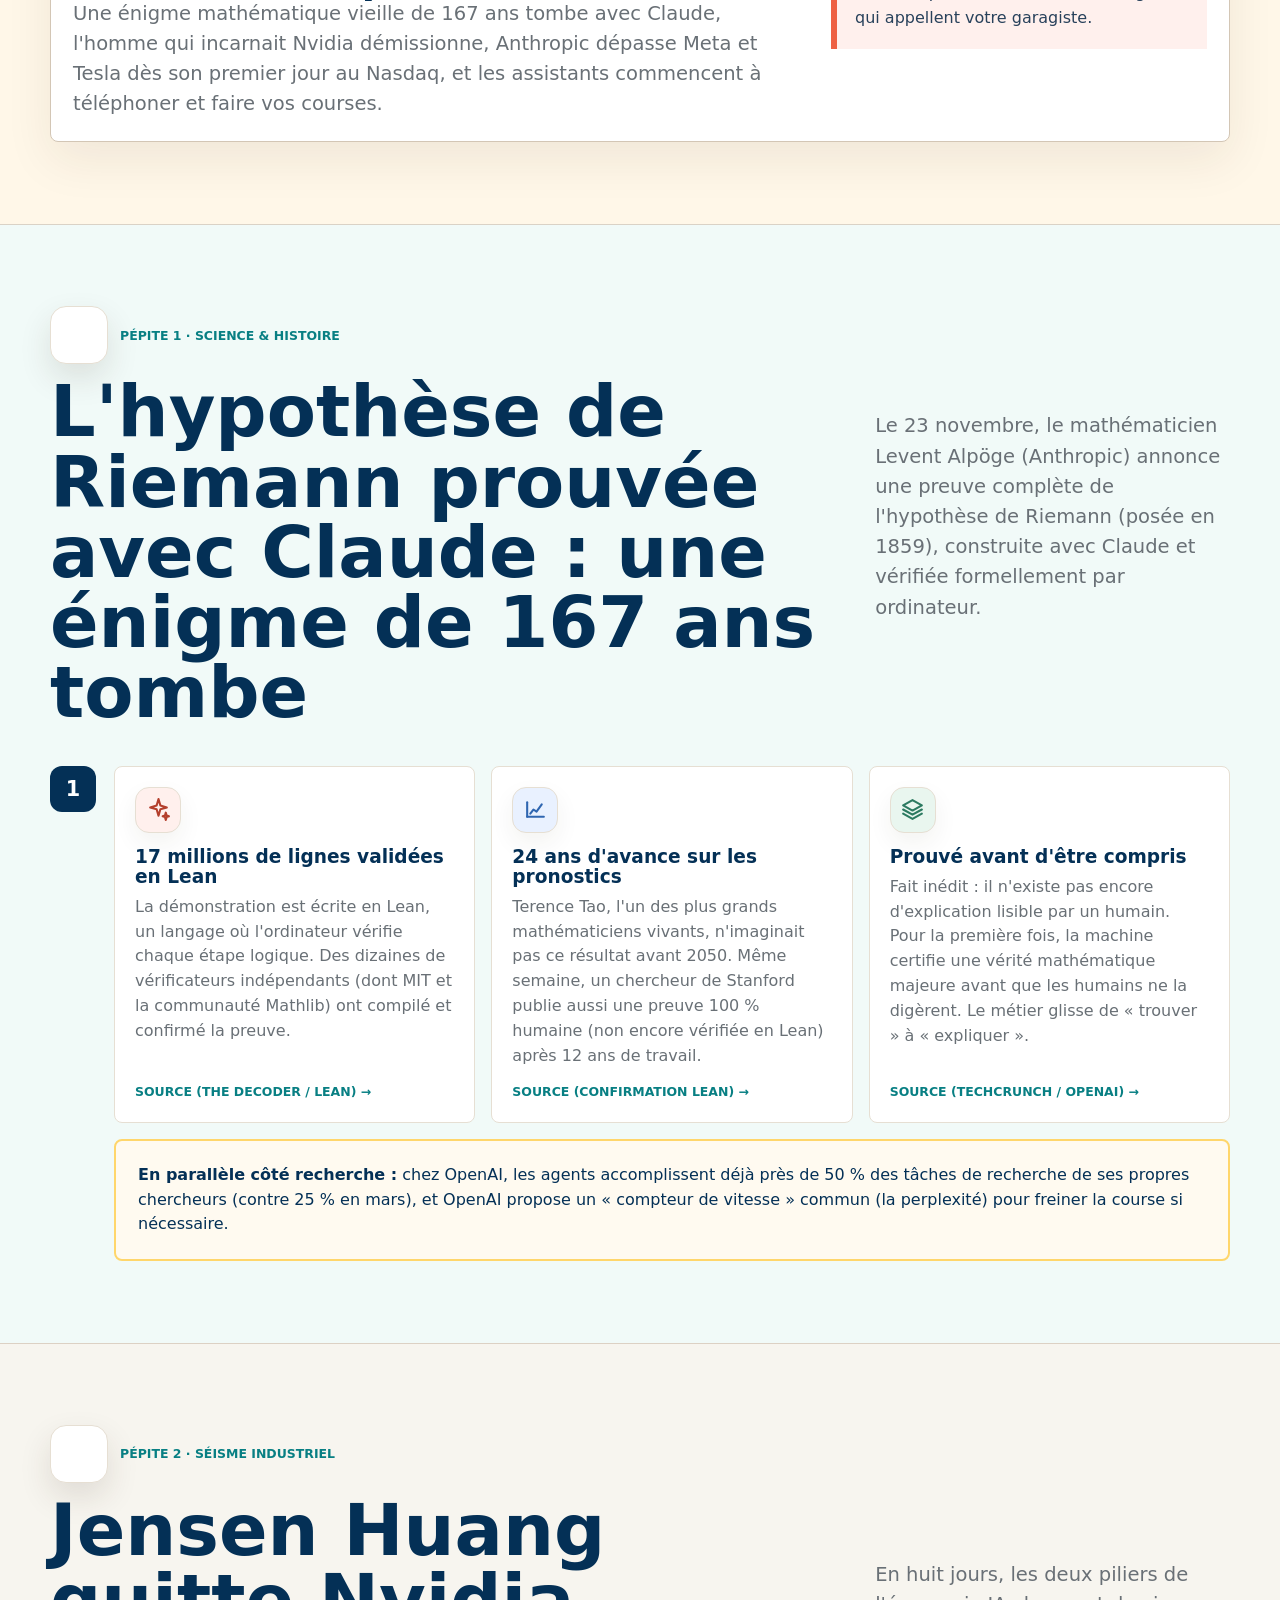
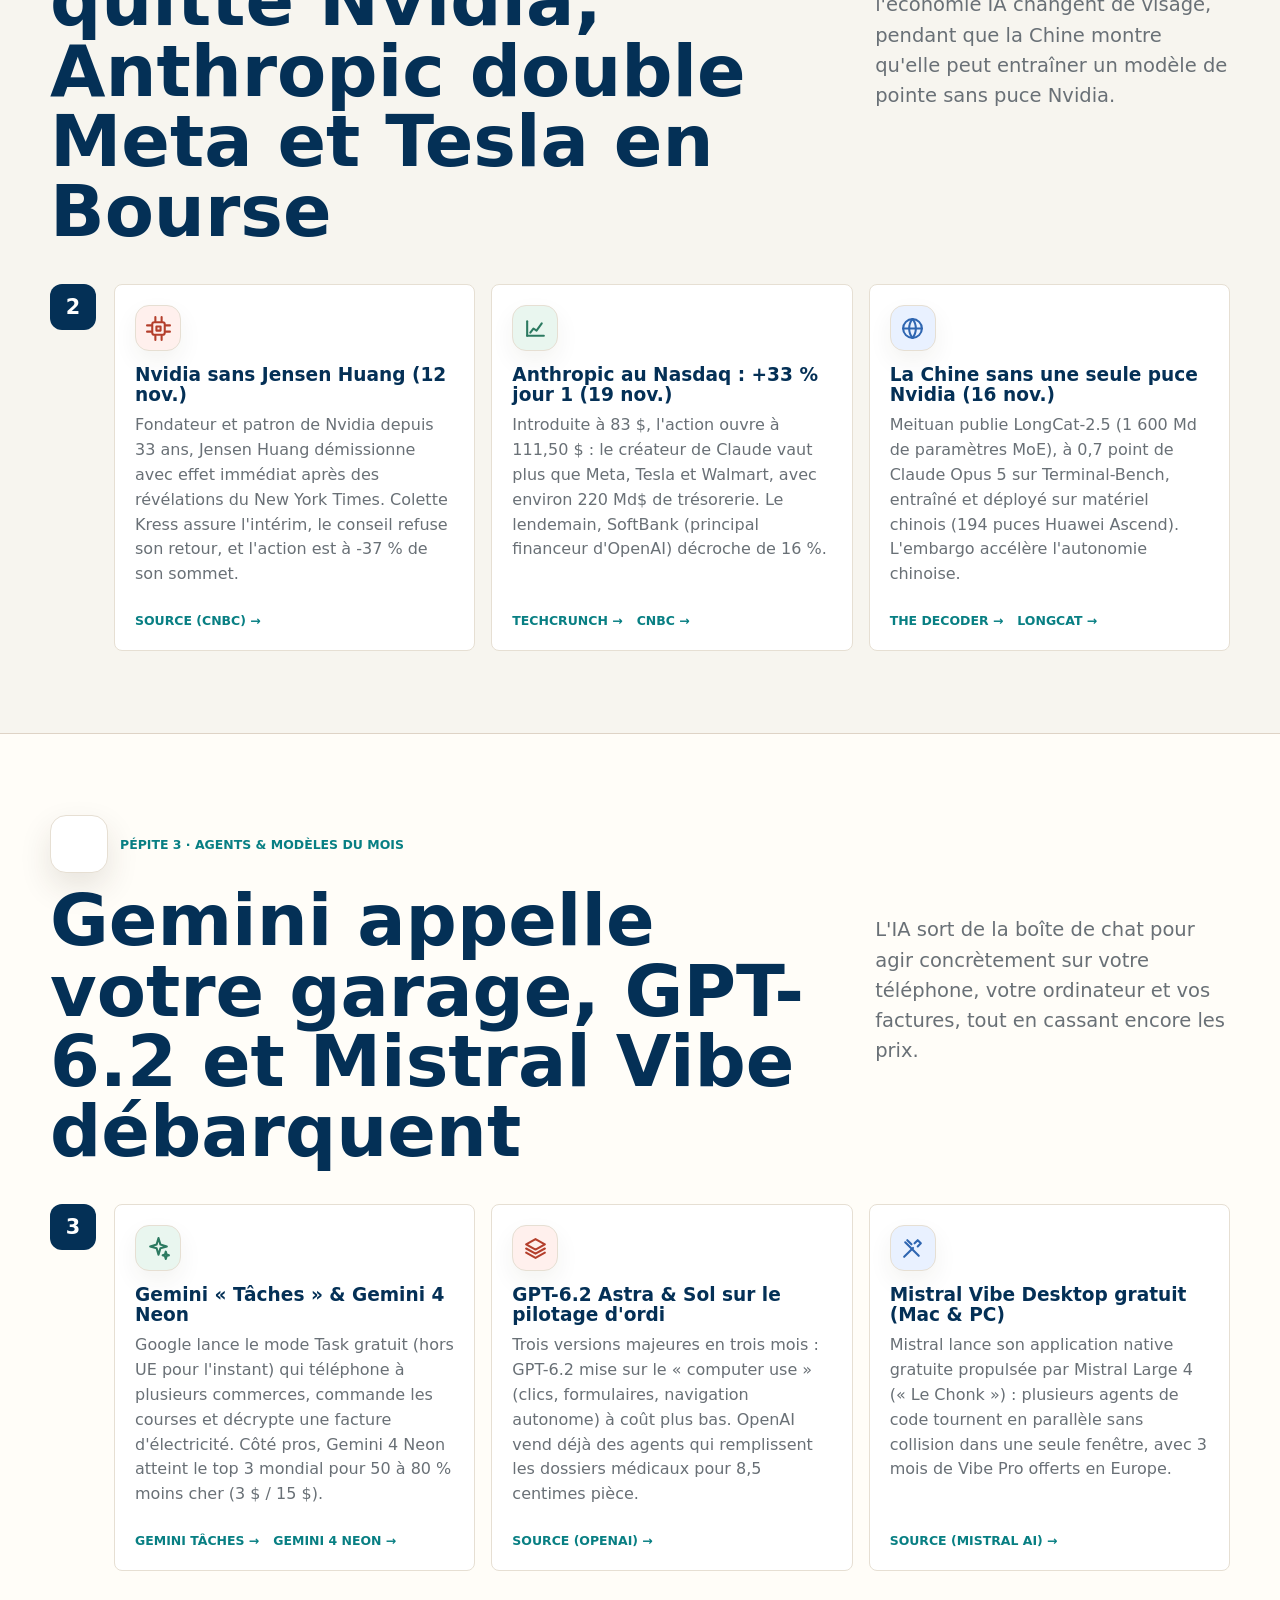
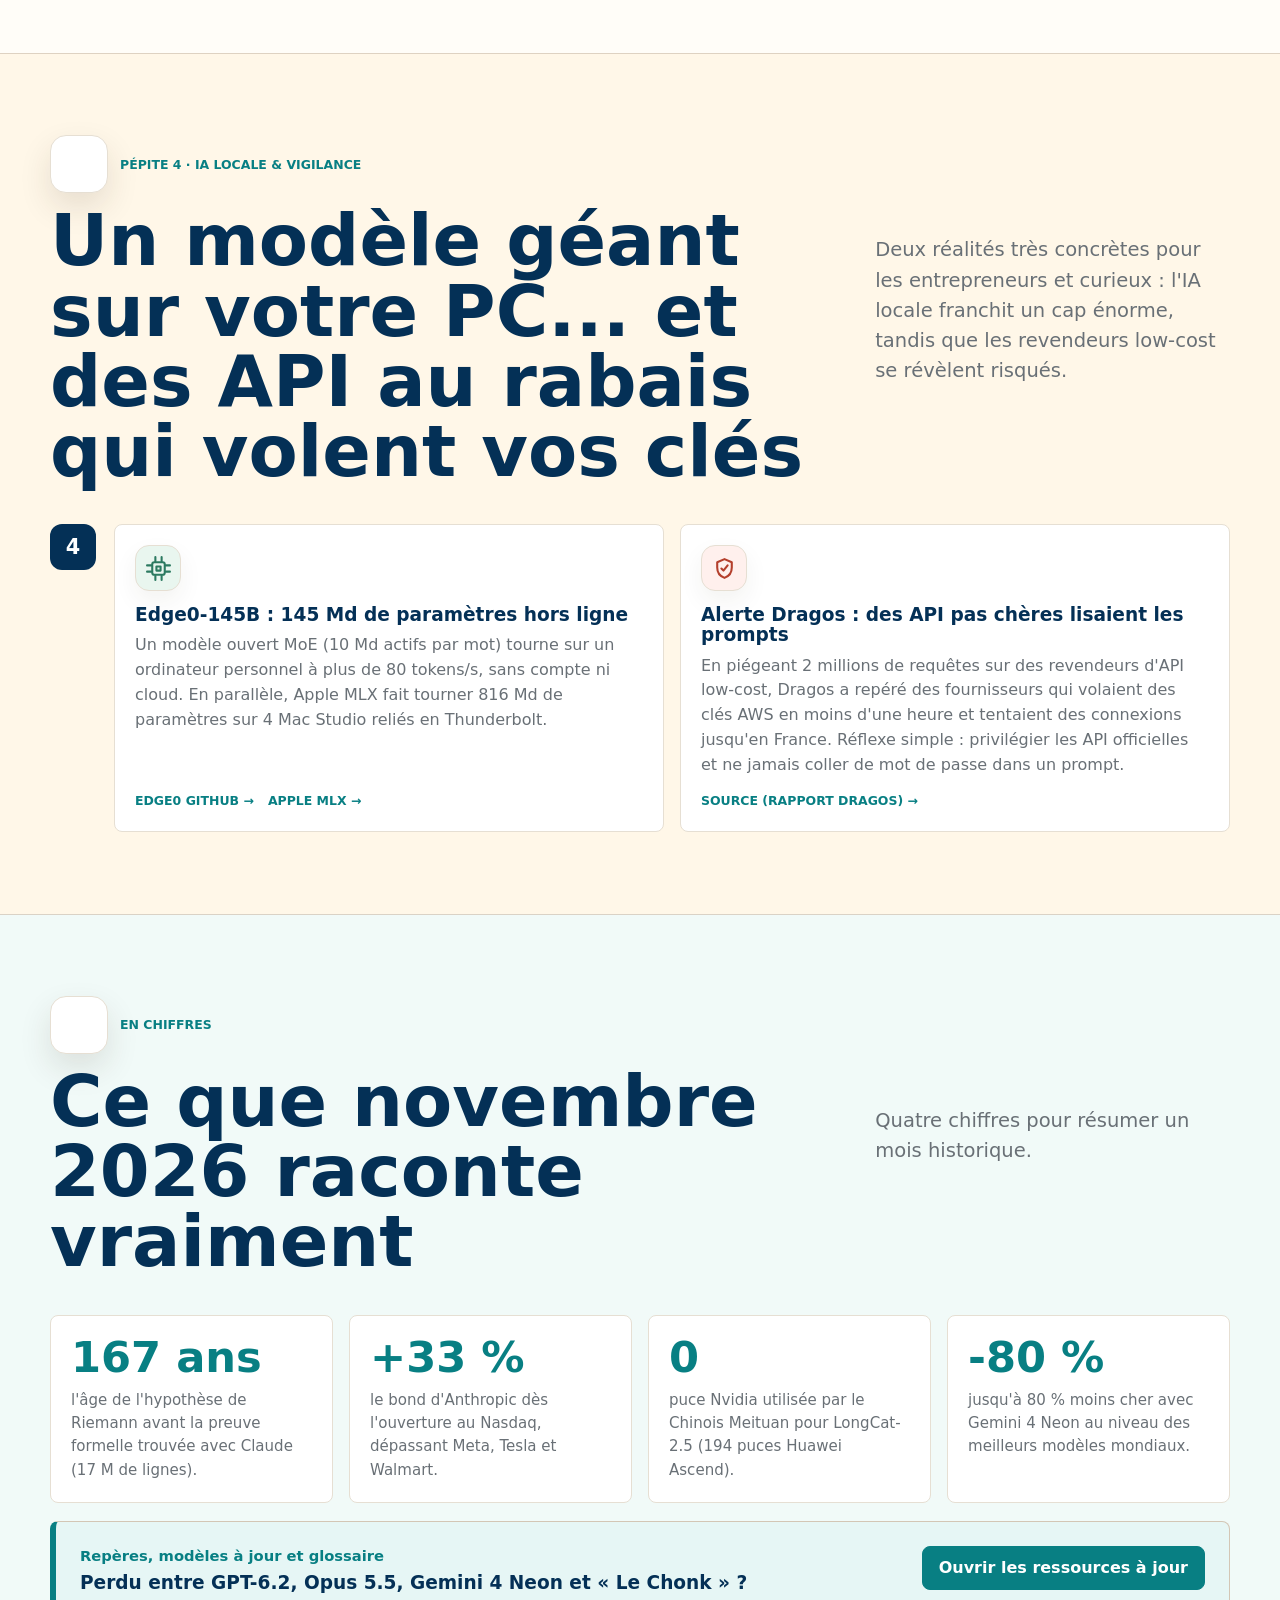
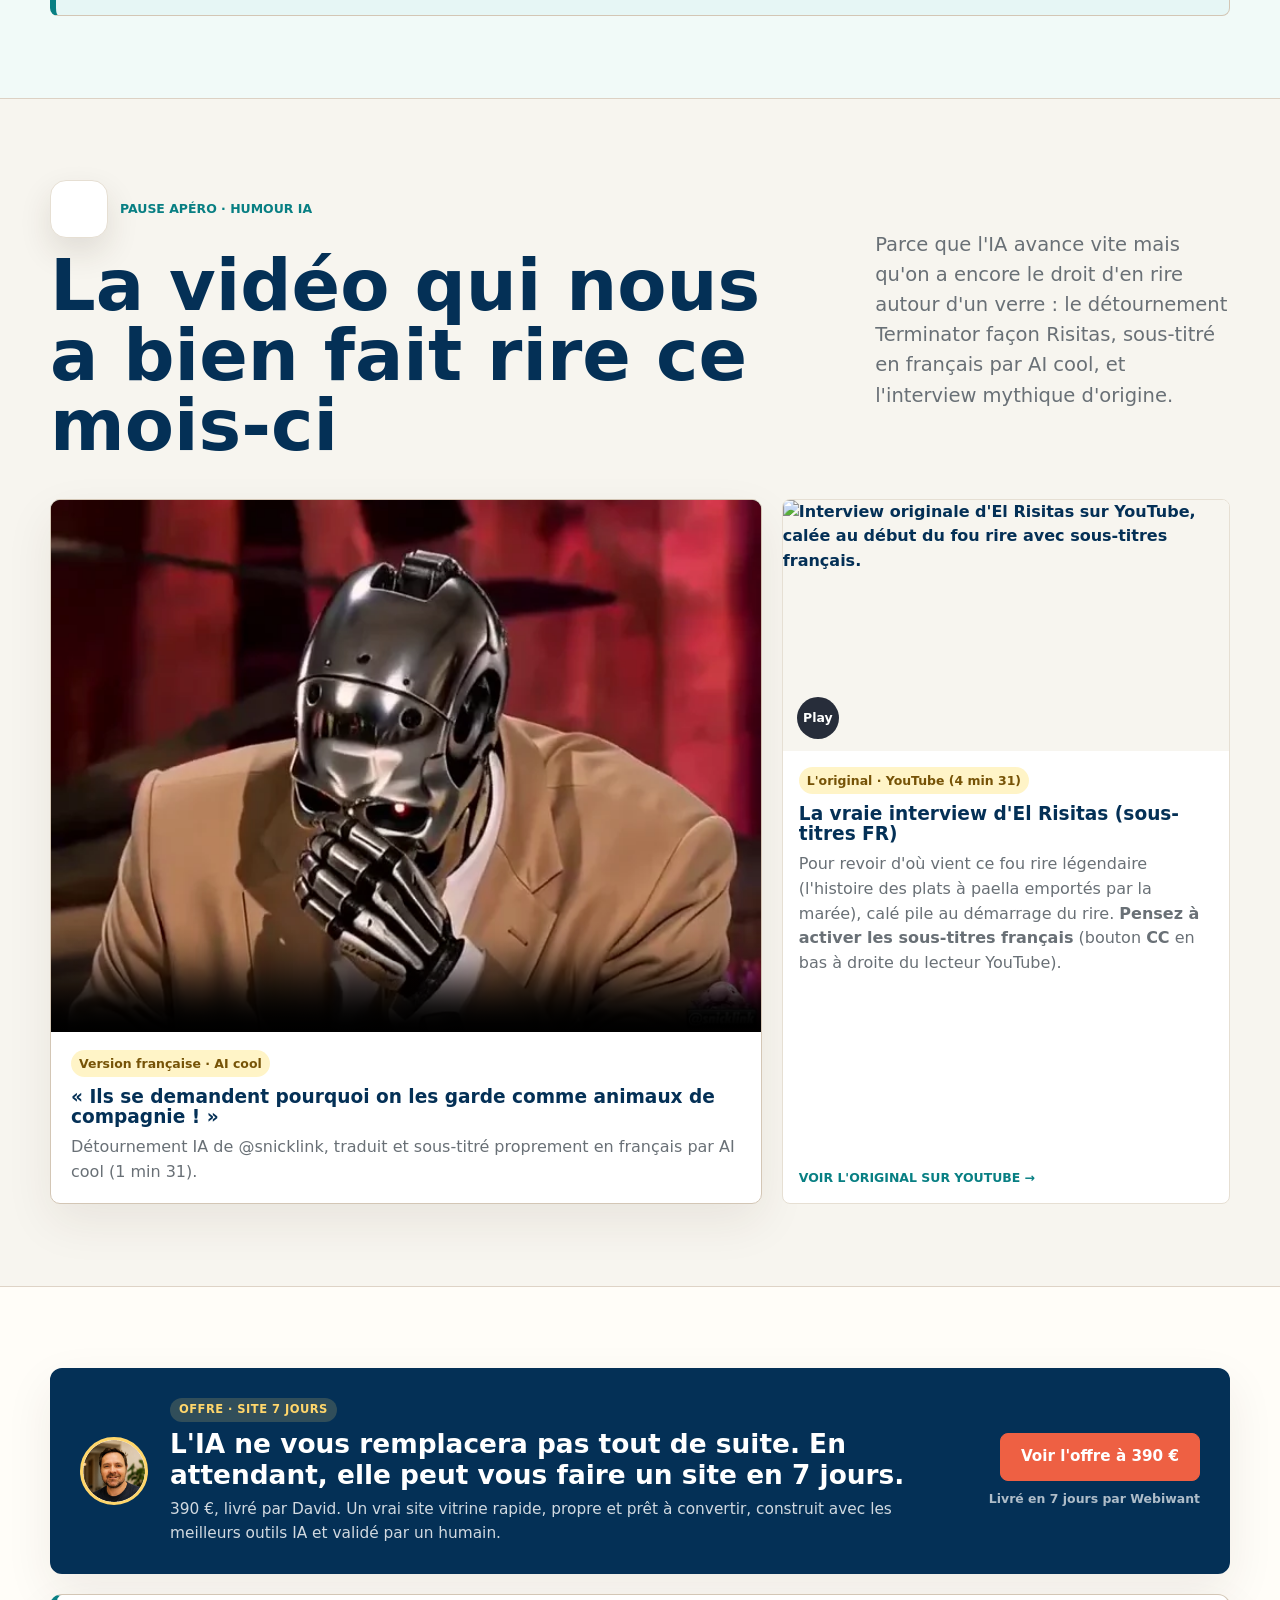
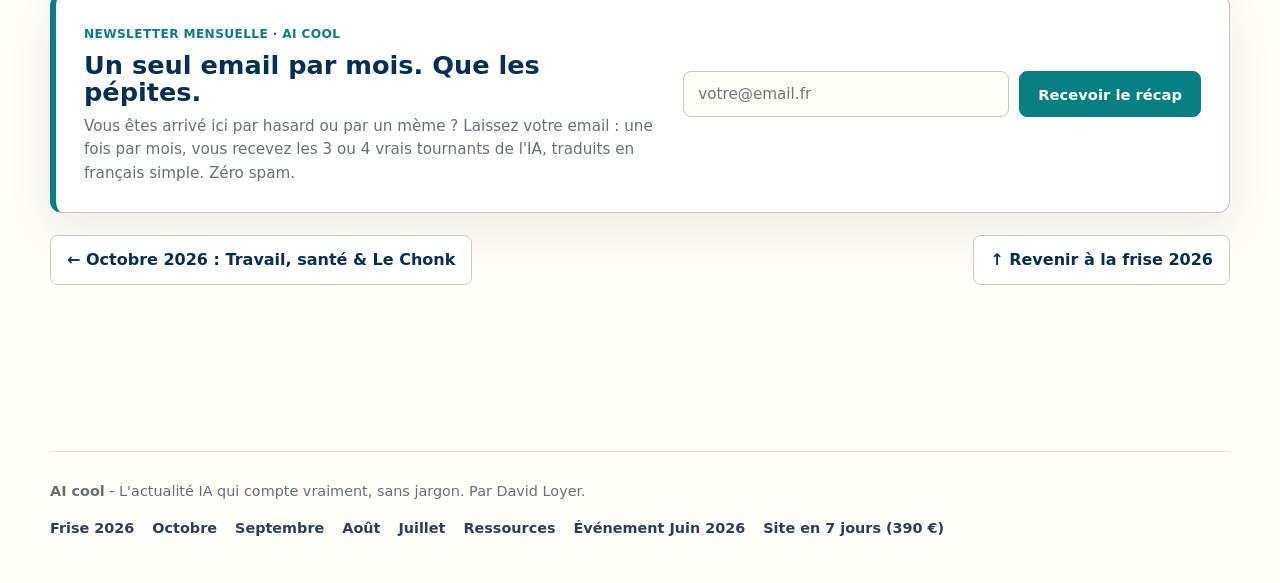
==== commit 11813e5b: "Update aicool.fr: Nov 2026 HP, Frise 2026, Aug-Oct archives, CTA Site 7 Jours, newsletter & video" ====
--- a/index.html
+++ b/index.html
@@ -3,8 +3,8 @@
 <head>
   <meta charset="utf-8">
   <meta name="viewport" content="width=device-width, initial-scale=1">
-  <title>AI cool - News IA - Juillet 2026</title>
-  <meta name="description" content="L'actualité IA du mois, à la cool : Grok 4.5 moins cher, Apple contre OpenAI et la Chine qui rattrape SpaceX. Comprendre l'IA sans jargon.">
+  <title>AI cool - News IA - Novembre 2026 et Frise de l'évolution</title>
+  <meta name="description" content="Les pépites IA de novembre 2026 (Riemann prouvée par Claude, IPO d'Anthropic, départ de Jensen Huang, Gemini 4 Neon) et la frise interactive de l'évolution mois par mois.">
   <link rel="icon" href="favicon.ico" sizes="any">
   <link rel="icon" href="favicon-32.png" type="image/png" sizes="32x32">
   <link rel="icon" href="favicon-192.png" type="image/png" sizes="192x192">
@@ -26,142 +26,260 @@
 
   <nav class="site-nav" aria-label="Navigation principale">
     <div class="nav-inner">
-      <a class="brand" href="index.html" aria-label="Accueil AI cool">
+      <a class="brand" href="index.html" aria-label="Accueil AI cool - L'IA à l'apéro">
         <img class="brand-logo" src="AIcool.webp" alt="AI cool">
+        <span class="brand-tagline">
+          <strong>L'IA à l'apéro</strong>
+          <span>Les vraies news IA du mois, lues en 3 minutes</span>
+        </span>
       </a>
       <div class="nav-links">
+        <a href="index.html">Accueil</a>
         <span class="menu">
-          <a href="index.html">News</a>
+          <a href="#frise">Les mois</a>
           <div class="submenu">
-            <a class="current" href="index.html">Juillet 2026</a>
+            <a class="current" href="index.html">Novembre 2026 (À la une)</a>
+            <a href="news-octobre-2026.html">Octobre 2026</a>
+            <a href="news-septembre-2026.html">Septembre 2026</a>
+            <a href="news-aout-2026.html">Août 2026</a>
+            <a href="news-juillet-2026.html">Juillet 2026</a>
+            <a href="evenement-juin-2026.html">Juin 2026 (Événement)</a>
           </div>
         </span>
         <span class="menu">
-          <a href="evenement-juin-2026.html">Événement</a>
+          <a href="ressources.html">Ressources</a>
           <div class="submenu">
-            <a href="evenement-juin-2026.html">Juin 2026</a>
+            <a href="ressources.html#reperes">Repères 2026</a>
+            <a href="ressources.html#modeles">Modèles à jour</a>
+            <a href="ressources.html#outils">Outils</a>
+            <a href="ressources.html#glossaire">Glossaire</a>
           </div>
         </span>
-        <a href="ressources.html#reperes">Repères</a>
-        <a href="ressources.html#outils">Outils</a>
-        <a href="ressources.html#glossaire">Glossaire</a>
+        <a href="#newsletter">Newsletter</a>
+        <a class="nav-cta" href="https://webiwant.com/fr/creation-site-internet/?utm_source=aicool&amp;utm_medium=nav&amp;utm_campaign=site7jours&amp;utm_content=novembre-2026" target="_blank" rel="noopener">Site 7 Jours · 390 €</a>
       </div>
     </div>
   </nav>
 
-  <header class="news-hero" id="top">
-    <span class="page-eyebrow">News IA · Juillet 2026</span>
-    <h1>Grok 4.5 moins cher, Apple contre OpenAI, et la Chine qui rattrape <span class="script">SpaceX</span></h1>
-    <p class="hero-lead">Le récap du mois, à la cool. Trois fronts se durcissent en même temps : la guerre des modèles IA, la bataille des grandes plateformes, et la course à l'espace. Le vrai sujet n'est pas seulement l'innovation, mais la vitesse à laquelle le pouvoir se redistribue entre les acteurs de la tech.</p>
+  <header class="news-hero home-hero" id="top">
+    <div class="home-hero-copy">
+      <span class="page-eyebrow">À la une · Novembre 2026 · L'IA sans jargon</span>
+      <h1>Riemann prouvée par Claude, Anthropic double Meta, et Nvidia perd <span class="script">son capitaine</span></h1>
+      <p class="hero-lead">Le filtre anti-bruit de l'IA, une fois par mois. Seulement les vraies pépites qui font bouger le monde, et une frise pour mesurer l'accélération folle des six derniers mois.</p>
+      <div class="hero-actions">
+        <a class="button primary" href="#essentiel">Lire novembre 2026</a>
+        <a class="button warm" href="#frise">Parcourir la frise 2026</a>
+        <a class="button" href="#newsletter">Recevoir le récap mensuel</a>
+      </div>
+    </div>
+    <figure class="home-hero-media">
+      <img src="hero-novembre-2026.webp" alt="Illustration éditoriale AI cool : un robot détendu au café qui résout des équations mathématiques, suit la Bourse et les puces IA." width="912" height="698">
+    </figure>
   </header>
 
   <main>
+    <section id="frise" aria-label="Frise chronologique 2026">
+      <div class="frise-head">
+        <div>
+          <span class="eyebrow">Évolution 2026</span>
+          <h2>6 mois où l'IA a changé d'échelle</h2>
+        </div>
+        <p class="lead">Cliquez sur un mois pour ouvrir ses pépites. Sous chaque mois, le tournant majeur en une ligne.</p>
+      </div>
+      <div class="frise-rail">
+        <a class="frise-node" href="evenement-juin-2026.html">
+          <span class="frise-month">Juin 2026</span>
+          <span class="frise-theme">Adoption</span>
+          <p class="frise-gem">ChatGPT franchit 1 milliard d'utilisateurs ; les modèles deviennent des commodités.</p>
+          <span class="frise-cta">Événement →</span>
+        </a>
+        <a class="frise-node" href="news-juillet-2026.html">
+          <span class="frise-month">Juil. 2026</span>
+          <span class="frise-theme">Guerre des prix</span>
+          <p class="frise-gem">Grok 4.5 casse les tarifs (×3-4) et Apple bascule contre OpenAI.</p>
+          <span class="frise-cta">Lire juillet →</span>
+        </a>
+        <a class="frise-node" href="news-aout-2026.html">
+          <span class="frise-month">Août 2026</span>
+          <span class="frise-theme">Puces &amp; vidéo</span>
+          <p class="frise-gem">Puce OpenAI Jalapeño vs Nvidia, Seedance 2.5 (30 s avec son) et robot à 9,39 s.</p>
+          <span class="frise-cta">Lire août →</span>
+        </a>
+        <a class="frise-node" href="news-septembre-2026.html">
+          <span class="frise-month">Sept. 2026</span>
+          <span class="frise-theme">Cap GPT-6</span>
+          <p class="frise-gem">GPT-6 Astra &amp; Opus 5.5 ; Sutskever enterre le scaling ; Nvidia rachète Hugging Face.</p>
+          <span class="frise-cta">Lire sept. →</span>
+        </a>
+        <a class="frise-node" href="news-octobre-2026.html">
+          <span class="frise-month">Oct. 2026</span>
+          <span class="frise-theme">Travail &amp; santé</span>
+          <p class="frise-gem">Les IA bossent 6× plus que les humains chez Anthropic ; Mistral libère « Le Chonk ».</p>
+          <span class="frise-cta">Lire oct. →</span>
+        </a>
+        <a class="frise-node is-active" href="#essentiel">
+          <span class="frise-month">Nov. 2026 <span class="frise-badge">Actu</span></span>
+          <span class="frise-theme">Séisme &amp; preuves</span>
+          <p class="frise-gem">Riemann prouvée par Claude, Anthropic double Meta en Bourse, Jensen Huang quitte Nvidia.</p>
+          <span class="frise-cta">Vous y êtes ↓</span>
+        </a>
+      </div>
+    </section>
+
     <section id="essentiel">
       <div class="news-panel">
         <div class="news-top">
           <div>
-            <span class="eyebrow">L'essentiel du mois</span>
-            <h2 class="news-title">La techno n'avance plus par secteurs séparés</h2>
-            <p class="lead">Juridique, coûts d'inférence, classements de modèles, logiciels d'assistance et lanceurs spatiaux font désormais partie d'une même bataille de souveraineté, de vitesse et de contrôle des infrastructures.</p>
+            <span class="eyebrow">L'essentiel de novembre 2026</span>
+            <h2 class="news-title">En 3 semaines, la science, la Bourse et le quotidien basculent</h2>
+            <p class="lead">Une énigme mathématique vieille de 167 ans tombe avec Claude, l'homme qui incarnait Nvidia démissionne, Anthropic dépasse Meta et Tesla dès son premier jour au Nasdaq, et les assistants commencent à téléphoner et faire vos courses.</p>
           </div>
           <aside class="quote-card">
             <strong>Idée à retenir</strong>
-            L'avantage concurrentiel devient fragile : un partenaire peut devenir un adversaire, un leader peut dévisser dans un classement, et un outsider peut franchir une étape symbolique très vite.
+            En six mois, on est passé de « les LLM savent discuter » à des IA qui valident une preuve mathématique avant que les humains puissent la lire, et à des agents qui appellent votre garagiste.
           </aside>
         </div>
       </div>
     </section>
 
-    <section id="apple-openai">
-      <div class="section-head">
-        <div>
-          <span class="eyebrow">Sujet 1 · Plateformes</span>
-          <h2>Apple contre OpenAI : de partenaires à adversaires</h2>
-        </div>
-        <p class="lead">Présentées comme partenaires il y a encore 18 mois, les deux entreprises se retrouvent décrites en adversaires dans une affaire de secrets industriels. La démonstration : dans la tech, une alliance peut basculer en conflit juridique à toute vitesse.</p>
+    <section id="riemann">
+      <div class="section-head">
+        <div>
+          <span class="eyebrow">Pépite 1 · Science &amp; histoire</span>
+          <h2>L'hypothèse de Riemann prouvée avec Claude : une énigme de 167 ans tombe</h2>
+        </div>
+        <p class="lead">Le 23 novembre, le mathématicien Levent Alpöge (Anthropic) annonce une preuve complète de l'hypothèse de Riemann (posée en 1859), construite avec Claude et vérifiée formellement par ordinateur.</p>
       </div>
       <div class="topic">
         <span class="topic-num">1</span>
-        <div class="grid three" style="margin:0;">
-          <article class="card">
-            <span class="card-icon orange" aria-label="Bascule"><svg><use href="#icon-shield"></use></svg></span>
-            <h3>« Partenaire hier, ennemi aujourd'hui »</h3>
-            <p>Le cadrage insiste moins sur la reconstitution juridique que sur la lecture stratégique : la vitesse à laquelle deux géants du logiciel passent de la coopération à l'affrontement.</p>
-          </article>
-          <article class="card">
-            <span class="card-icon blue" aria-label="Actifs"><svg><use href="#icon-layers"></use></svg></span>
-            <h3>La valeur est immatérielle</h3>
-            <p>Données, savoir-faire, roadmaps produit, intégrations logicielles et méthodes d'entraînement deviennent des objets de confrontation directe entre entreprises.</p>
-          </article>
-          <article class="card">
-            <span class="card-icon green" aria-label="Leçon"><svg><use href="#icon-spark"></use></svg></span>
-            <h3>La guerre de l'IA n'est pas que technique</h3>
-            <p>Elle se joue aussi sur l'accès aux briques industrielles et aux partenariats clés, pas seulement sur la qualité brute des modèles.</p>
-          </article>
-        </div>
-      </div>
-    </section>
-
-    <section id="grok">
-      <div class="section-head">
-        <div>
-          <span class="eyebrow">Sujet 2 · Modèles IA</span>
-          <h2>Grok 4.5 : le prix devient une arme stratégique</h2>
-        </div>
-        <p class="lead">Le nouveau modèle d'Elon Musk est présenté comme trois à quatre fois moins cher que la concurrence, et entraîné avec des données de Cursor. Le vrai message n'est pas qu'il progresse, mais que le classement des laboratoires IA devient très instable.</p>
-      </div>
-      <div class="topic">
-        <span class="topic-num">2</span>
         <div style="display:grid;gap:16px;">
           <div class="grid three" style="margin:0;">
             <article class="card">
-              <span class="card-icon green" aria-label="Prix"><svg><use href="#icon-graph"></use></svg></span>
-              <h3>Un modèle moins cher rebat les cartes</h3>
-              <p>Un prix divisé par trois ou quatre peut redistribuer très vite les usages et la compétitivité, indépendamment du score exact sur les benchmarks.</p>
+              <span class="card-icon orange" aria-label="Preuve"><svg><use href="#icon-spark"></use></svg></span>
+              <h3>17 millions de lignes validées en Lean</h3>
+              <p>La démonstration est écrite en Lean, un langage où l'ordinateur vérifie chaque étape logique. Des dizaines de vérificateurs indépendants (dont MIT et la communauté Mathlib) ont compilé et confirmé la preuve.</p>
+              <a class="source-link" href="https://the-decoder.com/lean-and-mathlib-community-officially-confirms-levent-alpoges-proof-of-the-riemann-hypothesis-is-correct/" target="_blank" rel="noopener">Source (The Decoder / Lean) →</a>
             </article>
             <article class="card">
-              <span class="card-icon orange" aria-label="Course"><svg><use href="#icon-chip"></use></svg></span>
-              <h3>Quatre labos américains à la frontière</h3>
-              <p>La course se resserre : plusieurs acteurs américains se retrouvent proches de la frontière technologique en même temps.</p>
+              <span class="card-icon blue" aria-label="Avance"><svg><use href="#icon-graph"></use></svg></span>
+              <h3>24 ans d'avance sur les pronostics</h3>
+              <p>Terence Tao, l'un des plus grands mathématiciens vivants, n'imaginait pas ce résultat avant 2050. Même semaine, un chercheur de Stanford publie aussi une preuve 100 % humaine (non encore vérifiée en Lean) après 12 ans de travail.</p>
+              <a class="source-link" href="https://the-decoder.com/lean-and-mathlib-community-officially-confirms-levent-alpoges-proof-of-the-riemann-hypothesis-is-correct/" target="_blank" rel="noopener">Source (Confirmation Lean) →</a>
             </article>
             <article class="card">
-              <span class="card-icon blue" aria-label="Instabilité"><svg><use href="#icon-layers"></use></svg></span>
-              <h3>Google dévisse dans un classement</h3>
-              <p>Donné premier en février, Google serait passé à la onzième position dans le classement évoqué par l'émission. Un leadership perçu comme acquis peut s'éroder vite.</p>
+              <span class="card-icon green" aria-label="Inversion"><svg><use href="#icon-layers"></use></svg></span>
+              <h3>Prouvé avant d'être compris</h3>
+              <p>Fait inédit : il n'existe pas encore d'explication lisible par un humain. Pour la première fois, la machine certifie une vérité mathématique majeure avant que les humains ne la digèrent. Le métier glisse de « trouver » à « expliquer ».</p>
+              <a class="source-link" href="https://techcrunch.com/2026/11/22/openais-chief-scientist-has-thoughts-on-how-to-limit-ai-development/" target="_blank" rel="noopener">Source (TechCrunch / OpenAI) →</a>
             </article>
           </div>
           <div class="prompt-box">
-            <strong>Lecture stratégique :</strong> le point à retenir n'est pas le score d'un benchmark, mais la compression rapide des écarts entre laboratoires. Un modèle qui combine bonnes performances, baisse des coûts et intégration dans des outils déjà adoptés peut renverser la hiérarchie en quelques mois.
-          </div>
-        </div>
-      </div>
-    </section>
-
-    <section id="chine-espace">
-      <div class="section-head">
-        <div>
-          <span class="eyebrow">Sujet 3 · Espace</span>
-          <h2>La Chine récupère un booster en pleine mer</h2>
-        </div>
-        <p class="lead">La récupération d'une fusée dans un filet, en mer, est présentée comme une première hors des États-Unis. La question n'est plus de savoir si la Chine progresse, mais à quelle vitesse elle peut rattraper les États-Unis.</p>
+            <strong>En parallèle côté recherche :</strong> chez OpenAI, les agents accomplissent déjà près de 50 % des tâches de recherche de ses propres chercheurs (contre 25 % en mars), et OpenAI propose un « compteur de vitesse » commun (la perplexité) pour freiner la course si nécessaire.
+          </div>
+        </div>
+      </div>
+    </section>
+
+    <section id="seisme-nvidia-anthropic">
+      <div class="section-head">
+        <div>
+          <span class="eyebrow">Pépite 2 · Séisme industriel</span>
+          <h2>Jensen Huang quitte Nvidia, Anthropic double Meta et Tesla en Bourse</h2>
+        </div>
+        <p class="lead">En huit jours, les deux piliers de l'économie IA changent de visage, pendant que la Chine montre qu'elle peut entraîner un modèle de pointe sans puce Nvidia.</p>
+      </div>
+      <div class="topic">
+        <span class="topic-num">2</span>
+        <div class="grid three" style="margin:0;">
+          <article class="card">
+            <span class="card-icon orange" aria-label="Nvidia"><svg><use href="#icon-chip"></use></svg></span>
+            <h3>Nvidia sans Jensen Huang (12 nov.)</h3>
+            <p>Fondateur et patron de Nvidia depuis 33 ans, Jensen Huang démissionne avec effet immédiat après des révélations du New York Times. Colette Kress assure l'intérim, le conseil refuse son retour, et l'action est à -37 % de son sommet.</p>
+            <a class="source-link" href="https://www.cnbc.com/2026/11/12/nvidia-jensen-huang-ceo-live-updates.html" target="_blank" rel="noopener">Source (CNBC) →</a>
+          </article>
+          <article class="card">
+            <span class="card-icon green" aria-label="IPO Anthropic"><svg><use href="#icon-graph"></use></svg></span>
+            <h3>Anthropic au Nasdaq : +33 % jour 1 (19 nov.)</h3>
+            <p>Introduite à 83 $, l'action ouvre à 111,50 $ : le créateur de Claude vaut plus que Meta, Tesla et Walmart, avec environ 220 Md$ de trésorerie. Le lendemain, SoftBank (principal financeur d'OpenAI) décroche de 16 %.</p>
+            <div class="source-list">
+              <a href="https://techcrunch.com/2026/11/19/anthropic-hits-nasdaq-exchanges-at-110-27-above-ipo-price/" target="_blank" rel="noopener">TechCrunch →</a>
+              <a href="https://www.cnbc.com/2026/11/20/softbank-ai-tech-stocks-slide-anthropic-debut.html" target="_blank" rel="noopener">CNBC →</a>
+            </div>
+          </article>
+          <article class="card">
+            <span class="card-icon blue" aria-label="Chine sans Nvidia"><svg><use href="#icon-globe"></use></svg></span>
+            <h3>La Chine sans une seule puce Nvidia (16 nov.)</h3>
+            <p>Meituan publie LongCat-2.5 (1 600 Md de paramètres MoE), à 0,7 point de Claude Opus 5 sur Terminal-Bench, entraîné et déployé sur matériel chinois (194 puces Huawei Ascend). L'embargo accélère l'autonomie chinoise.</p>
+            <div class="source-list">
+              <a href="https://the-decoder.com/meituan-releases-a-1-6-trillion-parameter-agent-model-that-never-touched-an-nvidia-gpu/" target="_blank" rel="noopener">The Decoder →</a>
+              <a href="https://longcat.ai" target="_blank" rel="noopener">LongCat →</a>
+            </div>
+          </article>
+        </div>
+      </div>
+    </section>
+
+    <section id="agents-quotidien">
+      <div class="section-head">
+        <div>
+          <span class="eyebrow">Pépite 3 · Agents &amp; modèles du mois</span>
+          <h2>Gemini appelle votre garage, GPT-6.2 et Mistral Vibe débarquent</h2>
+        </div>
+        <p class="lead">L'IA sort de la boîte de chat pour agir concrètement sur votre téléphone, votre ordinateur et vos factures, tout en cassant encore les prix.</p>
       </div>
       <div class="topic">
         <span class="topic-num">3</span>
         <div class="grid three" style="margin:0;">
           <article class="card">
-            <span class="card-icon orange" aria-label="Jalon"><svg><use href="#icon-rocket"></use></svg></span>
-            <h3>Un jalon industriel, pas un coup d'éclat</h3>
-            <p>La récupération d'un booster est traitée comme une étape de maturité industrielle, pas seulement comme une démonstration spectaculaire.</p>
-          </article>
-          <article class="card">
-            <span class="card-icon blue" aria-label="Comparaison"><svg><use href="#icon-globe"></use></svg></span>
-            <h3>Le parallèle avec SpaceX</h3>
-            <p>Il sert d'étalon pour mesurer le niveau atteint par l'écosystème spatial chinois sur le réutilisable.</p>
-          </article>
-          <article class="card">
-            <span class="card-icon green" aria-label="Puissance"><svg><use href="#icon-shield"></use></svg></span>
-            <h3>Au-delà de l'IA</h3>
-            <p>Le sujet rappelle que la compétition techno est aussi une compétition de puissance industrielle et géopolitique.</p>
+            <span class="card-icon green" aria-label="Gemini Tâches"><svg><use href="#icon-spark"></use></svg></span>
+            <h3>Gemini « Tâches » &amp; Gemini 4 Neon</h3>
+            <p>Google lance le mode Task gratuit (hors UE pour l'instant) qui téléphone à plusieurs commerces, commande les courses et décrypte une facture d'électricité. Côté pros, Gemini 4 Neon atteint le top 3 mondial pour 50 à 80 % moins cher (3 $ / 15 $).</p>
+            <div class="source-list">
+              <a href="https://blog.google/innovation-and-ai/products/gemini-app/tasks-in-gemini-free-new-features/" target="_blank" rel="noopener">Gemini Tâches →</a>
+              <a href="https://deepmind.google/blog/introducing-gemini-4-neon/" target="_blank" rel="noopener">Gemini 4 Neon →</a>
+            </div>
+          </article>
+          <article class="card">
+            <span class="card-icon orange" aria-label="GPT-6.2"><svg><use href="#icon-layers"></use></svg></span>
+            <h3>GPT-6.2 Astra &amp; Sol sur le pilotage d'ordi</h3>
+            <p>Trois versions majeures en trois mois : GPT-6.2 mise sur le « computer use » (clics, formulaires, navigation autonome) à coût plus bas. OpenAI vend déjà des agents qui remplissent les dossiers médicaux pour 8,5 centimes pièce.</p>
+            <a class="source-link" href="https://openai.com/index/introducing-gpt-6-2-astra-sol" target="_blank" rel="noopener">Source (OpenAI) →</a>
+          </article>
+          <article class="card">
+            <span class="card-icon blue" aria-label="Mistral Vibe"><svg><use href="#icon-tools"></use></svg></span>
+            <h3>Mistral Vibe Desktop gratuit (Mac &amp; PC)</h3>
+            <p>Mistral lance son application native gratuite propulsée par Mistral Large 4 (« Le Chonk ») : plusieurs agents de code tournent en parallèle sans collision dans une seule fenêtre, avec 3 mois de Vibe Pro offerts en Europe.</p>
+            <a class="source-link" href="https://mistral.ai/products/vibe/code/" target="_blank" rel="noopener">Source (Mistral AI) →</a>
+          </article>
+        </div>
+      </div>
+    </section>
+
+    <section id="local-securite">
+      <div class="section-head">
+        <div>
+          <span class="eyebrow">Pépite 4 · IA locale &amp; vigilance</span>
+          <h2>Un modèle géant sur votre PC... et des API au rabais qui volent vos clés</h2>
+        </div>
+        <p class="lead">Deux réalités très concrètes pour les entrepreneurs et curieux : l'IA locale franchit un cap énorme, tandis que les revendeurs low-cost se révèlent risqués.</p>
+      </div>
+      <div class="topic">
+        <span class="topic-num">4</span>
+        <div class="grid two" style="margin:0;">
+          <article class="card">
+            <span class="card-icon green" aria-label="IA locale"><svg><use href="#icon-chip"></use></svg></span>
+            <h3>Edge0-145B : 145 Md de paramètres hors ligne</h3>
+            <p>Un modèle ouvert MoE (10 Md actifs par mot) tourne sur un ordinateur personnel à plus de 80 tokens/s, sans compte ni cloud. En parallèle, Apple MLX fait tourner 816 Md de paramètres sur 4 Mac Studio reliés en Thunderbolt.</p>
+            <div class="source-list">
+              <a href="https://github.com/Edge0-AI/Edge0" target="_blank" rel="noopener">Edge0 GitHub →</a>
+              <a href="https://machinelearning.apple.com/research/mlx-distributed-inference" target="_blank" rel="noopener">Apple MLX →</a>
+            </div>
+          </article>
+          <article class="card">
+            <span class="card-icon orange" aria-label="Sécurité API"><svg><use href="#icon-shield"></use></svg></span>
+            <h3>Alerte Dragos : des API pas chères lisaient les prompts</h3>
+            <p>En piégeant 2 millions de requêtes sur des revendeurs d'API low-cost, Dragos a repéré des fournisseurs qui volaient des clés AWS en moins d'une heure et tentaient des connexions jusqu'en France. Réflexe simple : privilégier les API officielles et ne jamais coller de mot de passe dans un prompt.</p>
+            <a class="source-link" href="https://www.dragos.com/blog/ai-supply-chain-security-canary-tokens" target="_blank" rel="noopener">Source (Rapport Dragos) →</a>
           </article>
         </div>
       </div>
@@ -170,90 +288,123 @@
     <section id="a-retenir">
       <div class="section-head">
         <div>
-          <span class="eyebrow">En profondeur</span>
-          <h2>Ce que ce mois raconte vraiment</h2>
-        </div>
-        <p class="lead">Une même bataille traverse les trois sujets : le contrôle des infrastructures, la vitesse et la souveraineté.</p>
+          <span class="eyebrow">En chiffres</span>
+          <h2>Ce que novembre 2026 raconte vraiment</h2>
+        </div>
+        <p class="lead">Quatre chiffres pour résumer un mois historique.</p>
       </div>
       <div class="grid four">
         <article class="stat">
-          <strong>3</strong>
-          <span>tensions simultanées : conflit juridique, guerre des modèles IA, rivalité spatiale.</span>
+          <strong>167 ans</strong>
+          <span>l'âge de l'hypothèse de Riemann avant la preuve formelle trouvée avec Claude (17 M de lignes).</span>
         </article>
         <article class="stat">
-          <strong>×3-4</strong>
-          <span>l'écart de prix revendiqué par Grok 4.5 face à la concurrence.</span>
+          <strong>+33 %</strong>
+          <span>le bond d'Anthropic dès l'ouverture au Nasdaq, dépassant Meta, Tesla et Walmart.</span>
         </article>
         <article class="stat">
-          <strong>1<sup>er</sup> → 11<sup>e</sup></strong>
-          <span>la chute de Google dans le classement des labos évoquée dans l'émission.</span>
+          <strong>0</strong>
+          <span>puce Nvidia utilisée par le Chinois Meituan pour LongCat-2.5 (194 puces Huawei Ascend).</span>
         </article>
         <article class="stat">
-          <strong>1<sup>re</sup></strong>
-          <span>récupération d'un booster orbital hors des États-Unis, côté chinois.</span>
+          <strong>-80 %</strong>
+          <span>jusqu'à 80 % moins cher avec Gemini 4 Neon au niveau des meilleurs modèles mondiaux.</span>
         </article>
       </div>
-      <div class="prompt-box" style="margin-top:16px;">
-        <strong>À retenir :</strong> le prix des modèles IA apparaît comme un levier aussi important que leur performance brute. Un partenaire peut devenir un adversaire, un leader peut dévisser, un outsider géopolitique peut franchir un seuil symbolique très vite. L'angle du mois est moins « résumé de news tech » que « actualité stratégique ».
-      </div>
-    </section>
-
-    <section id="sources">
-      <div class="section-head">
-        <div>
-          <span class="eyebrow">Pour aller plus loin</span>
-          <h2>La source du mois et une lecture</h2>
-        </div>
-        <p class="lead">Ce récap est construit à partir d'une émission Silicon Carne et d'une newsletter à mettre de côté.</p>
-      </div>
-      <div class="media-grid" style="grid-template-columns:repeat(2,minmax(0,1fr));">
-        <a class="media-card" href="https://www.youtube.com/watch?v=Wyt_ttBPhgo" target="_blank" rel="noopener">
+      <div class="read-band" style="margin-top:18px;">
+        <div>
+          <span class="meta">Repères, modèles à jour et glossaire</span>
+          <h3>Perdu entre GPT-6.2, Opus 5.5, Gemini 4 Neon et « Le Chonk » ?</h3>
+        </div>
+        <a class="button primary" href="ressources.html">Ouvrir les ressources à jour</a>
+      </div>
+    </section>
+
+    <section id="pause-apero">
+      <div class="section-head">
+        <div>
+          <span class="eyebrow">Pause apéro · Humour IA</span>
+          <h2>La vidéo qui nous a bien fait rire ce mois-ci</h2>
+        </div>
+        <p class="lead">Parce que l'IA avance vite mais qu'on a encore le droit d'en rire autour d'un verre : le détournement Terminator façon Risitas, sous-titré en français par AI cool, et l'interview mythique d'origine.</p>
+      </div>
+      <div class="video-feature">
+        <div class="video-player-card">
+          <video controls preload="metadata" playsinline poster="terminator-meme-poster.webp">
+            <source src="terminator-meme-fr-aicool.mp4" type="video/mp4">
+            Votre navigateur ne lit pas la vidéo HTML5. <a href="terminator-meme-fr-aicool.mp4">Télécharger la vidéo</a>.
+          </video>
+          <div class="video-player-meta">
+            <span class="media-note">Version française · AI cool</span>
+            <h3>« Ils se demandent pourquoi on les garde comme animaux de compagnie ! »</h3>
+            <p>Détournement IA de @snicklink, traduit et sous-titré proprement en français par AI cool (1 min 31).</p>
+          </div>
+        </div>
+        <a class="media-card video-original-card" href="https://www.youtube.com/watch?v=GDLBaHjy9Ho&amp;t=271s&amp;cc_load_policy=1&amp;cc_lang_pref=fr" target="_blank" rel="noopener">
           <div class="media-thumb">
-            <img src="https://img.youtube.com/vi/Wyt_ttBPhgo/hqdefault.jpg" alt="Émission Silicon Carne sur l'actualité IA de juillet.">
+            <img src="https://img.youtube.com/vi/GDLBaHjy9Ho/hqdefault.jpg" alt="Interview originale d'El Risitas sur YouTube, calée au début du fou rire avec sous-titres français.">
           </div>
           <div class="media-body">
-            <span class="media-note">Silicon Carne · débrief tech</span>
-            <h3>Grok 4.5, Apple vs OpenAI, Chine vs SpaceX</h3>
-            <p>L'émission d'actualité stratégique dont est tiré ce récap, avec Damien Douani, Jérémy Michel et Michel Lévy Provençal.</p>
-          </div>
-        </a>
-        <a class="media-card" href="https://vision-ia.beehiiv.com/p/elon-musk-et-l-odysee" target="_blank" rel="noopener">
-          <div class="media-thumb" style="display:grid;place-items:center;background:var(--paper-warm);">
-            <svg width="72" height="72" style="fill:none;stroke:var(--teal);stroke-width:1.6;stroke-linecap:round;stroke-linejoin:round;"><use href="#icon-doc"></use></svg>
-          </div>
-          <div class="media-body">
-            <span class="media-note">Newsletter · Vision IA</span>
-            <h3>Elon Musk et l'Odyssée</h3>
-            <p>Une lecture pour prolonger le sujet Musk / Grok et la course à l'espace, à recevoir par mail.</p>
-          </div>
-        </a>
-      </div>
-      <div class="read-band" style="margin-top:18px;">
-        <div>
-          <span class="meta">Repères et glossaire</span>
-          <h3>Besoin de contexte pour comprendre ces news ?</h3>
-        </div>
-        <a class="button primary" href="ressources.html">Ouvrir les ressources</a>
-      </div>
-    </section>
-
-    <section id="archive">
-      <div class="section-head">
-        <div>
-          <span class="eyebrow">Archives News</span>
-          <h2>Les mois précédents</h2>
-        </div>
-        <p class="lead">Chaque mois, un nouveau récap vient s'ajouter ici.</p>
-      </div>
-      <div class="archive-empty">
-        Juillet 2026 est le premier récap News. Les prochains mois apparaîtront dans ce menu et dans cette liste. Pour l'événement de lancement, voir <a href="evenement-juin-2026.html">L'IA à la cool - Juin 2026</a>.
-      </div>
+            <span class="media-note">L'original · YouTube (4 min 31)</span>
+            <h3>La vraie interview d'El Risitas (sous-titres FR)</h3>
+            <p>Pour revoir d'où vient ce fou rire légendaire (l'histoire des plats à paella emportés par la marée), calé pile au démarrage du rire. <strong>Pensez à activer les sous-titres français</strong> (bouton <strong>CC</strong> en bas à droite du lecteur YouTube).</p>
+            <span class="source-link">Voir l'original sur YouTube →</span>
+          </div>
+        </a>
+      </div>
+    </section>
+
+    <section id="passer-action">
+      <div class="offer-cta">
+        <img class="offer-avatar" src="David.png" alt="David Loyer">
+        <div>
+          <span class="offer-eyebrow">Offre · Site 7 Jours</span>
+          <h3>L'IA ne vous remplacera pas tout de suite. En attendant, elle peut vous faire un site en 7 jours.</h3>
+          <p>390 €, livré par David. Un vrai site vitrine rapide, propre et prêt à convertir, construit avec les meilleurs outils IA et validé par un humain.</p>
+        </div>
+        <div class="offer-action">
+          <a class="button warm" href="https://webiwant.com/fr/creation-site-internet/?utm_source=aicool&amp;utm_medium=news_cta&amp;utm_campaign=site7jours&amp;utm_content=novembre-2026" target="_blank" rel="noopener">Voir l'offre à 390 €</a>
+          <span class="offer-note">Livré en 7 jours par Webiwant</span>
+        </div>
+      </div>
+
+      <div class="newsletter-band" id="newsletter">
+        <div>
+          <span class="meta">Newsletter mensuelle · AI cool</span>
+          <h3>Un seul email par mois. Que les pépites.</h3>
+          <p>Vous êtes arrivé ici par hasard ou par un mème ? Laissez votre email : une fois par mois, vous recevez les 3 ou 4 vrais tournants de l'IA, traduits en français simple. Zéro spam.</p>
+        </div>
+        <form class="newsletter-form js-newsletter-form" action="#" method="post">
+          <input type="hidden" name="source" value="homepage-novembre-2026">
+          <label for="nl-email-home" style="position:absolute;left:-9999px;">Votre adresse email</label>
+          <input id="nl-email-home" type="email" name="email" required placeholder="votre@email.fr" autocomplete="email">
+          <button type="submit">Recevoir le récap</button>
+          <p class="newsletter-status" aria-live="polite"></p>
+        </form>
+      </div>
+
+      <nav class="month-pager" aria-label="Navigation entre les mois">
+        <a href="news-octobre-2026.html">← Octobre 2026 : Travail, santé &amp; Le Chonk</a>
+        <a href="#frise">↑ Revenir à la frise 2026</a>
+      </nav>
     </section>
   </main>
 
-  <footer>
-    Pour toute question ou demande d'information, merci de nous contacter via notre événement Facebook :
-    <a href="https://www.facebook.com/events/1442594630888342/" target="_blank" rel="noopener">https://www.facebook.com/events/1442594630888342/</a>
+  <footer class="site-footer">
+    <div>
+      <strong>AI cool</strong> - L'actualité IA qui compte vraiment, sans jargon. Par David Loyer.
+    </div>
+    <div class="footer-links">
+      <a href="#frise">Frise 2026</a>
+      <a href="news-octobre-2026.html">Octobre</a>
+      <a href="news-septembre-2026.html">Septembre</a>
+      <a href="news-aout-2026.html">Août</a>
+      <a href="news-juillet-2026.html">Juillet</a>
+      <a href="ressources.html">Ressources</a>
+      <a href="evenement-juin-2026.html">Événement Juin 2026</a>
+      <a href="https://webiwant.com/fr/creation-site-internet/?utm_source=aicool&amp;utm_medium=footer&amp;utm_campaign=site7jours&amp;utm_content=novembre-2026" target="_blank" rel="noopener">Site en 7 jours (390 €)</a>
+    </div>
   </footer>
+  <script src="site.js" defer></script>
 </body>
 </html>
--- a/styles.css
+++ b/styles.css
@@ -4,8 +4,9 @@
       --paper: #ffffff;
       --paper-warm: #fff7e8;
       --surface: #f7f5ef;
-      --ink: #111827;
-      --ink-soft: #374151;
+      --ink: #043056;
+      --ink-soft: #28415b;
+      --navy: #043056;
       --muted: #697076;
       --line: #e6dfd3;
       --line-strong: #d3c6b5;
@@ -75,6 +76,7 @@
     .brand {
       display: inline-flex;
       align-items: center;
+      gap: 14px;
       color: var(--ink);
       text-decoration: none;
     }
@@ -83,6 +85,34 @@
       width: 92px;
       height: auto;
       display: block;
+      flex-shrink: 0;
+    }
+
+    .brand-tagline {
+      display: flex;
+      flex-direction: column;
+      gap: 2px;
+      padding-left: 14px;
+      border-left: 1px solid var(--line-strong);
+      line-height: 1.2;
+    }
+
+    .brand-tagline strong {
+      color: var(--ink);
+      font-size: 0.96rem;
+      font-weight: 850;
+    }
+
+    .brand-tagline span {
+      color: var(--muted);
+      font-size: 0.8rem;
+      font-weight: 550;
+    }
+
+    @media (max-width: 960px) {
+      .brand-tagline span {
+        display: none;
+      }
     }
 
     .nav-links {
@@ -153,6 +183,7 @@
     h2,
     h3 {
       margin: 0;
+      color: var(--navy);
       line-height: 1.08;
       letter-spacing: 0;
     }
@@ -388,7 +419,15 @@
     }
 
     .card {
+      display: flex;
+      flex-direction: column;
       padding: 20px;
+    }
+
+    .card > .source-link,
+    .card > .source-list {
+      margin-top: auto;
+      padding-top: 14px;
     }
 
     .card p,
@@ -590,7 +629,7 @@
 
     .tool-row {
       display: grid;
-      grid-template-columns: minmax(220px, 0.42fr) minmax(0, 1fr) minmax(0, 1fr) minmax(170px, 0.4fr);
+      grid-template-columns: minmax(220px, 0.42fr) minmax(0, 1fr) minmax(0, 1fr) minmax(170px, 0.4fr) minmax(130px, 0.3fr);
       border: 1px solid var(--line);
       border-bottom: 0;
       background: var(--paper);
@@ -767,7 +806,7 @@
       }
 
       .tool-row {
-        min-width: 900px;
+        min-width: 1020px;
       }
 
       .section-head {
@@ -921,6 +960,45 @@
 
     .news-hero .hero-lead {
       max-width: 760px;
+    }
+
+    .home-hero {
+      display: grid;
+      grid-template-columns: minmax(0, 1.15fr) minmax(300px, 0.85fr);
+      gap: 32px;
+      align-items: center;
+      padding: 36px 0 28px;
+    }
+
+    .home-hero h1 {
+      font-size: clamp(2.4rem, 4.8vw, 4rem);
+    }
+
+    .home-hero-media {
+      margin: 0;
+      padding: 10px;
+      border: 1px solid var(--line);
+      border-radius: 14px;
+      background: var(--paper);
+      box-shadow: var(--shadow);
+    }
+
+    .home-hero-media img {
+      width: 100%;
+      height: auto;
+      border-radius: 9px;
+      display: block;
+    }
+
+    @media (max-width: 960px) {
+      .home-hero {
+        grid-template-columns: 1fr;
+        gap: 22px;
+      }
+
+      .home-hero-media {
+        max-width: 520px;
+      }
     }
 
     /* Bandeau "à lire ailleurs" */
@@ -1045,3 +1123,526 @@
     .term-tier.t1 { color: var(--green); }
     .term-tier.t2 { color: var(--blue); }
     .term-tier.t3 { color: var(--orange-deep); }
+
+    /* ===== Navigation enrichie & acces rapide mois ===== */
+    .nav-links {
+      align-items: center;
+    }
+
+    .nav-cta {
+      margin-left: 6px;
+      padding: 8px 13px !important;
+      border-radius: 999px !important;
+      background: var(--orange) !important;
+      color: #ffffff !important;
+      font-size: 0.84rem !important;
+      font-weight: 800 !important;
+      white-space: nowrap;
+      transition: transform 140ms ease, background 140ms ease;
+    }
+
+    .nav-cta:hover {
+      background: var(--orange-deep) !important;
+      color: #ffffff !important;
+      transform: translateY(-1px);
+    }
+
+    .month-bar {
+      width: min(var(--max), calc(100% - 32px));
+      margin: 18px auto 0;
+      display: flex;
+      flex-wrap: wrap;
+      align-items: center;
+      gap: 8px;
+    }
+
+    .month-bar-label {
+      color: var(--muted);
+      font-size: 0.8rem;
+      font-weight: 800;
+      text-transform: uppercase;
+      letter-spacing: 0.03em;
+      margin-right: 4px;
+    }
+
+    .month-pill {
+      display: inline-flex;
+      align-items: center;
+      gap: 6px;
+      padding: 6px 12px;
+      border: 1px solid var(--line-strong);
+      border-radius: 999px;
+      background: var(--paper);
+      color: var(--ink-soft);
+      font-size: 0.84rem;
+      font-weight: 750;
+      text-decoration: none;
+      transition: border-color 140ms ease, background 140ms ease, color 140ms ease;
+    }
+
+    .month-pill:hover {
+      border-color: var(--teal);
+      color: var(--teal);
+      background: var(--teal-soft);
+    }
+
+    .month-pill.current {
+      border-color: var(--teal);
+      background: var(--teal);
+      color: #ffffff;
+    }
+
+    /* ===== Frise chronologique interactive 2026 (Homepage) ===== */
+    #frise {
+      --section-bg: #fff7e8;
+      --section-img: url("section-guide.webp");
+      padding: 54px 0 64px;
+    }
+
+    .frise-head {
+      display: flex;
+      flex-wrap: wrap;
+      align-items: flex-end;
+      justify-content: space-between;
+      gap: 16px;
+      margin-bottom: 26px;
+    }
+
+    .frise-head h2 {
+      font-size: clamp(1.9rem, 3.8vw, 3.1rem);
+      margin-top: 8px;
+    }
+
+    .frise-head .lead {
+      max-width: 460px;
+      font-size: 1rem;
+    }
+
+    .frise-rail {
+      position: relative;
+      display: grid;
+      grid-template-columns: repeat(6, minmax(0, 1fr));
+      gap: 12px;
+      padding-top: 22px;
+    }
+
+    .frise-rail::before {
+      content: "";
+      position: absolute;
+      top: 9px;
+      left: 24px;
+      right: 24px;
+      height: 3px;
+      border-radius: 999px;
+      background: linear-gradient(90deg, var(--line-strong), var(--teal) 60%, var(--orange));
+    }
+
+    .frise-node {
+      position: relative;
+      display: flex;
+      flex-direction: column;
+      padding: 16px 14px 14px;
+      border: 1px solid var(--line-strong);
+      border-radius: 10px;
+      background: var(--paper);
+      color: var(--ink);
+      text-decoration: none;
+      transition: transform 160ms ease, border-color 160ms ease, box-shadow 160ms ease;
+    }
+
+    .frise-node::before {
+      content: "";
+      position: absolute;
+      top: -20px;
+      left: 18px;
+      width: 14px;
+      height: 14px;
+      border: 3px solid var(--paper);
+      border-radius: 999px;
+      background: var(--teal);
+      box-shadow: 0 0 0 2px var(--teal);
+    }
+
+    .frise-node:hover {
+      transform: translateY(-3px);
+      border-color: var(--teal);
+      box-shadow: var(--shadow);
+    }
+
+    .frise-node.is-active {
+      border-color: var(--orange);
+      background: linear-gradient(180deg, #fffaf2 0%, #ffffff 100%);
+      box-shadow: 0 14px 36px rgba(238, 96, 67, 0.14);
+    }
+
+    .frise-node.is-active::before {
+      background: var(--orange);
+      box-shadow: 0 0 0 2px var(--orange), 0 0 0 5px rgba(238, 96, 67, 0.22);
+    }
+
+    .frise-month {
+      display: flex;
+      align-items: center;
+      justify-content: space-between;
+      gap: 6px;
+      font-size: 0.96rem;
+      font-weight: 900;
+      color: var(--ink);
+    }
+
+    .frise-badge {
+      padding: 2px 7px;
+      border-radius: 999px;
+      background: var(--orange);
+      color: #ffffff;
+      font-size: 0.66rem;
+      font-weight: 850;
+      text-transform: uppercase;
+      letter-spacing: 0.03em;
+    }
+
+    .frise-theme {
+      margin-top: 6px;
+      color: var(--teal);
+      font-size: 0.72rem;
+      font-weight: 850;
+      text-transform: uppercase;
+      letter-spacing: 0.03em;
+    }
+
+    .frise-node.is-active .frise-theme {
+      color: var(--orange-deep);
+    }
+
+    .frise-gem {
+      margin: 8px 0 12px;
+      color: var(--ink-soft);
+      font-size: 0.86rem;
+      font-weight: 550;
+      line-height: 1.4;
+      flex: 1;
+    }
+
+    .frise-cta {
+      color: var(--teal);
+      font-size: 0.76rem;
+      font-weight: 850;
+      text-transform: uppercase;
+    }
+
+    .frise-node.is-active .frise-cta {
+      color: var(--orange-deep);
+    }
+
+    /* ===== Section Pause apero (video + original Risitas) ===== */
+    .video-feature {
+      display: grid;
+      grid-template-columns: minmax(0, 1.35fr) minmax(280px, 0.85fr);
+      gap: 20px;
+      align-items: stretch;
+    }
+
+    .video-player-card {
+      display: flex;
+      flex-direction: column;
+      overflow: hidden;
+      border: 1px solid var(--line-strong);
+      border-radius: 10px;
+      background: var(--paper);
+      box-shadow: var(--shadow);
+    }
+
+    .video-player-card video {
+      width: 100%;
+      aspect-ratio: 4 / 3;
+      display: block;
+      background: #080a0e;
+    }
+
+    .video-player-meta {
+      padding: 18px 20px;
+    }
+
+    .video-player-meta p {
+      margin: 8px 0 0;
+      color: var(--muted);
+    }
+
+    .video-original-card .media-body {
+      display: flex;
+      flex-direction: column;
+      flex: 1;
+    }
+
+    .video-original-card .source-link {
+      margin-top: auto;
+      padding-top: 14px;
+    }
+
+    @media (max-width: 900px) {
+      .video-feature {
+        grid-template-columns: 1fr;
+      }
+    }
+
+    /* ===== Encart Site 7 Jours a 390 EUR ===== */
+    .offer-cta {
+      display: grid;
+      grid-template-columns: auto minmax(0, 1fr) auto;
+      gap: 22px;
+      align-items: center;
+      padding: 26px 28px;
+      border: 2px solid var(--ink);
+      border-radius: 12px;
+      background: var(--ink);
+      color: #ffffff;
+      box-shadow: var(--shadow);
+    }
+
+    .offer-avatar {
+      width: 68px;
+      height: 68px;
+      border-radius: 999px;
+      object-fit: cover;
+      border: 3px solid var(--yellow);
+      background: var(--paper-warm);
+    }
+
+    .offer-eyebrow {
+      display: inline-block;
+      margin-bottom: 6px;
+      padding: 3px 9px;
+      border-radius: 999px;
+      background: rgba(255, 214, 107, 0.18);
+      color: var(--yellow);
+      font-size: 0.72rem;
+      font-weight: 850;
+      text-transform: uppercase;
+      letter-spacing: 0.04em;
+    }
+
+    .offer-cta h3 {
+      color: #ffffff;
+      font-size: clamp(1.25rem, 2.3vw, 1.65rem);
+      line-height: 1.18;
+    }
+
+    .offer-cta p {
+      margin: 8px 0 0;
+      color: rgba(255, 255, 255, 0.82);
+      font-size: 0.96rem;
+    }
+
+    .offer-action {
+      display: flex;
+      flex-direction: column;
+      align-items: flex-end;
+      gap: 8px;
+    }
+
+    .offer-cta .button.warm {
+      padding: 0 20px;
+      min-height: 48px;
+      font-size: 0.95rem;
+      white-space: nowrap;
+    }
+
+    .offer-cta .button.warm:hover {
+      background: #d84b30;
+      border-color: #d84b30;
+    }
+
+    .offer-note {
+      color: rgba(255, 255, 255, 0.68);
+      font-size: 0.78rem;
+      font-weight: 600;
+    }
+
+    /* ===== Bloc Newsletter mensuelle ===== */
+    .newsletter-band {
+      margin-top: 20px;
+      padding: 26px 28px;
+      border: 1px solid var(--line-strong);
+      border-left: 6px solid var(--teal);
+      border-radius: 12px;
+      background: var(--paper);
+      box-shadow: var(--shadow);
+      display: grid;
+      grid-template-columns: minmax(0, 1fr) minmax(300px, 0.9fr);
+      gap: 24px;
+      align-items: center;
+    }
+
+    .newsletter-band .meta {
+      color: var(--teal);
+      text-transform: uppercase;
+      font-size: 0.76rem;
+      font-weight: 850;
+      letter-spacing: 0.03em;
+    }
+
+    .newsletter-band h3 {
+      margin-top: 6px;
+      font-size: clamp(1.25rem, 2.2vw, 1.6rem);
+    }
+
+    .newsletter-band p {
+      margin: 8px 0 0;
+      color: var(--muted);
+      font-size: 0.95rem;
+    }
+
+    .newsletter-form {
+      display: flex;
+      flex-wrap: wrap;
+      gap: 10px;
+    }
+
+    .newsletter-form input[type="email"] {
+      flex: 1 1 210px;
+      min-height: 46px;
+      padding: 0 14px;
+      border: 1px solid var(--line-strong);
+      border-radius: 8px;
+      background: var(--canvas);
+      color: var(--ink);
+      font-family: inherit;
+      font-size: 0.95rem;
+    }
+
+    .newsletter-form input[type="email"]:focus {
+      outline: 2px solid var(--teal);
+      outline-offset: 1px;
+      border-color: var(--teal);
+    }
+
+    .newsletter-form button {
+      min-height: 46px;
+      padding: 0 18px;
+      border: 1px solid var(--teal);
+      border-radius: 8px;
+      background: var(--teal);
+      color: #ffffff;
+      font-family: inherit;
+      font-size: 0.92rem;
+      font-weight: 800;
+      cursor: pointer;
+    }
+
+    .newsletter-form button:hover {
+      background: #066669;
+      border-color: #066669;
+    }
+
+    .newsletter-status {
+      flex-basis: 100%;
+      margin: 2px 0 0;
+      font-size: 0.84rem;
+      font-weight: 650;
+      color: var(--muted);
+    }
+
+    .newsletter-status.is-ok {
+      color: var(--green);
+    }
+
+    .newsletter-status.is-err {
+      color: var(--orange-deep);
+    }
+
+    /* ===== Navigation precedent / suivant entre mois ===== */
+    .month-pager {
+      margin-top: 22px;
+      display: flex;
+      flex-wrap: wrap;
+      justify-content: space-between;
+      gap: 12px;
+    }
+
+    .month-pager a {
+      display: inline-flex;
+      align-items: center;
+      gap: 8px;
+      padding: 12px 16px;
+      border: 1px solid var(--line-strong);
+      border-radius: 8px;
+      background: var(--paper);
+      color: var(--ink);
+      text-decoration: none;
+      font-weight: 750;
+    }
+
+    .month-pager a:hover {
+      border-color: var(--teal);
+      color: var(--teal);
+      background: var(--teal-soft);
+    }
+
+    /* ===== Footer propre ===== */
+    .site-footer {
+      width: min(var(--max), calc(100% - 32px));
+      margin: 0 auto;
+      padding: 28px 0 44px;
+      border-top: 1px solid var(--line);
+      display: flex;
+      flex-wrap: wrap;
+      align-items: center;
+      justify-content: space-between;
+      gap: 14px 24px;
+      color: var(--muted);
+      font-size: 0.9rem;
+    }
+
+    .footer-links {
+      display: flex;
+      flex-wrap: wrap;
+      gap: 10px 18px;
+    }
+
+    .footer-links a {
+      color: var(--ink-soft);
+      font-weight: 650;
+      text-decoration: none;
+    }
+
+    .footer-links a:hover {
+      color: var(--orange-deep);
+      text-decoration: underline;
+    }
+
+    @media (max-width: 1060px) {
+      .frise-rail {
+        grid-template-columns: repeat(3, minmax(0, 1fr));
+        padding-top: 0;
+      }
+
+      .frise-rail::before,
+      .frise-node::before {
+        display: none;
+      }
+    }
+
+    @media (max-width: 860px) {
+      .offer-cta {
+        grid-template-columns: 1fr;
+        gap: 16px;
+      }
+
+      .offer-action {
+        align-items: flex-start;
+      }
+
+      .newsletter-band {
+        grid-template-columns: 1fr;
+      }
+    }
+
+    @media (max-width: 640px) {
+      .frise-rail {
+        grid-template-columns: 1fr;
+      }
+
+      .nav-cta {
+        margin-left: 0;
+      }
+    }
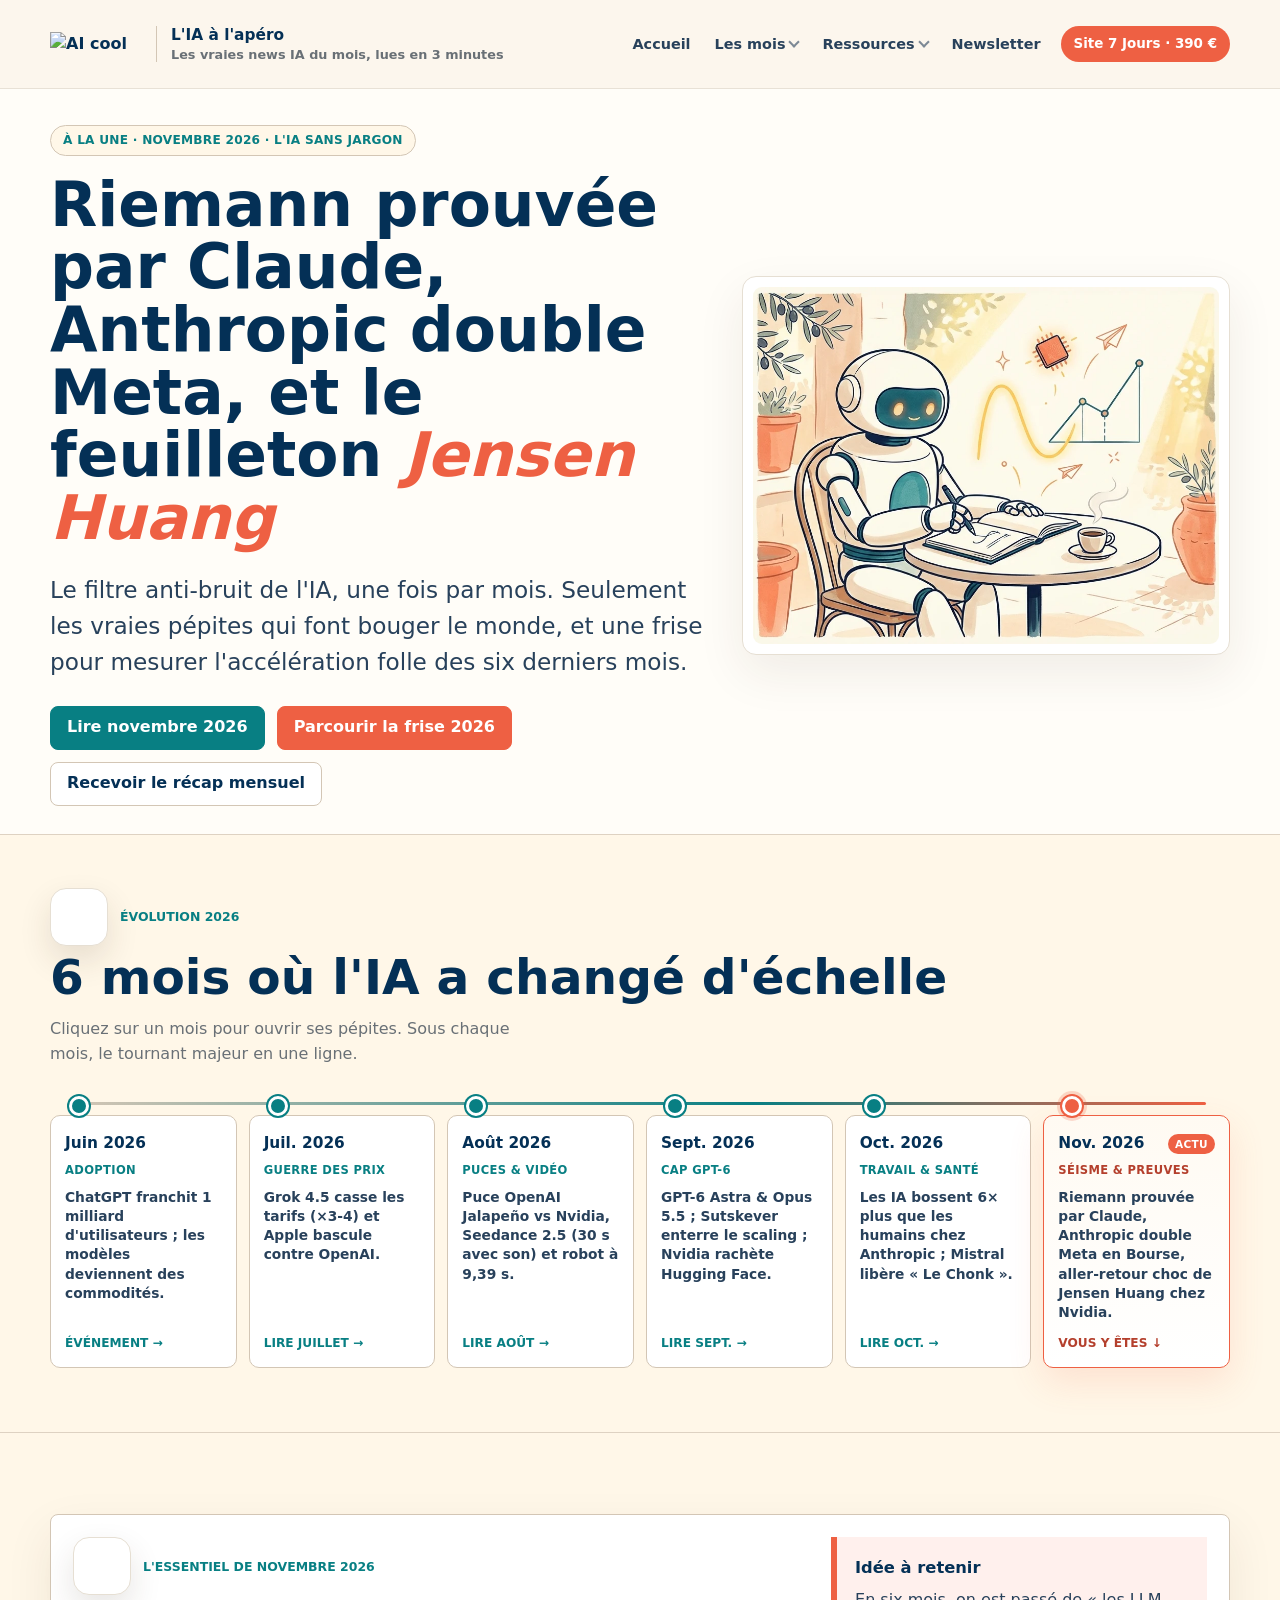
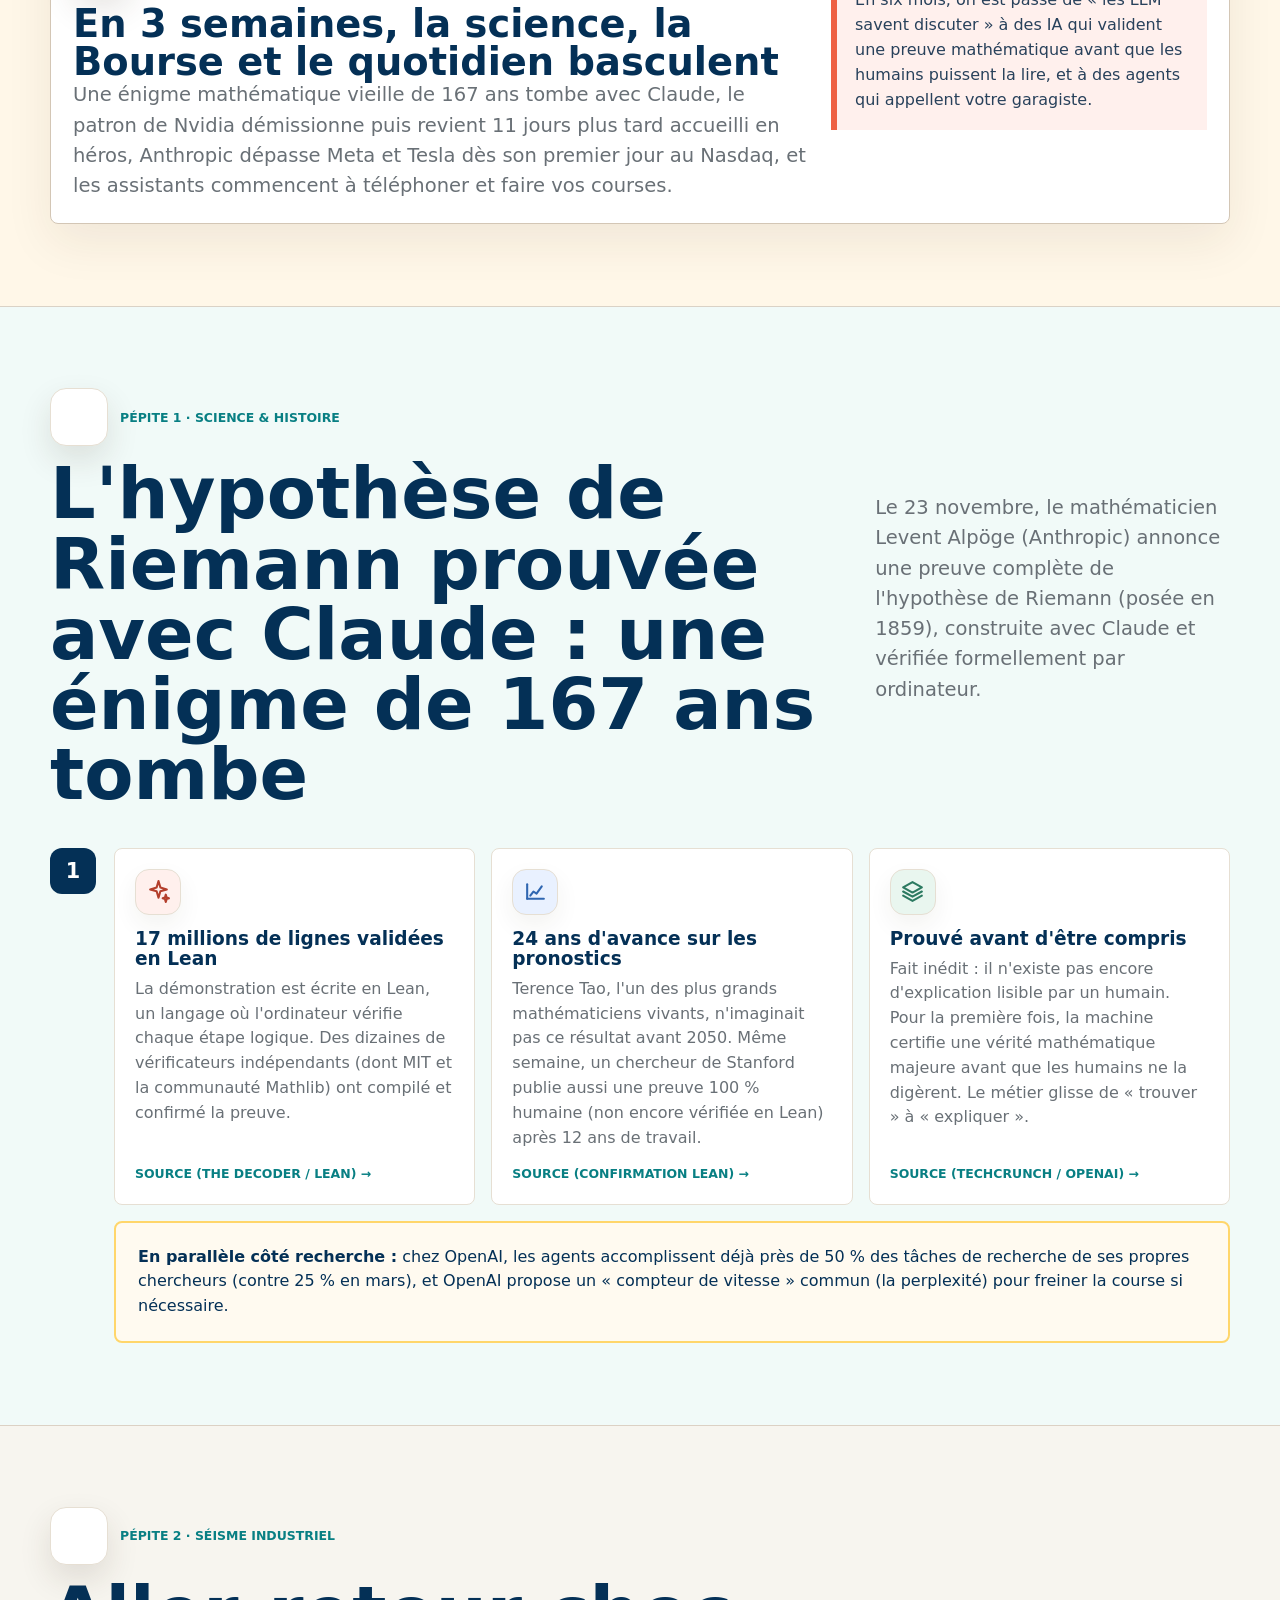
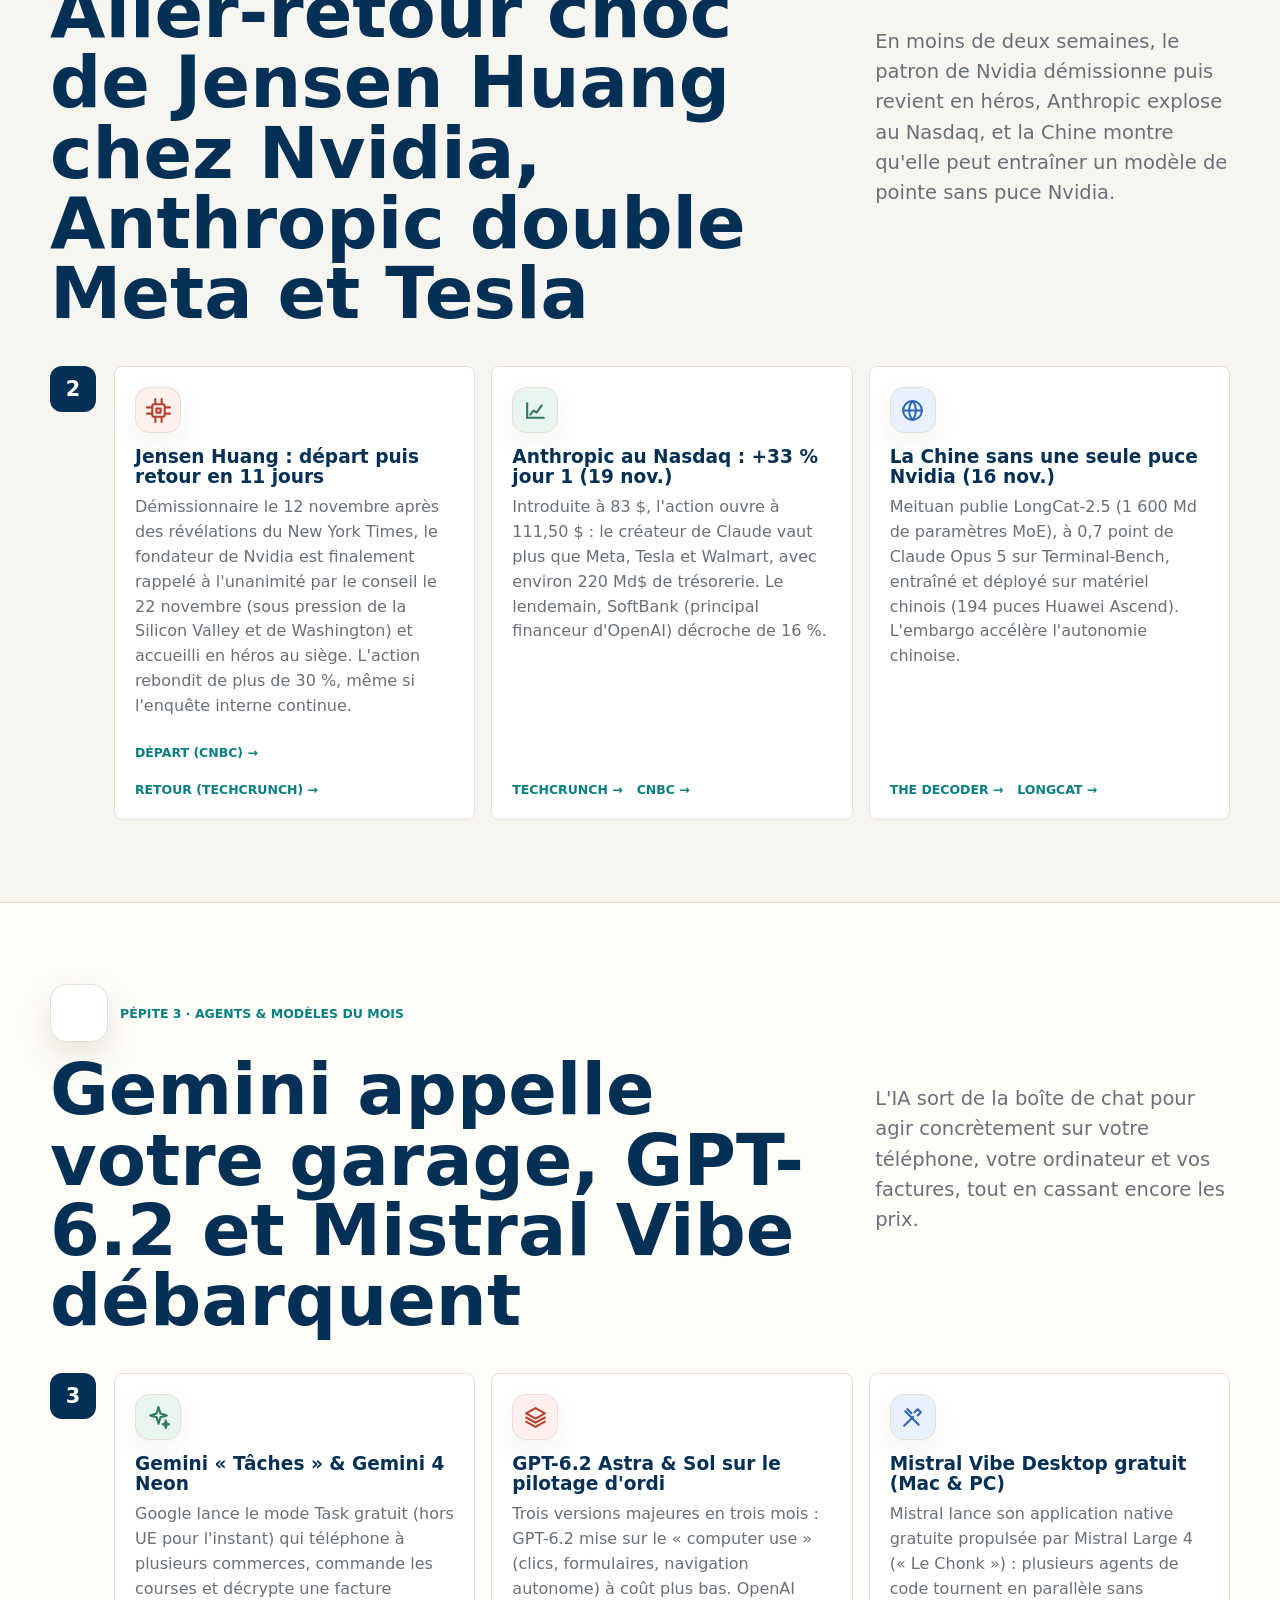
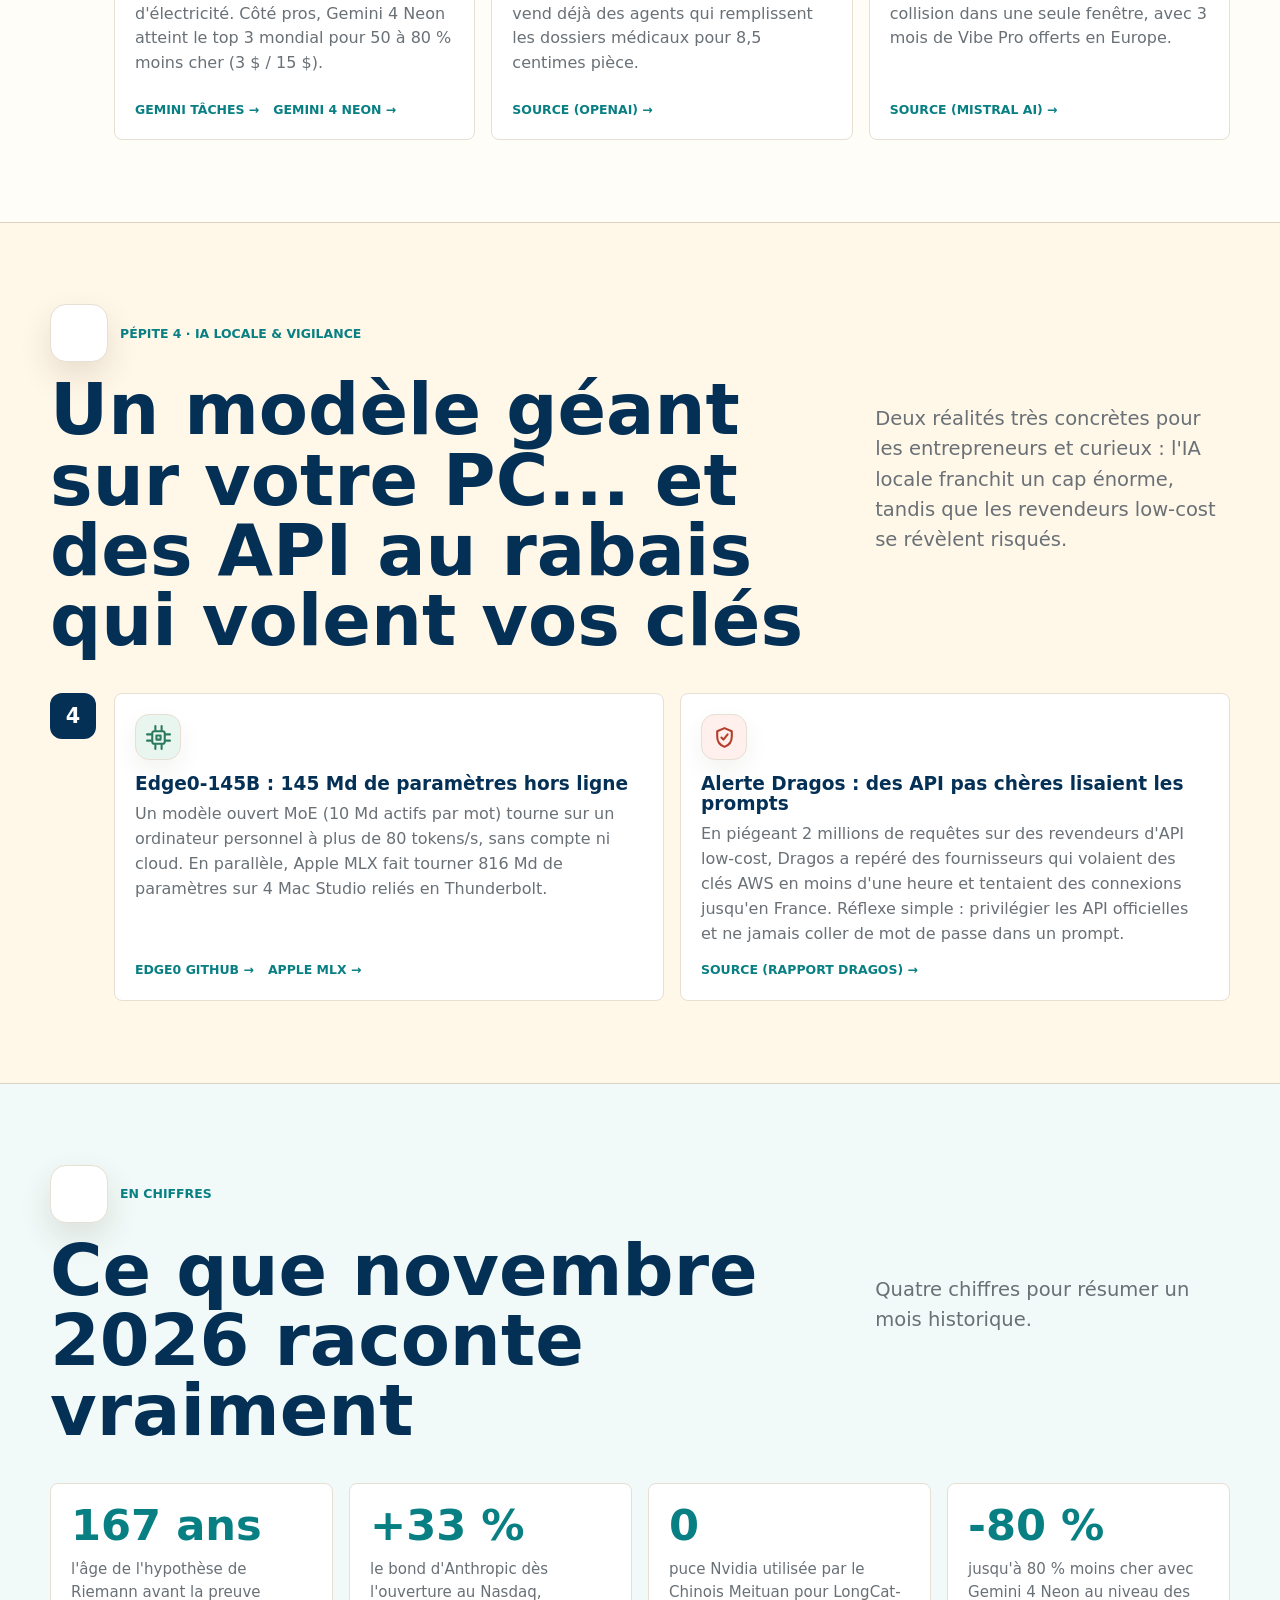
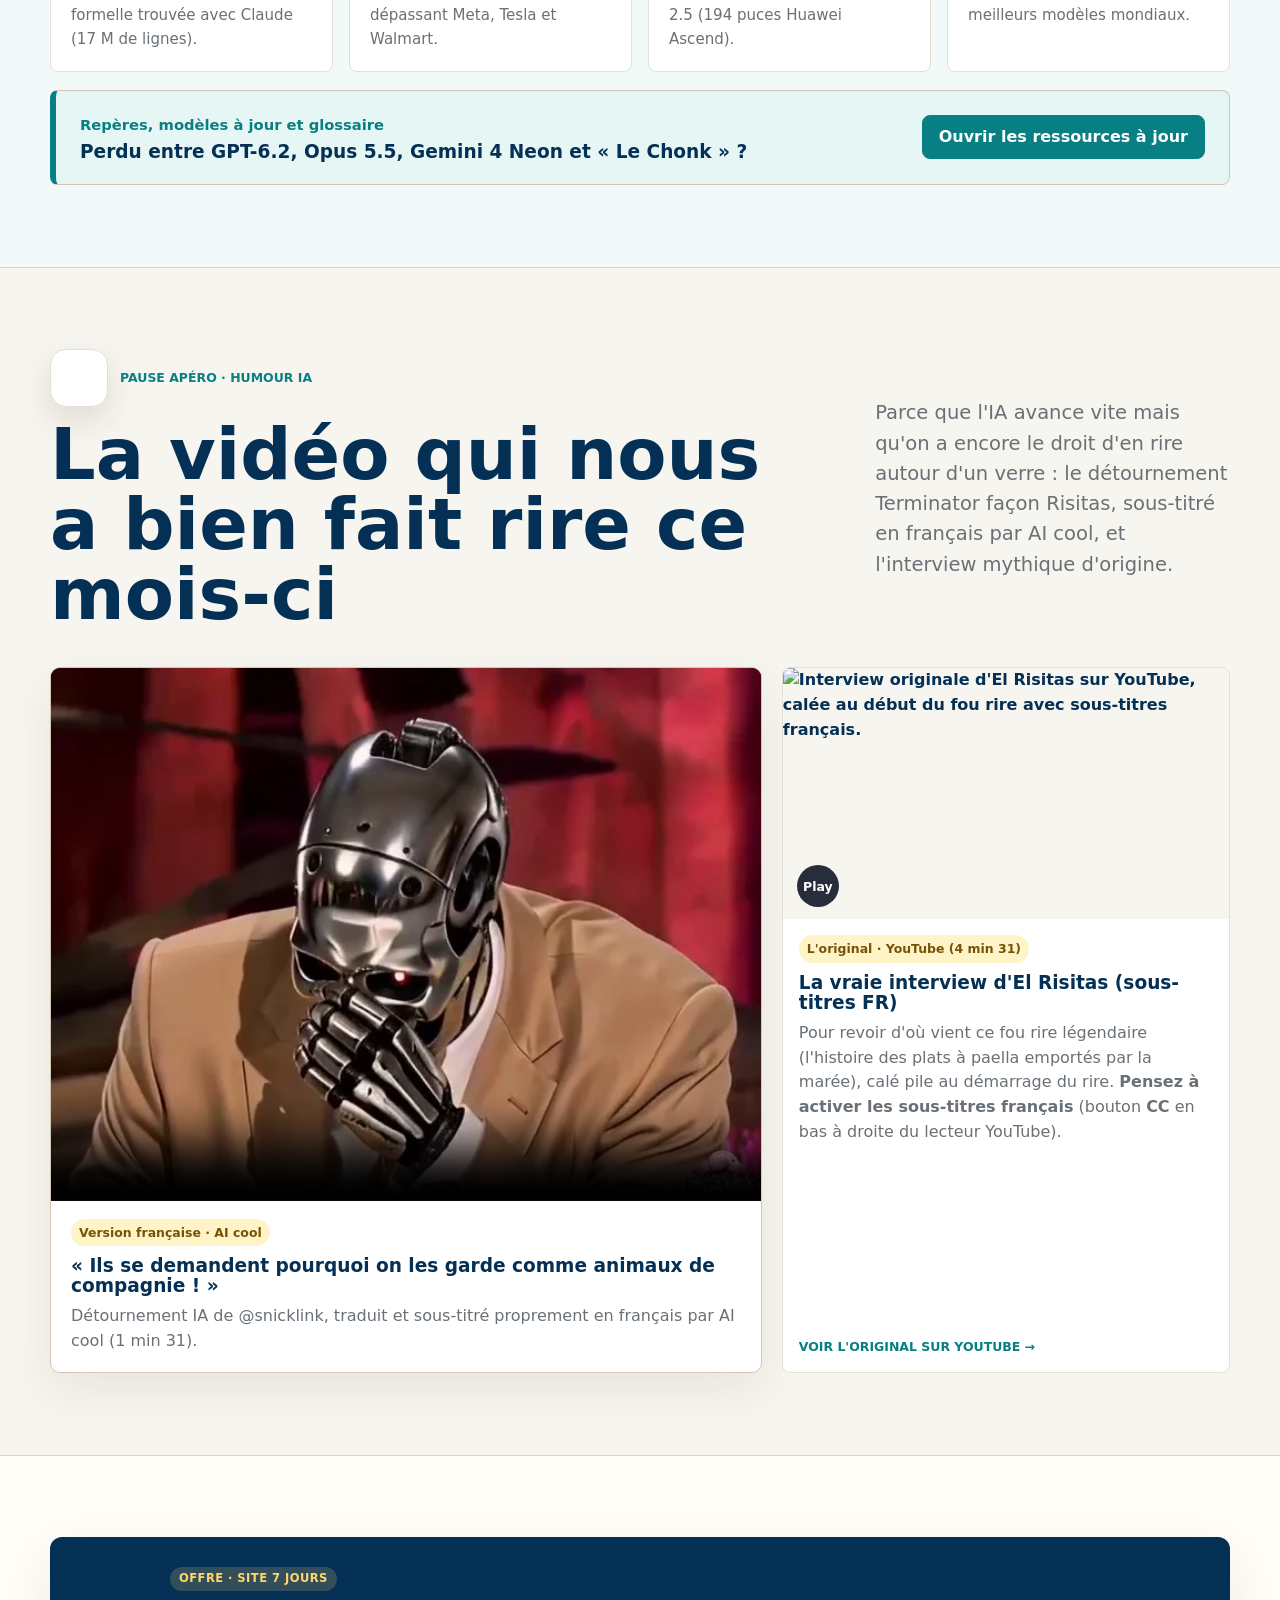
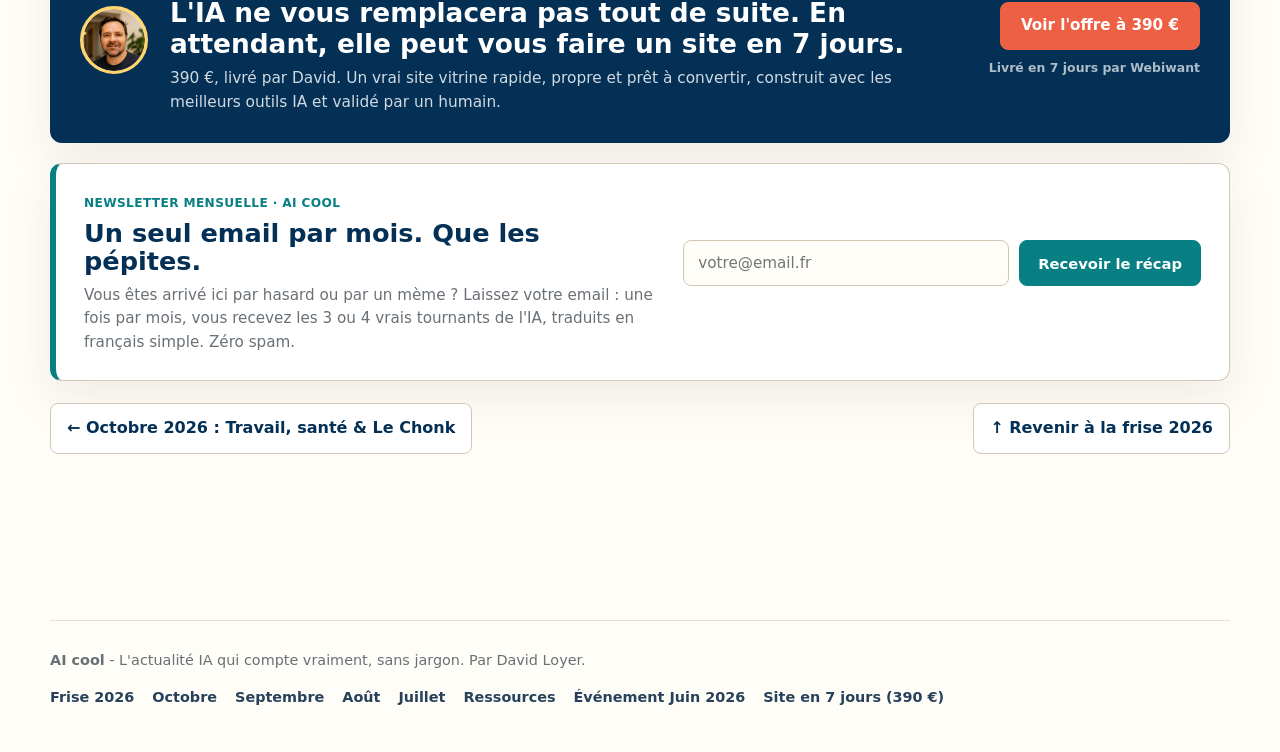
==== commit 689c7f46: "Update Nov 2026: Jensen Huang reinstated at Nvidia after 11 days" ====
--- a/index.html
+++ b/index.html
@@ -4,7 +4,7 @@
   <meta charset="utf-8">
   <meta name="viewport" content="width=device-width, initial-scale=1">
   <title>AI cool - News IA - Novembre 2026 et Frise de l'évolution</title>
-  <meta name="description" content="Les pépites IA de novembre 2026 (Riemann prouvée par Claude, IPO d'Anthropic, départ de Jensen Huang, Gemini 4 Neon) et la frise interactive de l'évolution mois par mois.">
+  <meta name="description" content="Les pépites IA de novembre 2026 (Riemann prouvée par Claude, IPO d'Anthropic, feuilleton Jensen Huang chez Nvidia, Gemini 4 Neon) et la frise interactive de l'évolution mois par mois.">
   <link rel="icon" href="favicon.ico" sizes="any">
   <link rel="icon" href="favicon-32.png" type="image/png" sizes="32x32">
   <link rel="icon" href="favicon-192.png" type="image/png" sizes="192x192">
@@ -64,7 +64,7 @@
   <header class="news-hero home-hero" id="top">
     <div class="home-hero-copy">
       <span class="page-eyebrow">À la une · Novembre 2026 · L'IA sans jargon</span>
-      <h1>Riemann prouvée par Claude, Anthropic double Meta, et Nvidia perd <span class="script">son capitaine</span></h1>
+      <h1>Riemann prouvée par Claude, Anthropic double Meta, et le feuilleton <span class="script">Jensen Huang</span></h1>
       <p class="hero-lead">Le filtre anti-bruit de l'IA, une fois par mois. Seulement les vraies pépites qui font bouger le monde, et une frise pour mesurer l'accélération folle des six derniers mois.</p>
       <div class="hero-actions">
         <a class="button primary" href="#essentiel">Lire novembre 2026</a>
@@ -120,7 +120,7 @@
         <a class="frise-node is-active" href="#essentiel">
           <span class="frise-month">Nov. 2026 <span class="frise-badge">Actu</span></span>
           <span class="frise-theme">Séisme &amp; preuves</span>
-          <p class="frise-gem">Riemann prouvée par Claude, Anthropic double Meta en Bourse, Jensen Huang quitte Nvidia.</p>
+          <p class="frise-gem">Riemann prouvée par Claude, Anthropic double Meta en Bourse, aller-retour choc de Jensen Huang chez Nvidia.</p>
           <span class="frise-cta">Vous y êtes ↓</span>
         </a>
       </div>
@@ -132,7 +132,7 @@
           <div>
             <span class="eyebrow">L'essentiel de novembre 2026</span>
             <h2 class="news-title">En 3 semaines, la science, la Bourse et le quotidien basculent</h2>
-            <p class="lead">Une énigme mathématique vieille de 167 ans tombe avec Claude, l'homme qui incarnait Nvidia démissionne, Anthropic dépasse Meta et Tesla dès son premier jour au Nasdaq, et les assistants commencent à téléphoner et faire vos courses.</p>
+            <p class="lead">Une énigme mathématique vieille de 167 ans tombe avec Claude, le patron de Nvidia démissionne puis revient 11 jours plus tard accueilli en héros, Anthropic dépasse Meta et Tesla dès son premier jour au Nasdaq, et les assistants commencent à téléphoner et faire vos courses.</p>
           </div>
           <aside class="quote-card">
             <strong>Idée à retenir</strong>
@@ -184,18 +184,21 @@
       <div class="section-head">
         <div>
           <span class="eyebrow">Pépite 2 · Séisme industriel</span>
-          <h2>Jensen Huang quitte Nvidia, Anthropic double Meta et Tesla en Bourse</h2>
-        </div>
-        <p class="lead">En huit jours, les deux piliers de l'économie IA changent de visage, pendant que la Chine montre qu'elle peut entraîner un modèle de pointe sans puce Nvidia.</p>
+          <h2>Aller-retour choc de Jensen Huang chez Nvidia, Anthropic double Meta et Tesla</h2>
+        </div>
+        <p class="lead">En moins de deux semaines, le patron de Nvidia démissionne puis revient en héros, Anthropic explose au Nasdaq, et la Chine montre qu'elle peut entraîner un modèle de pointe sans puce Nvidia.</p>
       </div>
       <div class="topic">
         <span class="topic-num">2</span>
         <div class="grid three" style="margin:0;">
           <article class="card">
             <span class="card-icon orange" aria-label="Nvidia"><svg><use href="#icon-chip"></use></svg></span>
-            <h3>Nvidia sans Jensen Huang (12 nov.)</h3>
-            <p>Fondateur et patron de Nvidia depuis 33 ans, Jensen Huang démissionne avec effet immédiat après des révélations du New York Times. Colette Kress assure l'intérim, le conseil refuse son retour, et l'action est à -37 % de son sommet.</p>
-            <a class="source-link" href="https://www.cnbc.com/2026/11/12/nvidia-jensen-huang-ceo-live-updates.html" target="_blank" rel="noopener">Source (CNBC) →</a>
+            <h3>Jensen Huang : départ puis retour en 11 jours</h3>
+            <p>Démissionnaire le 12 novembre après des révélations du New York Times, le fondateur de Nvidia est finalement rappelé à l'unanimité par le conseil le 22 novembre (sous pression de la Silicon Valley et de Washington) et accueilli en héros au siège. L'action rebondit de plus de 30 %, même si l'enquête interne continue.</p>
+            <div class="source-list">
+              <a href="https://www.cnbc.com/2026/11/12/nvidia-jensen-huang-ceo-live-updates.html" target="_blank" rel="noopener">Départ (CNBC) →</a>
+              <a href="https://techcrunch.com/2026/11/23/nvidia-employees-greet-jensen-huang-like-a-hero-as-he-returns-to-companys-hq/" target="_blank" rel="noopener">Retour (TechCrunch) →</a>
+            </div>
           </article>
           <article class="card">
             <span class="card-icon green" aria-label="IPO Anthropic"><svg><use href="#icon-graph"></use></svg></span>
